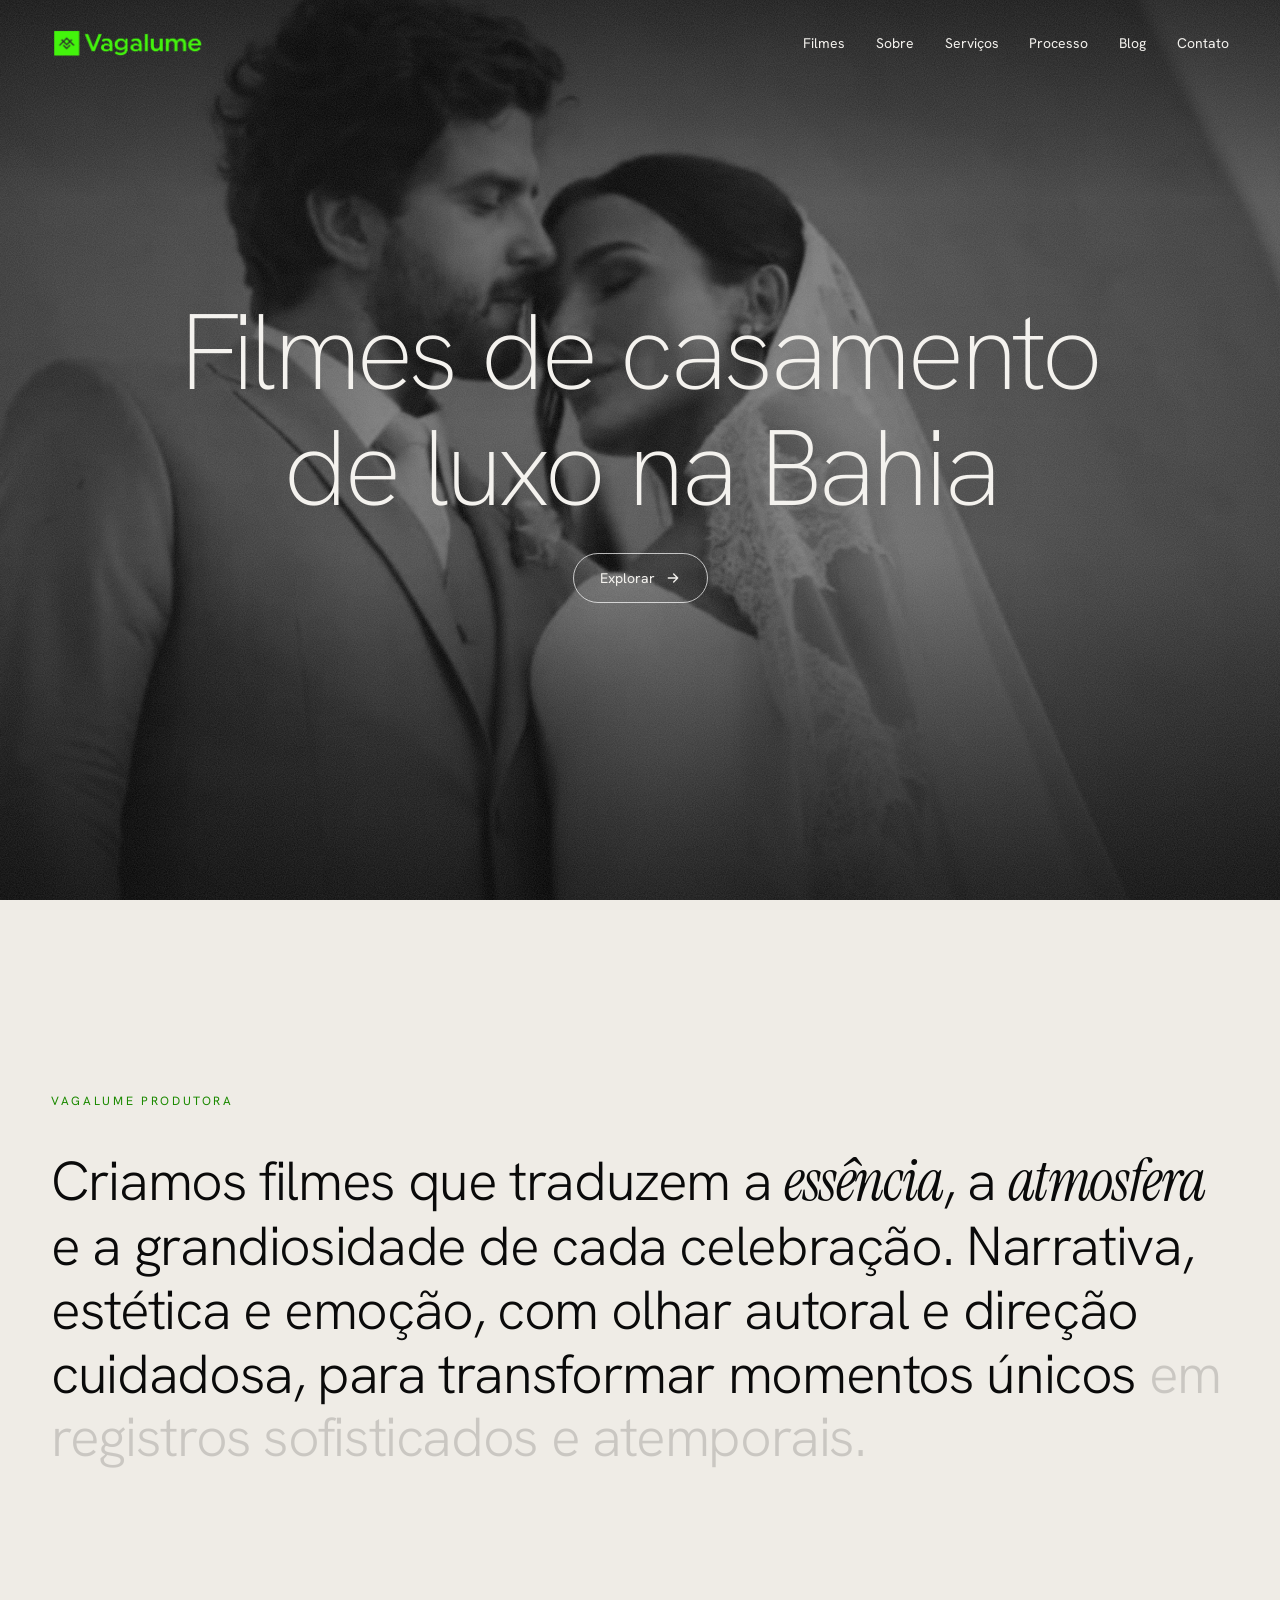
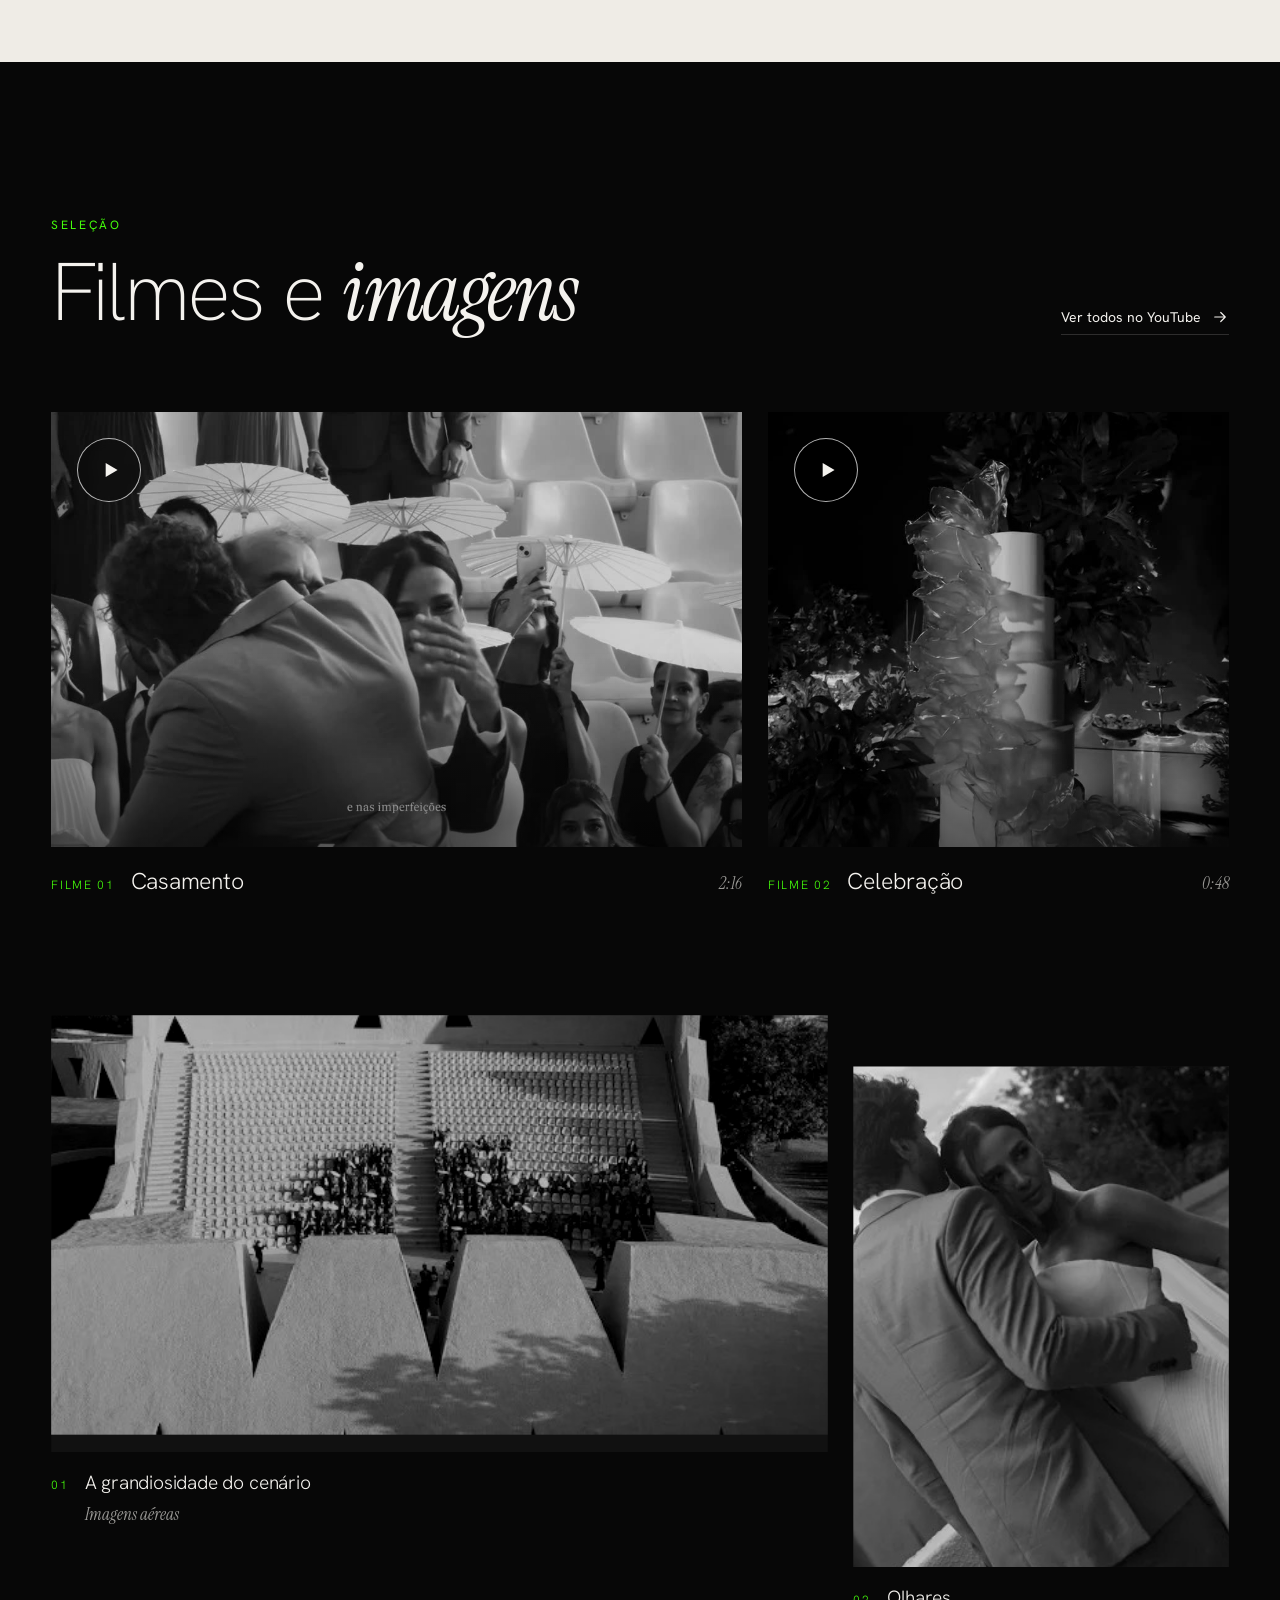
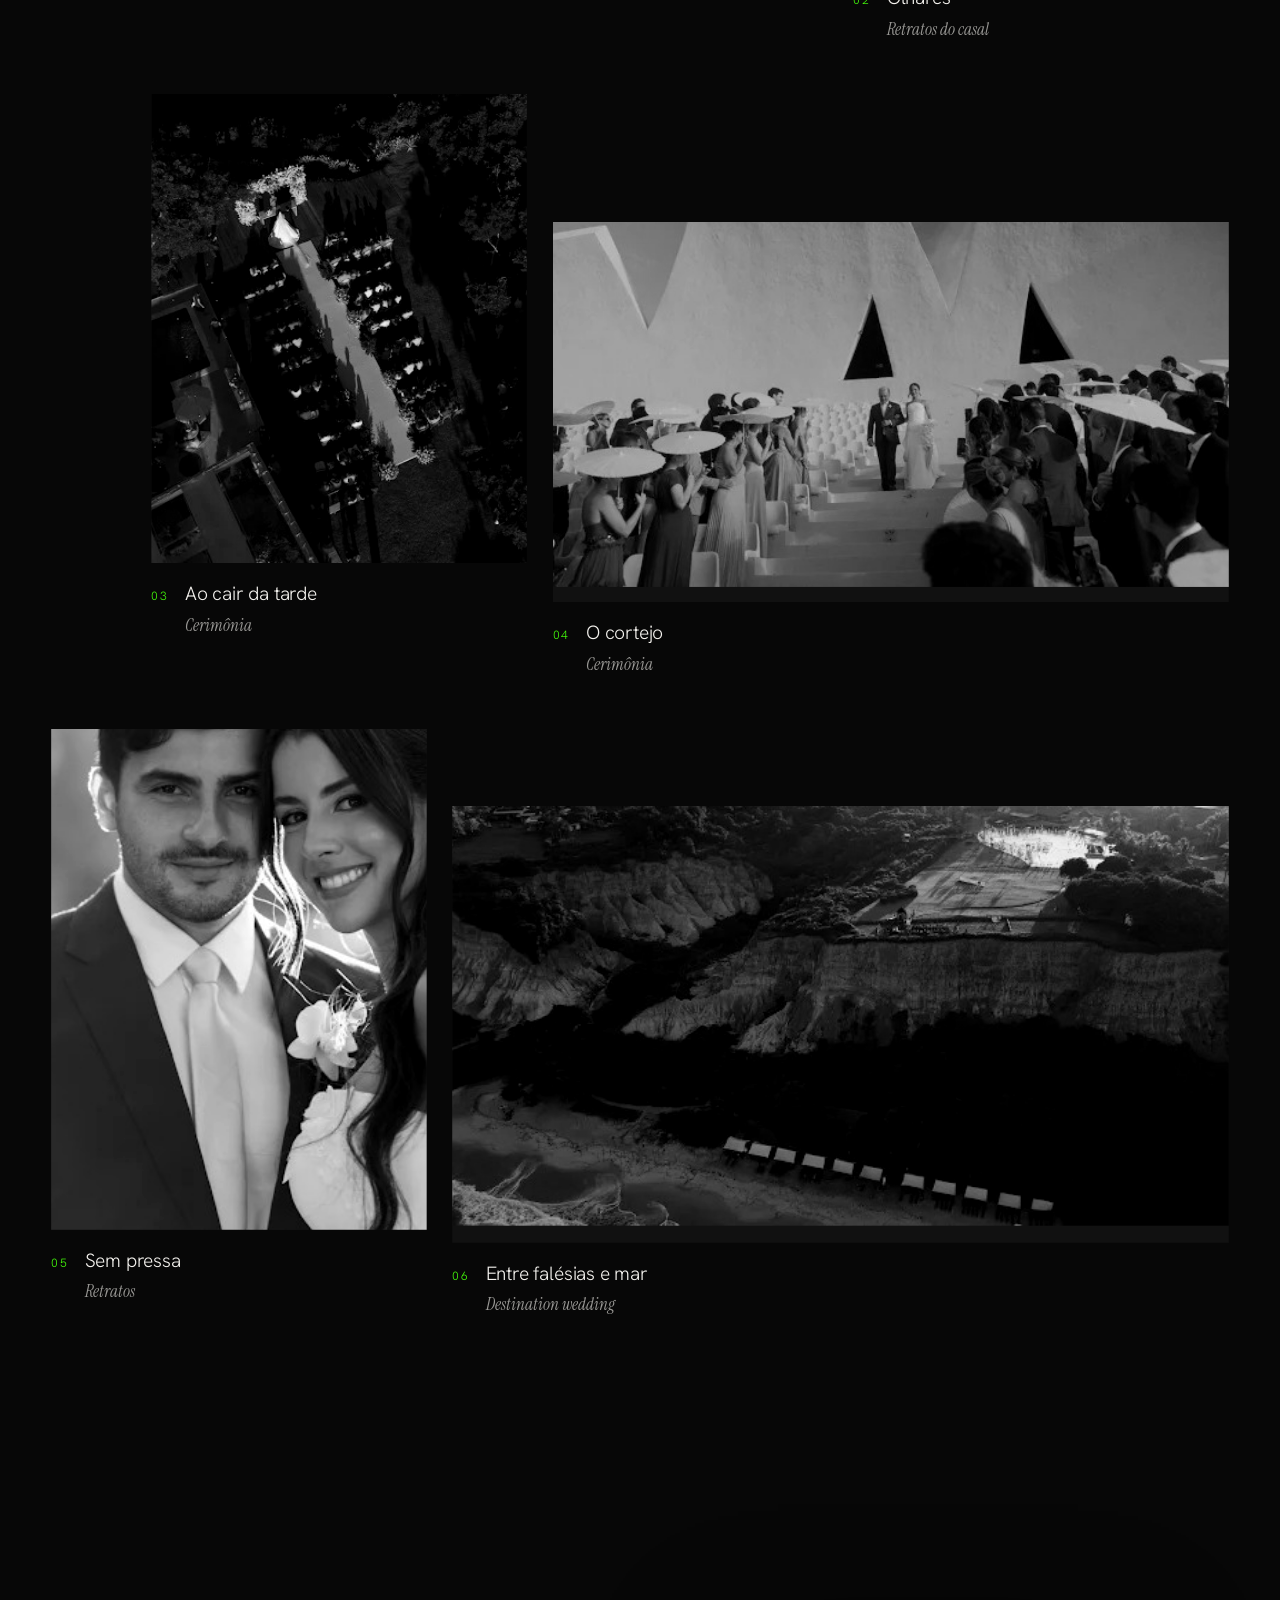
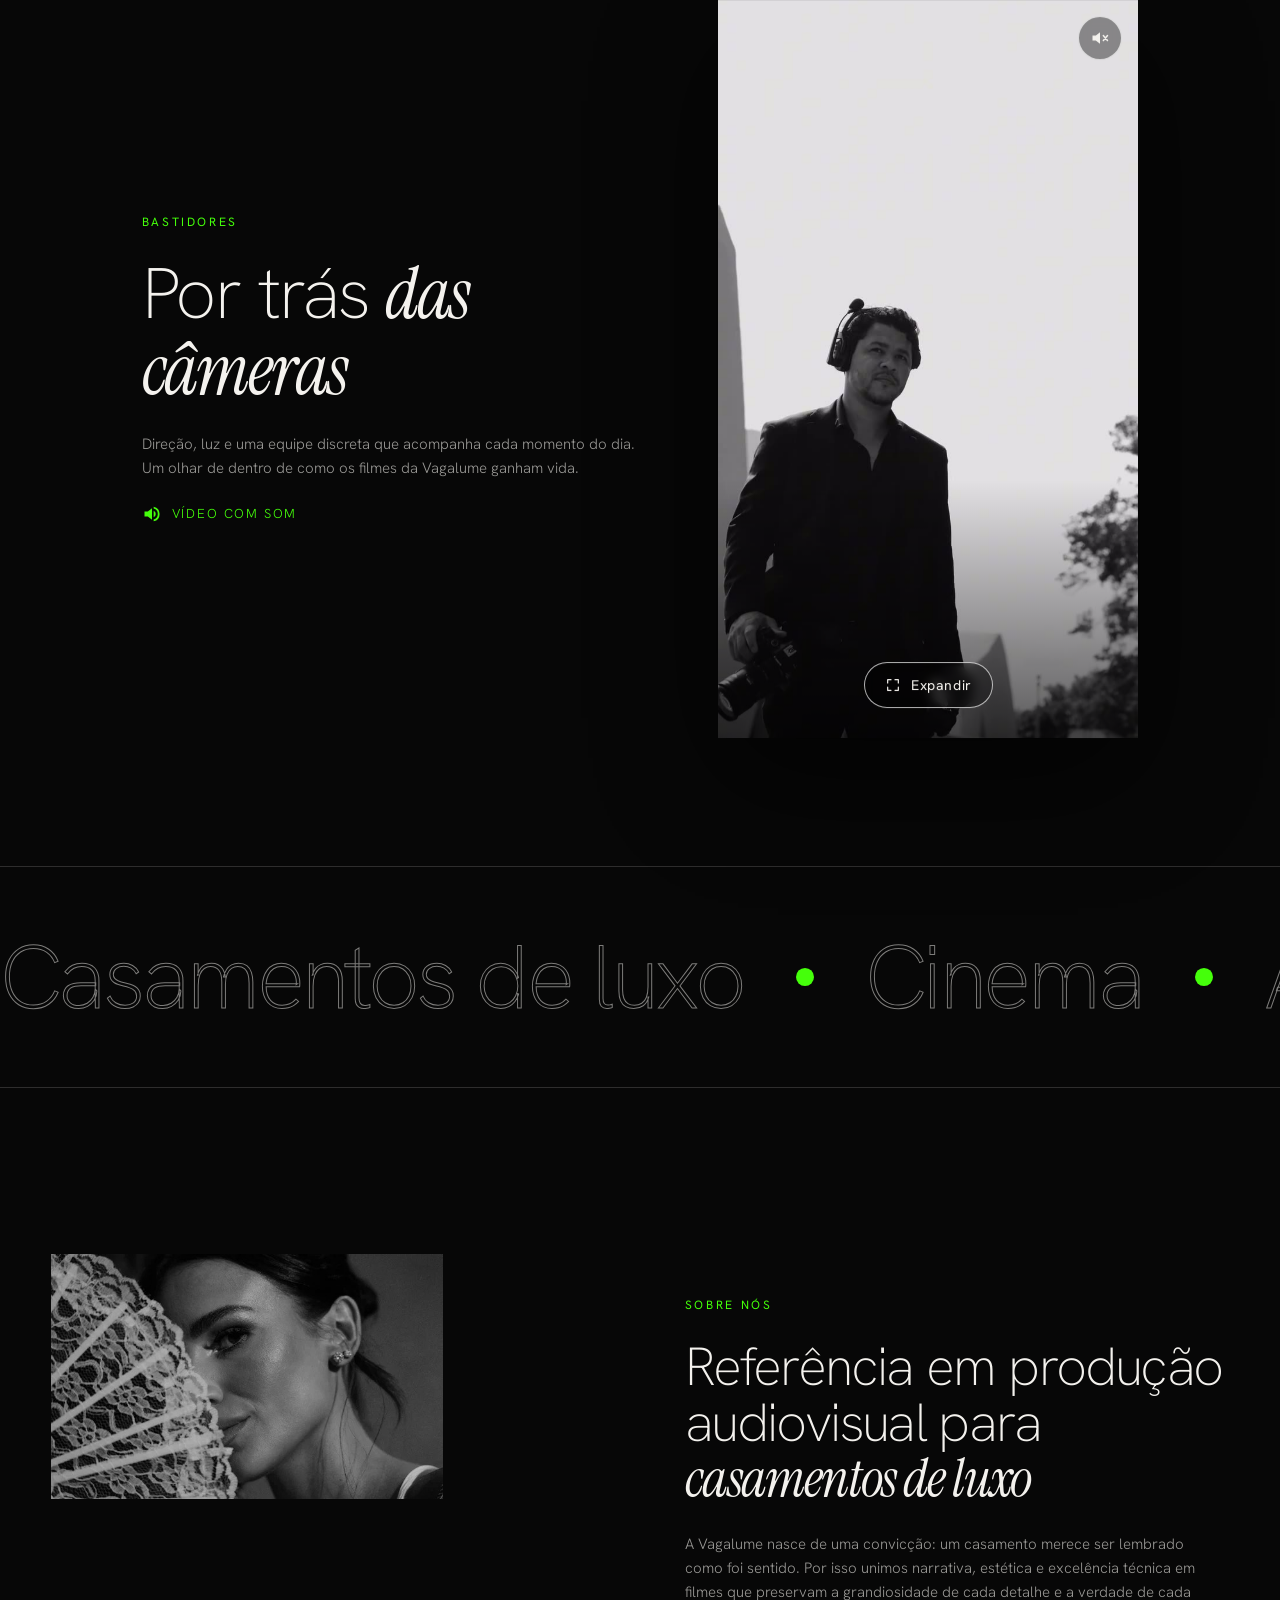
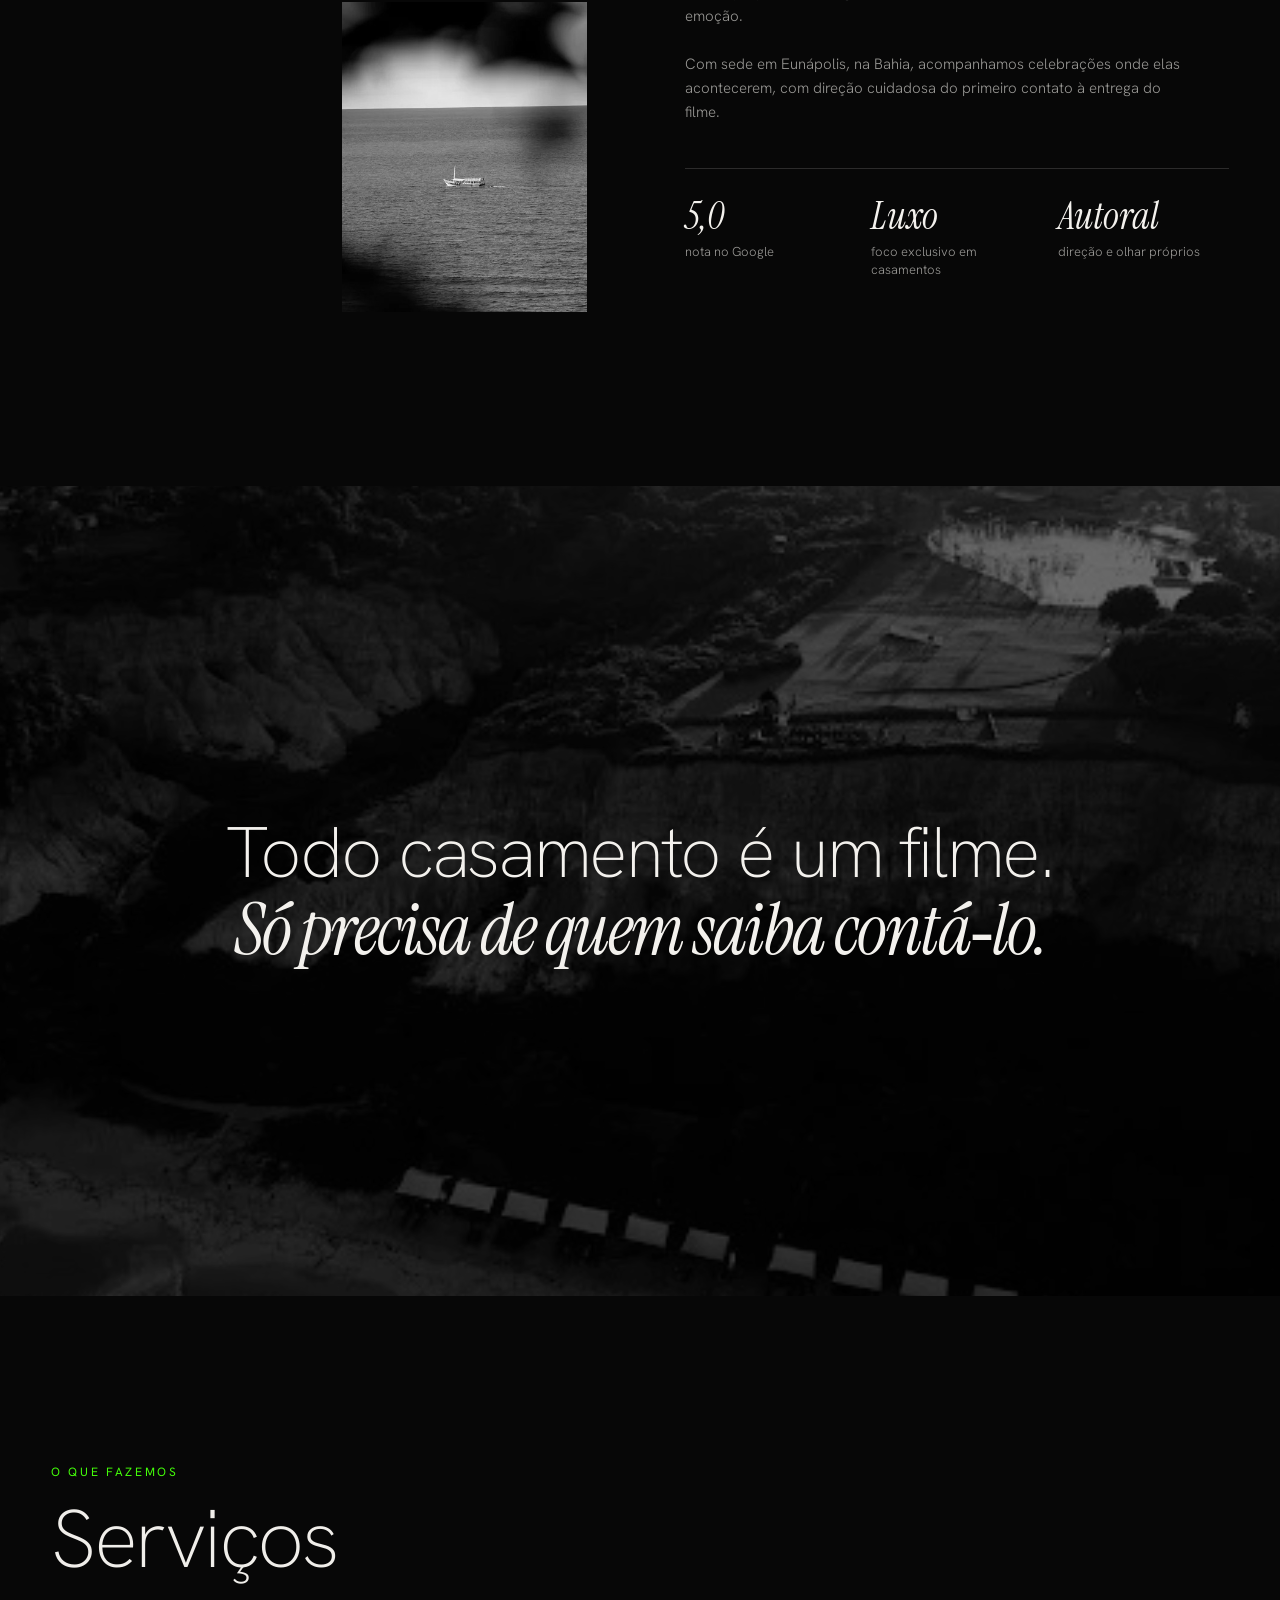
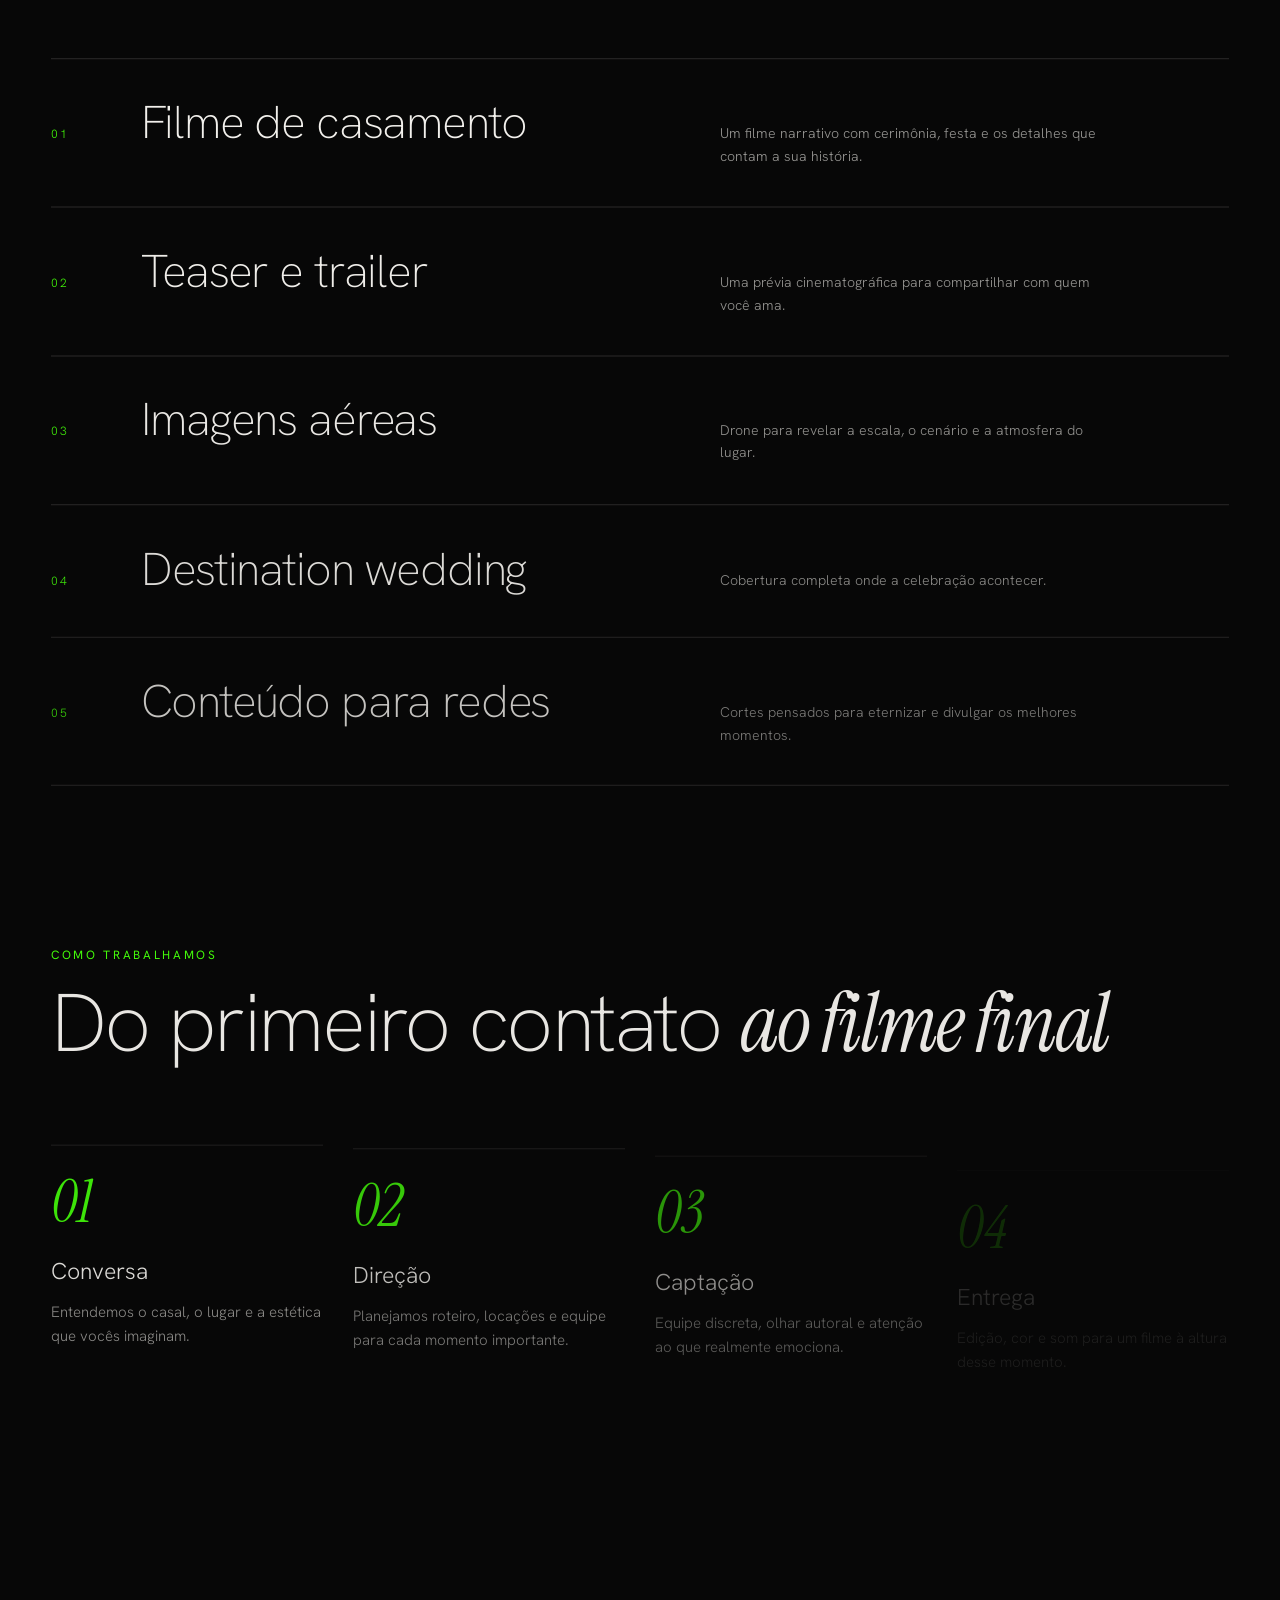
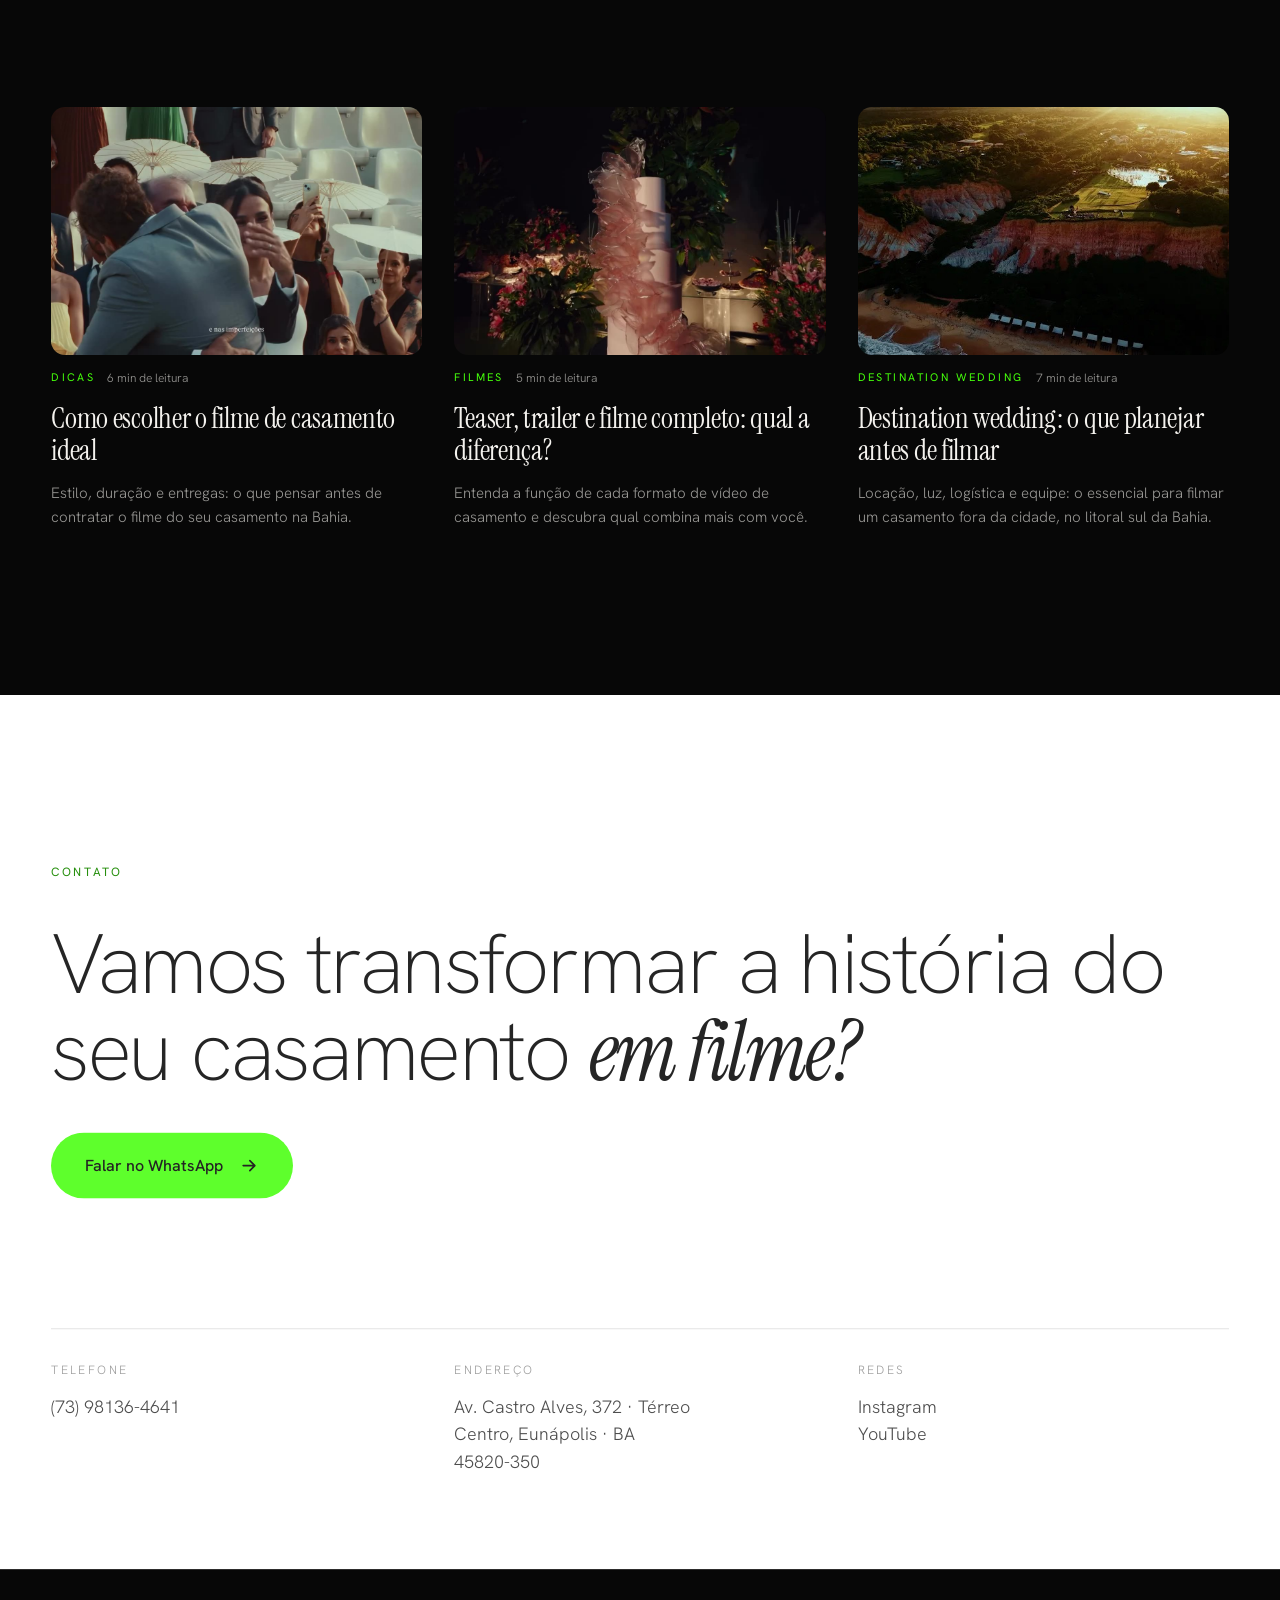
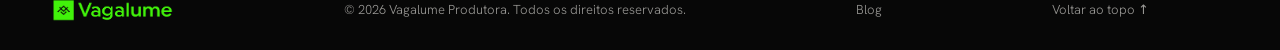
==== index.html @ ddcaa080 "Bastidores: autoplay com som, liga o som no primeiro toque se o navegador bloquear, botão de som Co-" ====
<!DOCTYPE html>
<html lang="pt-BR">
<head>
<meta charset="utf-8">
<meta name="viewport" content="width=device-width, initial-scale=1">
<title>Vagalume Produtora | Filmes de casamento de luxo na Bahia</title>
<meta name="description" content="Vagalume Produtora: produção audiovisual para casamentos de luxo. Filmes autorais que traduzem a essência, a atmosfera e a grandiosidade de cada celebração. Eunápolis, Bahia.">
<meta name="theme-color" content="#070707">
<meta property="og:title" content="Vagalume Produtora | Filmes de casamento de luxo">
<meta property="og:description" content="Filmes e conteúdos com olhar autoral, excelência técnica e direção cuidadosa.">
<meta property="og:type" content="website">
<meta property="og:image" content="assets/img/aerea-anfiteatro.jpg">
<link rel="icon" href="assets/img/logo.png">
<link rel="canonical" href="https://vagalumeprodutora.vercel.app/">
<script>document.documentElement.classList.add('js')</script>
<link rel="stylesheet" href="style.css">
<link rel="stylesheet" href="/blog/blog.css">
</head>
<body>


<div class="cursor" id="cursor" aria-hidden="true"><span>Ver</span></div>

<!-- Header -->
<header class="header" id="header">
  <a href="#topo" class="header__logo" aria-label="Vagalume Produtora, início">
    <img src="assets/img/logo.png" alt="Vagalume Produtora">
  </a>
  <nav class="header__nav" aria-label="Principal">
    <a href="#filmes">Filmes</a>
    <a href="#sobre">Sobre</a>
    <a href="#servicos">Serviços</a>
    <a href="#processo">Processo</a>
    <a href="#blog">Blog</a>
    <a href="#contato">Contato</a>
  </nav>
  <button class="burger" id="burger" aria-label="Abrir menu" aria-expanded="false"><span></span><span></span></button>
</header>

<div class="menu" id="menu">
  <nav aria-label="Menu móvel">
    <a href="#filmes">Filmes</a>
    <a href="#sobre">Sobre</a>
    <a href="#servicos">Serviços</a>
    <a href="#processo">Processo</a>
    <a href="#blog">Blog</a>
    <a href="#contato">Contato</a>
  </nav>
  <p>(73) 98136-4641<br>Eunápolis · Bahia</p>
</div>

<main id="topo">

<!-- HERO -->
<section class="hero" id="hero">
  <div class="hero__media" id="heroMedia">
    <video class="hero__video" autoplay muted loop playsinline preload="auto" poster="assets/img/poster-hero.jpg" aria-hidden="true">
      <source src="video/hero.mp4" type="video/mp4">
    </video>
  </div>
  <div class="hero__shade"></div>
  <div class="grain"></div>

  <div class="hero__content" id="heroContent">
    <h1 class="hero__title" aria-label="Filmes de casamento de luxo na Bahia">
      <span class="line"><span class="line__in">Filmes de casamento</span></span>
      <span class="line"><span class="line__in">de luxo na Bahia</span></span>
    </h1>
    <a href="#filmes" class="pill hero__cta" data-magnetic>Explorar <svg viewBox="0 0 24 24" aria-hidden="true"><path d="M5 12h14M13 6l6 6-6 6" fill="none" stroke="currentColor" stroke-width="2" stroke-linecap="round" stroke-linejoin="round"/></svg></a>
  </div>

  <div class="hero__foot" id="heroFoot">
    <div class="hero__tagline">
      <p>Não apenas para registrar o que aconteceu, mas para preservar a atmosfera, a emoção e a grandiosidade de cada celebração.</p>
      <small>Produção audiovisual para casamentos de luxo · Vagalume Produtora</small>
    </div>
    <a href="#manifesto" class="scrollcircle" aria-label="Role a página" data-magnetic>
      <svg viewBox="0 0 100 100" aria-hidden="true"><circle class="bg" cx="50" cy="50" r="48"/><circle class="ring" id="ring" cx="50" cy="50" r="48"/></svg>
      <span>Role a<br>página</span>
    </a>
  </div>

</section>

<!-- MANIFESTO -->
<section class="manifesto" id="manifesto">
  <p class="eyebrow" data-reveal>Vagalume Produtora</p>
  <p class="manifesto__text" id="manifestoText">
    Criamos filmes que traduzem a <em>essência</em>, a <em>atmosfera</em> e a grandiosidade de cada celebração. Narrativa, estética e emoção, com olhar autoral e direção cuidadosa, para transformar momentos únicos em registros sofisticados e atemporais.
  </p>
</section>

<!-- FILMES -->
<section class="works" id="filmes">
  <header class="section-head">
    <p class="eyebrow" data-reveal>Seleção</p>
    <h2 data-reveal>Filmes e <em>imagens</em></h2>
    <a class="link-arrow" href="http://www.youtube.com/@VagalumeProdutora" target="_blank" rel="noopener" data-reveal>Ver todos no YouTube <svg viewBox="0 0 24 24"><path d="M5 12h14M13 6l6 6-6 6" fill="none" stroke="currentColor" stroke-width="1.6" stroke-linecap="round" stroke-linejoin="round"/></svg></a>
  </header>

  <div class="films">
    <button class="film" type="button" data-film="video/filme-casamento.mp4" data-poster="assets/img/poster-casamento.jpg" data-title="Filme de casamento" data-cursor data-label="Assistir">
      <div class="film__media"><video muted loop playsinline preload="none" poster="assets/img/poster-casamento.jpg" data-preview><source data-src="video/preview-casamento.mp4" type="video/mp4"></video></div>
      <span class="film__play" aria-hidden="true"><svg viewBox="0 0 24 24"><path fill="currentColor" d="M8 5.5v13l11-6.5z"/></svg></span>
      <div class="film__meta"><span>Filme 01</span><h3>Casamento</h3><em>2:16</em></div>
    </button>
    <button class="film" type="button" data-film="video/filme-celebracao.mp4" data-poster="assets/img/poster-celebracao.jpg" data-title="Filme de celebração" data-cursor data-label="Assistir">
      <div class="film__media"><video muted loop playsinline preload="none" poster="assets/img/poster-celebracao.jpg" data-preview><source data-src="video/preview-celebracao.mp4" type="video/mp4"></video></div>
      <span class="film__play" aria-hidden="true"><svg viewBox="0 0 24 24"><path fill="currentColor" d="M8 5.5v13l11-6.5z"/></svg></span>
      <div class="film__meta"><span>Filme 02</span><h3>Celebração</h3><em>0:48</em></div>
    </button>
  </div>

  <div class="works__grid">
    <a class="card card--a" href="http://www.youtube.com/@VagalumeProdutora" target="_blank" rel="noopener" data-cursor>
      <div class="card__img"><img src="assets/img/aerea-anfiteatro.jpg" alt="Vista aérea de um anfiteatro branco durante uma cerimônia de casamento" loading="lazy"></div>
      <div class="card__meta"><span>01</span><h3>A grandiosidade do cenário</h3><em>Imagens aéreas</em></div>
    </a>
    <a class="card card--b" href="http://www.youtube.com/@VagalumeProdutora" target="_blank" rel="noopener" data-cursor>
      <div class="card__img"><img src="assets/img/casal-abraco.jpg" alt="Casal de noivos abraçado em preto e branco" loading="lazy"></div>
      <div class="card__meta"><span>02</span><h3>Olhares</h3><em>Retratos do casal</em></div>
    </a>
    <a class="card card--c" href="http://www.youtube.com/@VagalumeProdutora" target="_blank" rel="noopener" data-cursor>
      <div class="card__img"><img src="assets/img/aerial-cerimonia.jpg" alt="Cerimônia ao ar livre vista de cima ao entardecer" loading="lazy"></div>
      <div class="card__meta"><span>03</span><h3>Ao cair da tarde</h3><em>Cerimônia</em></div>
    </a>
    <a class="card card--d" href="http://www.youtube.com/@VagalumeProdutora" target="_blank" rel="noopener" data-cursor>
      <div class="card__img"><img src="assets/img/cortejo.jpg" alt="Noivos descendo as escadas do anfiteatro entre convidados com sombrinhas brancas" loading="lazy"></div>
      <div class="card__meta"><span>04</span><h3>O cortejo</h3><em>Cerimônia</em></div>
    </a>
    <a class="card card--e" href="http://www.youtube.com/@VagalumeProdutora" target="_blank" rel="noopener" data-cursor>
      <div class="card__img"><img src="assets/img/casal-retrato.jpg" alt="Retrato em preto e branco de noivo e noiva" loading="lazy"></div>
      <div class="card__meta"><span>05</span><h3>Sem pressa</h3><em>Retratos</em></div>
    </a>
    <a class="card card--f" href="http://www.youtube.com/@VagalumeProdutora" target="_blank" rel="noopener" data-cursor>
      <div class="card__img"><img src="assets/img/aerea-falesias.jpg" alt="Vista aérea de falésias e praia ao pôr do sol" loading="lazy"></div>
      <div class="card__meta"><span>06</span><h3>Entre falésias e mar</h3><em>Destination wedding</em></div>
    </a>
  </div>
</section>

<!-- BASTIDORES -->
<section class="bts" id="bastidores">
  <div class="bts__text">
    <p class="eyebrow" data-reveal>Bastidores</p>
    <h2 data-reveal>Por trás <em>das câmeras</em></h2>
    <p data-reveal>Direção, luz e uma equipe discreta que acompanha cada momento do dia. Um olhar de dentro de como os filmes da Vagalume ganham vida.</p>
    <p class="bts__hint" data-reveal><svg viewBox="0 0 24 24" aria-hidden="true"><path fill="currentColor" d="M3 9v6h4l5 4V5L7 9H3zm13.5 3a4.5 4.5 0 0 0-2.5-4v8a4.5 4.5 0 0 0 2.5-4zM14 3.2v2.1a7 7 0 0 1 0 13.4v2.1a9 9 0 0 0 0-17.6z"/></svg>Vídeo com som</p>
  </div>
  <div class="reel" id="reel" data-reveal>
    <video id="reelVideo" muted loop playsinline preload="metadata" poster="assets/img/poster-bastidores.jpg" aria-hidden="true"><source src="video/bastidores.mp4" type="video/mp4"></video>
    <button class="reel__play" id="reelPlay" type="button" aria-label="Expandir o vídeo de bastidores com som" data-film="video/bastidores.mp4" data-poster="assets/img/poster-bastidores.jpg" data-title="Bastidores da Vagalume Produtora" data-cursor data-label="Expandir">
      <b><svg viewBox="0 0 24 24" aria-hidden="true"><path fill="none" stroke="currentColor" stroke-width="1.8" stroke-linecap="round" stroke-linejoin="round" d="M4 9V4h5M20 9V4h-5M4 15v5h5M20 15v5h-5"/></svg>Expandir</b>
    </button>
    <button class="reel__sound" id="reelSound" type="button" aria-pressed="false" aria-label="Ativar som">
      <svg class="i-off" viewBox="0 0 24 24" aria-hidden="true"><path fill="currentColor" d="M3 9v6h4l5 4V5L7 9H3z"/><path fill="none" stroke="currentColor" stroke-width="1.8" stroke-linecap="round" d="M16 9l5 6M21 9l-5 6"/></svg>
      <svg class="i-on" viewBox="0 0 24 24" aria-hidden="true"><path fill="currentColor" d="M3 9v6h4l5 4V5L7 9H3zm13.5 3a4.5 4.5 0 0 0-2.5-4v8a4.5 4.5 0 0 0 2.5-4zM14 3.2v2.1a7 7 0 0 1 0 13.4v2.1a9 9 0 0 0 0-17.6z"/></svg>
    </button>
  </div>
</section>

<!-- MARQUEE -->
<div class="marquee" aria-hidden="true">
  <div class="marquee__track">
    <span>Casamentos de luxo</span><i></i><span>Cinema</span><i></i><span>Autoral</span><i></i><span>Atemporal</span><i></i>
    <span>Casamentos de luxo</span><i></i><span>Cinema</span><i></i><span>Autoral</span><i></i><span>Atemporal</span><i></i>
  </div>
</div>

<!-- SOBRE -->
<section class="about" id="sobre">
  <div class="about__media">
    <div class="about__img about__img--1" data-parallax="-8"><img src="assets/img/noiva-leque.jpg" alt="Noiva com leque de renda em close" loading="lazy"></div>
    <div class="about__img about__img--2" data-parallax="10"><img src="assets/img/barco.jpg" alt="Barco no mar azul visto de longe" loading="lazy"></div>
  </div>
  <div class="about__text">
    <p class="eyebrow" data-reveal>Sobre nós</p>
    <h2 data-reveal>Referência em produção audiovisual para <em>casamentos de luxo</em></h2>
    <p data-reveal>A Vagalume nasce de uma convicção: um casamento merece ser lembrado como foi sentido. Por isso unimos narrativa, estética e excelência técnica em filmes que preservam a grandiosidade de cada detalhe e a verdade de cada emoção.</p>
    <p data-reveal>Com sede em Eunápolis, na Bahia, acompanhamos celebrações onde elas acontecerem, com direção cuidadosa do primeiro contato à entrega do filme.</p>
    <ul class="facts" data-reveal>
      <li><strong>5,0</strong><span>nota no Google</span></li>
      <li><strong>Luxo</strong><span>foco exclusivo em casamentos</span></li>
      <li><strong>Autoral</strong><span>direção e olhar próprios</span></li>
    </ul>
  </div>
</section>

<!-- BAND PARALLAX -->
<section class="band" id="band">
  <div class="band__img" data-band></div>
  <div class="band__shade"></div>
  <p class="band__text" data-reveal>Todo casamento é um filme.<br><em>Só precisa de quem saiba contá&#8209;lo.</em></p>
</section>

<!-- SERVIÇOS -->
<section class="services" id="servicos">
  <header class="section-head">
    <p class="eyebrow" data-reveal>O que fazemos</p>
    <h2 data-reveal>Serviços</h2>
  </header>
  <ul class="services__list">
    <li data-reveal><span>01</span><h3>Filme de casamento</h3><p>Um filme narrativo com cerimônia, festa e os detalhes que contam a sua história.</p></li>
    <li data-reveal><span>02</span><h3>Teaser e trailer</h3><p>Uma prévia cinematográfica para compartilhar com quem você ama.</p></li>
    <li data-reveal><span>03</span><h3>Imagens aéreas</h3><p>Drone para revelar a escala, o cenário e a atmosfera do lugar.</p></li>
    <li data-reveal><span>04</span><h3>Destination wedding</h3><p>Cobertura completa onde a celebração acontecer.</p></li>
    <li data-reveal><span>05</span><h3>Conteúdo para redes</h3><p>Cortes pensados para eternizar e divulgar os melhores momentos.</p></li>
  </ul>
</section>

<!-- PROCESSO -->
<section class="process" id="processo">
  <header class="section-head">
    <p class="eyebrow" data-reveal>Como trabalhamos</p>
    <h2 data-reveal>Do primeiro contato <em>ao filme final</em></h2>
  </header>
  <ol class="steps">
    <li data-reveal><b>01</b><h3>Conversa</h3><p>Entendemos o casal, o lugar e a estética que vocês imaginam.</p></li>
    <li data-reveal><b>02</b><h3>Direção</h3><p>Planejamos roteiro, locações e equipe para cada momento importante.</p></li>
    <li data-reveal><b>03</b><h3>Captação</h3><p>Equipe discreta, olhar autoral e atenção ao que realmente emociona.</p></li>
    <li data-reveal><b>04</b><h3>Entrega</h3><p>Edição, cor e som para um filme à altura desse momento.</p></li>
  </ol>
</section>

<!-- BLOG -->
<section class="bloghome" id="blog">
  <header class="section-head">
    <p class="eyebrow" data-reveal>Blog</p>
    <h2 data-reveal>Histórias, bastidores <em>e dicas</em></h2>
    <a class="link-arrow" href="/blog/" data-reveal>Ver todos os artigos <svg viewBox="0 0 24 24"><path d="M5 12h14M13 6l6 6-6 6" fill="none" stroke="currentColor" stroke-width="1.6" stroke-linecap="round" stroke-linejoin="round"/></svg></a>
  </header>
  <div class="bgrid">
<a class="bcard" href="/blog/como-escolher-o-filme-de-casamento-ideal/" data-cat="Dicas">
  <div class="bcard__img"><img src="/assets/img/poster-casamento.jpg" alt="Como escolher o filme de casamento ideal" loading="lazy" width="1200" height="800"></div>
  <div class="bcard__meta"><span class="eyebrow">Dicas</span><span>6 min de leitura</span></div>
  <h3>Como escolher o filme de casamento ideal</h3>
  <p>Estilo, duração e entregas: o que pensar antes de contratar o filme do seu casamento na Bahia.</p>
</a>
<a class="bcard" href="/blog/teaser-trailer-e-filme-completo/" data-cat="Filmes">
  <div class="bcard__img"><img src="/assets/img/poster-celebracao.jpg" alt="Teaser, trailer e filme completo: qual a diferença?" loading="lazy" width="1200" height="800"></div>
  <div class="bcard__meta"><span class="eyebrow">Filmes</span><span>5 min de leitura</span></div>
  <h3>Teaser, trailer e filme completo: qual a diferença?</h3>
  <p>Entenda a função de cada formato de vídeo de casamento e descubra qual combina mais com você.</p>
</a>
<a class="bcard" href="/blog/destination-wedding-o-que-planejar-antes-de-filmar/" data-cat="Destination wedding">
  <div class="bcard__img"><img src="/assets/img/aerea-falesias.jpg" alt="Destination wedding: o que planejar antes de filmar" loading="lazy" width="1200" height="800"></div>
  <div class="bcard__meta"><span class="eyebrow">Destination wedding</span><span>7 min de leitura</span></div>
  <h3>Destination wedding: o que planejar antes de filmar</h3>
  <p>Locação, luz, logística e equipe: o essencial para filmar um casamento fora da cidade, no litoral sul da Bahia.</p>
</a>
  </div>
</section>

<!-- CONTATO -->
<section class="contact" id="contato">
  <p class="eyebrow" data-reveal>Contato</p>
  <h2 class="contact__title" data-reveal>Vamos transformar a história do seu casamento <em>em filme?</em></h2>
  <a class="btn" data-magnetic data-reveal href="https://wa.me/5573981364641?text=Ol%C3%A1!%20Vim%20pelo%20site%20da%20Vagalume%20Produtora%20e%20gostaria%20de%20saber%20mais%20sobre%20o%20filme%20de%20casamento." target="_blank" rel="noopener">
    <span>Falar no WhatsApp</span>
    <svg viewBox="0 0 24 24" aria-hidden="true"><path d="M5 12h14M13 6l6 6-6 6" fill="none" stroke="currentColor" stroke-width="2" stroke-linecap="round" stroke-linejoin="round"/></svg>
  </a>
  <div class="contact__grid" data-reveal>
    <div><small>Telefone</small><a href="tel:+5573981364641">(73) 98136-4641</a></div>
    <div><small>Endereço</small><address>Av. Castro Alves, 372 · Térreo<br>Centro, Eunápolis · BA<br>45820-350</address></div>
    <div><small>Redes</small><a href="https://www.instagram.com/vagalumeprodutora/" target="_blank" rel="noopener">Instagram</a><a href="http://www.youtube.com/@VagalumeProdutora" target="_blank" rel="noopener">YouTube</a></div>
  </div>
</section>

</main>

<div class="lightbox" id="lightbox" role="dialog" aria-modal="true" aria-label="Reprodutor de vídeo" hidden>
  <button class="lightbox__close" id="lbClose" type="button">Fechar <span aria-hidden="true">✕</span></button>
  <video id="lbVideo" controls playsinline controlslist="nodownload"></video>
</div>

<footer class="footer">
  <img src="assets/img/logo.png" alt="Vagalume Produtora">
  <p>© <span id="year">2026</span> Vagalume Produtora. Todos os direitos reservados.</p>
  <a href="/blog/">Blog</a>
  <a href="#topo">Voltar ao topo ↑</a>
</footer>

<a class="wa" href="https://wa.me/5573981364641?text=Ol%C3%A1!%20Vim%20pelo%20site%20da%20Vagalume%20Produtora." target="_blank" rel="noopener" aria-label="Falar no WhatsApp">
  <svg viewBox="0 0 32 32" aria-hidden="true"><path fill="currentColor" d="M16.04 3C9.4 3 4 8.4 4 15.04c0 2.12.55 4.18 1.6 6L4 28l7.1-1.86a12 12 0 0 0 4.94 1.05h.01c6.64 0 12.04-5.4 12.04-12.04C28.1 8.5 22.7 3 16.04 3zm0 21.9h-.01a9.9 9.9 0 0 1-5.04-1.38l-.36-.21-4.21 1.1 1.12-4.1-.24-.38a9.9 9.9 0 0 1-1.52-5.27c0-5.47 4.45-9.92 9.93-9.92 2.65 0 5.14 1.03 7.02 2.91a9.86 9.86 0 0 1 2.9 7.02c0 5.47-4.45 9.93-9.9 9.93zm5.44-7.43c-.3-.15-1.76-.87-2.03-.97-.27-.1-.47-.15-.67.15-.2.3-.77.97-.94 1.17-.17.2-.35.22-.65.07-.3-.15-1.26-.46-2.4-1.48-.89-.79-1.49-1.77-1.66-2.07-.17-.3-.02-.46.13-.61.14-.13.3-.35.45-.52.15-.17.2-.3.3-.5.1-.2.05-.37-.02-.52-.08-.15-.67-1.62-.92-2.22-.24-.58-.49-.5-.67-.51h-.57c-.2 0-.52.07-.8.37-.27.3-1.04 1.02-1.04 2.48 0 1.46 1.07 2.88 1.22 3.08.15.2 2.1 3.2 5.08 4.49.71.31 1.26.49 1.7.63.71.23 1.36.2 1.88.12.57-.08 1.76-.72 2.01-1.41.25-.7.25-1.29.17-1.41-.07-.12-.27-.2-.57-.35z"/></svg>
</a>

<script src="assets/vendor/gsap.min.js"></script>
<script src="assets/vendor/ScrollTrigger.min.js"></script>
<script src="assets/vendor/lenis.min.js"></script>
<script src="script.js"></script>
</body>
</html>
---- style.css ----
/* ============ Vagalume Produtora ============ */
@font-face{font-family:"Hanken";src:url(assets/fonts/hanken-grotesk-latin-200-normal.woff2) format("woff2");font-weight:200;font-display:swap}
@font-face{font-family:"Hanken";src:url(assets/fonts/hanken-grotesk-latin-300-normal.woff2) format("woff2");font-weight:300;font-display:swap}
@font-face{font-family:"Hanken";src:url(assets/fonts/hanken-grotesk-latin-400-normal.woff2) format("woff2");font-weight:400;font-display:swap}
@font-face{font-family:"Hanken";src:url(assets/fonts/hanken-grotesk-latin-500-normal.woff2) format("woff2");font-weight:500;font-display:swap}
@font-face{font-family:"Instrument";src:url(assets/fonts/instrument-serif-latin-400-normal.woff2) format("woff2");font-weight:400;font-style:normal;font-display:swap}
@font-face{font-family:"Instrument";src:url(assets/fonts/instrument-serif-latin-400-italic.woff2) format("woff2");font-weight:400;font-style:italic;font-display:swap}

:root{
  --bg:#070707;
  --bg-2:#0e0e0e;
  --paper:#efece6;
  --fg:#f4f2ee;
  --ink:#0a0a0a;
  --mute:rgba(244,242,238,.62);
  --line:rgba(244,242,238,.16);
  --accent:#45ff0b;
  --sans:"Hanken",system-ui,-apple-system,"Segoe UI",sans-serif;
  --serif:"Instrument",Georgia,serif;
  --gut:clamp(20px,4vw,64px);
  --ease:cubic-bezier(.16,1,.3,1);
}
*,*::before,*::after{box-sizing:border-box;margin:0;padding:0}
html{scroll-behavior:auto;-webkit-text-size-adjust:100%}
html.lenis,html.lenis body{height:auto}
.lenis.lenis-smooth{scroll-behavior:auto!important}
.lenis.lenis-stopped{overflow:hidden}
body{background:var(--bg);color:var(--fg);font-family:var(--sans);font-weight:300;line-height:1.6;overflow-x:hidden;-webkit-font-smoothing:antialiased}
img{display:block;max-width:100%}
a{color:inherit;text-decoration:none}
ul,ol{list-style:none}
em{font-family:var(--serif);font-style:italic;font-weight:400}
::selection{background:var(--accent);color:#000}
:focus-visible{outline:2px solid var(--accent);outline-offset:4px}

/* ---------- Preloader ---------- */
.preloader{position:fixed;inset:0;z-index:1000;background:#000;display:grid;place-items:center}
.preloader__inner{display:flex;flex-direction:column;align-items:center;gap:28px;width:min(280px,70vw)}
.preloader__logo{width:100%;opacity:0;transform:translateY(10px)}
.preloader__bar{width:100%;height:1px;background:rgba(255,255,255,.14);overflow:hidden}
.preloader__bar span{display:block;height:100%;background:var(--accent);transform:scaleX(0);transform-origin:left}
.preloader__count{font-size:12px;letter-spacing:.2em;color:var(--mute);font-variant-numeric:tabular-nums}

/* ---------- Cursor ---------- */
.cursor{position:fixed;left:0;top:0;z-index:900;width:14px;height:14px;margin:-7px 0 0 -7px;border-radius:50%;background:var(--accent);pointer-events:none;display:grid;place-items:center;mix-blend-mode:normal;opacity:0;transition:width .35s var(--ease),height .35s var(--ease),margin .35s var(--ease),opacity .3s}
.cursor span{font-size:12px;font-weight:500;color:#000;opacity:0;transition:opacity .2s}
.cursor.is-view{width:86px;height:86px;margin:-43px 0 0 -43px}
.cursor.is-view span{opacity:1}
@media (hover:none),(pointer:coarse){.cursor{display:none}}

/* ---------- Header ---------- */
.header{position:fixed;top:0;left:0;right:0;z-index:100;display:flex;justify-content:space-between;align-items:center;padding:28px var(--gut);transition:background .5s,padding .5s var(--ease),transform .6s var(--ease)}
.header.is-scrolled{background:rgba(7,7,7,.72);backdrop-filter:blur(14px);-webkit-backdrop-filter:blur(14px);padding-top:16px;padding-bottom:16px}
.header.is-hidden{transform:translateY(-100%)}
.header__logo img{height:30px;width:auto}
.header__nav{display:flex;gap:clamp(18px,2.4vw,36px)}
.header__nav a{font-size:14px;font-weight:400;position:relative;padding:4px 0}
.header__nav a::after{content:"";position:absolute;left:0;right:0;bottom:0;height:1px;background:var(--accent);transform:scaleX(0);transform-origin:right;transition:transform .5s var(--ease)}
.header__nav a:hover::after{transform:scaleX(1);transform-origin:left}
.burger{display:none;width:44px;height:44px;background:none;border:0;cursor:pointer;position:relative;z-index:120}
.burger span{position:absolute;left:10px;right:10px;height:1.5px;background:var(--fg);transition:transform .5s var(--ease),top .5s var(--ease)}
.burger span:nth-child(1){top:18px}.burger span:nth-child(2){top:26px}
.burger[aria-expanded="true"] span:nth-child(1){top:22px;transform:rotate(45deg)}
.burger[aria-expanded="true"] span:nth-child(2){top:22px;transform:rotate(-45deg)}
.menu{position:fixed;inset:0;z-index:110;background:#050505;display:flex;flex-direction:column;justify-content:center;padding:var(--gut);clip-path:inset(0 0 100% 0);transition:clip-path .8s var(--ease);visibility:hidden}
.menu.is-open{clip-path:inset(0);visibility:visible}
.menu nav{display:flex;flex-direction:column;gap:6px}
.menu nav a{font-size:clamp(2.4rem,11vw,4rem);font-weight:200;line-height:1.15}
.menu p{margin-top:40px;color:var(--mute);font-size:14px}

/* ---------- Hero ---------- */
.hero{position:relative;height:100vh;height:100svh;min-height:620px;overflow:hidden;background:#000;isolation:isolate}
.hero__media{position:absolute;inset:-8% 0 -8% 0;z-index:-3}
.hero__slide{position:absolute;inset:0;background-size:cover;background-position:center;opacity:0;filter:grayscale(1) contrast(1.08) brightness(.82);will-change:transform,opacity}
.hero__slide.is-active{opacity:1}
.hero__shade{position:absolute;inset:0;z-index:-2;background:
  radial-gradient(ellipse at 50% 45%,rgba(0,0,0,.05),rgba(0,0,0,.55) 100%),
  linear-gradient(180deg,rgba(0,0,0,.55) 0,rgba(0,0,0,0) 22%,rgba(0,0,0,0) 62%,rgba(0,0,0,.7) 100%)}
.grain{position:absolute;inset:-50%;z-index:-1;pointer-events:none;opacity:.14;background-image:url("data:image/svg+xml;utf8,<svg xmlns='http://www.w3.org/2000/svg' width='220' height='220'><filter id='n'><feTurbulence type='fractalNoise' baseFrequency='.9' numOctaves='2' stitchTiles='stitch'/><feColorMatrix values='0 0 0 0 1  0 0 0 0 1  0 0 0 0 1  0 0 0 .9 0'/></filter><rect width='100%' height='100%' filter='url(%23n)'/></svg>");animation:grain 1s steps(6) infinite}
@keyframes grain{0%{transform:translate(0,0)}20%{transform:translate(-3%,2%)}40%{transform:translate(2%,-3%)}60%{transform:translate(-2%,-2%)}80%{transform:translate(3%,3%)}100%{transform:translate(0,0)}}

.hero__content{position:absolute;inset:0;display:flex;flex-direction:column;align-items:center;justify-content:center;text-align:center;padding:0 var(--gut);gap:clamp(22px,3.4vh,40px)}
.hero__title{font-weight:200;font-size:clamp(2.9rem,8.4vw,9.4rem);line-height:1.02;letter-spacing:-.035em;text-shadow:0 2px 40px rgba(0,0,0,.25)}
.line{display:block;overflow:hidden;padding:.06em 0 .12em;margin:-.06em 0 -.12em}
.line__in{display:inline-block;will-change:transform}

.pill{display:inline-flex;align-items:center;gap:10px;padding:13px 26px;border:1px solid rgba(255,255,255,.7);border-radius:999px;font-size:14px;font-weight:400;position:relative;overflow:hidden;transition:color .5s var(--ease),border-color .5s;isolation:isolate}
.pill::before{content:"";position:absolute;inset:0;background:var(--fg);transform:translateY(101%);transition:transform .6s var(--ease);z-index:-1;border-radius:inherit}
.pill:hover{color:#000;border-color:var(--fg)}
.pill:hover::before{transform:none}
.pill svg{width:16px;height:16px;transition:transform .5s var(--ease)}
.pill:hover svg{transform:translateX(4px)}
.js .hero__cta,.js .hero__foot,.js .hero__dots{opacity:0}

.hero__foot{position:absolute;left:var(--gut);right:var(--gut);bottom:clamp(24px,4.5vh,44px);display:flex;justify-content:space-between;align-items:flex-end;gap:24px}
.hero__tagline{max-width:430px}
.hero__tagline p{font-size:clamp(13px,1.05vw,15px);font-weight:400;line-height:1.55}
.hero__tagline small{display:block;margin-top:16px;font-size:13px;color:var(--mute)}
.scrollcircle{position:relative;flex:none;width:clamp(96px,8vw,124px);aspect-ratio:1;display:grid;place-items:center;text-align:center;font-size:13px;font-weight:400;line-height:1.3;border-radius:50%;transition:background .5s,color .5s}
.scrollcircle svg{position:absolute;inset:0;width:100%;height:100%;transform:rotate(-90deg)}
.scrollcircle circle{fill:none;stroke-width:1}
.scrollcircle .bg{stroke:rgba(255,255,255,.55)}
.scrollcircle .ring{stroke:var(--accent);stroke-width:2;stroke-dasharray:302;stroke-dashoffset:302}
.scrollcircle span{position:relative;transition:transform .5s var(--ease)}
.scrollcircle:hover{background:var(--fg);color:#000}
.hero__dots{position:absolute;left:50%;bottom:clamp(24px,4.5vh,44px);transform:translateX(-50%);display:flex;gap:8px}
.hero__dots i{width:22px;height:2px;background:rgba(255,255,255,.3);position:relative;overflow:hidden}
.hero__dots i::after{content:"";position:absolute;inset:0;background:#fff;transform:scaleX(0);transform-origin:left}
.hero__dots i.on::after{animation:dot 6s linear forwards}
@keyframes dot{to{transform:scaleX(1)}}

/* ---------- Shared ---------- */
.eyebrow{font-size:12px;letter-spacing:.22em;text-transform:uppercase;font-weight:400;color:var(--accent)}
.section-head{display:flex;flex-wrap:wrap;align-items:flex-end;gap:14px 40px;margin-bottom:clamp(36px,6vw,80px)}
.section-head .eyebrow{flex-basis:100%}
.section-head h2,.about__text h2,.contact__title{font-weight:200;line-height:1.04;letter-spacing:-.03em}
.section-head h2{font-size:clamp(2.6rem,6.4vw,6.4rem)}
.section-head .link-arrow{margin-left:auto}
.link-arrow{display:inline-flex;align-items:center;gap:10px;font-size:14px;font-weight:400;border-bottom:1px solid var(--line);padding-bottom:6px;transition:border-color .4s,gap .4s var(--ease)}
.link-arrow svg{width:18px;height:18px}
.link-arrow:hover{border-color:var(--accent);gap:16px}
.js [data-reveal]{opacity:0;transform:translateY(34px)}

.btn{display:inline-flex;align-items:center;gap:16px;padding:20px 34px;background:var(--accent);color:#000;border-radius:999px;font-weight:500;font-size:16px;position:relative;transition:box-shadow .5s,gap .4s var(--ease)}
.btn svg{width:20px;height:20px}
.btn:hover{box-shadow:0 0 0 8px rgba(69,255,11,.18);gap:22px}

/* ---------- Manifesto ---------- */
.manifesto{background:var(--paper);color:var(--ink);padding:clamp(90px,15vw,220px) var(--gut)}
.manifesto .eyebrow{color:#1c8a00;margin-bottom:36px}
.manifesto__text{font-size:clamp(1.7rem,4.3vw,4.4rem);font-weight:300;line-height:1.16;letter-spacing:-.025em;max-width:22em}
.manifesto__text .w{display:inline-block;opacity:.16;will-change:opacity}
.manifesto__text em{font-size:1.06em}

/* ---------- Works ---------- */
.works{padding:clamp(80px,12vw,180px) var(--gut)}
.works__grid{display:grid;grid-template-columns:repeat(12,1fr);gap:clamp(28px,4vw,64px) clamp(14px,2vw,32px)}
.card{display:block;position:relative}
.card__img{overflow:hidden;position:relative;background:#111;clip-path:inset(0 0 0 0)}
.card__img img{width:100%;height:100%;object-fit:cover;filter:grayscale(1) contrast(1.05);transform:scale(1.04);transition:transform 1.4s var(--ease),filter .9s}
.card:hover .card__img img{transform:scale(1.1);filter:grayscale(0) contrast(1)}
.js .card__img{clip-path:inset(100% 0 0 0)}
.card__meta{display:grid;grid-template-columns:auto 1fr;gap:2px 16px;margin-top:16px;align-items:baseline}
.card__meta span{font-size:12px;color:var(--accent);letter-spacing:.14em;grid-row:span 2}
.card__meta h3{font-size:clamp(1.1rem,1.5vw,1.45rem);font-weight:300;letter-spacing:-.01em}
.card__meta em{font-size:1.05rem;color:var(--mute)}
.card--a{grid-column:1/9}.card--a .card__img{aspect-ratio:16/9}
.card--b{grid-column:9/13;margin-top:clamp(24px,4vw,64px)}.card--b .card__img{aspect-ratio:3/4}
.card--c{grid-column:2/6}.card--c .card__img{aspect-ratio:4/5}
.card--d{grid-column:6/13;margin-top:clamp(40px,10vw,160px)}.card--d .card__img{aspect-ratio:16/9}
.card--e{grid-column:1/5}.card--e .card__img{aspect-ratio:3/4}
.card--f{grid-column:5/13;margin-top:clamp(30px,6vw,100px)}.card--f .card__img{aspect-ratio:16/9}

/* ---------- Marquee ---------- */
.marquee{overflow:hidden;border-block:1px solid var(--line);padding:clamp(22px,3vw,40px) 0;white-space:nowrap}
.marquee__track{display:inline-flex;align-items:center;gap:clamp(28px,4vw,64px);animation:marq 38s linear infinite;padding-right:clamp(28px,4vw,64px)}
.marquee span{font-size:clamp(2.6rem,7vw,7rem);font-weight:200;letter-spacing:-.03em;color:transparent;-webkit-text-stroke:1px rgba(244,242,238,.5)}
.marquee i{width:clamp(12px,1.4vw,20px);aspect-ratio:1;background:var(--accent);border-radius:50%;flex:none}
@keyframes marq{to{transform:translateX(-50%)}}

/* ---------- About ---------- */
.about{display:grid;grid-template-columns:1fr 1fr;gap:clamp(40px,7vw,120px);padding:clamp(90px,13vw,200px) var(--gut);align-items:center}
.about__media{position:relative;min-height:clamp(480px,52vw,780px)}
.about__img{position:absolute;overflow:hidden;background:#111}
.about__img img{width:100%;height:100%;object-fit:cover;filter:grayscale(1)}
.about__img--1{left:0;top:0;width:72%;aspect-ratio:16/10;z-index:1}
.about__img--2{right:0;bottom:0;width:48%;aspect-ratio:4/5;z-index:2;border:8px solid var(--bg)}
.about__img--1 img{object-position:30% center}
.about__text{display:flex;flex-direction:column;gap:24px}
.about__text h2{font-size:clamp(2.1rem,4.2vw,4.2rem)}
.about__text p:not(.eyebrow){color:var(--mute);font-size:clamp(15px,1.15vw,17px);max-width:34em}
.facts{display:grid;grid-template-columns:repeat(3,1fr);gap:16px;margin-top:20px;padding-top:28px;border-top:1px solid var(--line)}
.facts strong{display:block;font-family:var(--serif);font-style:italic;font-weight:400;font-size:clamp(1.8rem,3vw,3rem);line-height:1;color:var(--fg)}
.facts span{display:block;margin-top:8px;font-size:13px;color:var(--mute);line-height:1.35}

/* ---------- Band ---------- */
.band{position:relative;height:min(90vh,820px);display:grid;place-items:center;overflow:hidden;text-align:center;padding:0 var(--gut)}
.band__img{position:absolute;inset:-18% 0;background:url(assets/img/aerea-falesias.jpg) center/cover;filter:grayscale(1) brightness(.6)}
.band__shade{position:absolute;inset:0;background:rgba(0,0,0,.25)}
.band__text{position:relative;font-size:clamp(2rem,5.6vw,6rem);font-weight:200;line-height:1.08;letter-spacing:-.03em}

/* ---------- Services ---------- */
.services{padding:clamp(90px,13vw,200px) var(--gut)}
.services__list li{display:grid;grid-template-columns:70px minmax(0,1.1fr) minmax(0,1fr);gap:20px;align-items:baseline;padding:clamp(24px,3vw,40px) 0;border-top:1px solid var(--line);transition:padding .6s var(--ease),background .5s}
.services__list li:last-child{border-bottom:1px solid var(--line)}
.services__list li span{font-size:12px;letter-spacing:.14em;color:var(--accent)}
.services__list h3{font-weight:200;font-size:clamp(1.7rem,3.6vw,3.6rem);letter-spacing:-.025em;line-height:1.1;transition:transform .6s var(--ease)}
.services__list p{color:var(--mute);font-size:clamp(14px,1.1vw,16px);max-width:28em}
.services__list li:hover h3{transform:translateX(18px)}

/* ---------- Process ---------- */
.process{padding:0 var(--gut) clamp(90px,13vw,200px)}
.steps{display:grid;grid-template-columns:repeat(4,1fr);gap:clamp(20px,2.4vw,40px)}
.steps li{position:relative;padding-top:28px;border-top:1px solid var(--line)}
.steps li::before{content:"";position:absolute;left:0;top:-1px;height:1px;width:0;background:var(--accent);transition:width 1.1s var(--ease)}
.steps li:hover::before{width:100%}
.steps b{font-family:var(--serif);font-style:italic;font-weight:400;font-size:clamp(2.6rem,4.5vw,4.6rem);color:var(--accent);line-height:1}
.steps h3{margin:22px 0 10px;font-weight:300;font-size:clamp(1.3rem,1.8vw,1.8rem)}
.steps p{color:var(--mute);font-size:15px}

/* ---------- Contact ---------- */
.contact{background:var(--bg-2);padding:clamp(90px,13vw,200px) var(--gut) clamp(60px,8vw,110px);display:flex;flex-direction:column;align-items:flex-start;gap:36px;border-top:1px solid var(--line)}
.contact__title{font-size:clamp(2.4rem,6.6vw,7rem);max-width:14em}
.contact__grid{display:grid;grid-template-columns:repeat(3,1fr);gap:32px;width:100%;margin-top:clamp(40px,7vw,100px);padding-top:32px;border-top:1px solid var(--line)}
.contact__grid small{display:block;font-size:12px;letter-spacing:.2em;text-transform:uppercase;color:var(--mute);margin-bottom:12px}
.contact__grid a,.contact__grid address{display:block;font-style:normal;font-size:clamp(1rem,1.4vw,1.3rem);font-weight:300;line-height:1.55}
.contact__grid a:hover{color:var(--accent)}

/* ---------- Footer ---------- */
.footer{padding-right:calc(var(--gut) + 80px)!important;display:flex;flex-wrap:wrap;justify-content:space-between;align-items:center;gap:16px;padding:28px var(--gut);border-top:1px solid var(--line);font-size:13px;color:var(--mute)}
.footer img{height:24px;width:auto}
.footer a:hover{color:var(--accent)}

/* ---------- WhatsApp ---------- */
.wa{position:fixed;right:clamp(16px,2vw,30px);bottom:clamp(16px,2vw,30px);z-index:90;width:58px;height:58px;border-radius:50%;background:#25d366;color:#fff;display:grid;place-items:center;box-shadow:0 10px 30px rgba(0,0,0,.4);transition:transform .5s var(--ease)}
.wa svg{width:30px;height:30px}
.wa::after{content:"";position:absolute;inset:0;border-radius:50%;border:2px solid #25d366;animation:ping 2.4s ease-out infinite}
.js .wa{opacity:0;pointer-events:none;transform:scale(.6)}
.js .wa.is-on{opacity:1;pointer-events:auto;transform:none}
.js .wa{transition:opacity .5s,transform .6s var(--ease)}
.wa:hover,.js .wa.is-on:hover{transform:scale(1.1)}
@keyframes ping{0%{transform:scale(1);opacity:.7}100%{transform:scale(1.7);opacity:0}}

/* ---------- Responsive ---------- */
@media (max-width:980px){
  .header__nav{display:none}
  .burger{display:block}
  .about{grid-template-columns:1fr}
  .steps{grid-template-columns:repeat(2,1fr);row-gap:48px}
  .services__list li{grid-template-columns:48px 1fr}
  .services__list p{grid-column:2}
  .contact__grid{grid-template-columns:1fr 1fr}
}
@media (max-width:700px){
  .hero__foot{flex-direction:row;align-items:flex-end}
  .hero__tagline p{font-size:12.5px}
  .hero__tagline small{font-size:11.5px;margin-top:10px}
  .hero__dots{display:none}
  .scrollcircle{width:84px;font-size:11px}
  .works__grid{display:flex;flex-direction:column;gap:44px}
  .card--b,.card--d,.card--f{margin-top:0}
  .card--b,.card--c,.card--e{width:78%}
  .card--b,.card--e{align-self:flex-end}
  .section-head .link-arrow{margin-left:0}
  .about__media{min-height:112vw}
  .steps{grid-template-columns:1fr}
  .contact__grid{grid-template-columns:1fr}
  .facts{grid-template-columns:1fr 1fr 1fr;gap:10px}
  .btn{padding:18px 26px}
}
@media (prefers-reduced-motion:reduce){
  .grain,.marquee__track,.wa::after{animation:none}
  .js .line__in,.js [data-reveal],.js .hero__cta,.js .hero__foot,.js .hero__dots{transform:none;opacity:1}
  .js .card__img{clip-path:none}
  .manifesto__text .w{opacity:1}
}

/* ---------- Hero vídeo ---------- */
.hero__video{position:absolute;inset:0;width:100%;height:100%;object-fit:cover;filter:grayscale(1) contrast(1.08) brightness(.8);will-change:transform}

/* ---------- Filmes em destaque ---------- */
.films{display:grid;grid-template-columns:1.5fr 1fr;gap:clamp(14px,2vw,32px);margin-bottom:clamp(60px,9vw,140px)}
.film{position:relative;display:block;width:100%;text-align:left;background:none;border:0;color:inherit;font:inherit;cursor:pointer}
.film__media{position:relative;height:clamp(280px,34vw,660px);overflow:hidden;background:#111}
.film__media video{position:absolute;inset:0;width:100%;height:100%;object-fit:cover;filter:grayscale(1) contrast(1.05);transform:scale(1.03);transition:transform 1.4s var(--ease),filter .9s}
.film:hover .film__media video{transform:scale(1.09);filter:grayscale(0)}
.film__media::after{content:"";position:absolute;inset:0;background:linear-gradient(180deg,rgba(0,0,0,0) 55%,rgba(0,0,0,.5))}
.film__play{position:absolute;left:clamp(16px,2vw,28px);top:clamp(16px,2vw,28px);width:64px;height:64px;border-radius:50%;border:1px solid rgba(255,255,255,.7);display:grid;place-items:center;backdrop-filter:blur(6px);-webkit-backdrop-filter:blur(6px);background:rgba(0,0,0,.25);transition:background .5s,color .5s,transform .6s var(--ease);z-index:2}
.film__play svg{width:26px;height:26px;margin-left:3px}
.film:hover .film__play{background:var(--accent);border-color:var(--accent);color:#000;transform:scale(1.08)}
.film__meta{display:flex;align-items:baseline;gap:16px;margin-top:16px}
.film__meta span{font-size:12px;letter-spacing:.14em;color:var(--accent);text-transform:uppercase}
.film__meta h3{font-weight:300;font-size:clamp(1.2rem,1.8vw,1.7rem);letter-spacing:-.01em}
.film__meta em{margin-left:auto;font-size:1.05rem;color:var(--mute)}
.js .film{opacity:0;transform:translateY(34px)}

.lightbox{position:fixed;inset:0;z-index:950;background:rgba(0,0,0,.94);display:grid;place-items:center;padding:clamp(16px,4vw,56px);opacity:0;transition:opacity .4s}
.lightbox[hidden]{display:none}
.lightbox.is-open{opacity:1}
.lightbox video{width:min(100%,1400px);max-height:84vh;background:#000;box-shadow:0 30px 120px rgba(0,0,0,.6)}
.lightbox__close{position:absolute;top:clamp(14px,2.4vw,32px);right:clamp(14px,2.4vw,32px);background:none;border:1px solid var(--line);color:var(--fg);font:inherit;font-size:14px;padding:10px 20px;border-radius:999px;cursor:pointer;transition:background .4s,color .4s}
.lightbox__close:hover{background:var(--fg);color:#000}
@media (max-width:700px){
  .films{grid-template-columns:1fr}
  .film__media{height:56vw}
  .film__play{width:52px;height:52px}
}

/* ---------- Bastidores ---------- */
.bts{display:grid;grid-template-columns:minmax(0,500px) auto;justify-content:center;gap:clamp(40px,6vw,110px);align-items:center;padding:clamp(70px,10vw,160px) var(--gut)}
.bts__text{display:flex;flex-direction:column;gap:24px;max-width:34em}
.bts__text h2{font-weight:200;line-height:1.04;letter-spacing:-.03em;font-size:clamp(2.4rem,5.6vw,5.6rem)}
.bts__text p:not(.eyebrow){color:var(--mute);font-size:clamp(15px,1.15vw,17px)}
.bts__hint{display:flex;align-items:center;gap:10px;font-size:13px!important;letter-spacing:.14em;text-transform:uppercase;color:var(--accent)!important}
.bts__hint svg{width:20px;height:20px}
.reel{position:relative;width:min(420px,34vw);aspect-ratio:9/16;max-height:82vh;background:#0c0c0c;overflow:hidden;box-shadow:0 40px 120px rgba(0,0,0,.6)}
.reel video{position:absolute;inset:0;width:100%;height:100%;object-fit:cover}
.reel__play{position:absolute;inset:0;display:flex;flex-direction:column;align-items:center;justify-content:flex-end;gap:14px;padding-bottom:7%;background:linear-gradient(180deg,rgba(0,0,0,0) 65%,rgba(0,0,0,.6));border:0;color:var(--fg);font:inherit;cursor:pointer;transition:opacity .5s}
.reel__play span{width:76px;height:76px;border-radius:50%;display:grid;place-items:center;border:1px solid rgba(255,255,255,.75);background:rgba(0,0,0,.25);backdrop-filter:blur(6px);-webkit-backdrop-filter:blur(6px);transition:background .5s,color .5s,transform .6s var(--ease)}
.reel__play svg{width:30px;height:30px;margin-left:4px}
.reel__play:hover span{background:var(--accent);border-color:var(--accent);color:#000;transform:scale(1.08)}
.reel__play b{font-weight:400;font-size:14px;letter-spacing:.04em}
@media (max-width:900px){
  .bts{grid-template-columns:minmax(0,1fr);justify-items:start}
  .reel{width:min(340px,82vw);justify-self:center}
}

/* ---------- Contato em fundo branco ---------- */
.contact{background:#fff;color:var(--ink);border-top:0}
.contact .eyebrow{color:#1c8a00}
.contact__grid{border-top-color:rgba(10,10,10,.16)}
.contact__grid small{color:rgba(10,10,10,.55)}
.contact__grid a:hover{color:#1c8a00}
.contact .btn:hover{box-shadow:0 0 0 8px rgba(69,255,11,.28)}

.reel__play b{display:inline-flex;align-items:center;gap:10px;padding:11px 20px;border:1px solid rgba(255,255,255,.7);border-radius:999px;background:rgba(0,0,0,.3);backdrop-filter:blur(6px);-webkit-backdrop-filter:blur(6px);transition:background .5s,color .5s,border-color .5s}
.reel__play b svg{width:16px;height:16px;margin:0}
.reel__play:hover b{background:var(--accent);border-color:var(--accent);color:#000}
.reel__sound{position:absolute;top:16px;right:16px;z-index:3;width:44px;height:44px;border-radius:50%;display:grid;place-items:center;border:1px solid rgba(255,255,255,.7);background:rgba(0,0,0,.4);backdrop-filter:blur(6px);-webkit-backdrop-filter:blur(6px);color:var(--fg);cursor:pointer;transition:background .4s,color .4s,border-color .4s}
.reel__sound svg{width:20px;height:20px}
.reel__sound .i-on{display:none}
.reel.is-sound .reel__sound .i-on{display:block}
.reel.is-sound .reel__sound .i-off{display:none}
.reel__sound:hover{background:var(--accent);border-color:var(--accent);color:#000}
---- blog/blog.css ----
/* Blog – Vagalume Produtora (usa os tokens de /style.css) */
.blogpage{background:var(--bg)}
.header__nav a.is-current{color:var(--accent)}
.menu nav a.is-current{color:var(--accent)}
.bhero{padding:clamp(130px,16vw,210px) var(--gut) clamp(36px,5vw,64px)}
.bhero .eyebrow{margin-bottom:22px}
.bhero h1{font-weight:200;line-height:1.02;letter-spacing:-.03em;font-size:clamp(2.6rem,7vw,6.6rem);max-width:15em}
.bfeat,.bgrid-wrap,.related{padding:0 var(--gut) clamp(56px,8vw,110px)}
.bcard{display:flex;flex-direction:column;gap:14px;color:inherit}
.bcard__img{overflow:hidden;border-radius:14px;aspect-ratio:3/2;background:var(--bg-2)}
.bcard__img img{width:100%;height:100%;object-fit:cover;transition:transform 1s var(--ease)}
.bcard:hover .bcard__img img{transform:scale(1.05)}
.bcard__meta{display:flex;gap:12px;align-items:center;font-size:12px;color:var(--mute)}
.bcard__meta .eyebrow{font-size:11px}
.bcard h3{font-family:var(--serif);font-weight:400;font-size:clamp(1.6rem,2.3vw,2.2rem);line-height:1.1;letter-spacing:-.01em}
.bcard p{color:var(--mute);font-size:15px;max-width:34em}
.bcard:hover h3{color:var(--accent)}
.bcard--big{display:grid;grid-template-columns:1.4fr 1fr;gap:clamp(24px,4vw,64px);align-items:center}
.bcard--big .bcard__img{grid-row:1/5;aspect-ratio:16/10}
.bcard--big h3{font-size:clamp(2rem,4vw,3.6rem)}
.bcard--big>*:not(.bcard__img){grid-column:2}
.bgrid-wrap .eyebrow{margin-bottom:20px}
.bfilters{display:flex;flex-wrap:wrap;gap:10px;margin-bottom:clamp(28px,4vw,48px)}
.bfilters button{font:inherit;font-size:13px;font-weight:400;color:var(--fg);background:none;border:1px solid var(--line);border-radius:999px;padding:9px 20px;cursor:pointer;transition:background .3s,color .3s,border-color .3s}
.bfilters button:hover{border-color:var(--fg)}
.bfilters button.is-on{background:var(--accent);border-color:var(--accent);color:#0a0a0a}
.bgrid{display:grid;grid-template-columns:repeat(3,1fr);gap:clamp(32px,4vw,56px) clamp(20px,2.5vw,32px)}
.bgrid .bcard[hidden]{display:none}
.blogcta{background:var(--accent);color:var(--ink);padding:clamp(56px,9vw,120px) var(--gut);display:flex;flex-direction:column;align-items:flex-start;gap:32px}
.blogcta h2{font-weight:200;line-height:1.05;letter-spacing:-.03em;font-size:clamp(2.2rem,5.4vw,5rem);max-width:16em}
.blogcta .btn{background:var(--ink);color:var(--fg)}
/* artigo */
.post__head{padding:clamp(120px,14vw,190px) var(--gut) clamp(28px,4vw,48px);max-width:calc(1100px + 2*var(--gut));margin:0 auto;display:flex;flex-direction:column;align-items:flex-start;gap:18px}
.pill--sm{padding:9px 18px;font-size:13px}
.post__head h1{font-weight:200;line-height:1.04;letter-spacing:-.03em;font-size:clamp(2.2rem,5.6vw,5rem)}
.post__meta{font-size:13px;color:var(--mute)}
.post__cover{padding:0 var(--gut);max-width:1500px;margin:0 auto clamp(40px,6vw,80px)}
.post__cover img{width:100%;height:auto;aspect-ratio:16/8;object-fit:cover;border-radius:14px}
.post__body{max-width:calc(760px + 2*var(--gut));margin:0 auto;padding:0 var(--gut) clamp(56px,8vw,110px)}
.post__body>*+*{margin-top:1.5em}
.post__body p,.post__body li{font-size:clamp(16px,1.3vw,19px);line-height:1.75;color:rgba(244,242,238,.82)}
.post__body .lead{font-size:clamp(18px,1.6vw,22px);color:var(--fg)}
.post__body h2{font-family:var(--serif);font-weight:400;font-size:clamp(1.9rem,3.2vw,2.8rem);line-height:1.1;letter-spacing:-.01em;margin-top:2em}
.post__body ul{padding-left:0}
.post__body li{position:relative;padding-left:26px;margin-top:.6em}
.post__body li::before{content:"";position:absolute;left:0;top:.8em;width:12px;height:1px;background:var(--accent)}
.post__body blockquote{border-left:2px solid var(--accent);padding:6px 0 6px clamp(18px,3vw,32px);font-family:var(--serif);font-style:italic;font-size:clamp(1.7rem,3vw,2.6rem);line-height:1.15;color:var(--fg);margin-top:2em}
.related{background:var(--bg-2);padding-top:clamp(56px,8vw,110px)}
.related .eyebrow{margin-bottom:14px}
.related h2{font-weight:200;letter-spacing:-.03em;line-height:1;font-size:clamp(2.4rem,5vw,4.6rem);margin-bottom:clamp(28px,4vw,56px)}
@media (max-width:900px){
  .bgrid{grid-template-columns:1fr 1fr}
  .bcard--big{grid-template-columns:1fr}
  .bcard--big .bcard__img{grid-row:auto}
  .bcard--big>*:not(.bcard__img){grid-column:1}
}
@media (max-width:620px){
  .bgrid{grid-template-columns:1fr}
  .bfilters{flex-wrap:nowrap;overflow-x:auto;margin-right:calc(var(--gut)*-1);padding-right:var(--gut);scrollbar-width:none}
  .bfilters button{white-space:nowrap}
  .post__cover img{aspect-ratio:4/3}
}
/* bloco do blog na home */
.bloghome{padding:0 var(--gut) clamp(90px,13vw,200px)}
.bloghome .bcard__img img{height:100%}
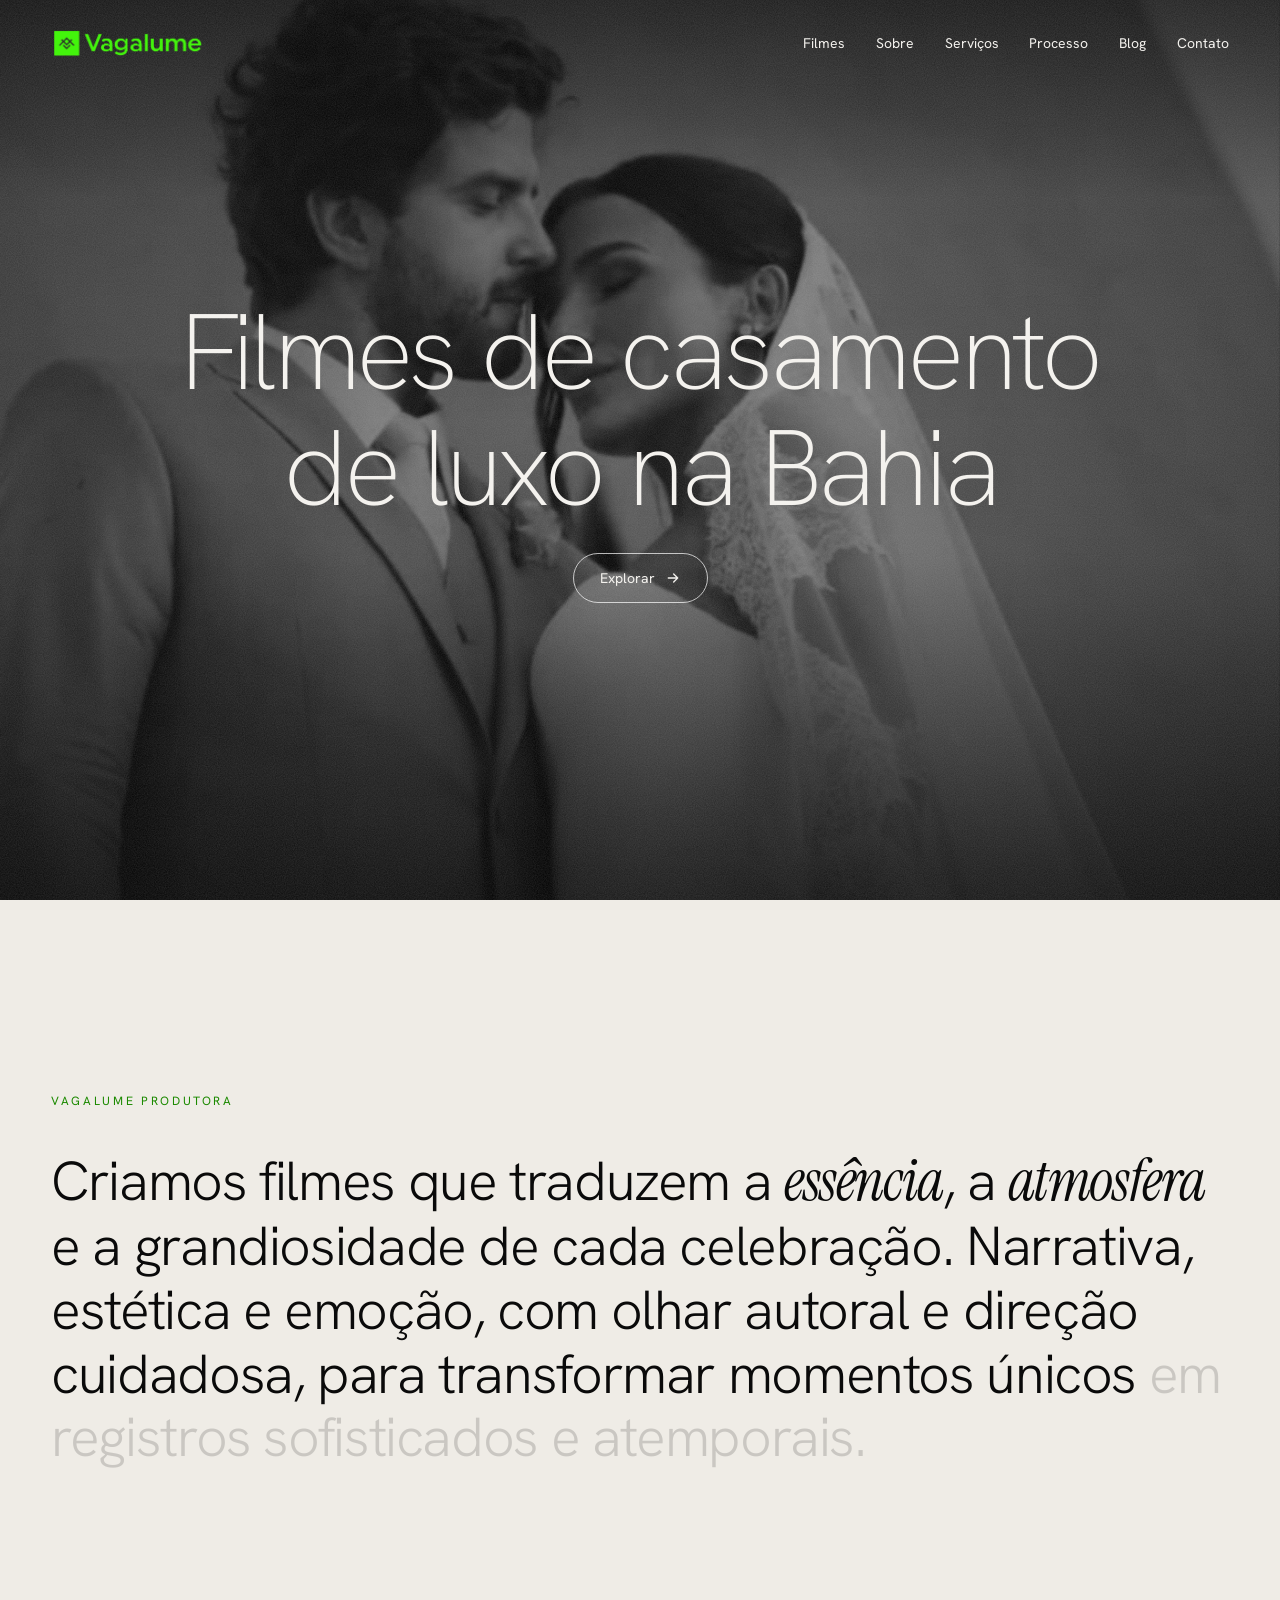
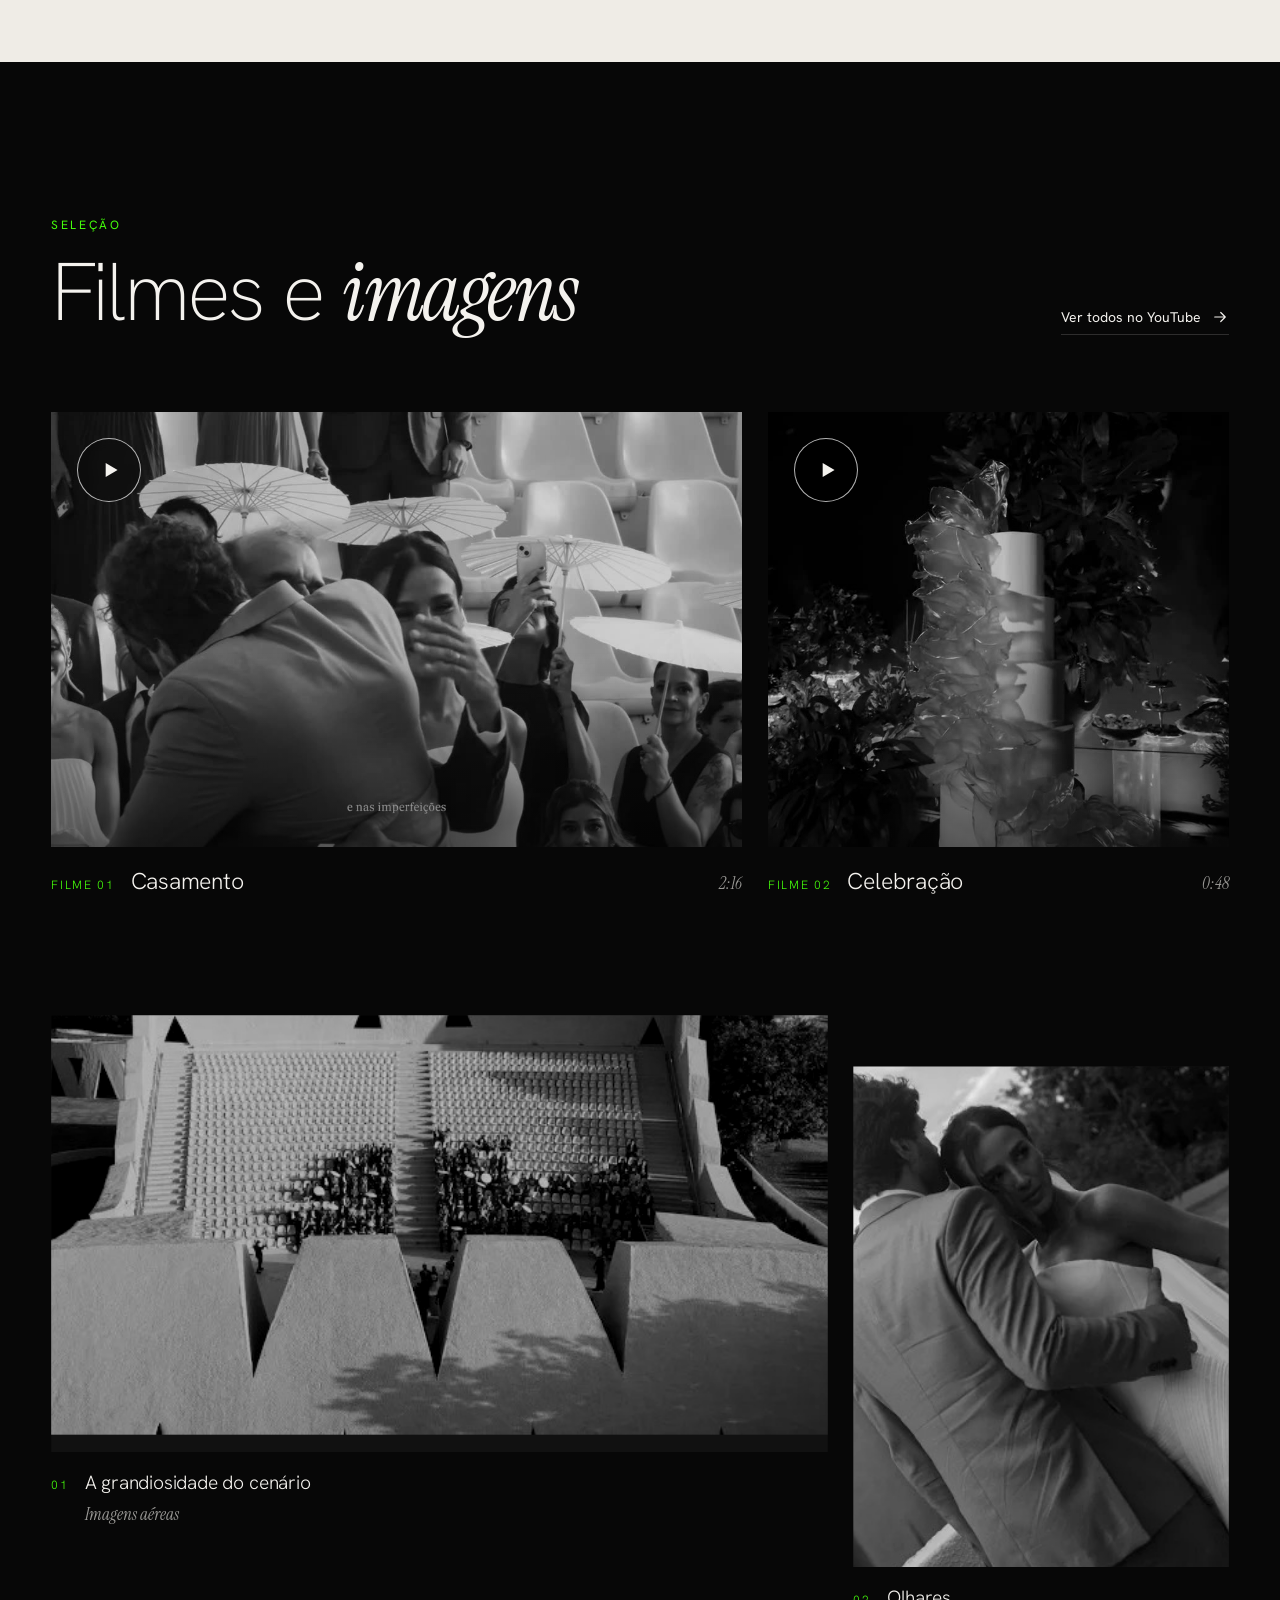
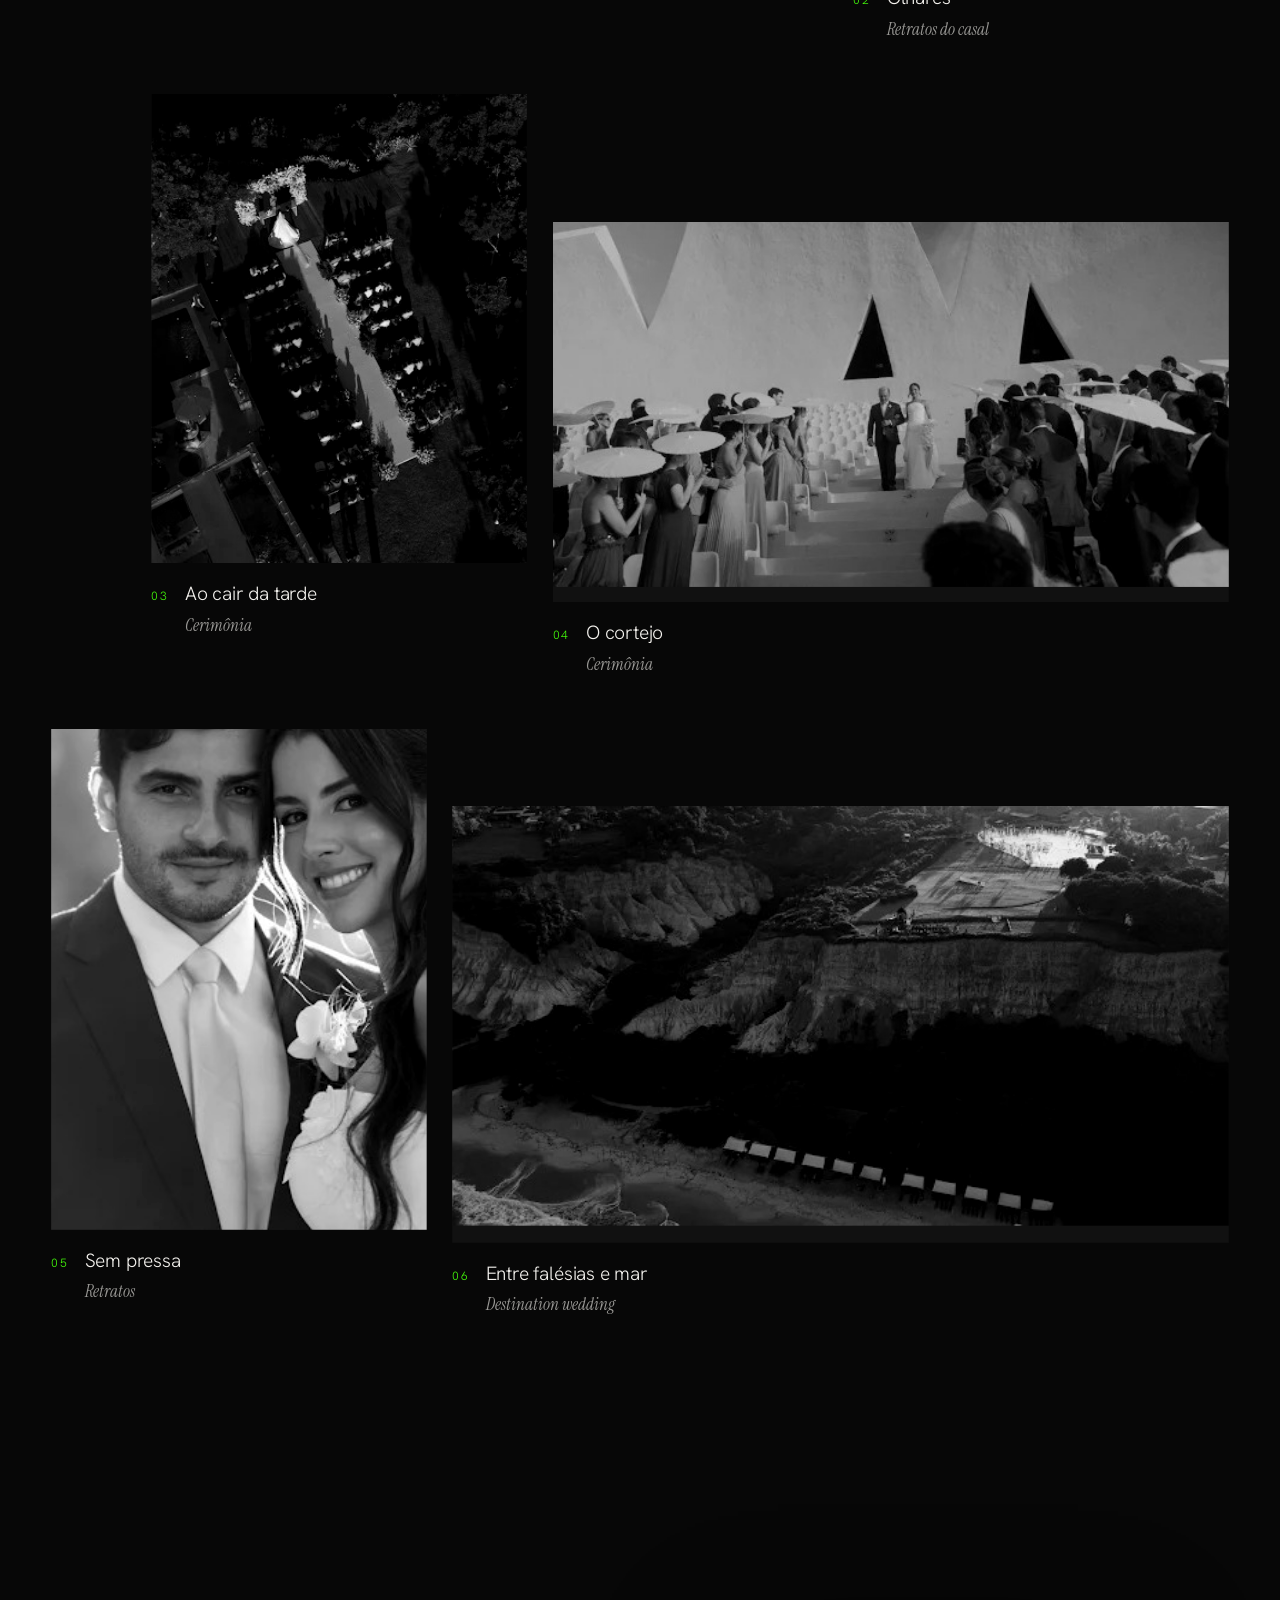
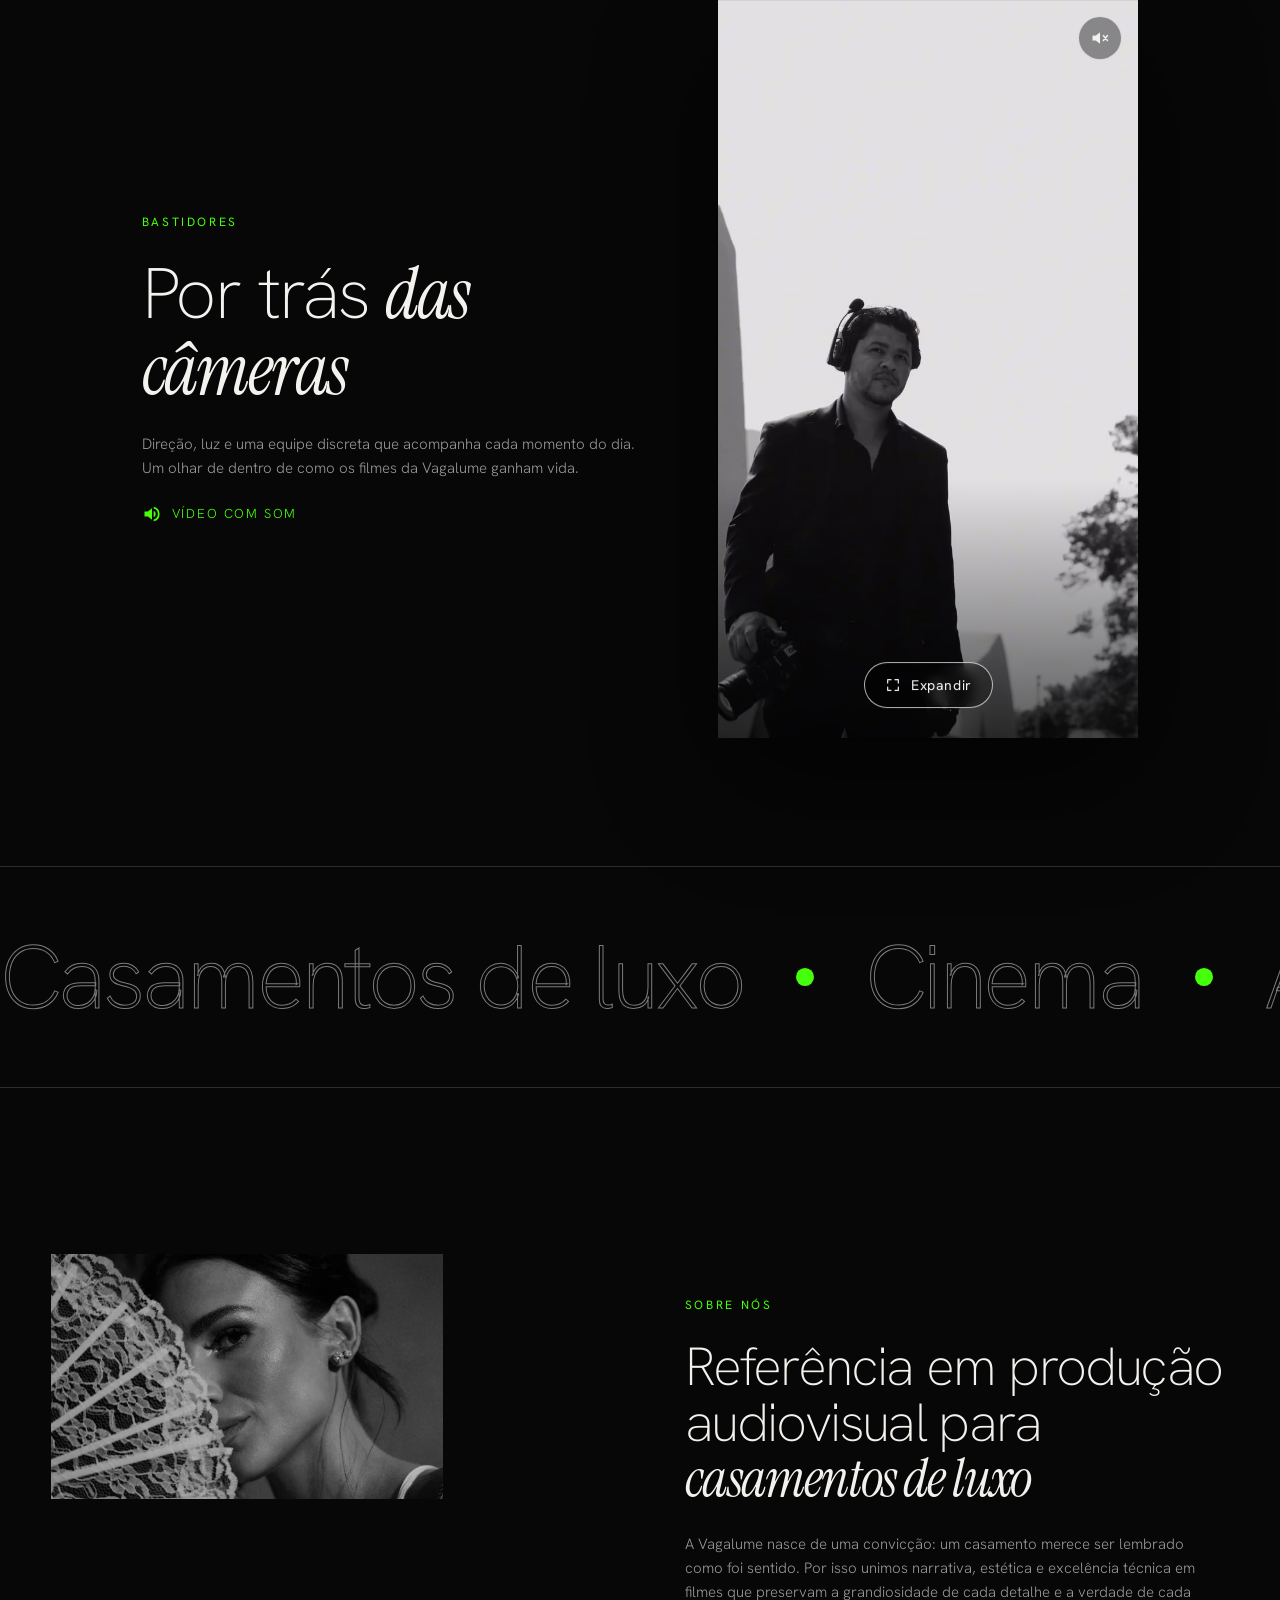
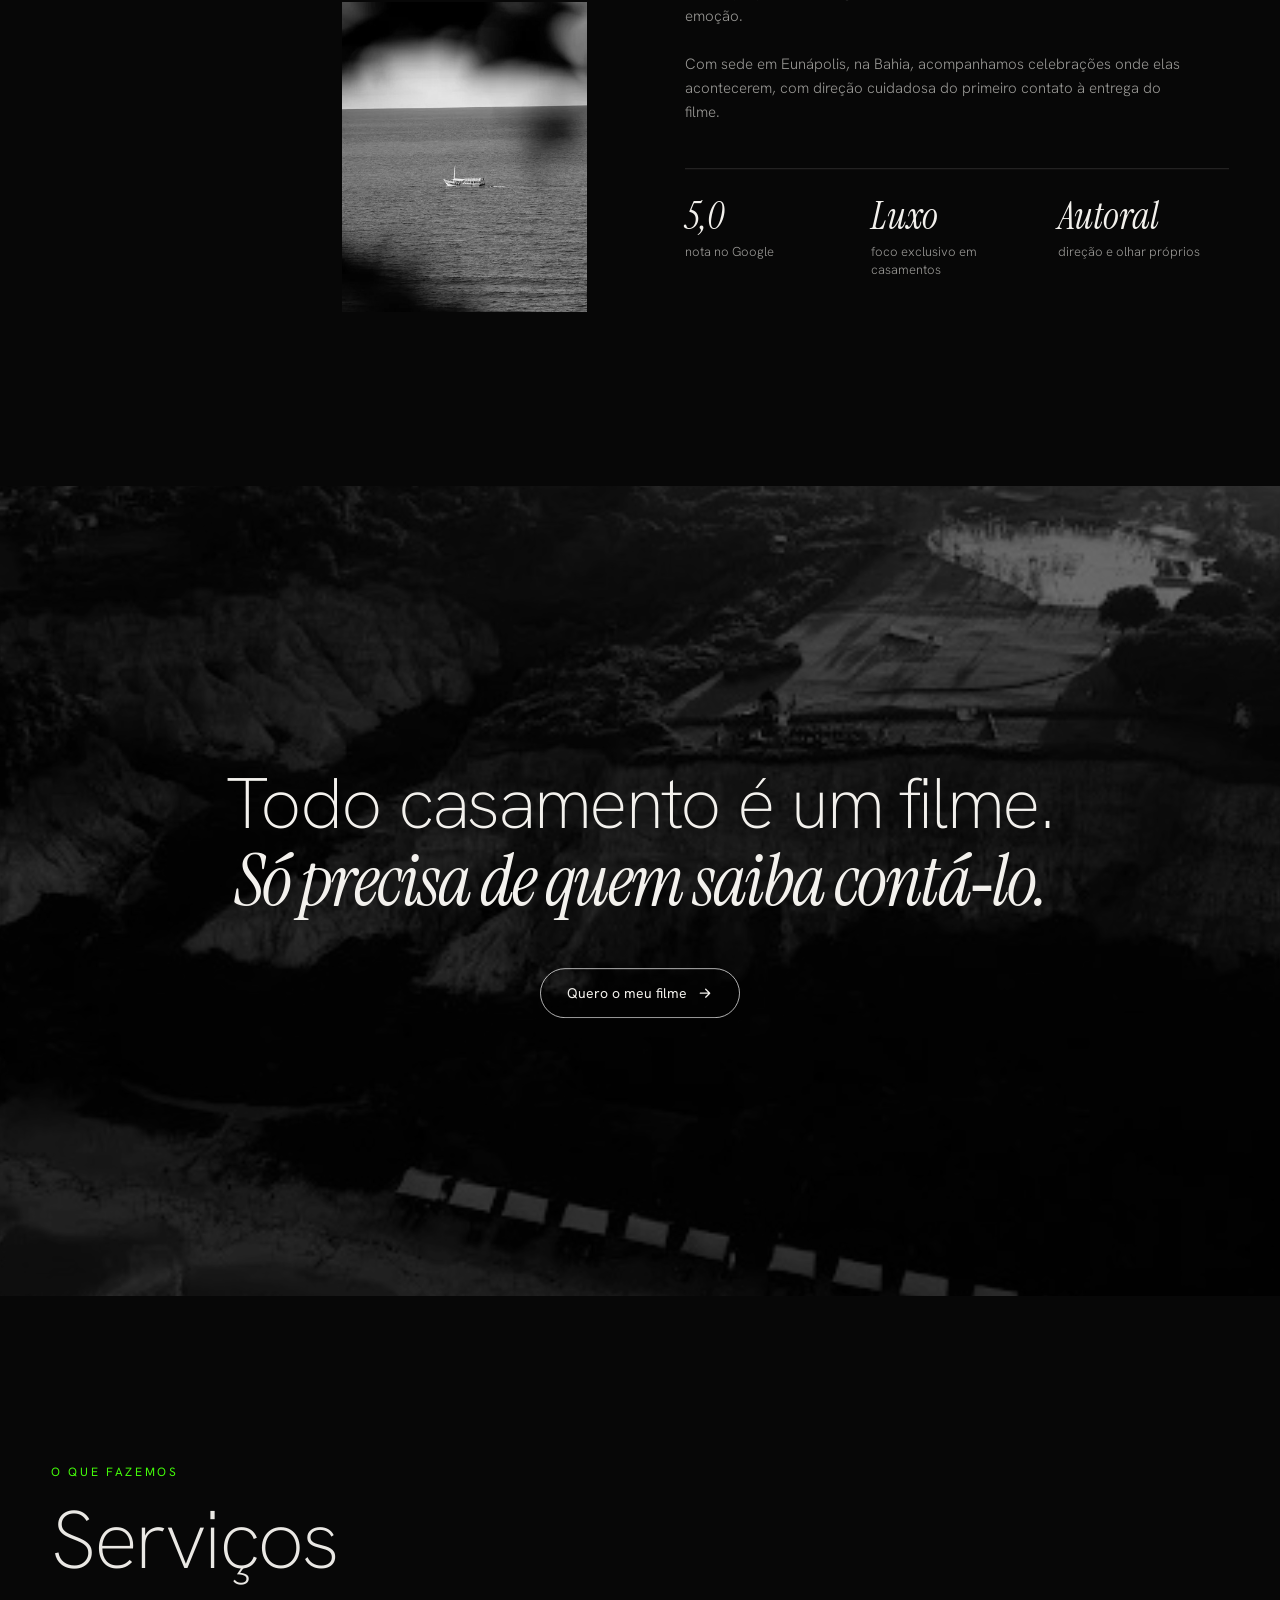
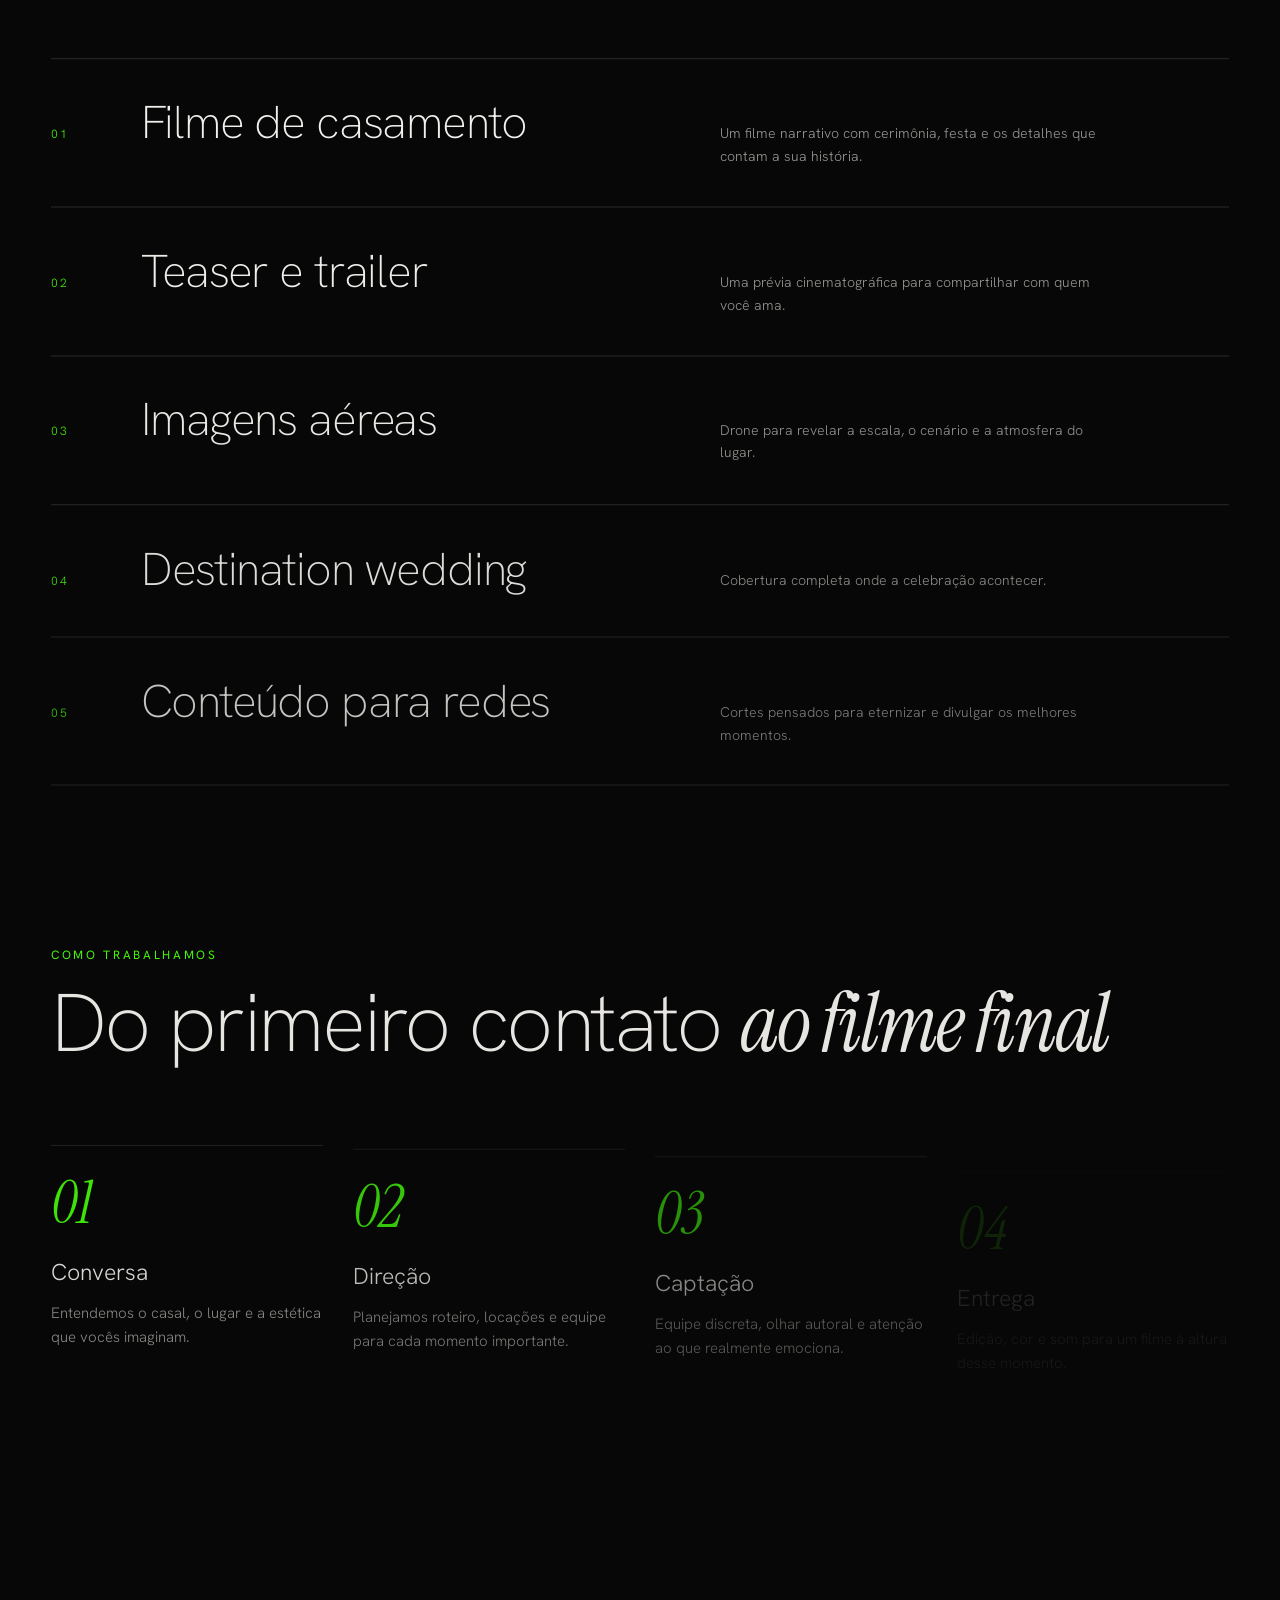
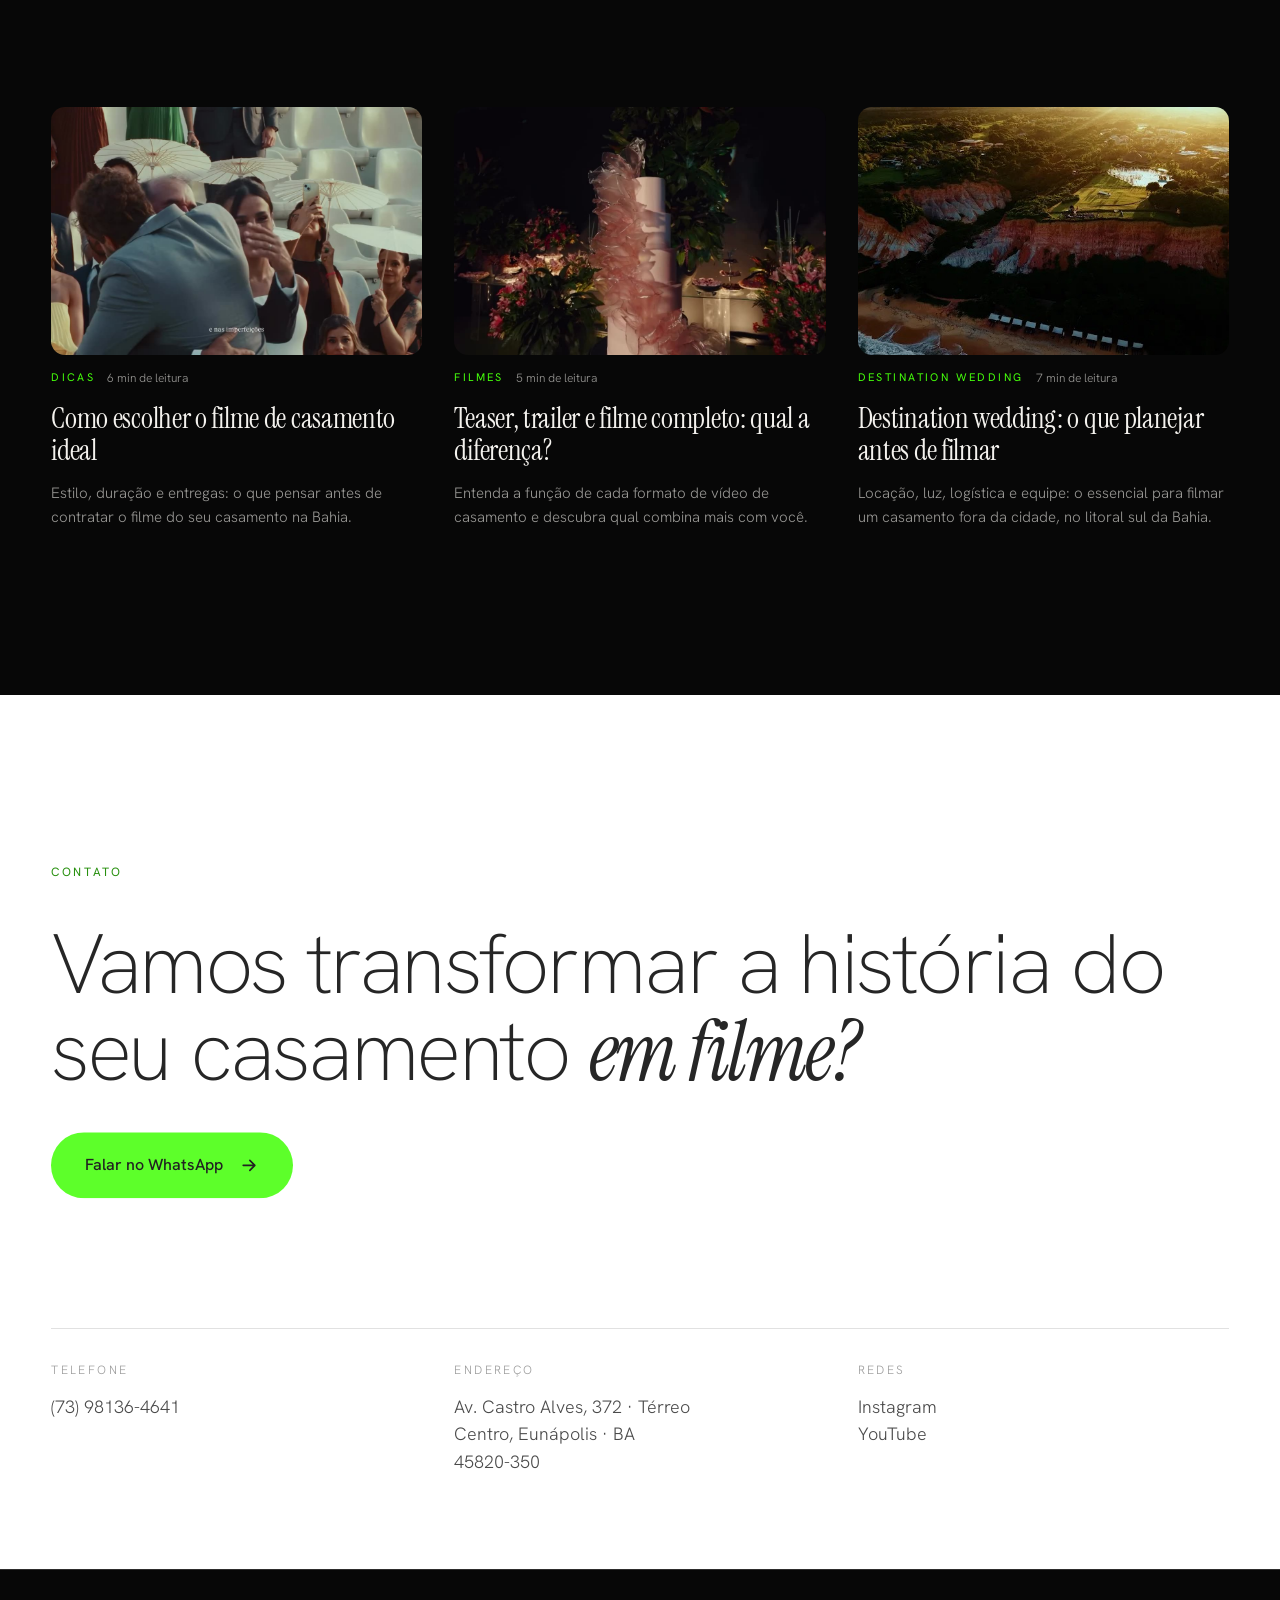
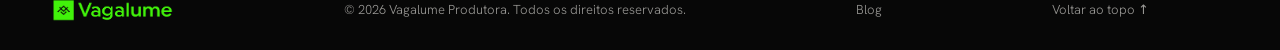
==== commit 7073295b: "Adiciona botão 'Quero o meu filme' na faixa da frase Co-Authored-By: Claude Sonnet 5.5 <noreply@anth" ====
--- a/index.html
+++ b/index.html
@@ -190,7 +190,10 @@
 <section class="band" id="band">
   <div class="band__img" data-band></div>
   <div class="band__shade"></div>
-  <p class="band__text" data-reveal>Todo casamento é um filme.<br><em>Só precisa de quem saiba contá&#8209;lo.</em></p>
+  <div class="band__content">
+    <p class="band__text" data-reveal>Todo casamento é um filme.<br><em>Só precisa de quem saiba contá&#8209;lo.</em></p>
+    <a class="pill band__cta" data-magnetic data-reveal href="https://wa.me/5573981364641?text=Ol%C3%A1!%20Vim%20pelo%20site%20da%20Vagalume%20Produtora%20e%20quero%20um%20filme%20para%20o%20meu%20casamento." target="_blank" rel="noopener">Quero o meu filme <svg viewBox="0 0 24 24" aria-hidden="true"><path d="M5 12h14M13 6l6 6-6 6" fill="none" stroke="currentColor" stroke-width="2" stroke-linecap="round" stroke-linejoin="round"/></svg></a>
+  </div>
 </section>
 
 <!-- SERVIÇOS -->
--- a/style.css
+++ b/style.css
@@ -322,3 +322,4 @@
 .reel.is-sound .reel__sound .i-on{display:block}
 .reel.is-sound .reel__sound .i-off{display:none}
 .reel__sound:hover{background:var(--accent);border-color:var(--accent);color:#000}
+.band__content{position:relative;display:flex;flex-direction:column;align-items:center;gap:clamp(28px,4vw,48px)}
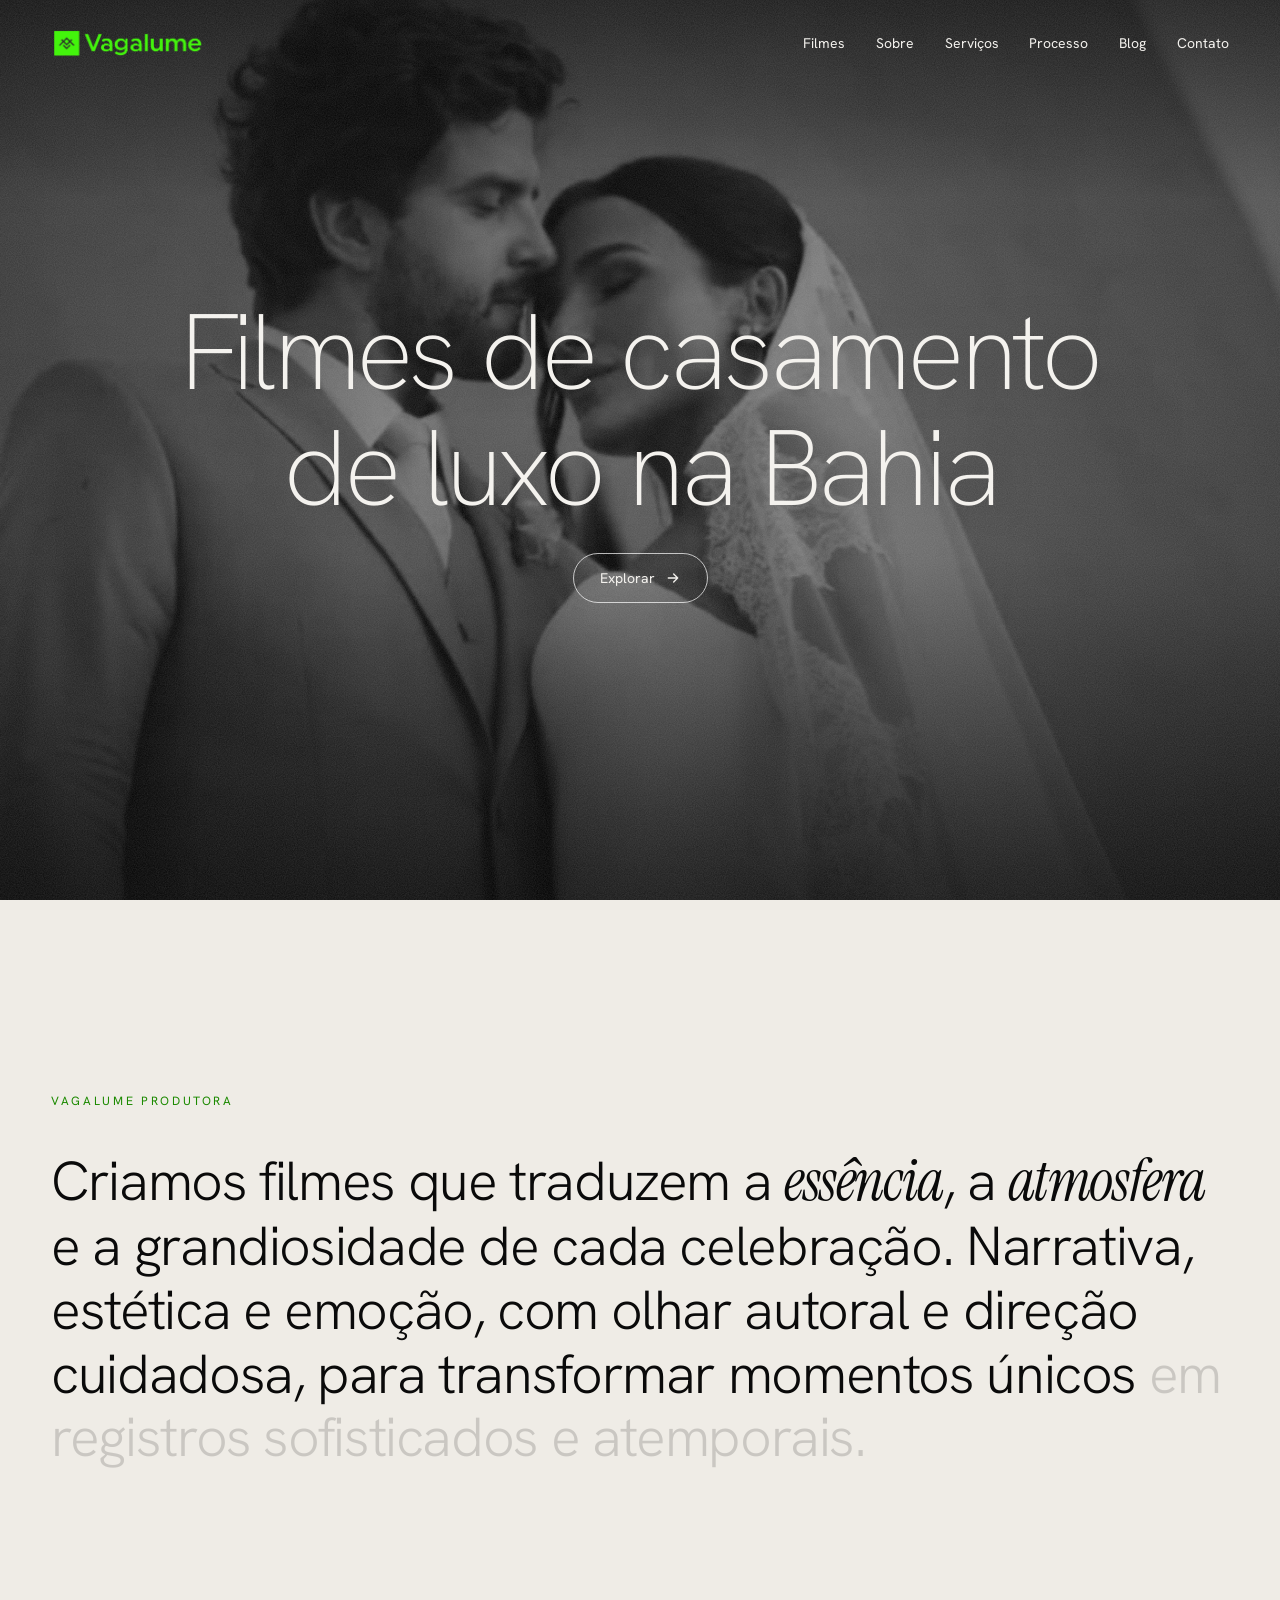
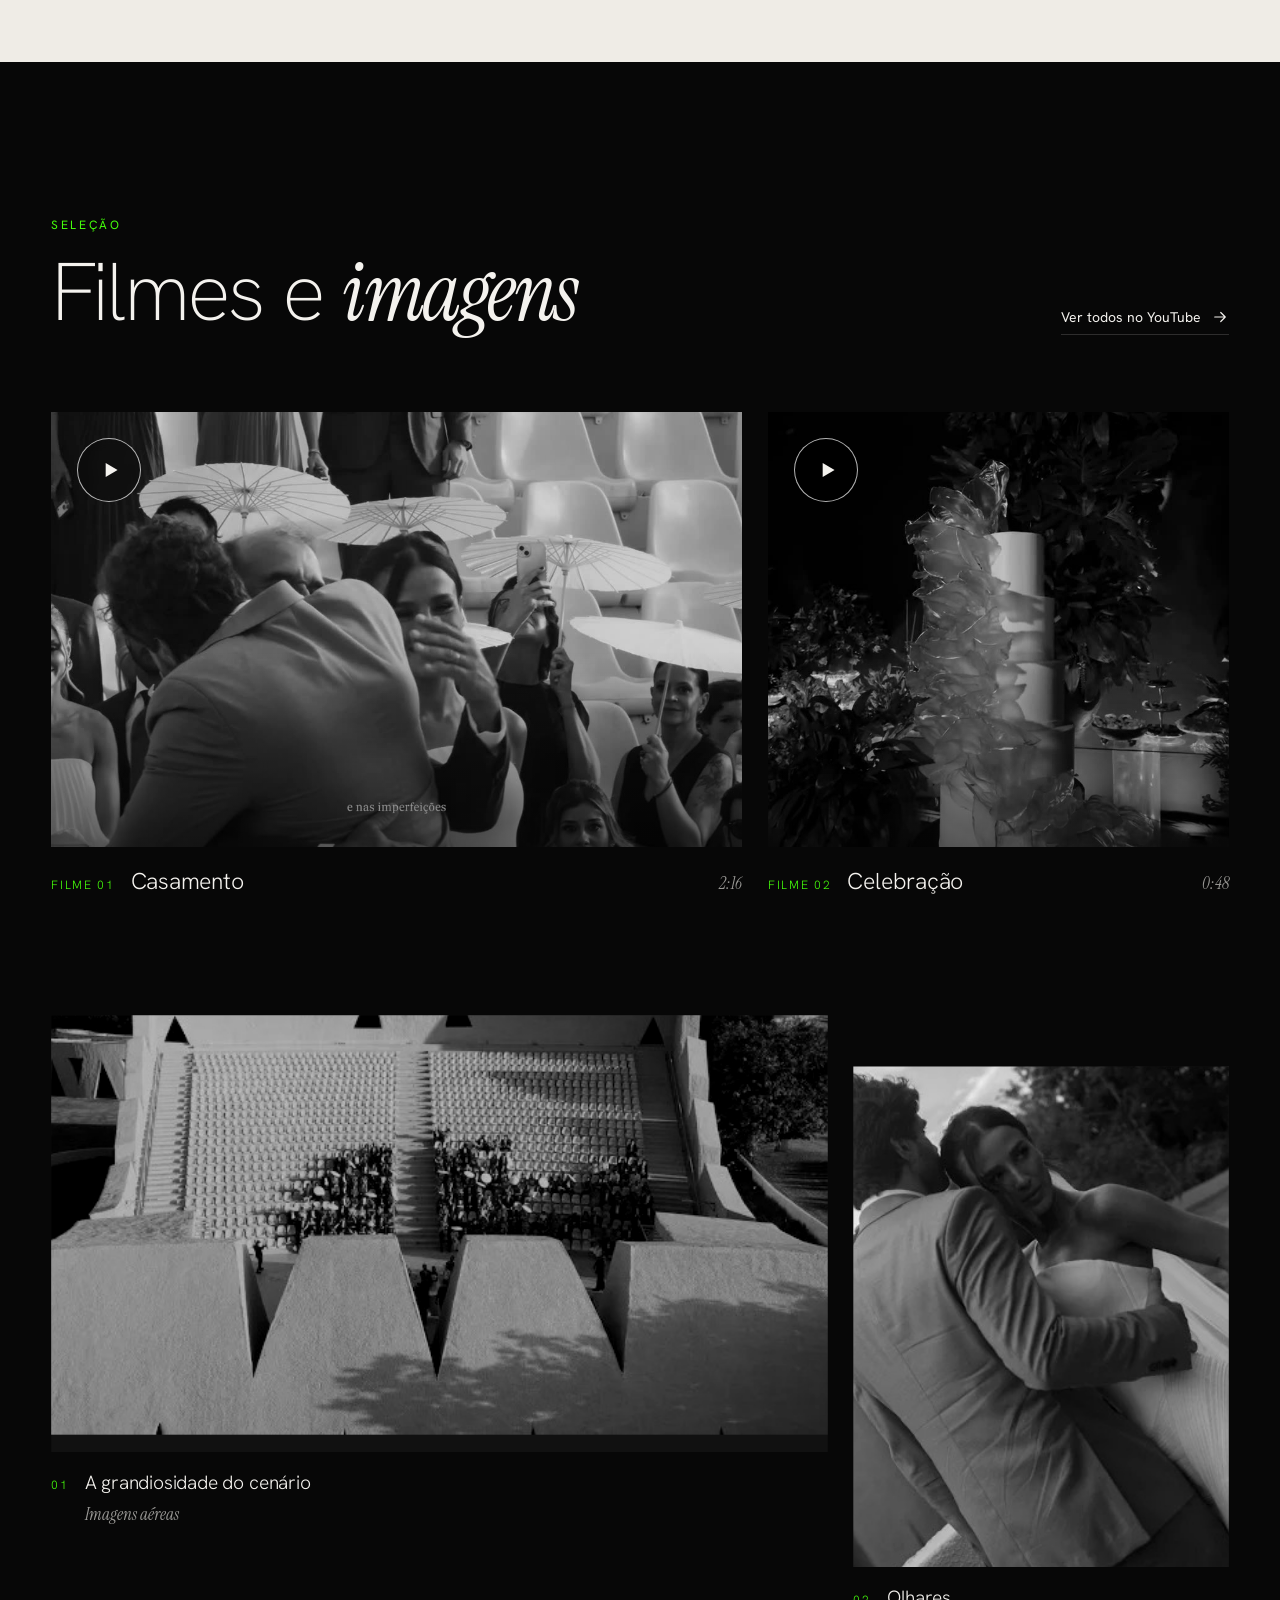
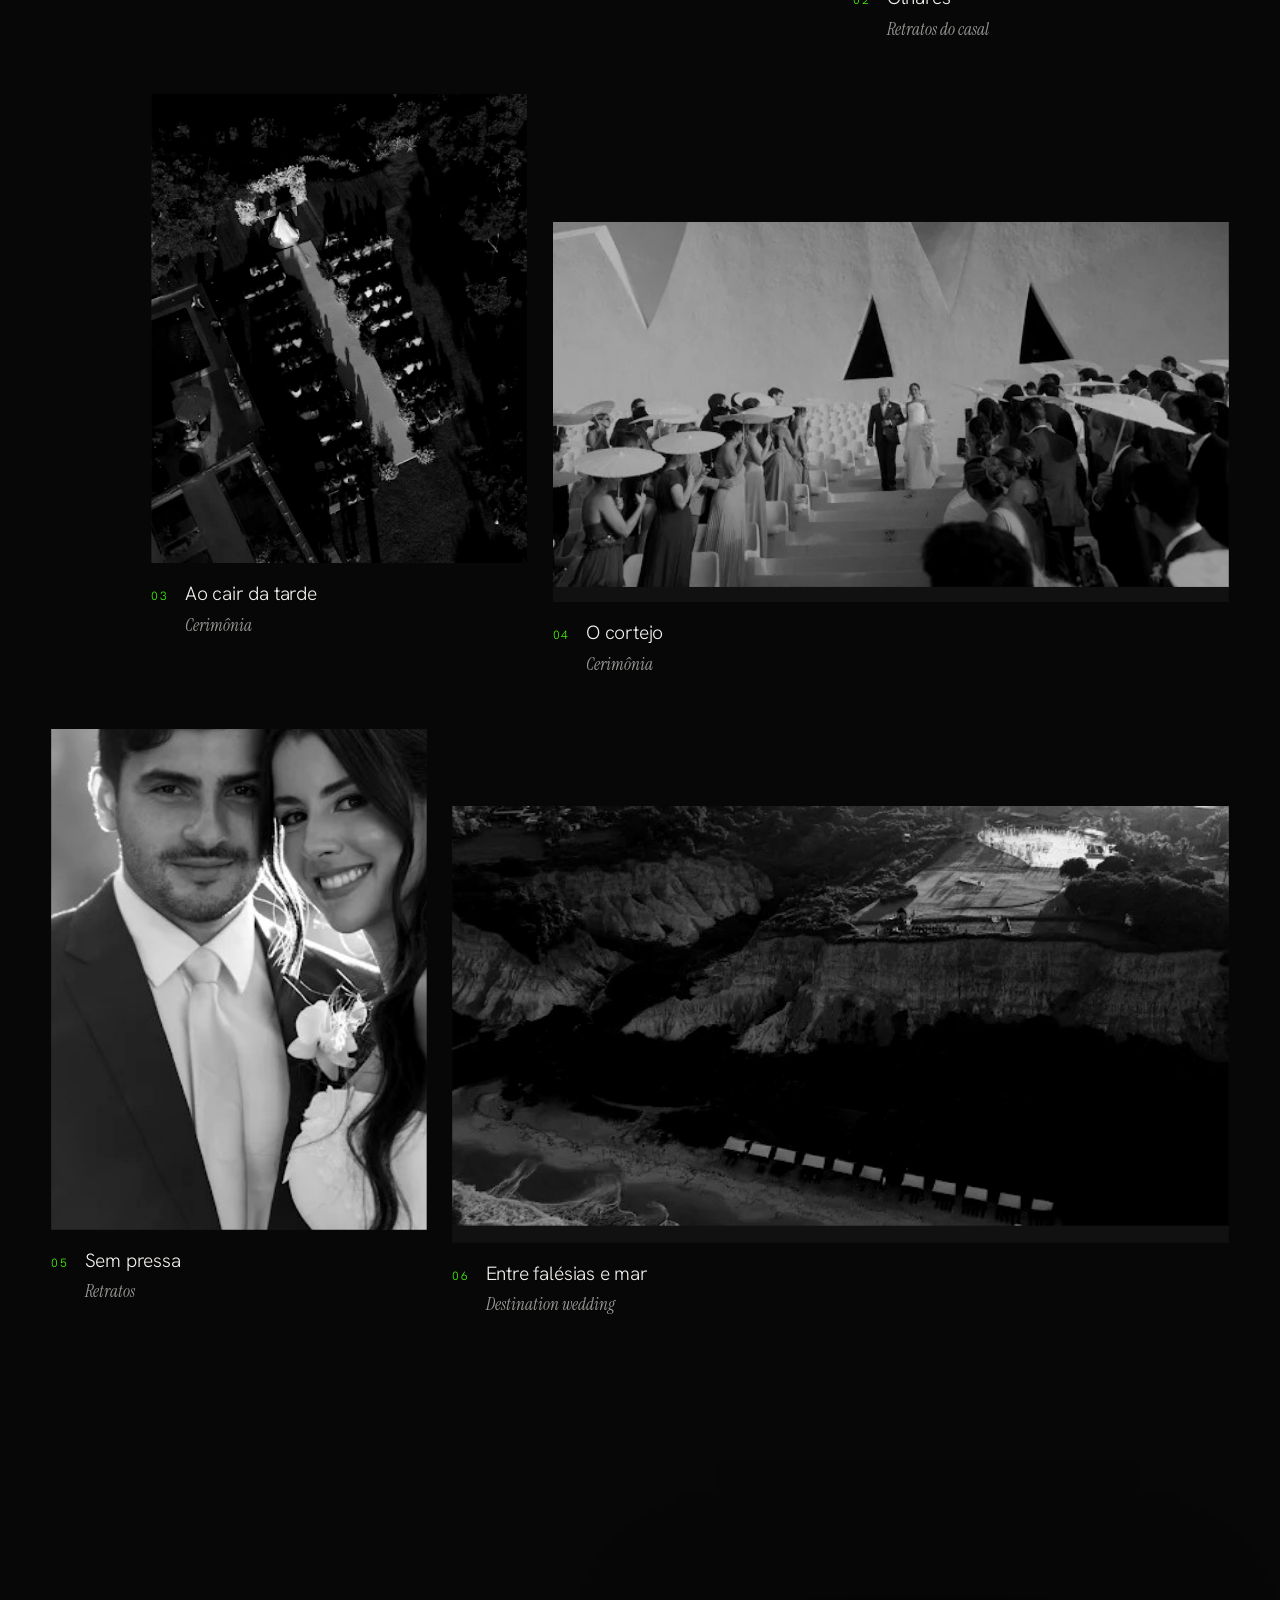
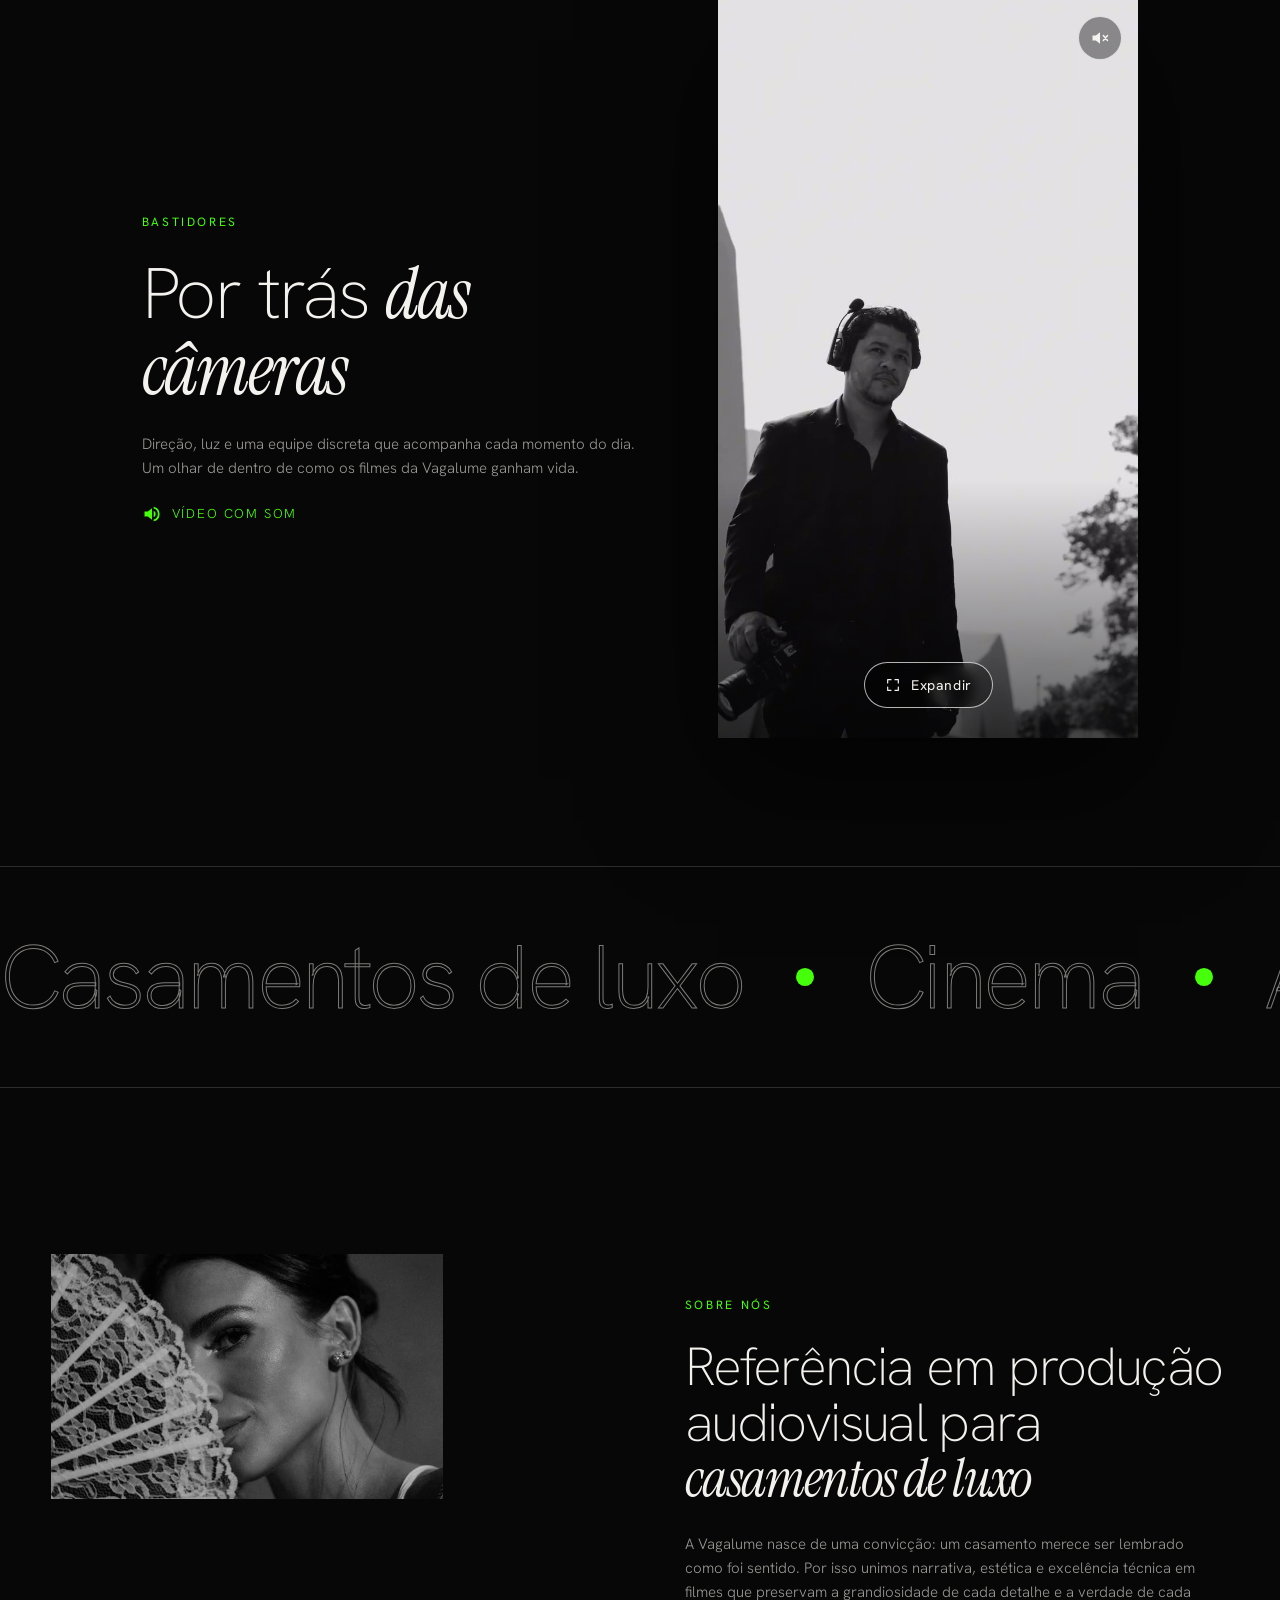
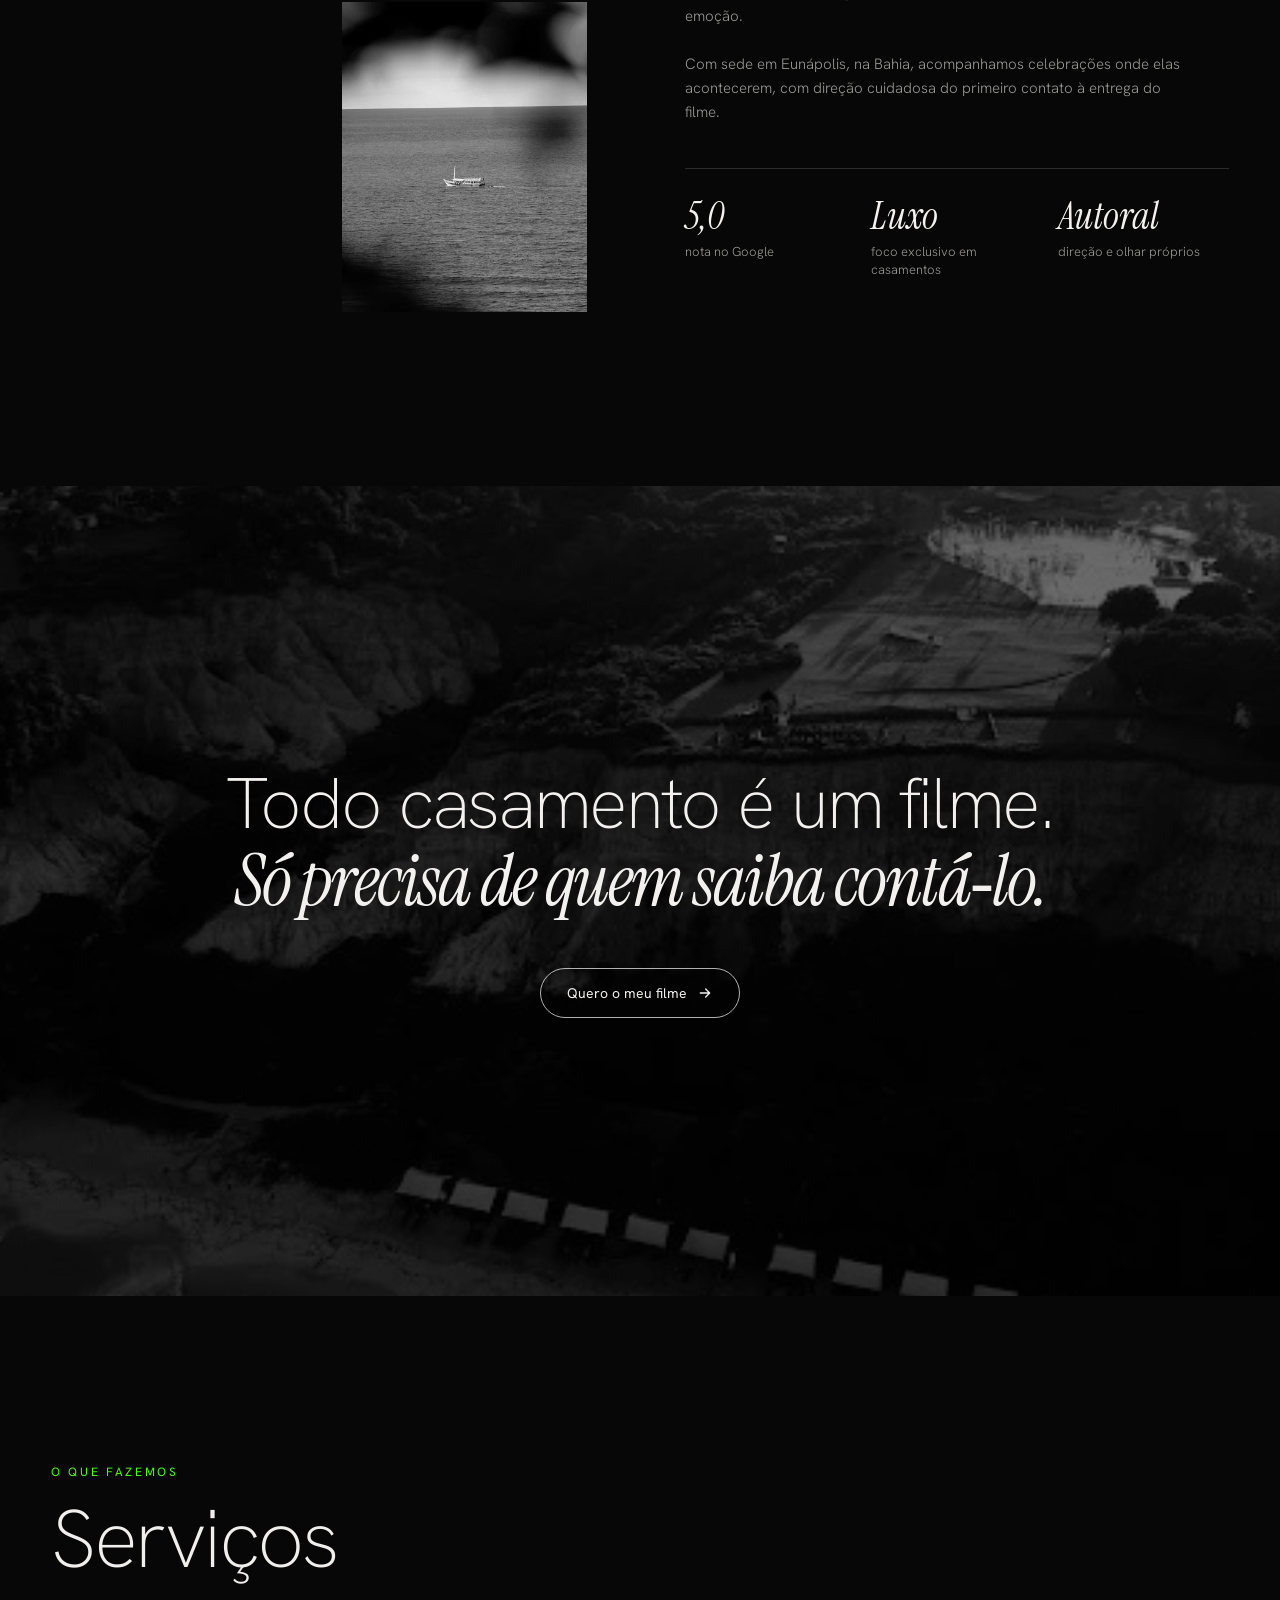
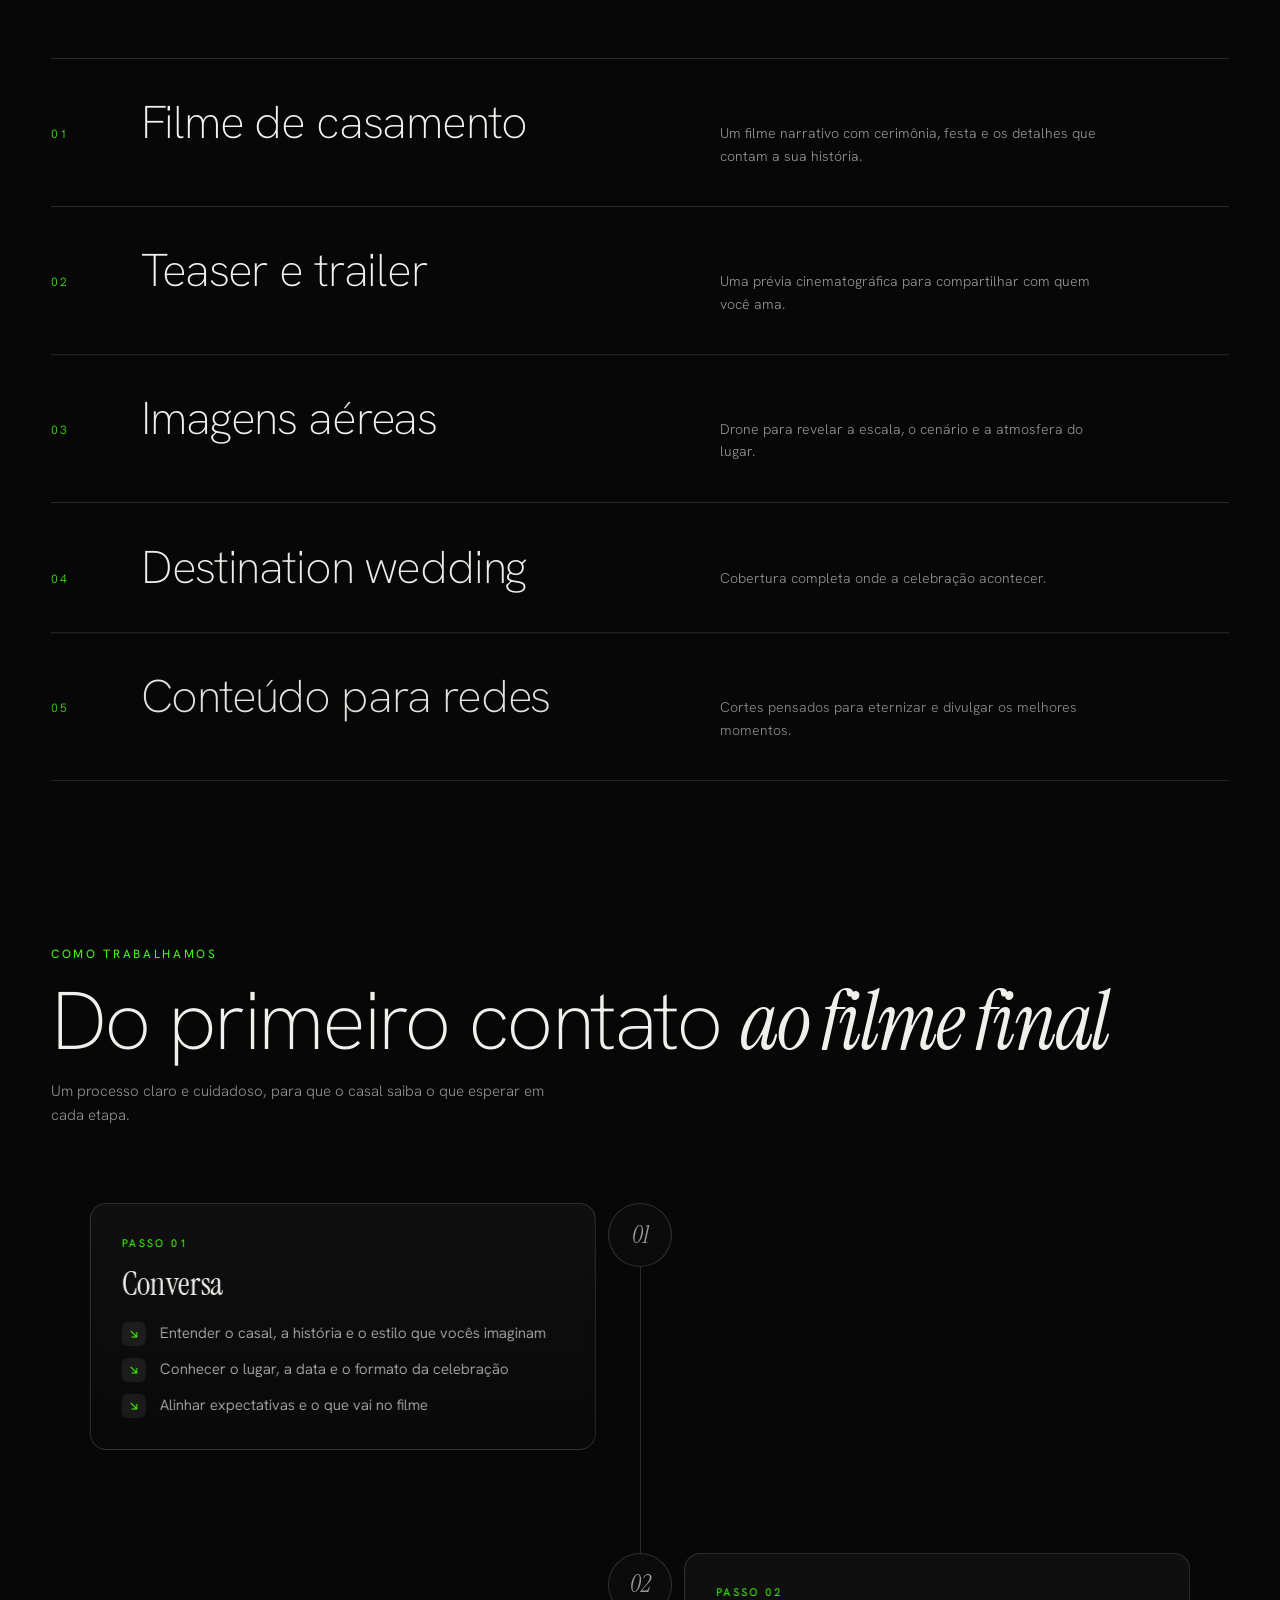
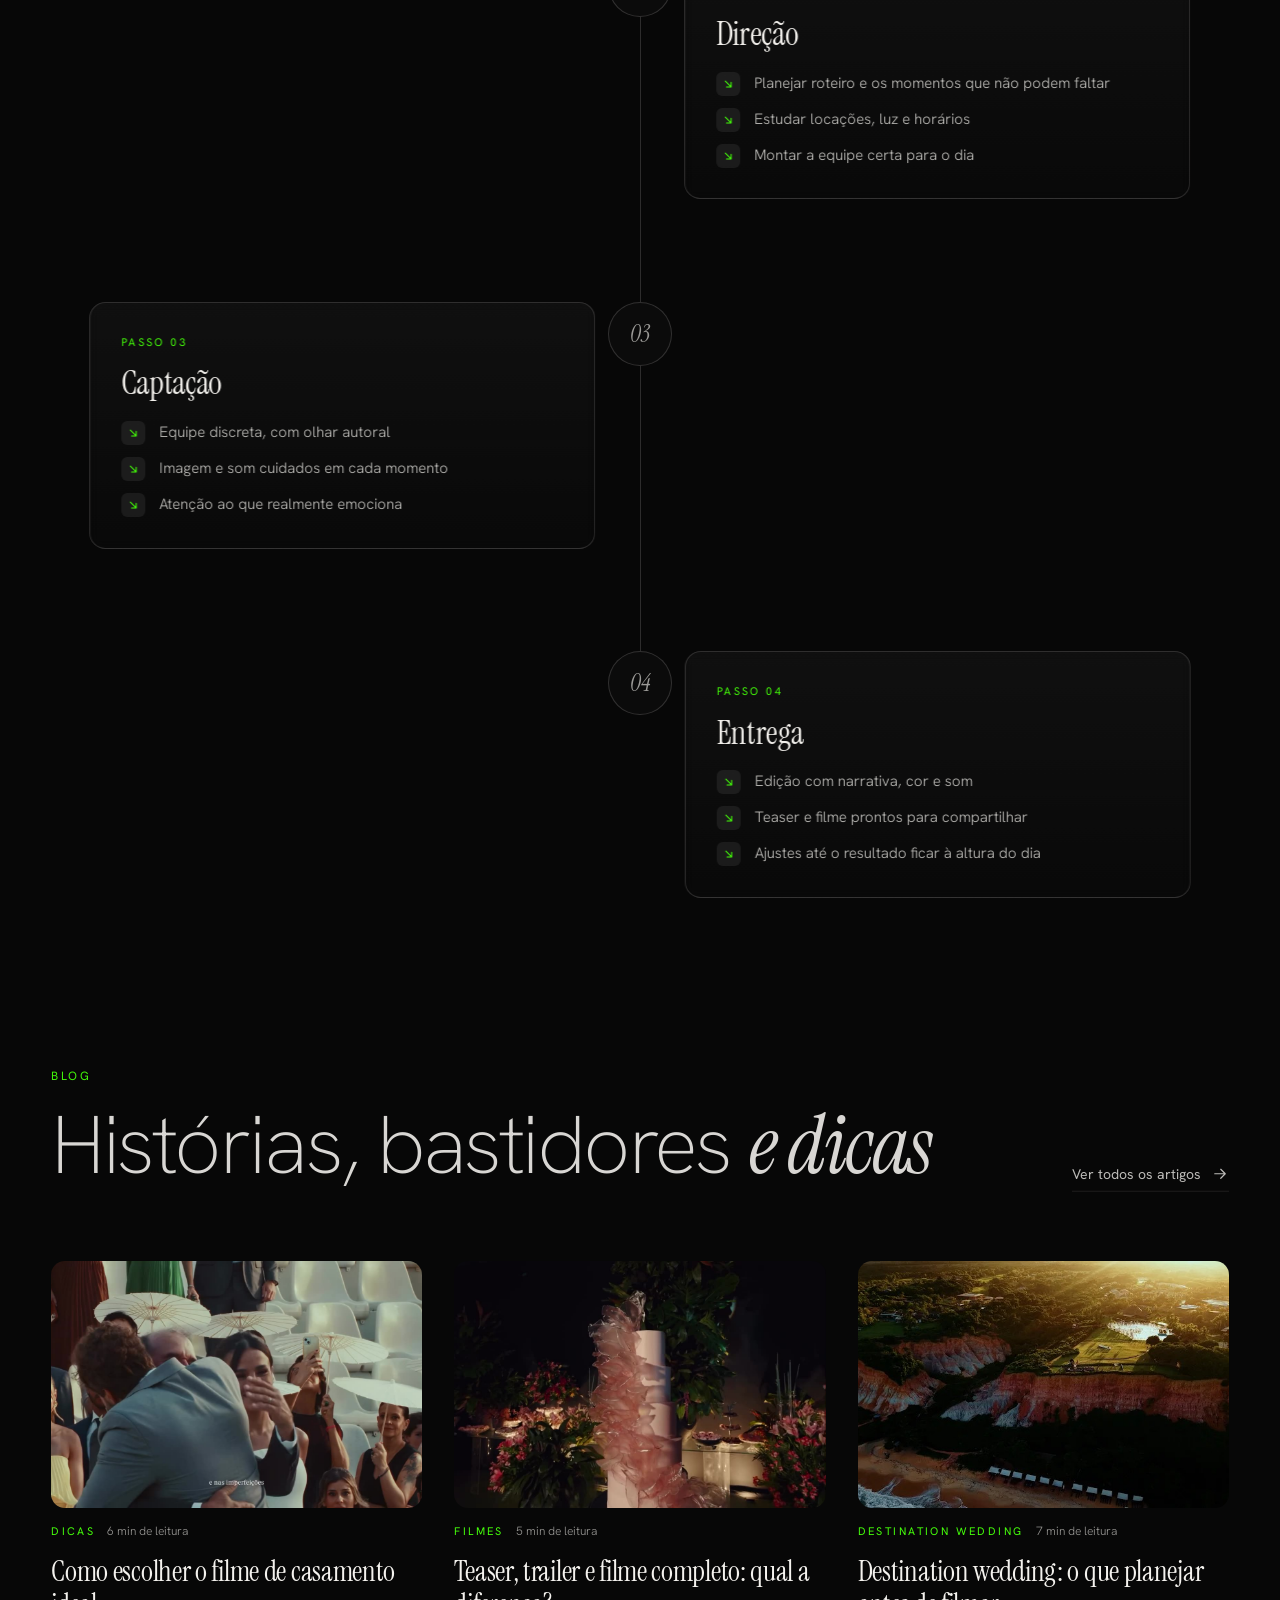
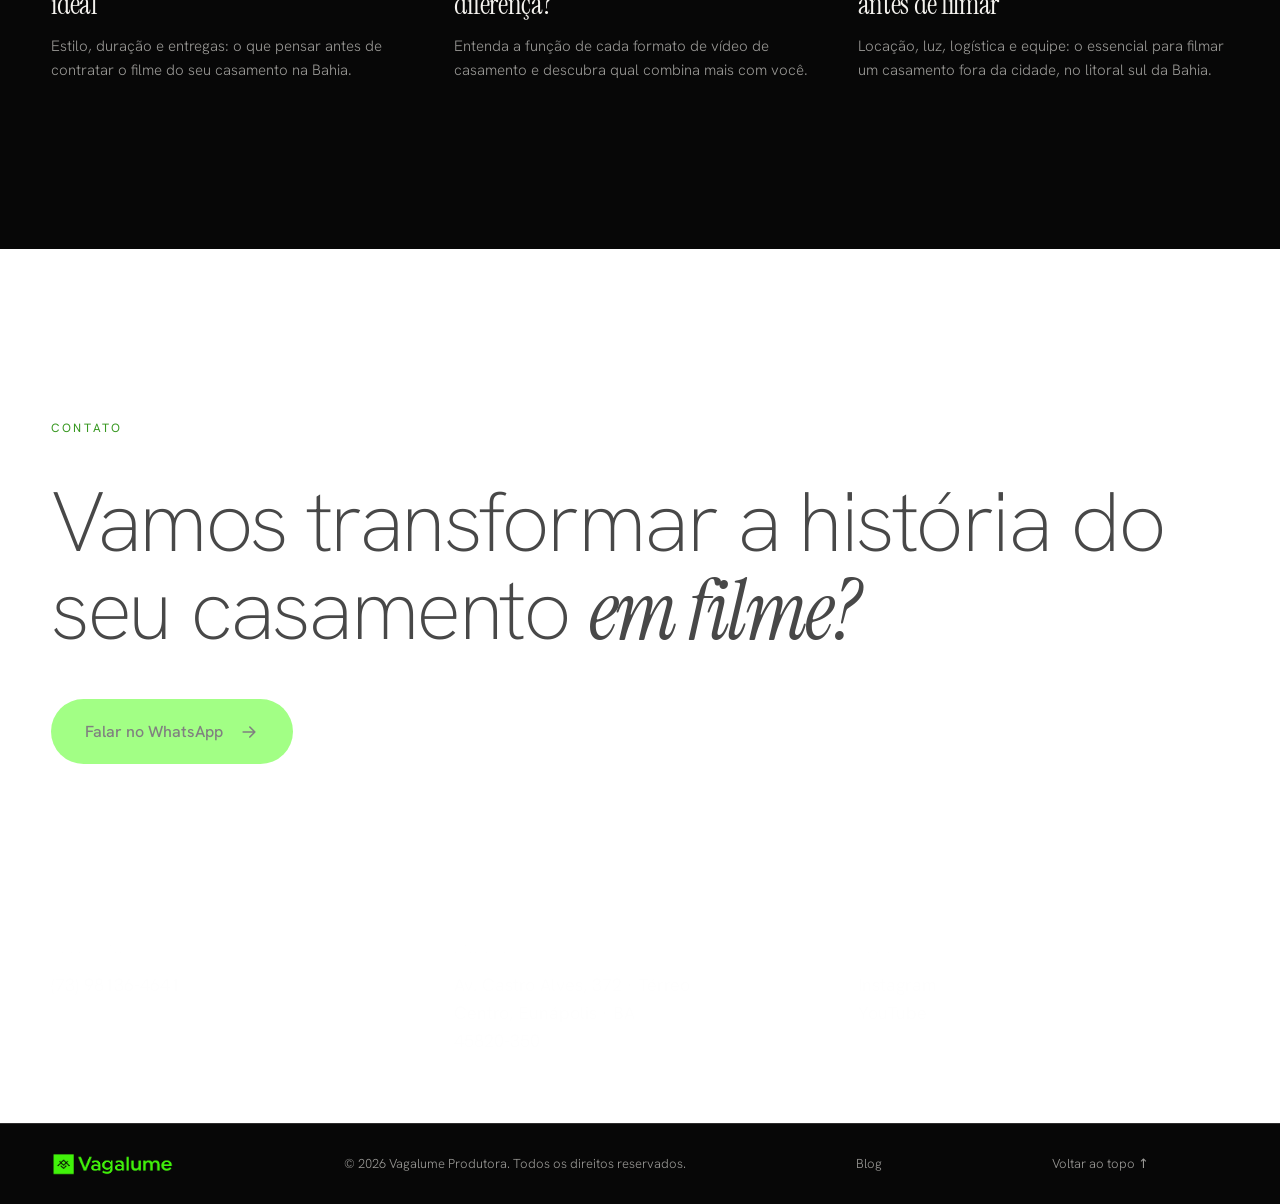
==== commit d7392b73: "Como trabalhamos: linha do tempo com revelação no scroll Co-Authored-By: Claude Sonnet 5.5 <noreply@" ====
--- a/index.html
+++ b/index.html
@@ -216,13 +216,61 @@
   <header class="section-head">
     <p class="eyebrow" data-reveal>Como trabalhamos</p>
     <h2 data-reveal>Do primeiro contato <em>ao filme final</em></h2>
+    <p class="section-head__sub" data-reveal>Um processo claro e cuidadoso, para que o casal saiba o que esperar em cada etapa.</p>
   </header>
-  <ol class="steps">
-    <li data-reveal><b>01</b><h3>Conversa</h3><p>Entendemos o casal, o lugar e a estética que vocês imaginam.</p></li>
-    <li data-reveal><b>02</b><h3>Direção</h3><p>Planejamos roteiro, locações e equipe para cada momento importante.</p></li>
-    <li data-reveal><b>03</b><h3>Captação</h3><p>Equipe discreta, olhar autoral e atenção ao que realmente emociona.</p></li>
-    <li data-reveal><b>04</b><h3>Entrega</h3><p>Edição, cor e som para um filme à altura desse momento.</p></li>
-  </ol>
+  <div class="timeline" id="timeline">
+    <div class="timeline__line" aria-hidden="true"><i id="timelineFill"></i></div>
+    <ol class="steps">
+    <li class="step">
+      <div class="step__card">
+        <p class="step__tag">Passo 01</p>
+        <h3>Conversa</h3>
+        <ul>
+          <li><span><svg viewBox="0 0 24 24" aria-hidden="true"><path d="M7 7l10 10M17 9v8H9" fill="none" stroke="currentColor" stroke-width="1.8" stroke-linecap="round" stroke-linejoin="round"/></svg></span>Entender o casal, a história e o estilo que vocês imaginam</li>
+          <li><span><svg viewBox="0 0 24 24" aria-hidden="true"><path d="M7 7l10 10M17 9v8H9" fill="none" stroke="currentColor" stroke-width="1.8" stroke-linecap="round" stroke-linejoin="round"/></svg></span>Conhecer o lugar, a data e o formato da celebração</li>
+          <li><span><svg viewBox="0 0 24 24" aria-hidden="true"><path d="M7 7l10 10M17 9v8H9" fill="none" stroke="currentColor" stroke-width="1.8" stroke-linecap="round" stroke-linejoin="round"/></svg></span>Alinhar expectativas e o que vai no filme</li>
+        </ul>
+      </div>
+      <span class="step__node" aria-hidden="true">01</span>
+    </li>
+    <li class="step">
+      <div class="step__card">
+        <p class="step__tag">Passo 02</p>
+        <h3>Direção</h3>
+        <ul>
+          <li><span><svg viewBox="0 0 24 24" aria-hidden="true"><path d="M7 7l10 10M17 9v8H9" fill="none" stroke="currentColor" stroke-width="1.8" stroke-linecap="round" stroke-linejoin="round"/></svg></span>Planejar roteiro e os momentos que não podem faltar</li>
+          <li><span><svg viewBox="0 0 24 24" aria-hidden="true"><path d="M7 7l10 10M17 9v8H9" fill="none" stroke="currentColor" stroke-width="1.8" stroke-linecap="round" stroke-linejoin="round"/></svg></span>Estudar locações, luz e horários</li>
+          <li><span><svg viewBox="0 0 24 24" aria-hidden="true"><path d="M7 7l10 10M17 9v8H9" fill="none" stroke="currentColor" stroke-width="1.8" stroke-linecap="round" stroke-linejoin="round"/></svg></span>Montar a equipe certa para o dia</li>
+        </ul>
+      </div>
+      <span class="step__node" aria-hidden="true">02</span>
+    </li>
+    <li class="step">
+      <div class="step__card">
+        <p class="step__tag">Passo 03</p>
+        <h3>Captação</h3>
+        <ul>
+          <li><span><svg viewBox="0 0 24 24" aria-hidden="true"><path d="M7 7l10 10M17 9v8H9" fill="none" stroke="currentColor" stroke-width="1.8" stroke-linecap="round" stroke-linejoin="round"/></svg></span>Equipe discreta, com olhar autoral</li>
+          <li><span><svg viewBox="0 0 24 24" aria-hidden="true"><path d="M7 7l10 10M17 9v8H9" fill="none" stroke="currentColor" stroke-width="1.8" stroke-linecap="round" stroke-linejoin="round"/></svg></span>Imagem e som cuidados em cada momento</li>
+          <li><span><svg viewBox="0 0 24 24" aria-hidden="true"><path d="M7 7l10 10M17 9v8H9" fill="none" stroke="currentColor" stroke-width="1.8" stroke-linecap="round" stroke-linejoin="round"/></svg></span>Atenção ao que realmente emociona</li>
+        </ul>
+      </div>
+      <span class="step__node" aria-hidden="true">03</span>
+    </li>
+    <li class="step">
+      <div class="step__card">
+        <p class="step__tag">Passo 04</p>
+        <h3>Entrega</h3>
+        <ul>
+          <li><span><svg viewBox="0 0 24 24" aria-hidden="true"><path d="M7 7l10 10M17 9v8H9" fill="none" stroke="currentColor" stroke-width="1.8" stroke-linecap="round" stroke-linejoin="round"/></svg></span>Edição com narrativa, cor e som</li>
+          <li><span><svg viewBox="0 0 24 24" aria-hidden="true"><path d="M7 7l10 10M17 9v8H9" fill="none" stroke="currentColor" stroke-width="1.8" stroke-linecap="round" stroke-linejoin="round"/></svg></span>Teaser e filme prontos para compartilhar</li>
+          <li><span><svg viewBox="0 0 24 24" aria-hidden="true"><path d="M7 7l10 10M17 9v8H9" fill="none" stroke="currentColor" stroke-width="1.8" stroke-linecap="round" stroke-linejoin="round"/></svg></span>Ajustes até o resultado ficar à altura do dia</li>
+        </ul>
+      </div>
+      <span class="step__node" aria-hidden="true">04</span>
+    </li>
+    </ol>
+  </div>
 </section>
 
 <!-- BLOG -->
--- a/style.css
+++ b/style.css
@@ -190,13 +190,6 @@
 
 /* ---------- Process ---------- */
 .process{padding:0 var(--gut) clamp(90px,13vw,200px)}
-.steps{display:grid;grid-template-columns:repeat(4,1fr);gap:clamp(20px,2.4vw,40px)}
-.steps li{position:relative;padding-top:28px;border-top:1px solid var(--line)}
-.steps li::before{content:"";position:absolute;left:0;top:-1px;height:1px;width:0;background:var(--accent);transition:width 1.1s var(--ease)}
-.steps li:hover::before{width:100%}
-.steps b{font-family:var(--serif);font-style:italic;font-weight:400;font-size:clamp(2.6rem,4.5vw,4.6rem);color:var(--accent);line-height:1}
-.steps h3{margin:22px 0 10px;font-weight:300;font-size:clamp(1.3rem,1.8vw,1.8rem)}
-.steps p{color:var(--mute);font-size:15px}
 
 /* ---------- Contact ---------- */
 .contact{background:var(--bg-2);padding:clamp(90px,13vw,200px) var(--gut) clamp(60px,8vw,110px);display:flex;flex-direction:column;align-items:flex-start;gap:36px;border-top:1px solid var(--line)}
@@ -226,7 +219,6 @@
   .header__nav{display:none}
   .burger{display:block}
   .about{grid-template-columns:1fr}
-  .steps{grid-template-columns:repeat(2,1fr);row-gap:48px}
   .services__list li{grid-template-columns:48px 1fr}
   .services__list p{grid-column:2}
   .contact__grid{grid-template-columns:1fr 1fr}
@@ -243,7 +235,6 @@
   .card--b,.card--e{align-self:flex-end}
   .section-head .link-arrow{margin-left:0}
   .about__media{min-height:112vw}
-  .steps{grid-template-columns:1fr}
   .contact__grid{grid-template-columns:1fr}
   .facts{grid-template-columns:1fr 1fr 1fr;gap:10px}
   .btn{padding:18px 26px}
@@ -323,3 +314,32 @@
 .reel.is-sound .reel__sound .i-off{display:none}
 .reel__sound:hover{background:var(--accent);border-color:var(--accent);color:#000}
 .band__content{position:relative;display:flex;flex-direction:column;align-items:center;gap:clamp(28px,4vw,48px)}
+
+/* ---------- Processo: linha do tempo com revelação no scroll ---------- */
+.section-head__sub{flex-basis:100%;color:var(--mute);font-size:clamp(15px,1.15vw,17px);max-width:34em}
+.timeline{position:relative;max-width:1100px;margin:0 auto}
+.timeline__line{position:absolute;left:50%;top:0;width:1px;height:0;margin-left:-.5px;background:var(--line)}
+.timeline__line i{position:absolute;left:0;top:0;width:100%;height:100%;background:var(--accent);box-shadow:0 0 14px rgba(69,255,11,.6);transform:scaleY(0);transform-origin:top}
+.steps{display:flex;flex-direction:column;gap:clamp(48px,8vw,120px)}
+.step{display:grid;grid-template-columns:1fr 88px 1fr;align-items:start}
+.step__node{grid-column:2;grid-row:1;justify-self:center;width:64px;height:64px;border-radius:50%;display:grid;place-items:center;background:#0b0b0b;border:1px solid var(--line);font-family:var(--serif);font-style:italic;font-size:1.5rem;color:var(--mute);position:relative;z-index:1;transition:border-color .6s,color .6s,box-shadow .8s,transform .8s var(--ease)}
+.step.is-on .step__node{border-color:var(--accent);color:var(--accent);transform:scale(1.08);box-shadow:0 0 0 7px rgba(69,255,11,.07),0 0 34px rgba(69,255,11,.3)}
+.step__card{grid-row:1;grid-column:1;padding:clamp(22px,2.4vw,34px);border:1px solid var(--line);border-radius:16px;background:linear-gradient(180deg,rgba(255,255,255,.045),rgba(255,255,255,.015));backdrop-filter:blur(6px);-webkit-backdrop-filter:blur(6px)}
+.step:nth-child(even) .step__card{grid-column:3}
+.step__tag{font-size:11px;letter-spacing:.22em;text-transform:uppercase;font-weight:400;color:var(--accent)}
+.step__card h3{margin:14px 0 20px;font-family:var(--serif);font-weight:400;font-size:clamp(1.8rem,2.6vw,2.5rem);line-height:1.08;letter-spacing:-.01em}
+.step__card ul{display:flex;flex-direction:column;gap:12px}
+.step__card li{display:flex;gap:14px;align-items:flex-start;color:rgba(244,242,238,.8);font-size:15px;line-height:1.5}
+.step__card li span{flex:none;width:24px;height:24px;border-radius:6px;display:grid;place-items:center;background:rgba(255,255,255,.07);color:var(--accent)}
+.step__card li span svg{width:14px;height:14px}
+.js .step__card{opacity:0}
+.js .step:nth-child(odd) .step__card{transform:translateX(-64px)}
+.js .step:nth-child(even) .step__card{transform:translateX(64px)}
+@media (max-width:760px){
+  .timeline__line{left:22px}
+  .step{grid-template-columns:44px 1fr;column-gap:18px}
+  .step__node{grid-column:1;width:44px;height:44px;font-size:1.05rem}
+  .step__card,.step:nth-child(even) .step__card{grid-column:2}
+  .js .step:nth-child(odd) .step__card,.js .step:nth-child(even) .step__card{transform:translateX(40px)}
+}
+@media (prefers-reduced-motion:reduce){.js .step__card{opacity:1;transform:none}.timeline__line i{transform:scaleY(1)}}
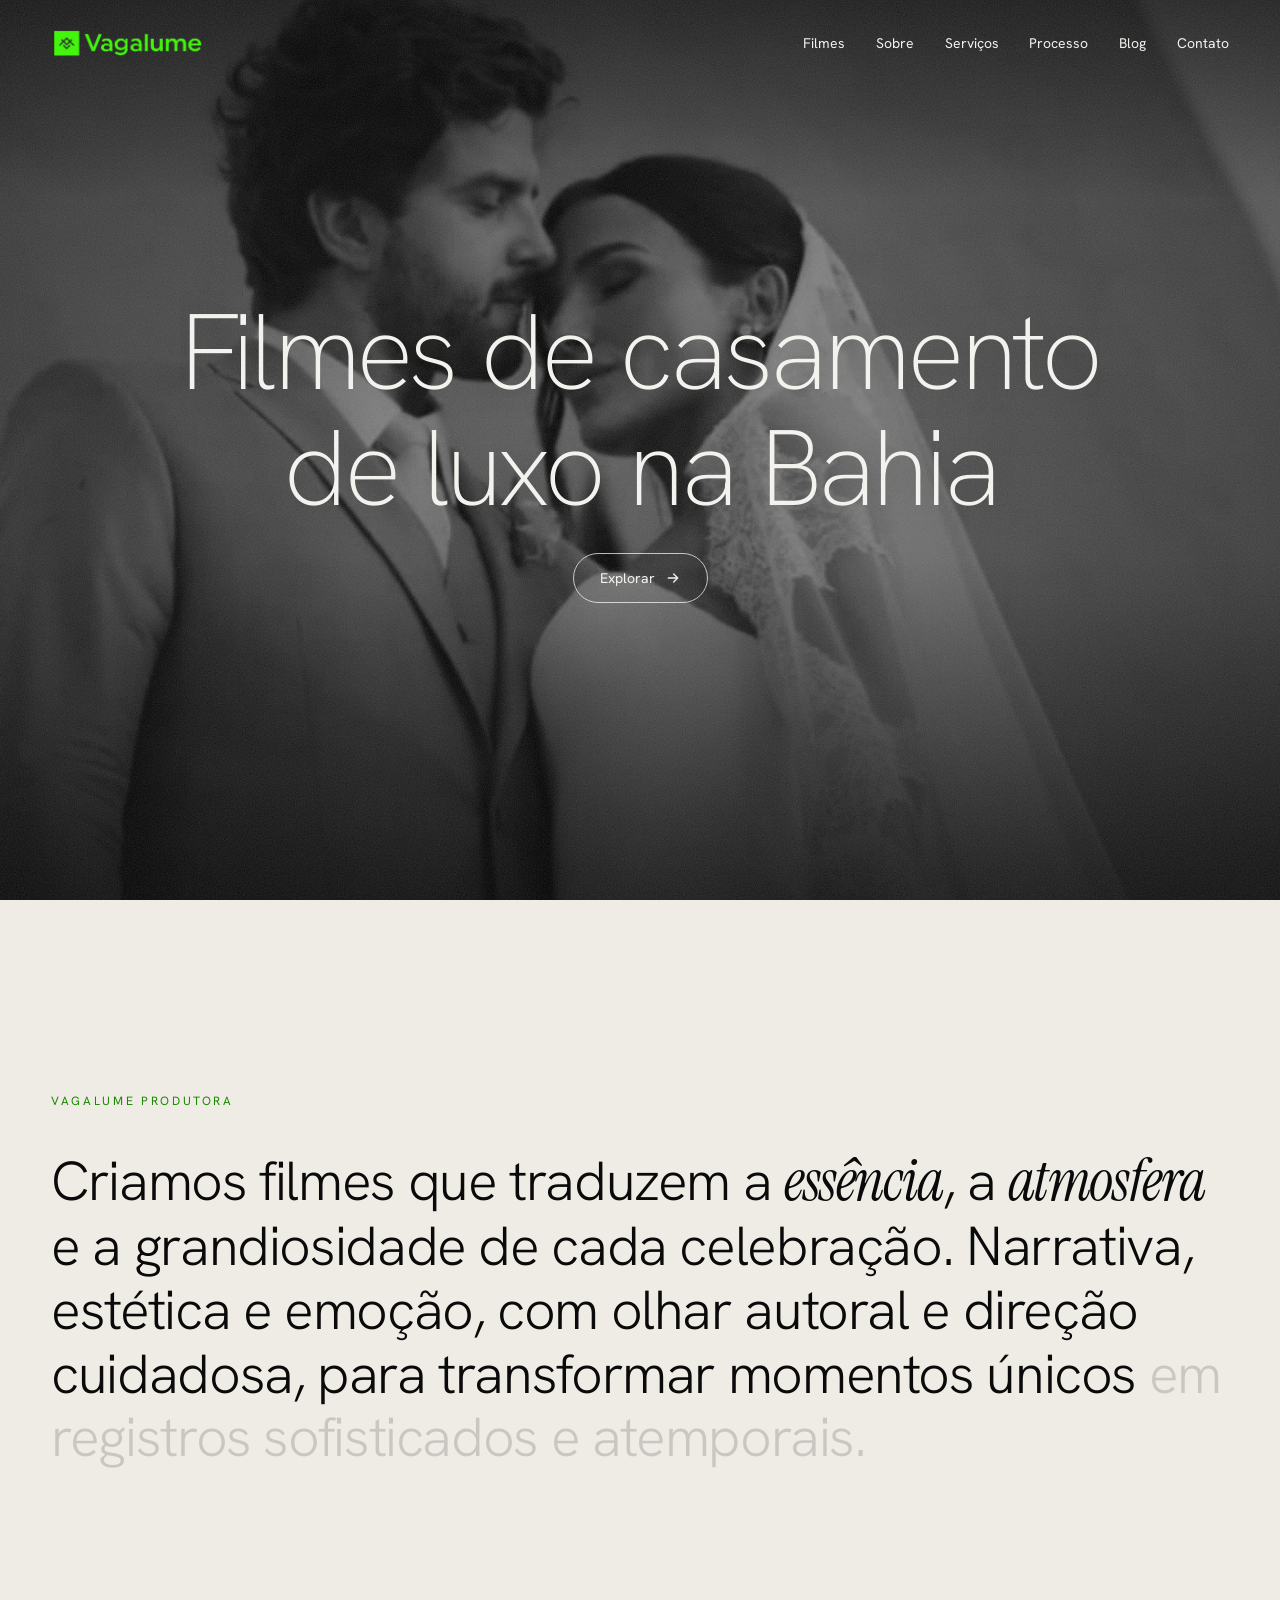
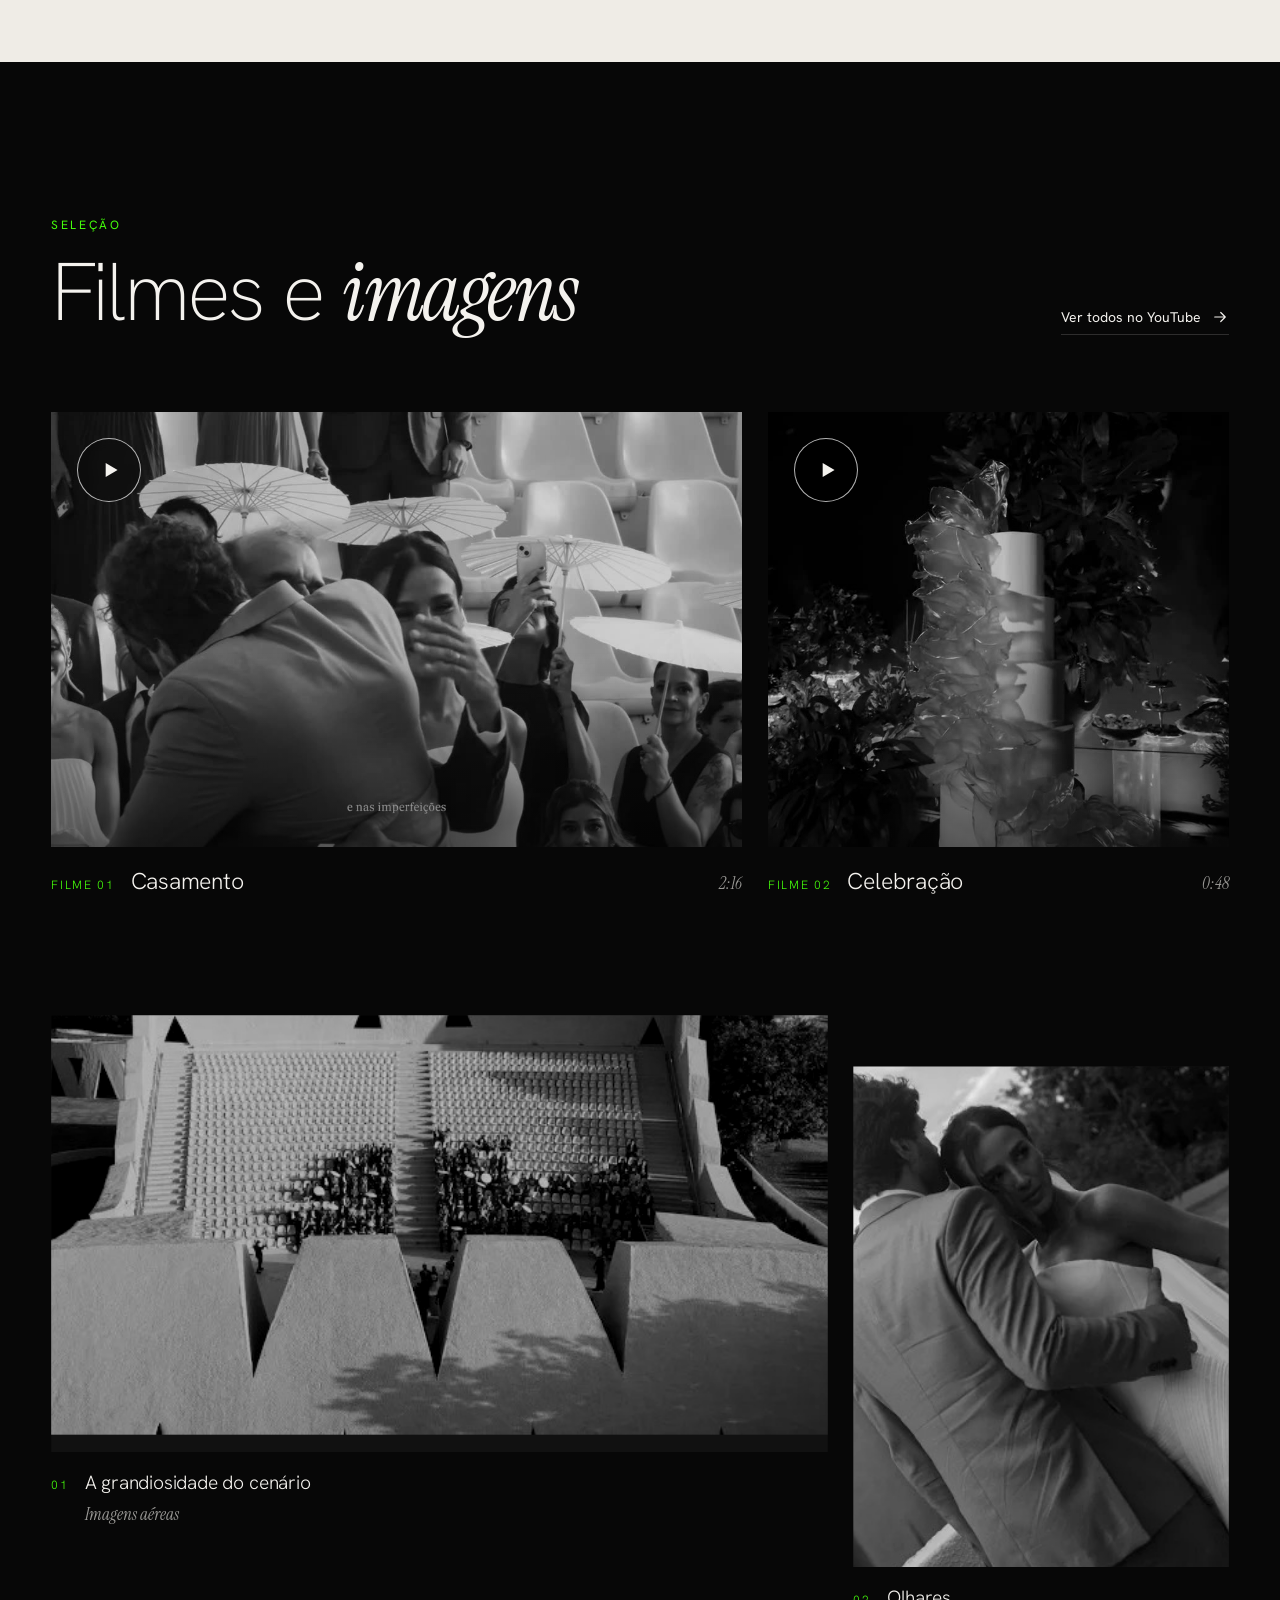
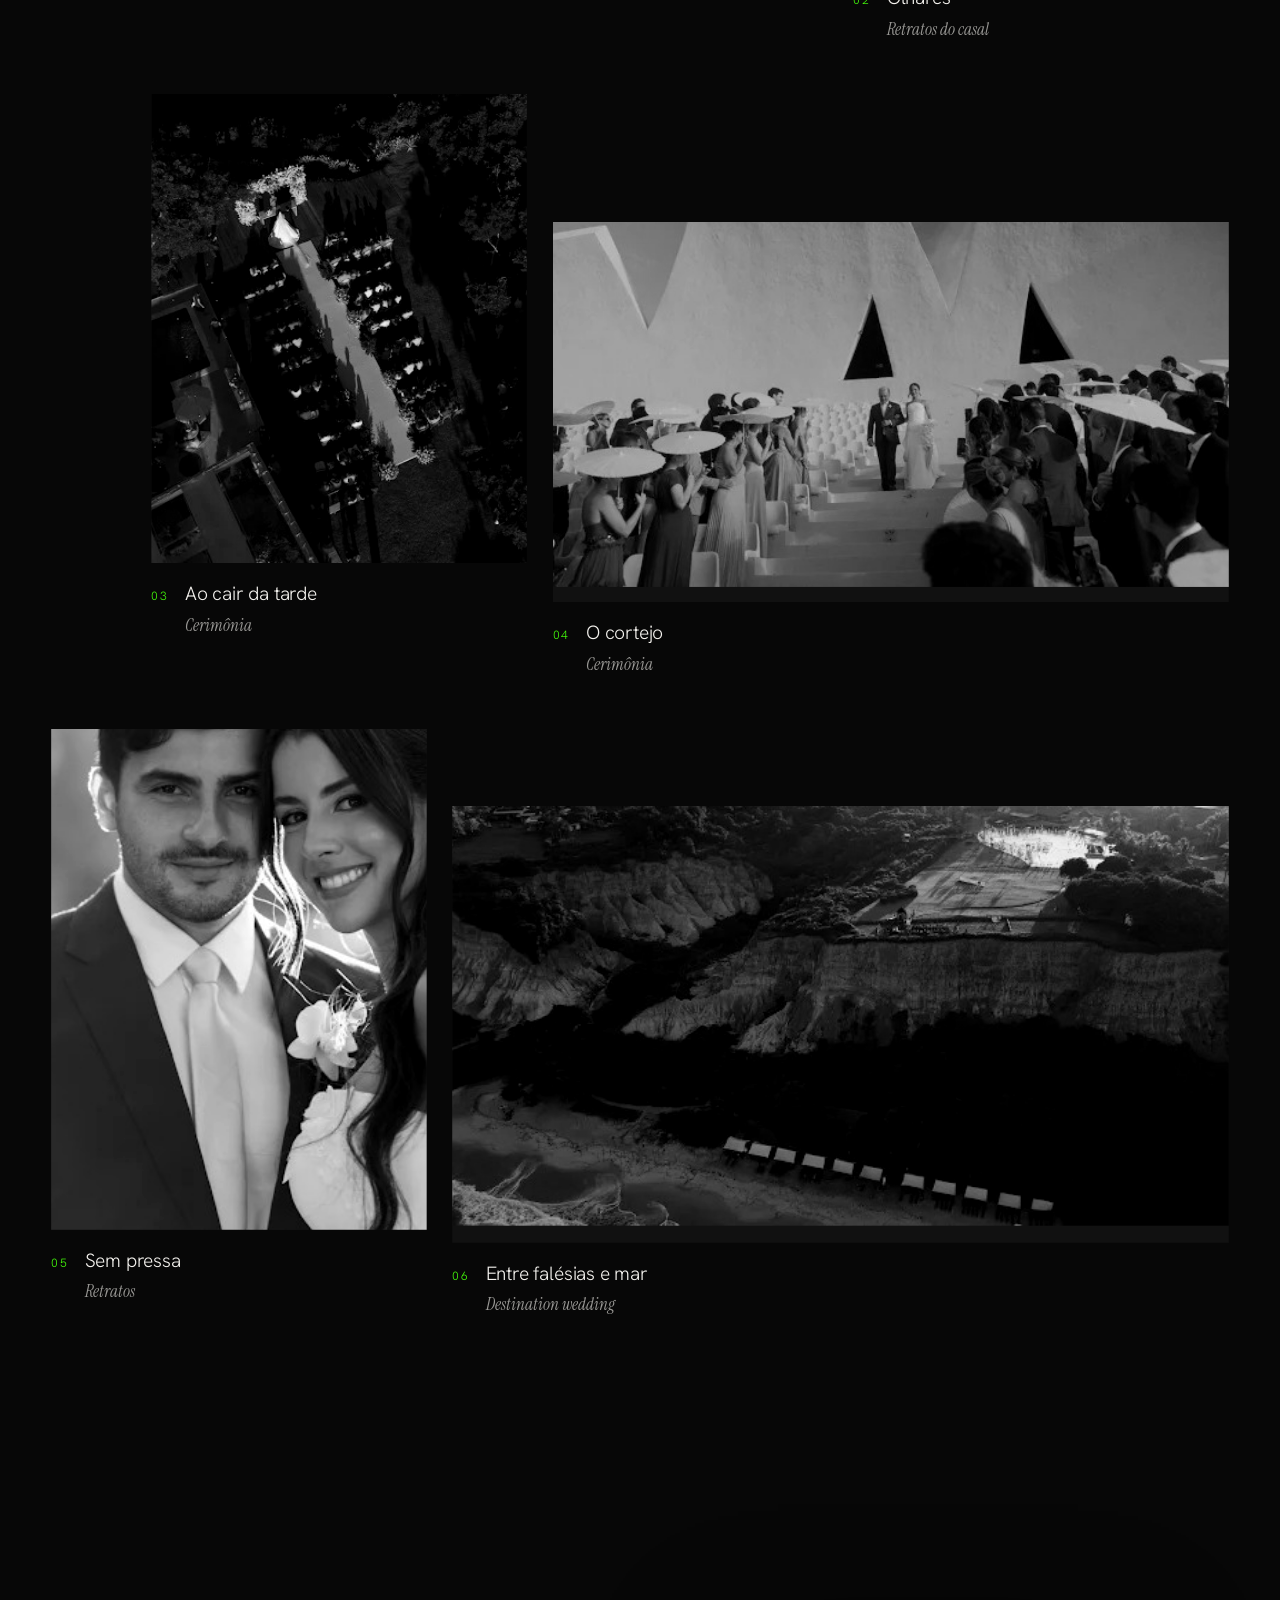
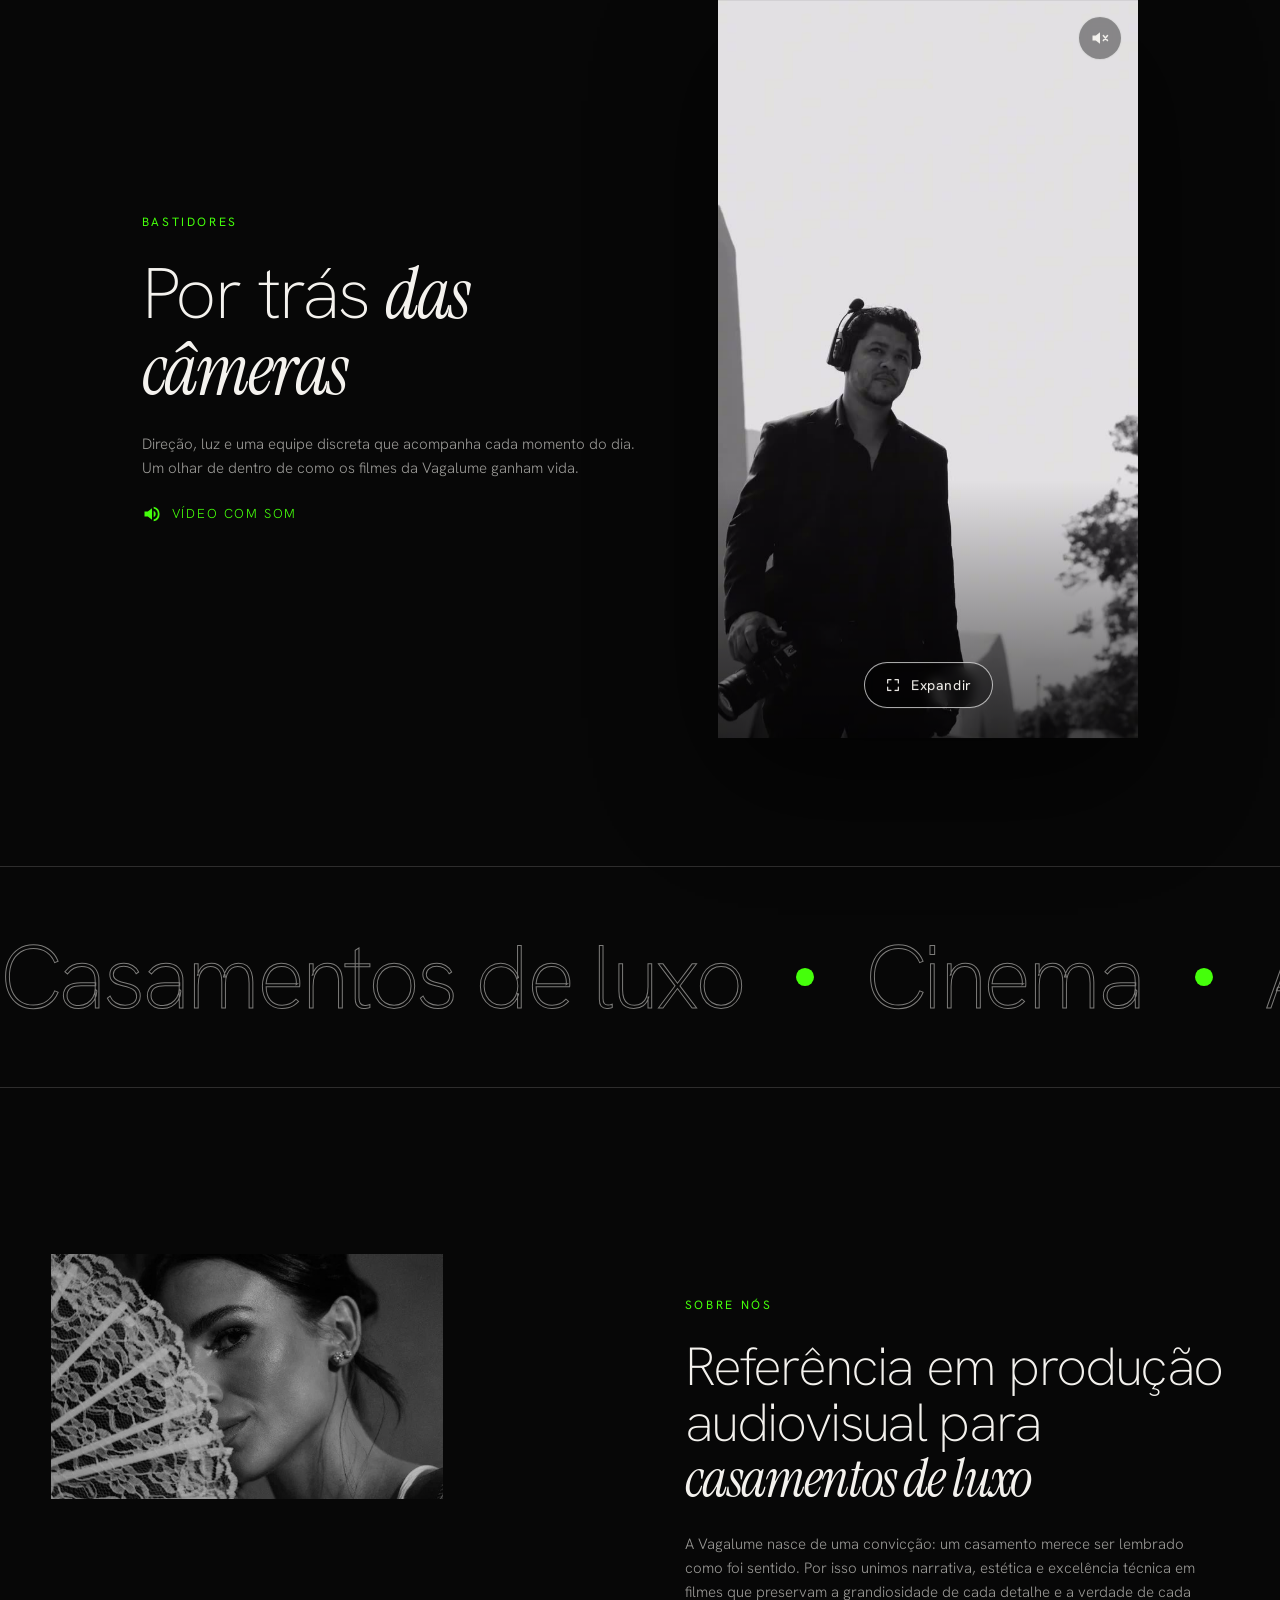
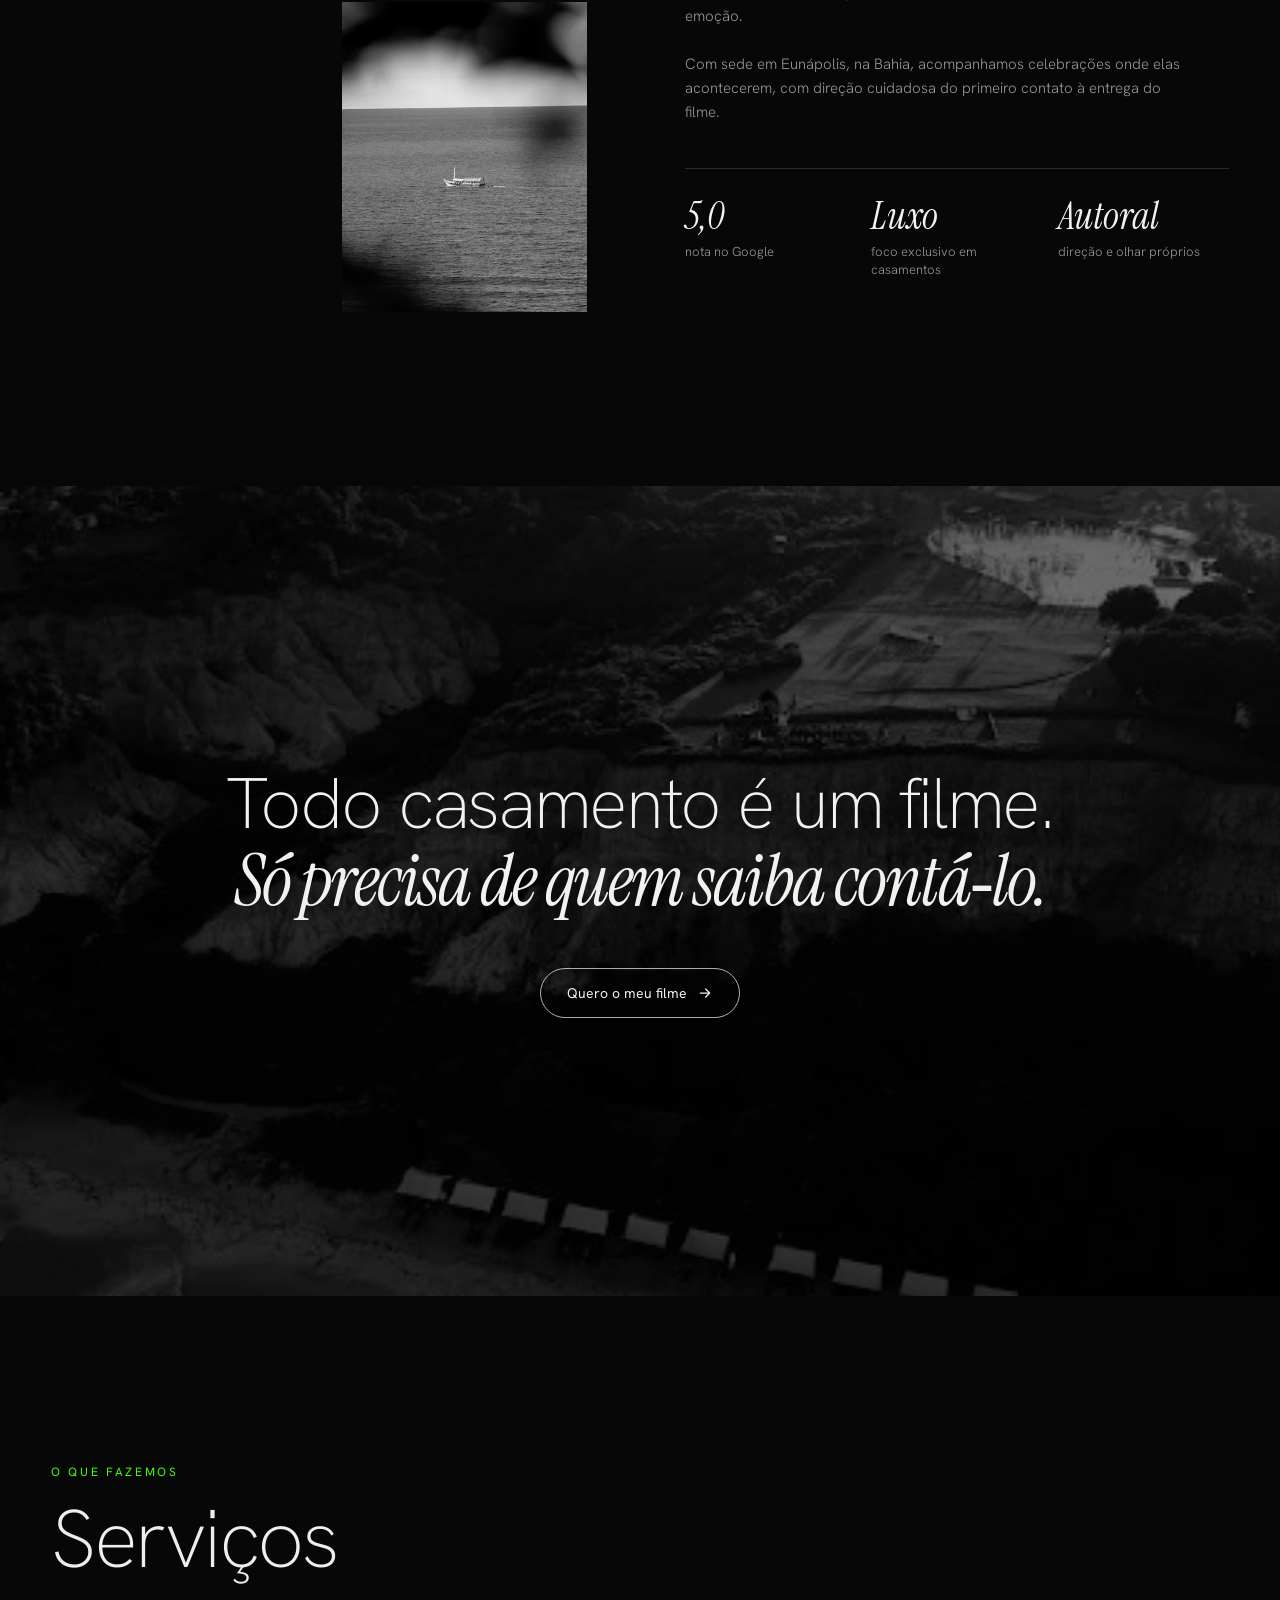
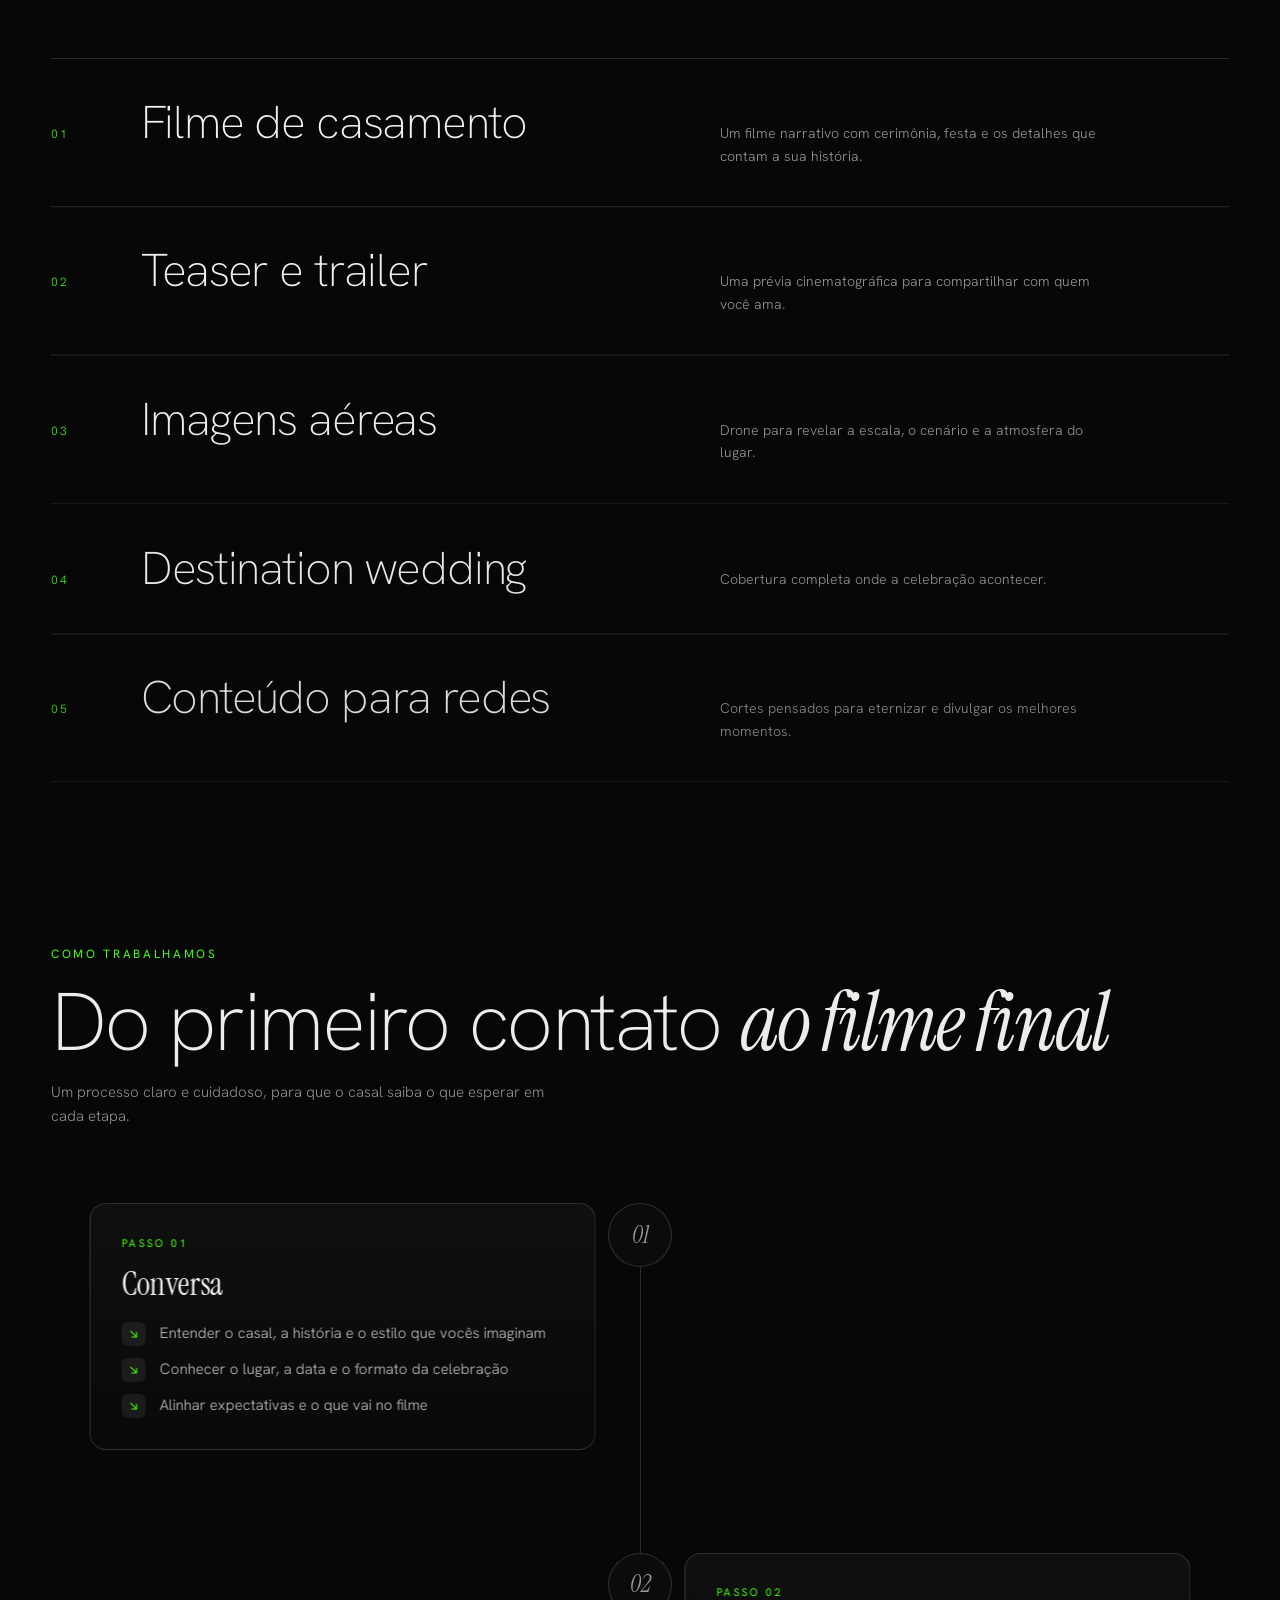
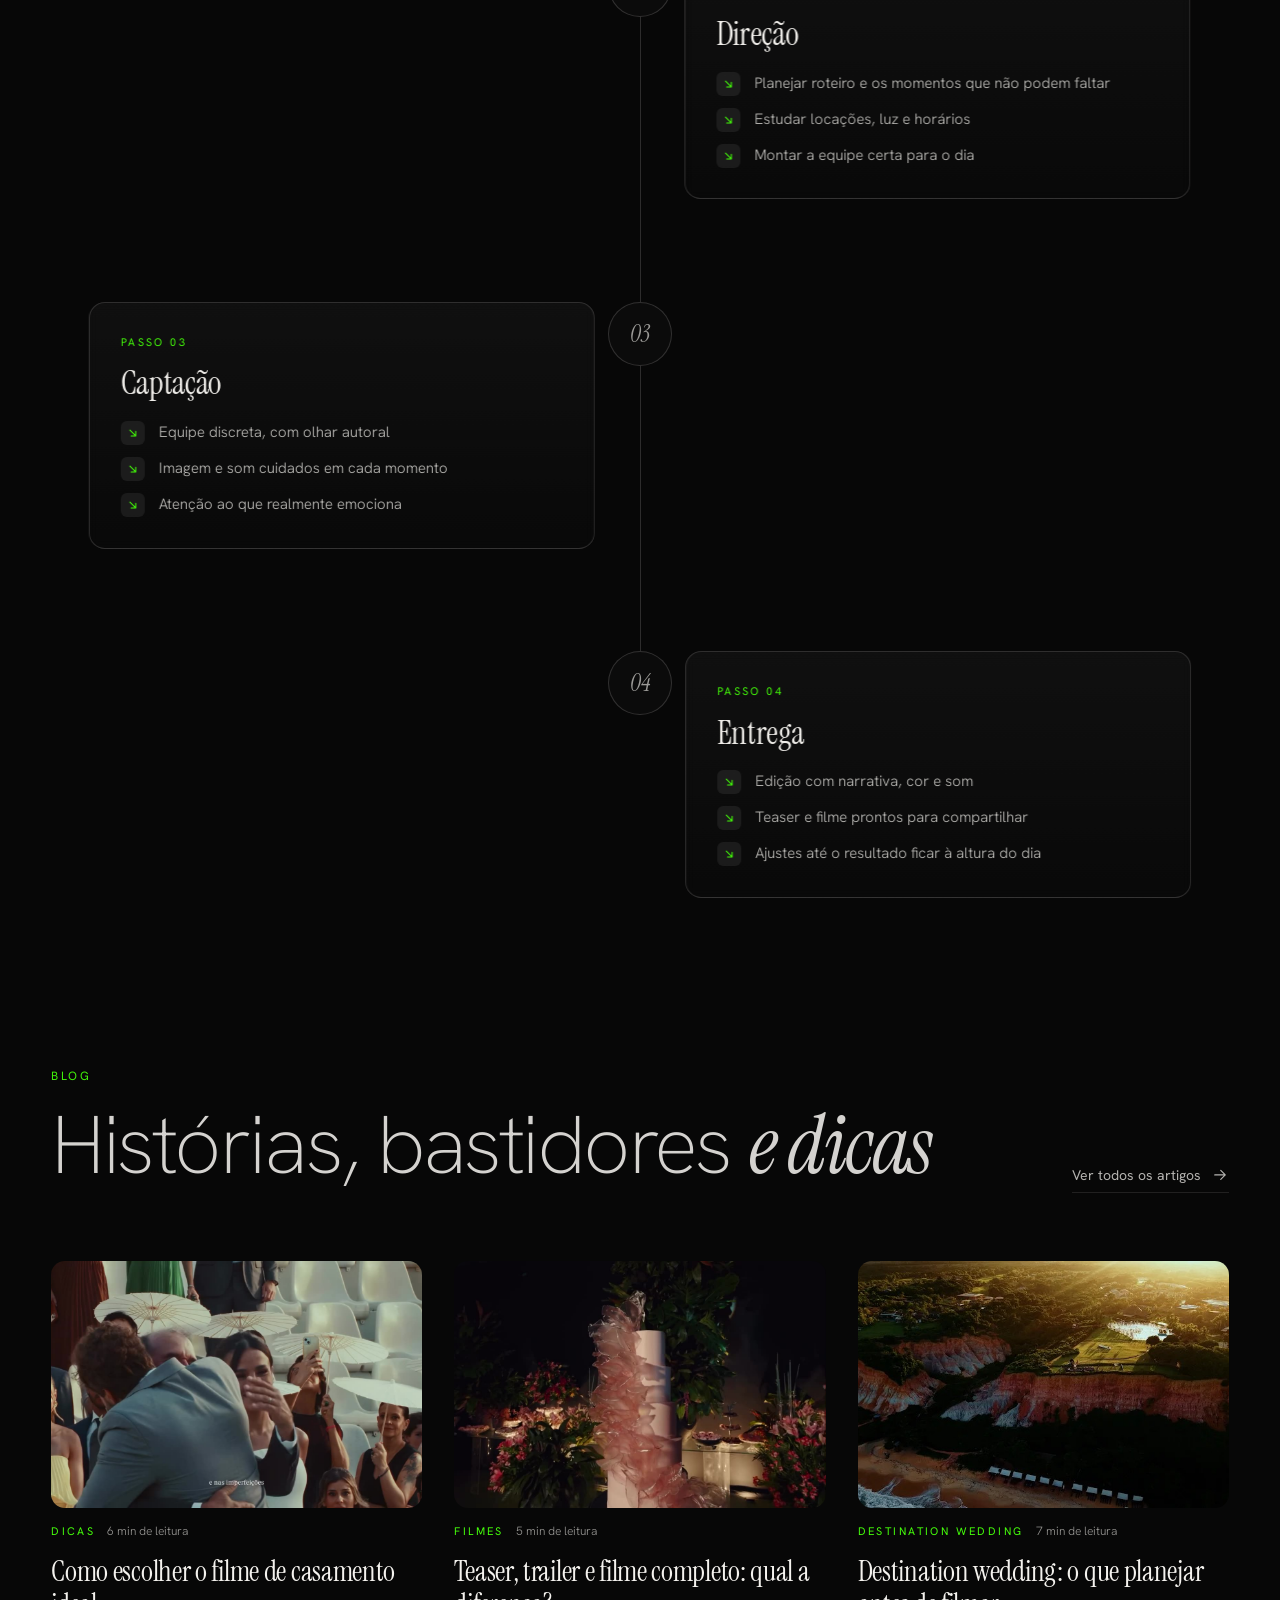
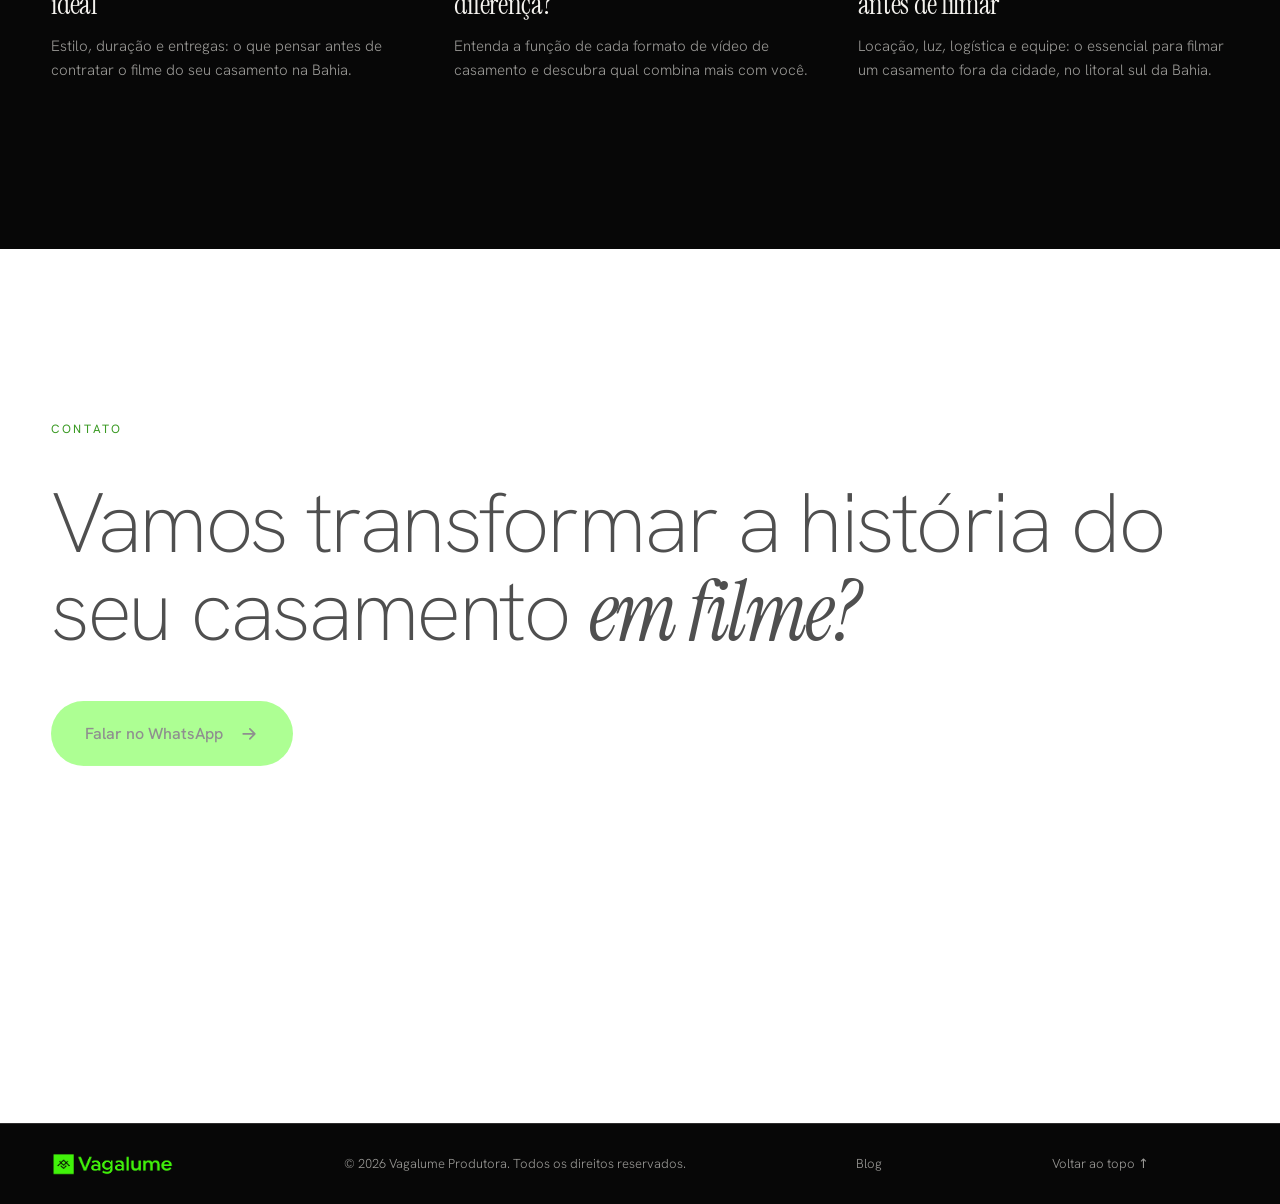
==== commit db5eeca2: "Menu mobile: botão para fechar (site e blog) Co-Authored-By: Claude Sonnet 5.5 <noreply@anthropic.co" ====
--- a/index.html
+++ b/index.html
@@ -38,6 +38,7 @@
 </header>
 
 <div class="menu" id="menu">
+  <button class="menu__close" id="menuClose" type="button" aria-label="Fechar menu"><span></span><span></span></button>
   <nav aria-label="Menu móvel">
     <a href="#filmes">Filmes</a>
     <a href="#sobre">Sobre</a>
--- a/style.css
+++ b/style.css
@@ -343,3 +343,8 @@
   .js .step:nth-child(odd) .step__card,.js .step:nth-child(even) .step__card{transform:translateX(40px)}
 }
 @media (prefers-reduced-motion:reduce){.js .step__card{opacity:1;transform:none}.timeline__line i{transform:scaleY(1)}}
+.menu__close{position:absolute;top:16px;right:var(--gut);width:44px;height:44px;background:none;border:1px solid var(--line);border-radius:50%;cursor:pointer;color:var(--fg);transition:background .4s,border-color .4s}
+.menu__close span{position:absolute;left:12px;right:12px;top:21px;height:1.5px;background:currentColor}
+.menu__close span:nth-child(1){transform:rotate(45deg)}
+.menu__close span:nth-child(2){transform:rotate(-45deg)}
+.menu__close:hover{border-color:var(--accent);color:var(--accent)}
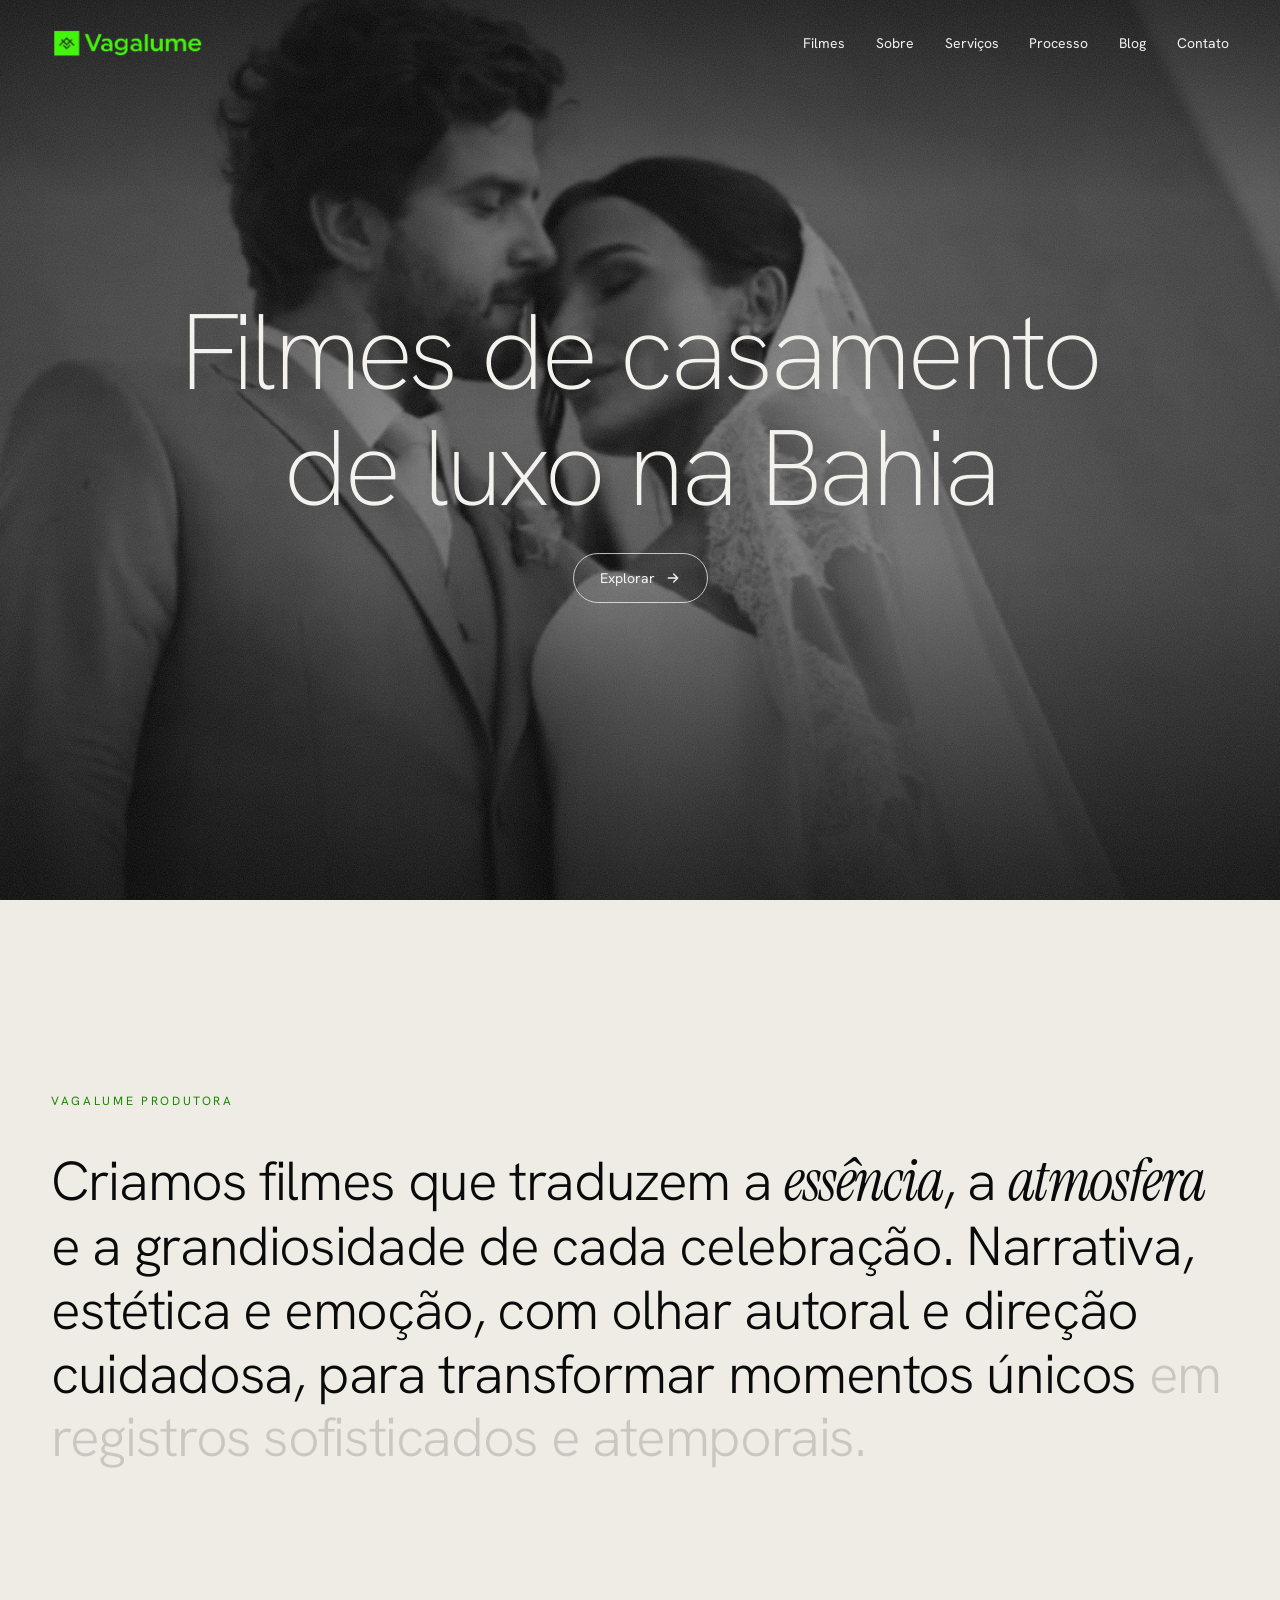
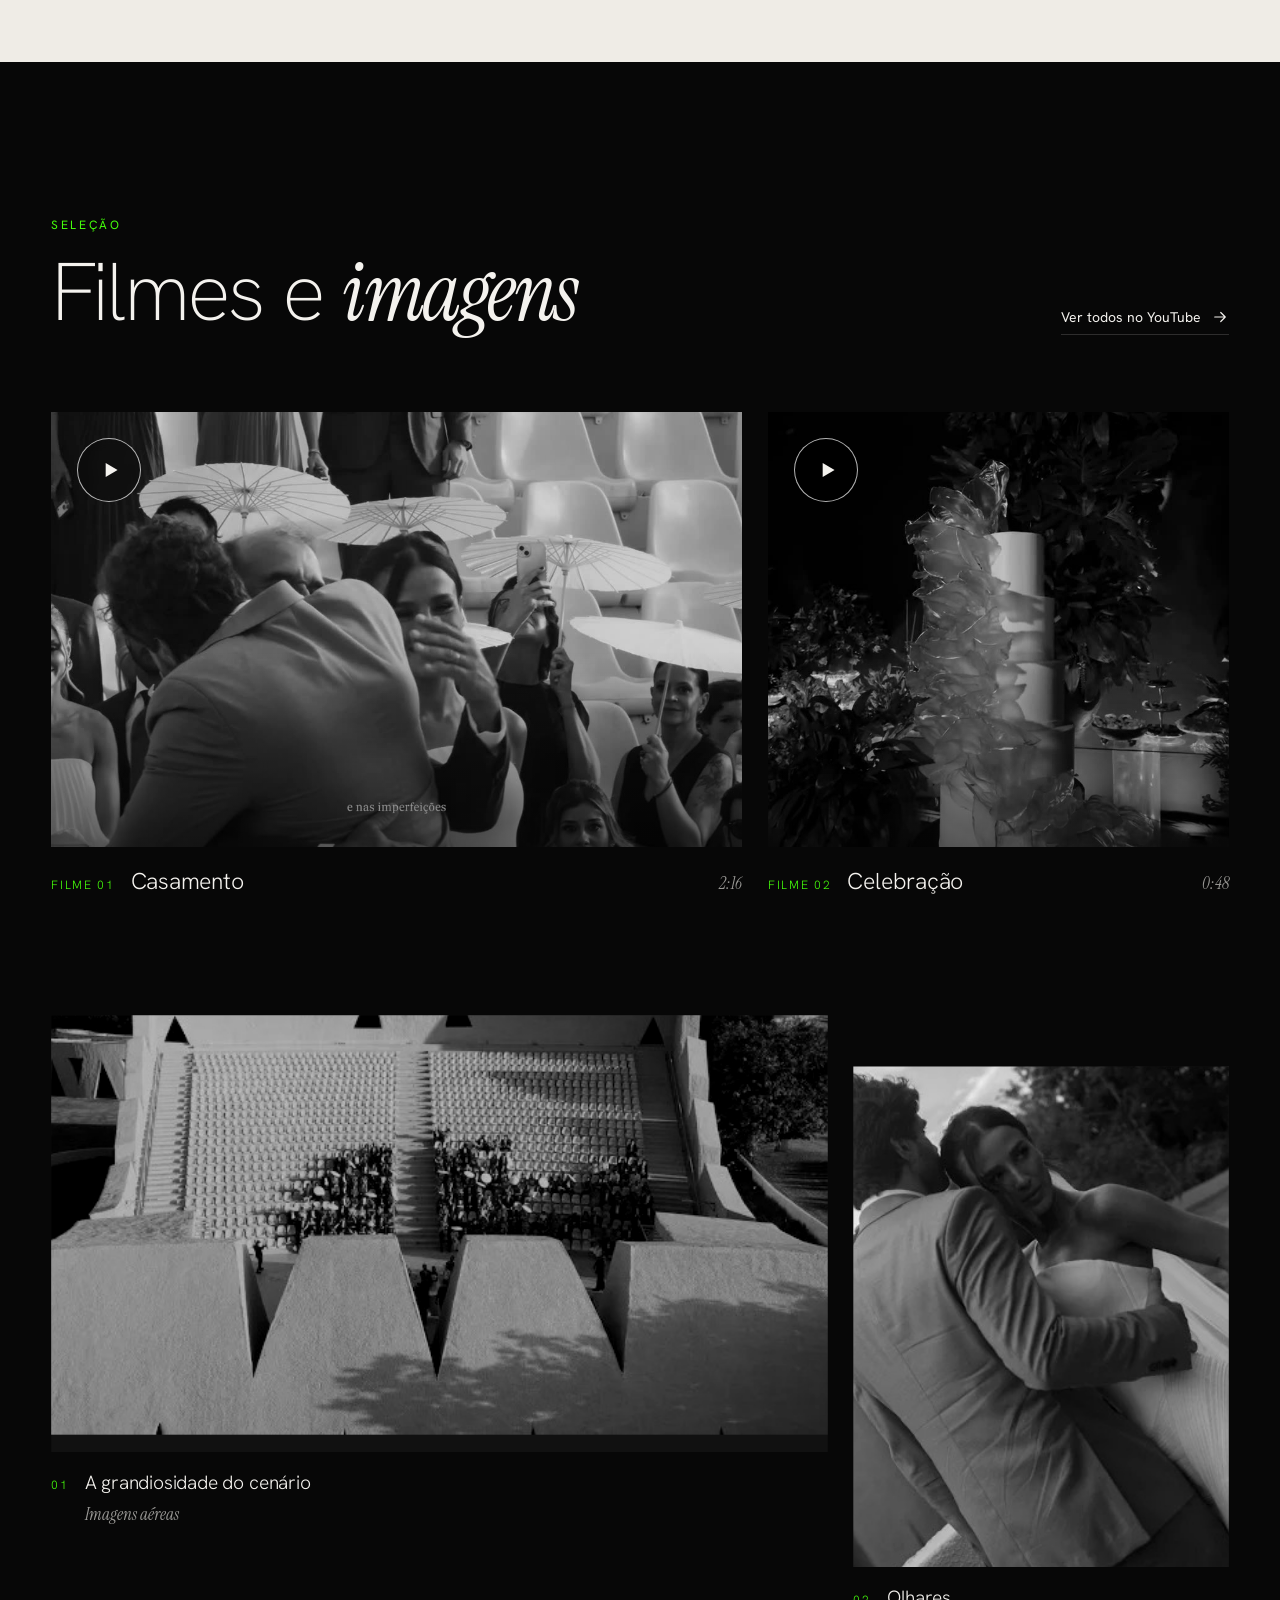
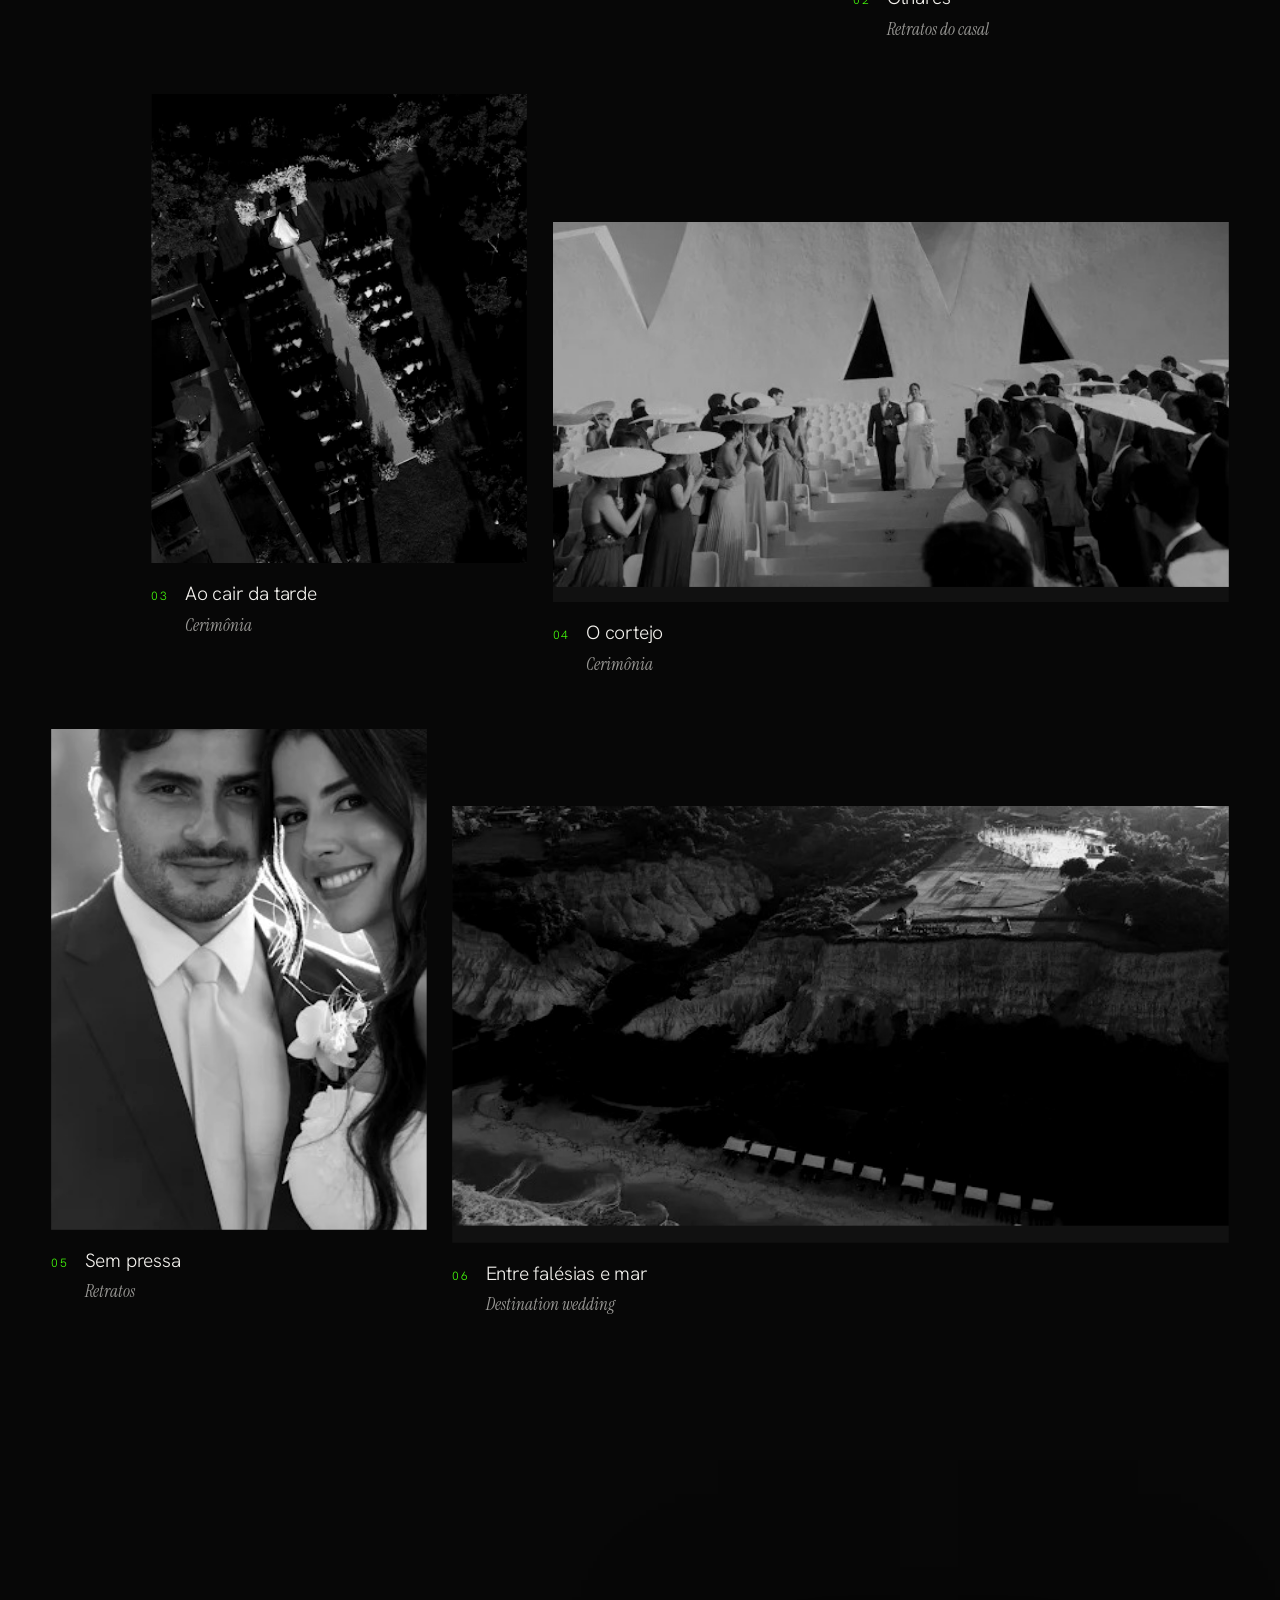
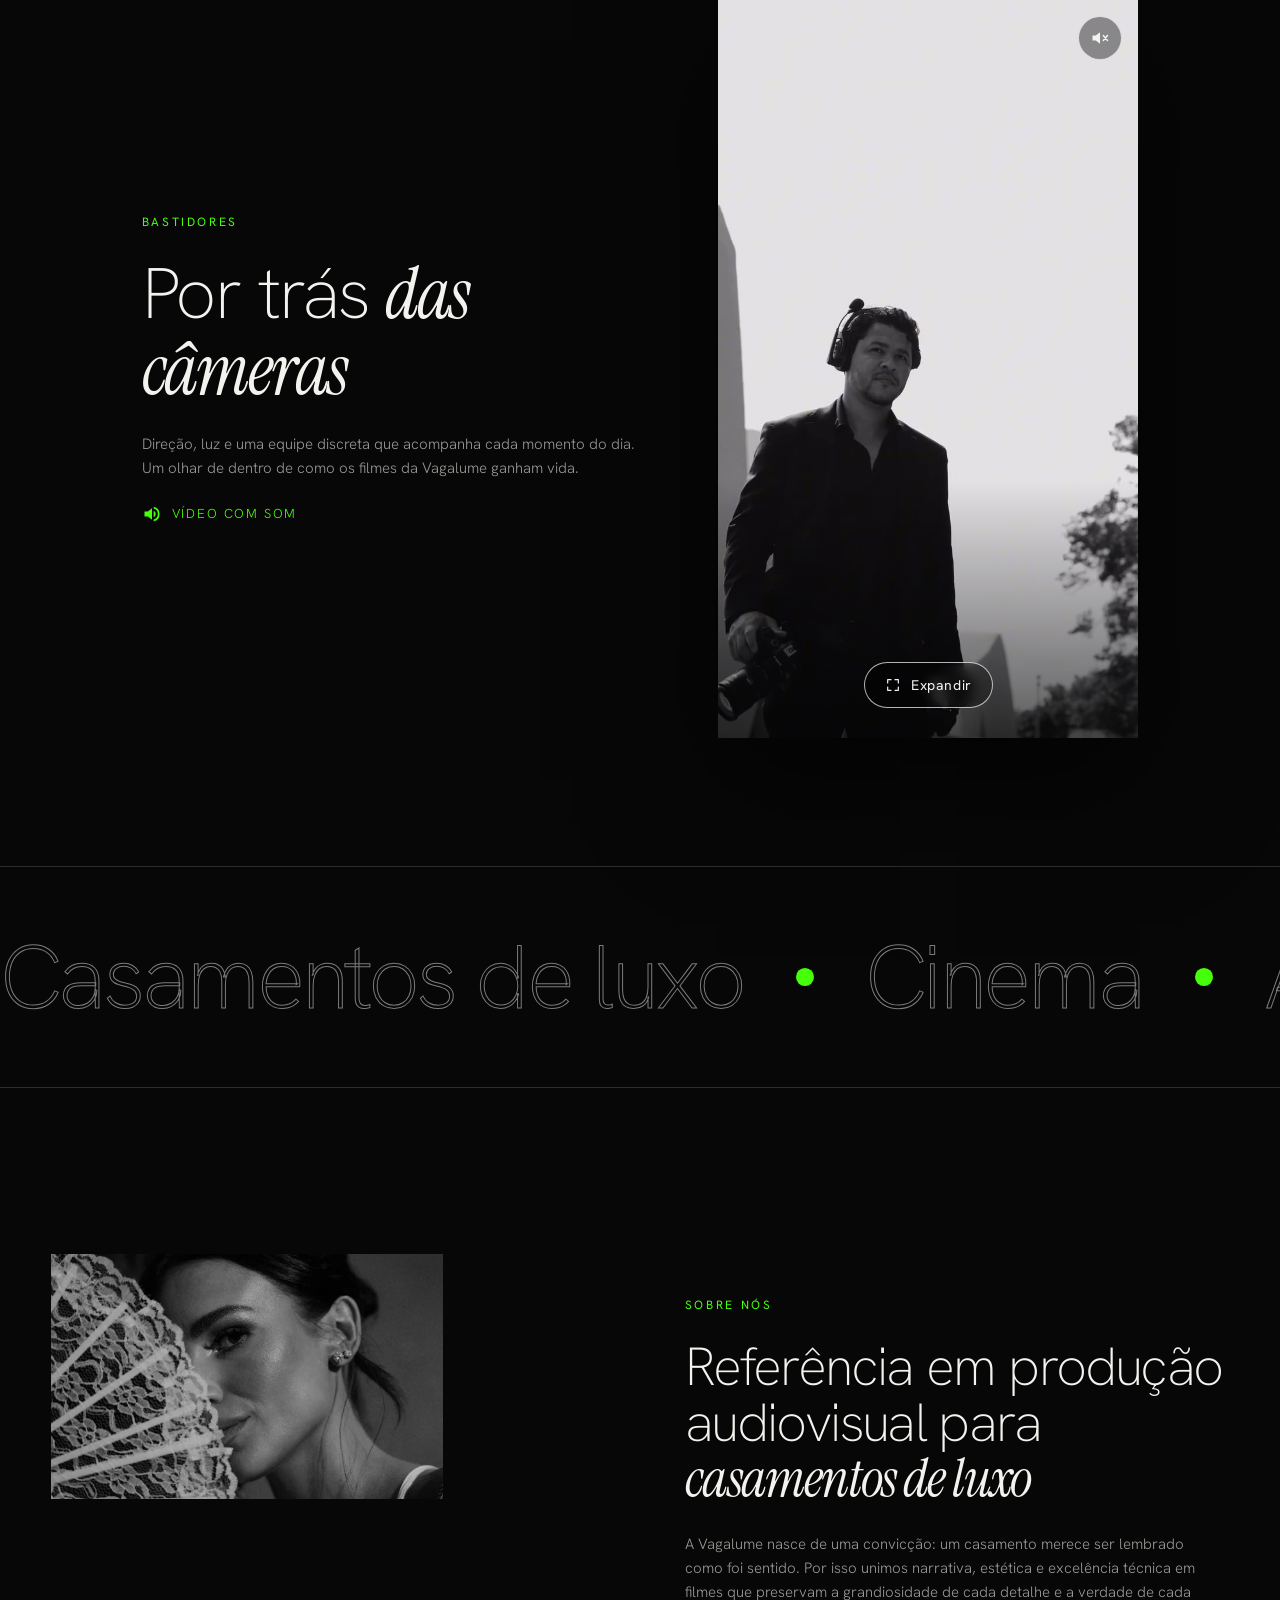
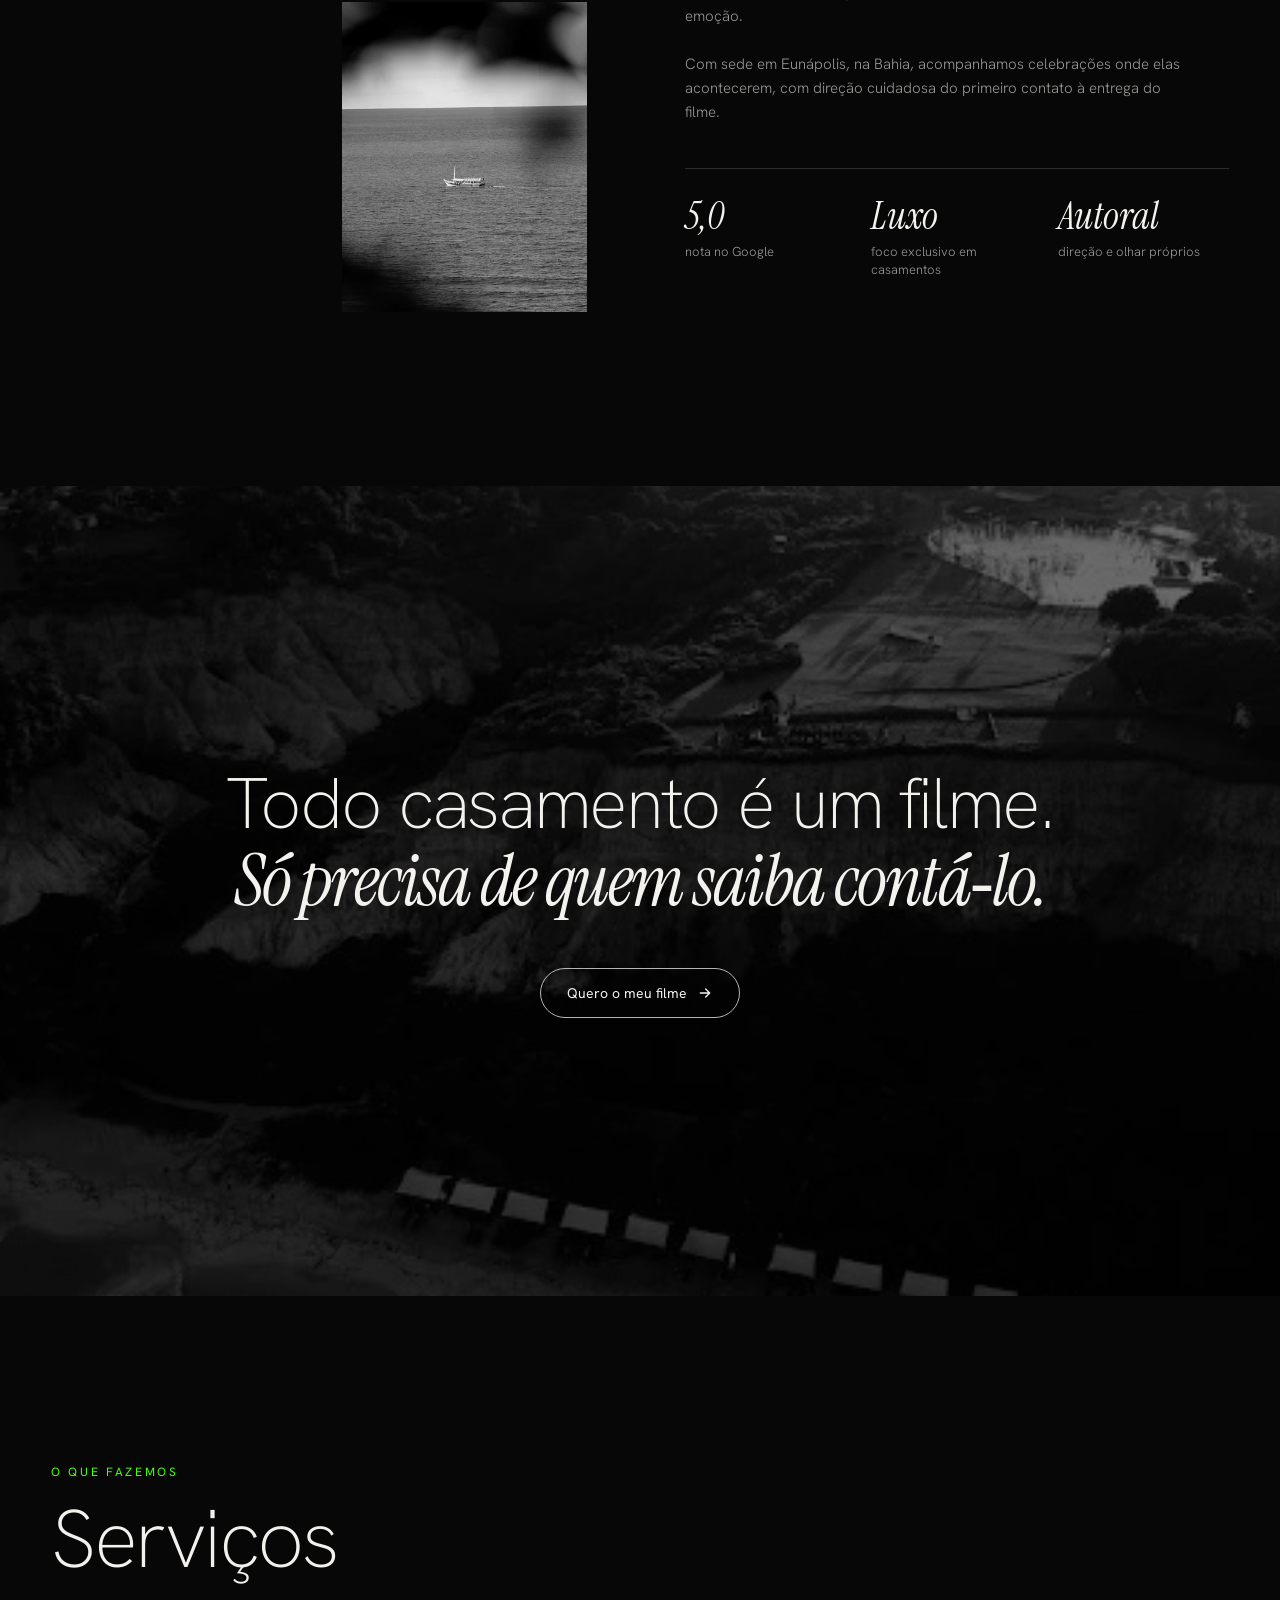
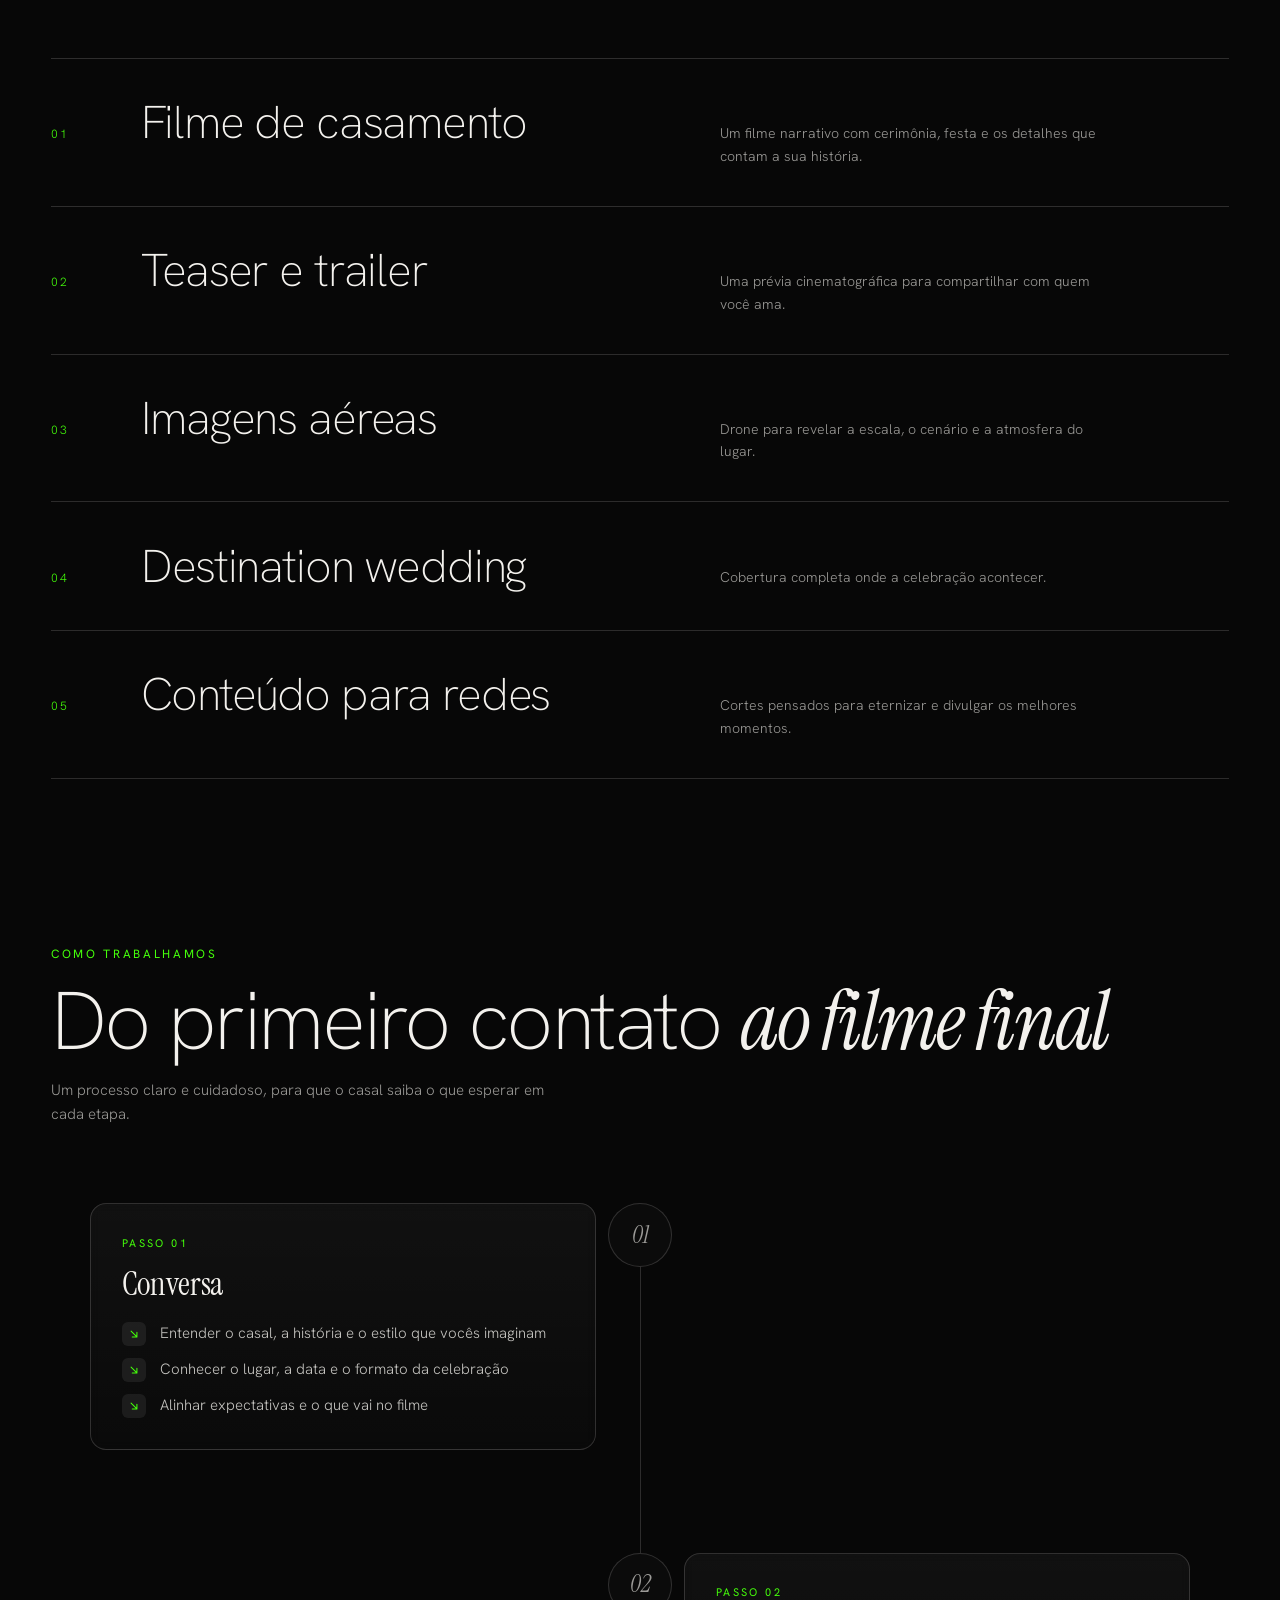
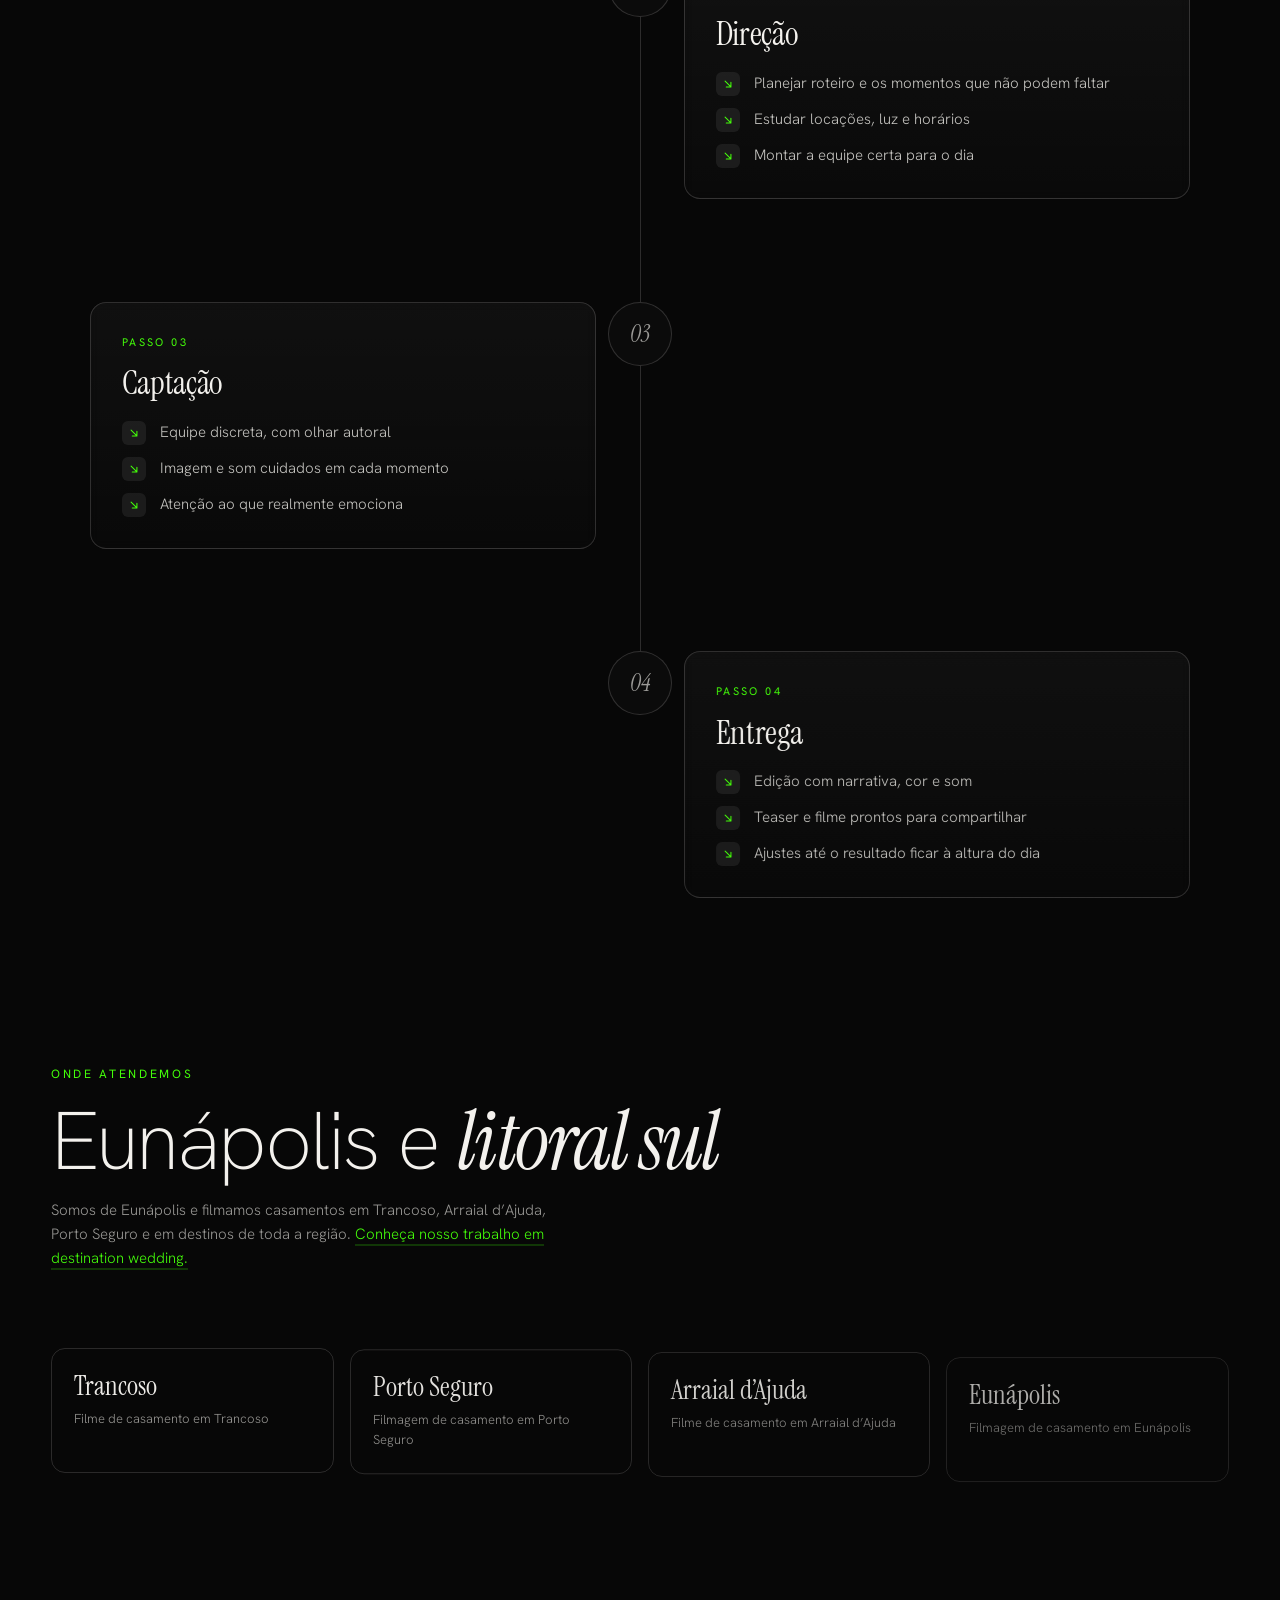
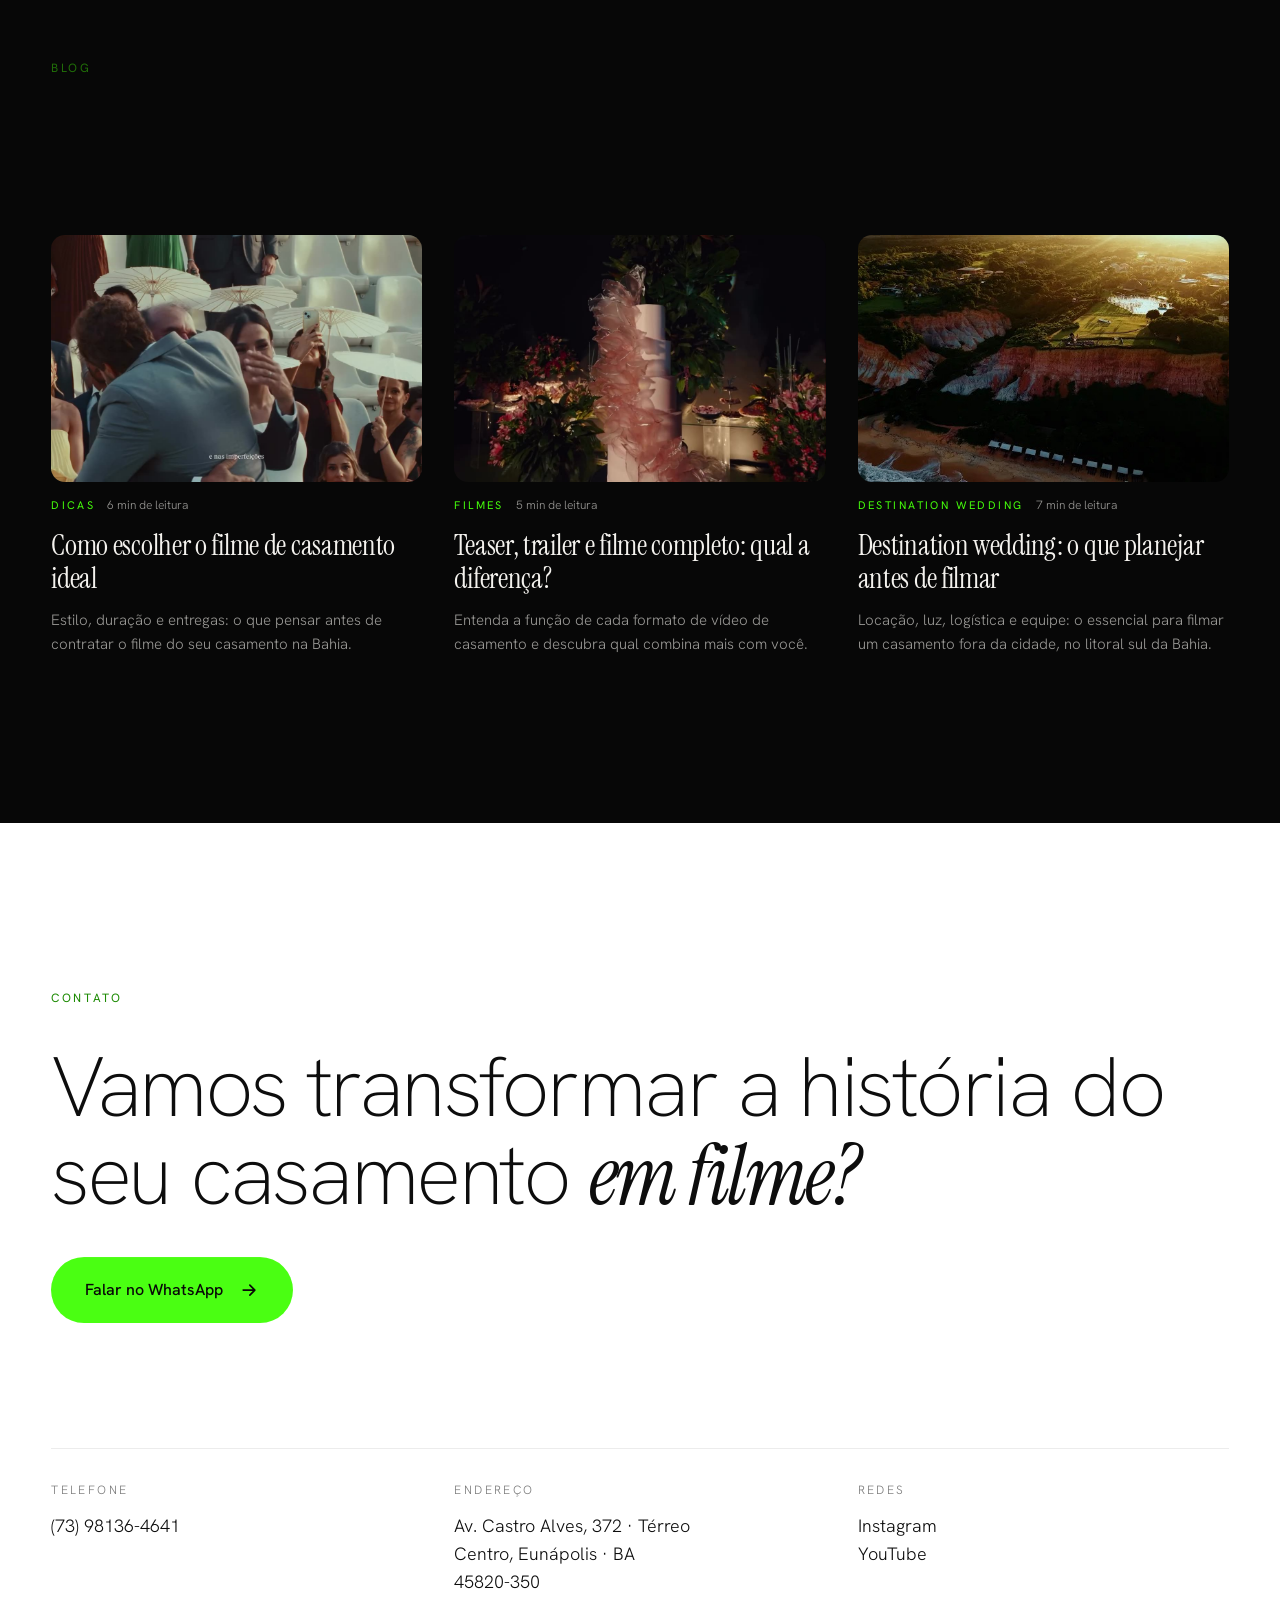
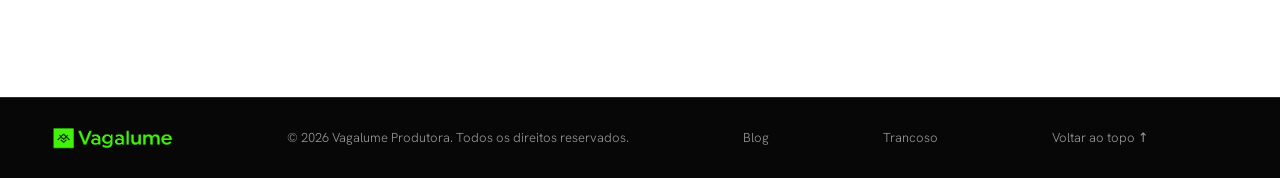
==== commit b9490efb: "SEO local: páginas de Trancoso, Porto Seguro, Arraial d'Ajuda, Eunápolis e Destination wedding, sche" ====
--- a/index.html
+++ b/index.html
@@ -3,8 +3,8 @@
 <head>
 <meta charset="utf-8">
 <meta name="viewport" content="width=device-width, initial-scale=1">
-<title>Vagalume Produtora | Filmes de casamento de luxo na Bahia</title>
-<meta name="description" content="Vagalume Produtora: produção audiovisual para casamentos de luxo. Filmes autorais que traduzem a essência, a atmosfera e a grandiosidade de cada celebração. Eunápolis, Bahia.">
+<title>Filmes de Casamento de Luxo na Bahia | Vagalume Produtora</title>
+<meta name="description" content="Produtora de filmes de casamento de luxo na Bahia. Filmes autorais e cinematográficos em Eunápolis, Porto Seguro, Arraial d’Ajuda e Trancoso.">
 <meta name="theme-color" content="#070707">
 <meta property="og:title" content="Vagalume Produtora | Filmes de casamento de luxo">
 <meta property="og:description" content="Filmes e conteúdos com olhar autoral, excelência técnica e direção cuidadosa.">
@@ -15,6 +15,7 @@
 <script>document.documentElement.classList.add('js')</script>
 <link rel="stylesheet" href="style.css">
 <link rel="stylesheet" href="/blog/blog.css">
+<script type="application/ld+json">{"@context": "https://schema.org", "@type": "ProfessionalService", "name": "Vagalume Produtora", "description": "Filmes de casamento de luxo na Bahia", "url": "https://vagalumeprodutora.vercel.app/", "image": "https://vagalumeprodutora.vercel.app/assets/img/logo.png", "telephone": "+55 73 98136-4641", "address": {"@type": "PostalAddress", "streetAddress": "Av. Castro Alves, 372 - Térreo", "addressLocality": "Eunápolis", "addressRegion": "BA", "postalCode": "45820-350", "addressCountry": "BR"}, "areaServed": ["Eunápolis", "Porto Seguro", "Arraial d’Ajuda", "Trancoso"], "sameAs": ["https://www.instagram.com/vagalumeprodutora/", "http://www.youtube.com/@VagalumeProdutora"]}</script>
 </head>
 <body>
 
@@ -274,6 +275,21 @@
   </div>
 </section>
 
+<!-- ONDE ATENDEMOS -->
+<section class="areas" id="atendimento">
+  <header class="section-head">
+    <p class="eyebrow" data-reveal>Onde atendemos</p>
+    <h2 data-reveal>Eunápolis e <em>litoral sul</em></h2>
+    <p class="section-head__sub" data-reveal>Somos de Eunápolis e filmamos casamentos em Trancoso, Arraial d’Ajuda, Porto Seguro e em destinos de toda a região. <a class="areas__link" href="/destination-wedding-bahia/">Conheça nosso trabalho em destination wedding.</a></p>
+  </header>
+  <ul class="arealist">
+    <li data-reveal><a href="/filme-de-casamento-trancoso/"><span>Trancoso</span><small>Filme de casamento em Trancoso</small></a></li>
+    <li data-reveal><a href="/filmagem-de-casamento-porto-seguro/"><span>Porto Seguro</span><small>Filmagem de casamento em Porto Seguro</small></a></li>
+    <li data-reveal><a href="/filme-de-casamento-arraial-dajuda/"><span>Arraial d’Ajuda</span><small>Filme de casamento em Arraial d’Ajuda</small></a></li>
+    <li data-reveal><a href="/filmagem-de-casamento-eunapolis/"><span>Eunápolis</span><small>Filmagem de casamento em Eunápolis</small></a></li>
+  </ul>
+</section>
+
 <!-- BLOG -->
 <section class="bloghome" id="blog">
   <header class="section-head">
@@ -329,6 +345,7 @@
   <img src="assets/img/logo.png" alt="Vagalume Produtora">
   <p>© <span id="year">2026</span> Vagalume Produtora. Todos os direitos reservados.</p>
   <a href="/blog/">Blog</a>
+  <a href="/filme-de-casamento-trancoso/">Trancoso</a>
   <a href="#topo">Voltar ao topo ↑</a>
 </footer>
 
--- a/blog/blog.css
+++ b/blog/blog.css
@@ -63,3 +63,30 @@
 /* bloco do blog na home */
 .bloghome{padding:0 var(--gut) clamp(90px,13vw,200px)}
 .bloghome .bcard__img img{height:100%}
+/* páginas de cidade */
+.cityhero{display:flex;flex-direction:column;align-items:flex-start;gap:24px;padding-bottom:clamp(36px,5vw,64px)}
+.cityhero h1{font-size:clamp(2.6rem,6.6vw,6.2rem);margin:0}
+.cityhero__lead{max-width:40em;color:var(--mute);font-size:clamp(16px,1.3vw,19px);line-height:1.7}
+.faq{padding:0 var(--gut) clamp(56px,8vw,110px)}
+.faq__in{max-width:calc(760px);margin:0 auto}
+.faq .eyebrow{margin-bottom:14px}
+.faq h2{font-weight:200;letter-spacing:-.03em;line-height:1.05;font-size:clamp(2rem,4vw,3.4rem);margin-bottom:28px}
+.faq details{border-top:1px solid var(--line);padding:18px 0}
+.faq details:last-child{border-bottom:1px solid var(--line)}
+.faq summary{cursor:pointer;list-style:none;display:flex;justify-content:space-between;gap:20px;font-size:clamp(16px,1.3vw,19px);font-weight:400}
+.faq summary::-webkit-details-marker{display:none}
+.faq summary::after{content:"+";color:var(--accent);font-size:1.4em;line-height:1;transition:transform .4s var(--ease)}
+.faq details[open] summary::after{transform:rotate(45deg)}
+.faq details p{margin-top:12px;color:var(--mute);font-size:15px;line-height:1.7;max-width:40em}
+.arealist{display:grid;grid-template-columns:repeat(4,1fr);gap:16px}
+.arealist a{display:flex;flex-direction:column;gap:8px;padding:22px;border:1px solid var(--line);border-radius:14px;height:100%;transition:border-color .4s,background .4s}
+.arealist a:hover{border-color:var(--accent);background:rgba(69,255,11,.04)}
+.arealist span{font-family:var(--serif);font-size:1.7rem;line-height:1.1}
+.arealist small{color:var(--mute);font-size:13px}
+.related--blog{background:var(--bg)}
+@media (max-width:900px){.arealist{grid-template-columns:1fr 1fr}}
+@media (max-width:520px){.arealist{grid-template-columns:1fr}}
+/* home: onde atendemos */
+.areas{padding:0 var(--gut) clamp(90px,13vw,200px)}
+.areas .arealist{margin-top:8px}
+.areas__link{color:var(--accent);border-bottom:1px solid rgba(69,255,11,.4)}
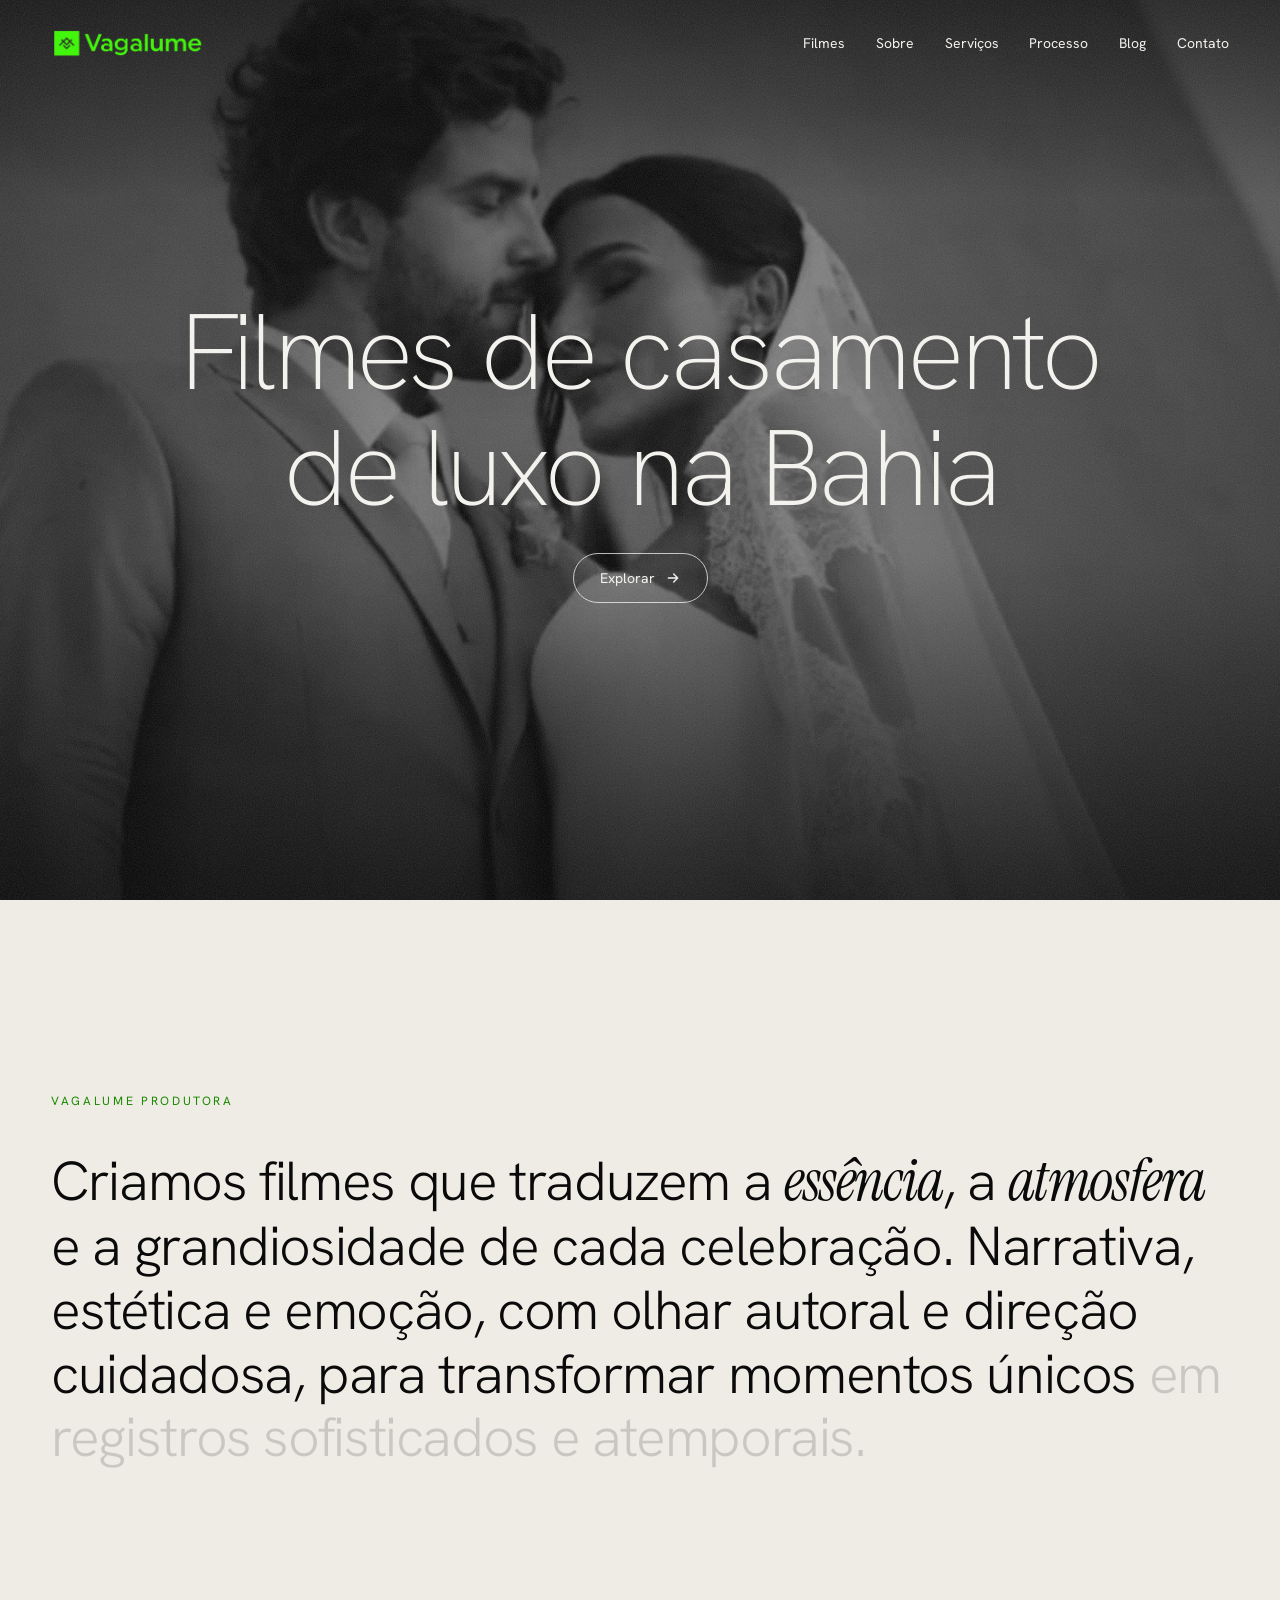
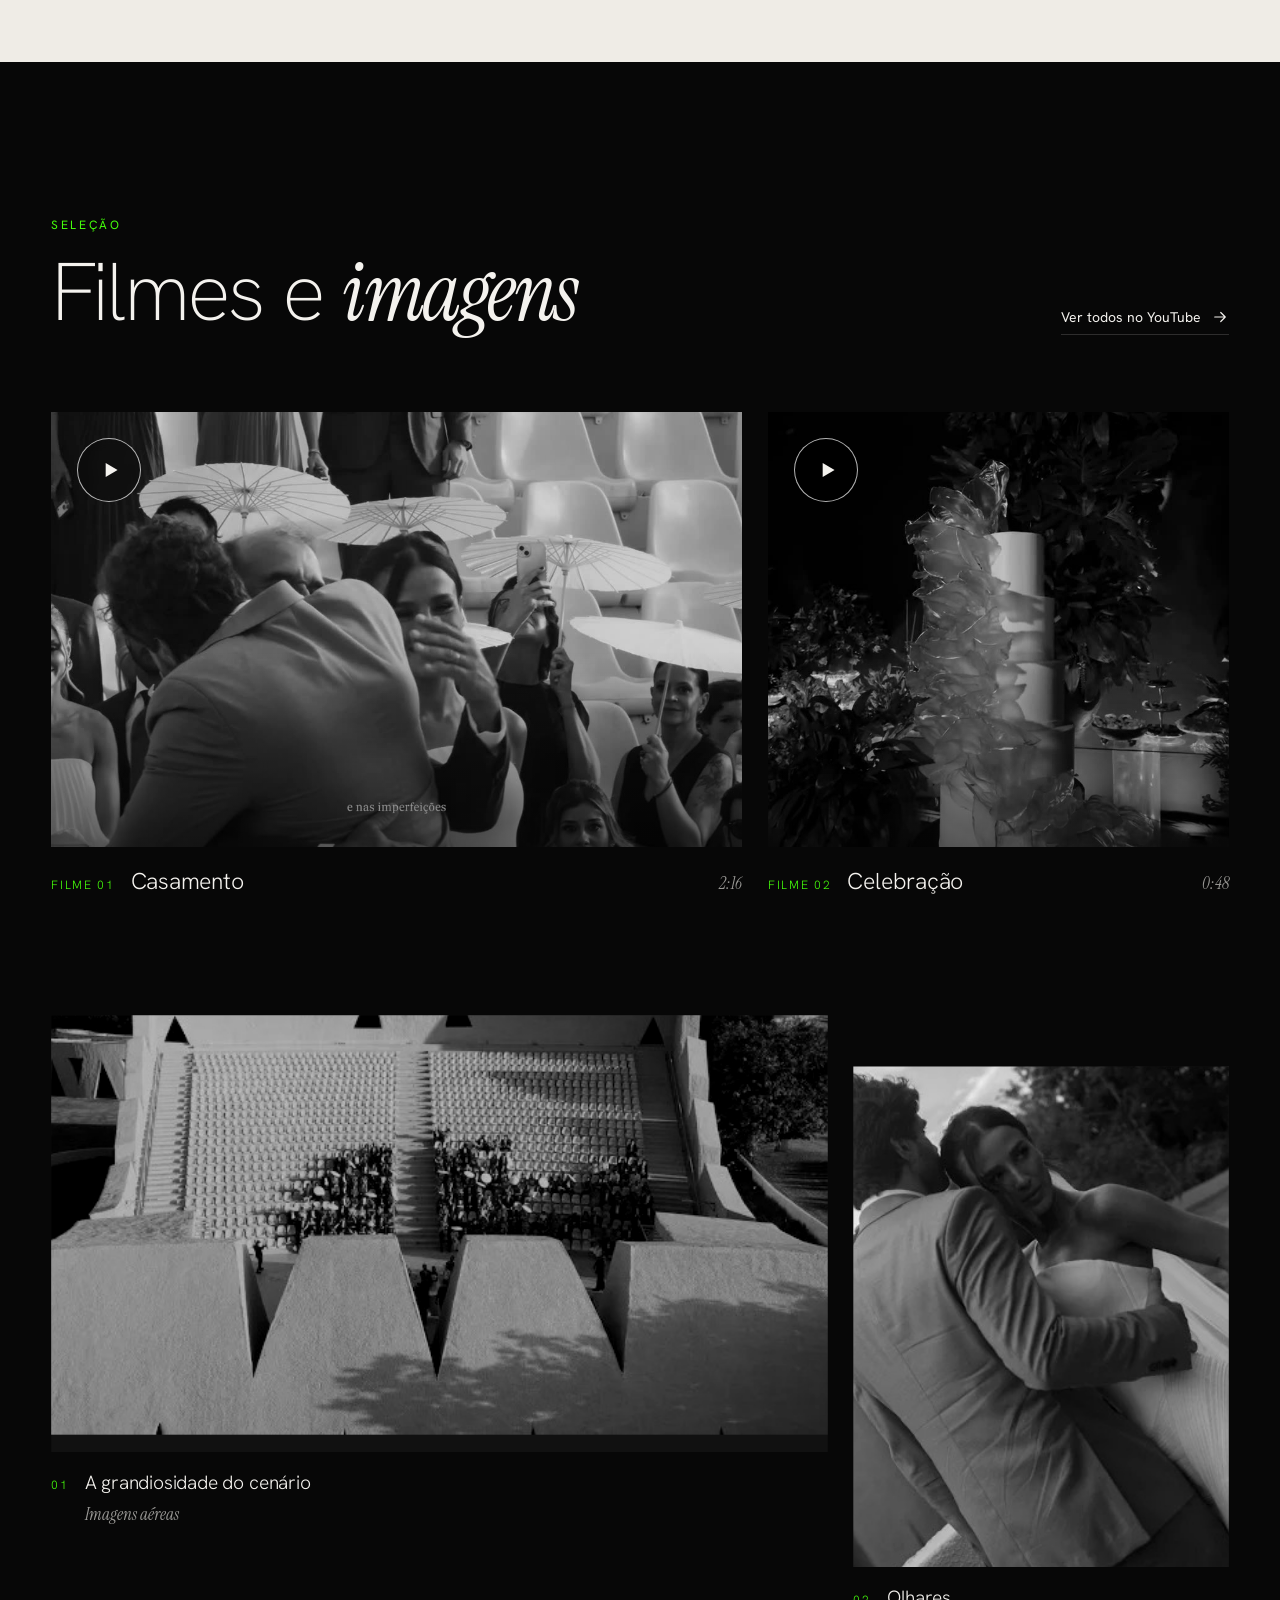
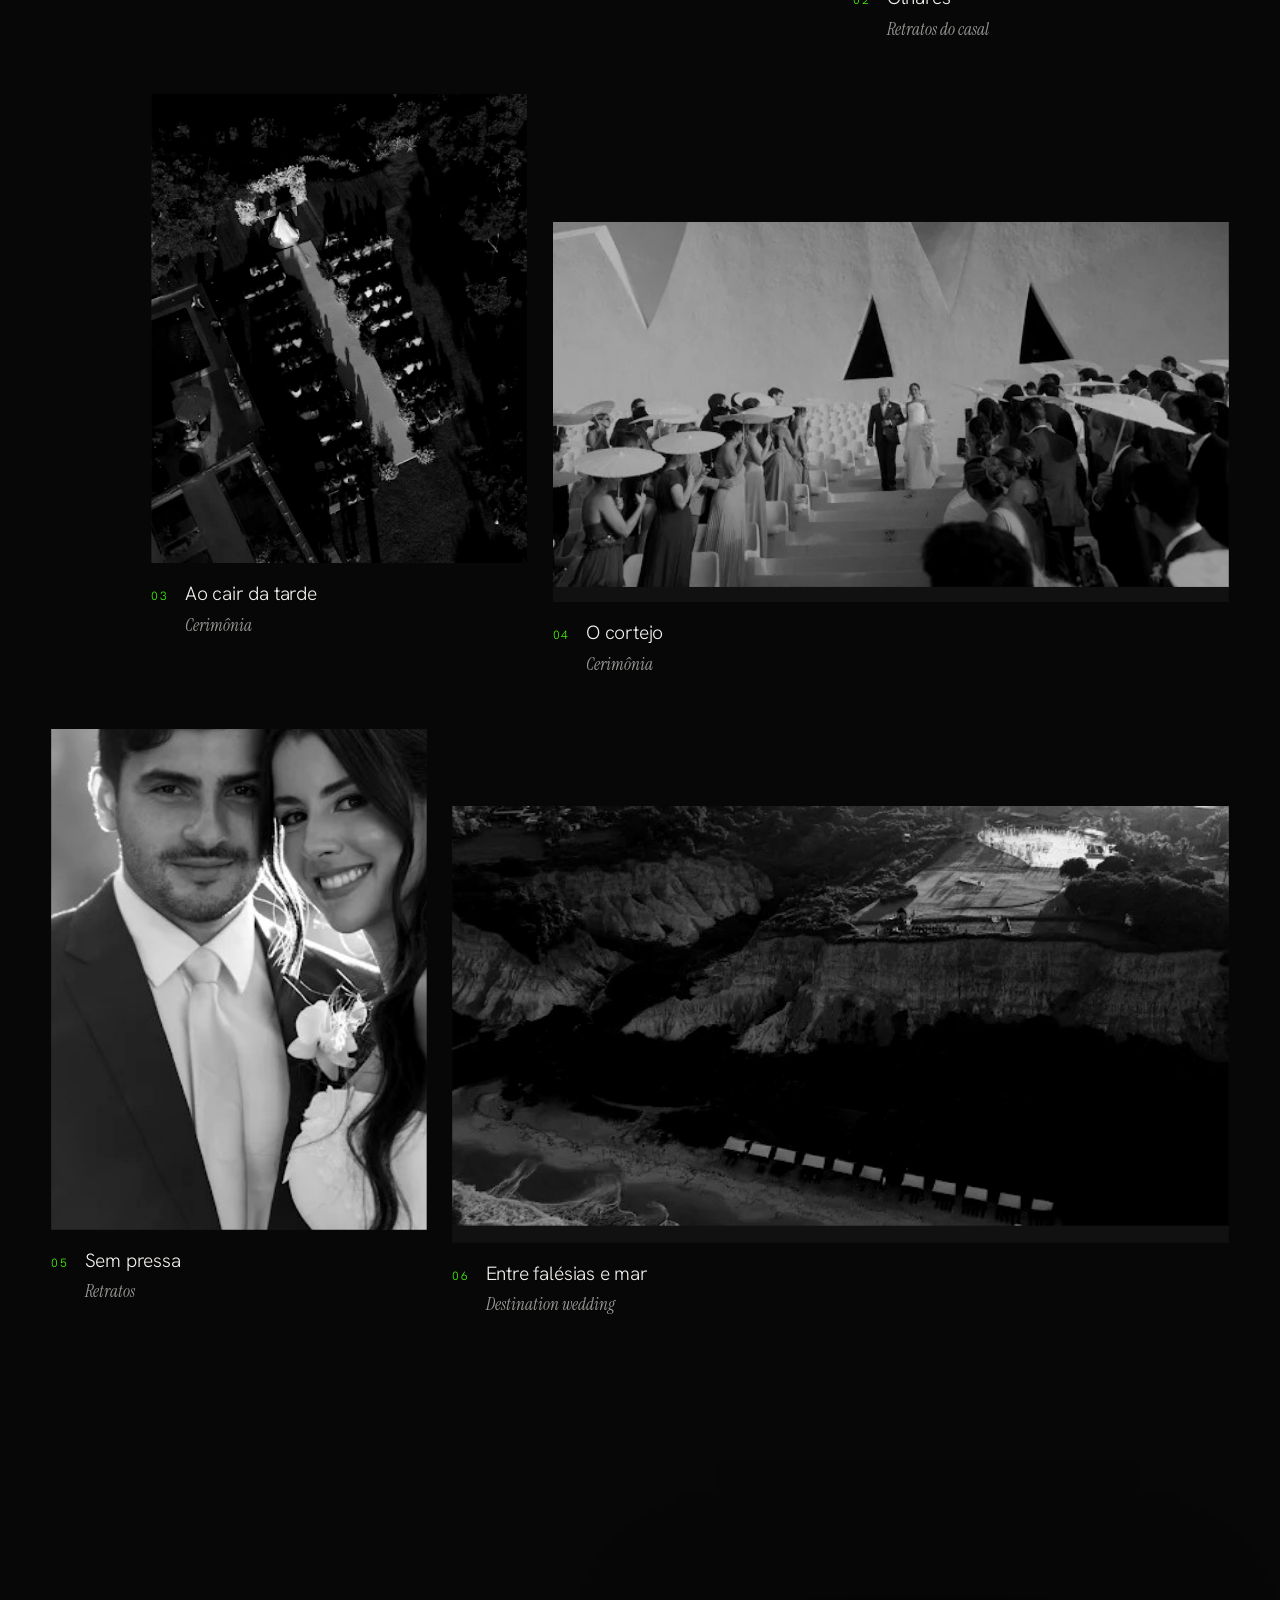
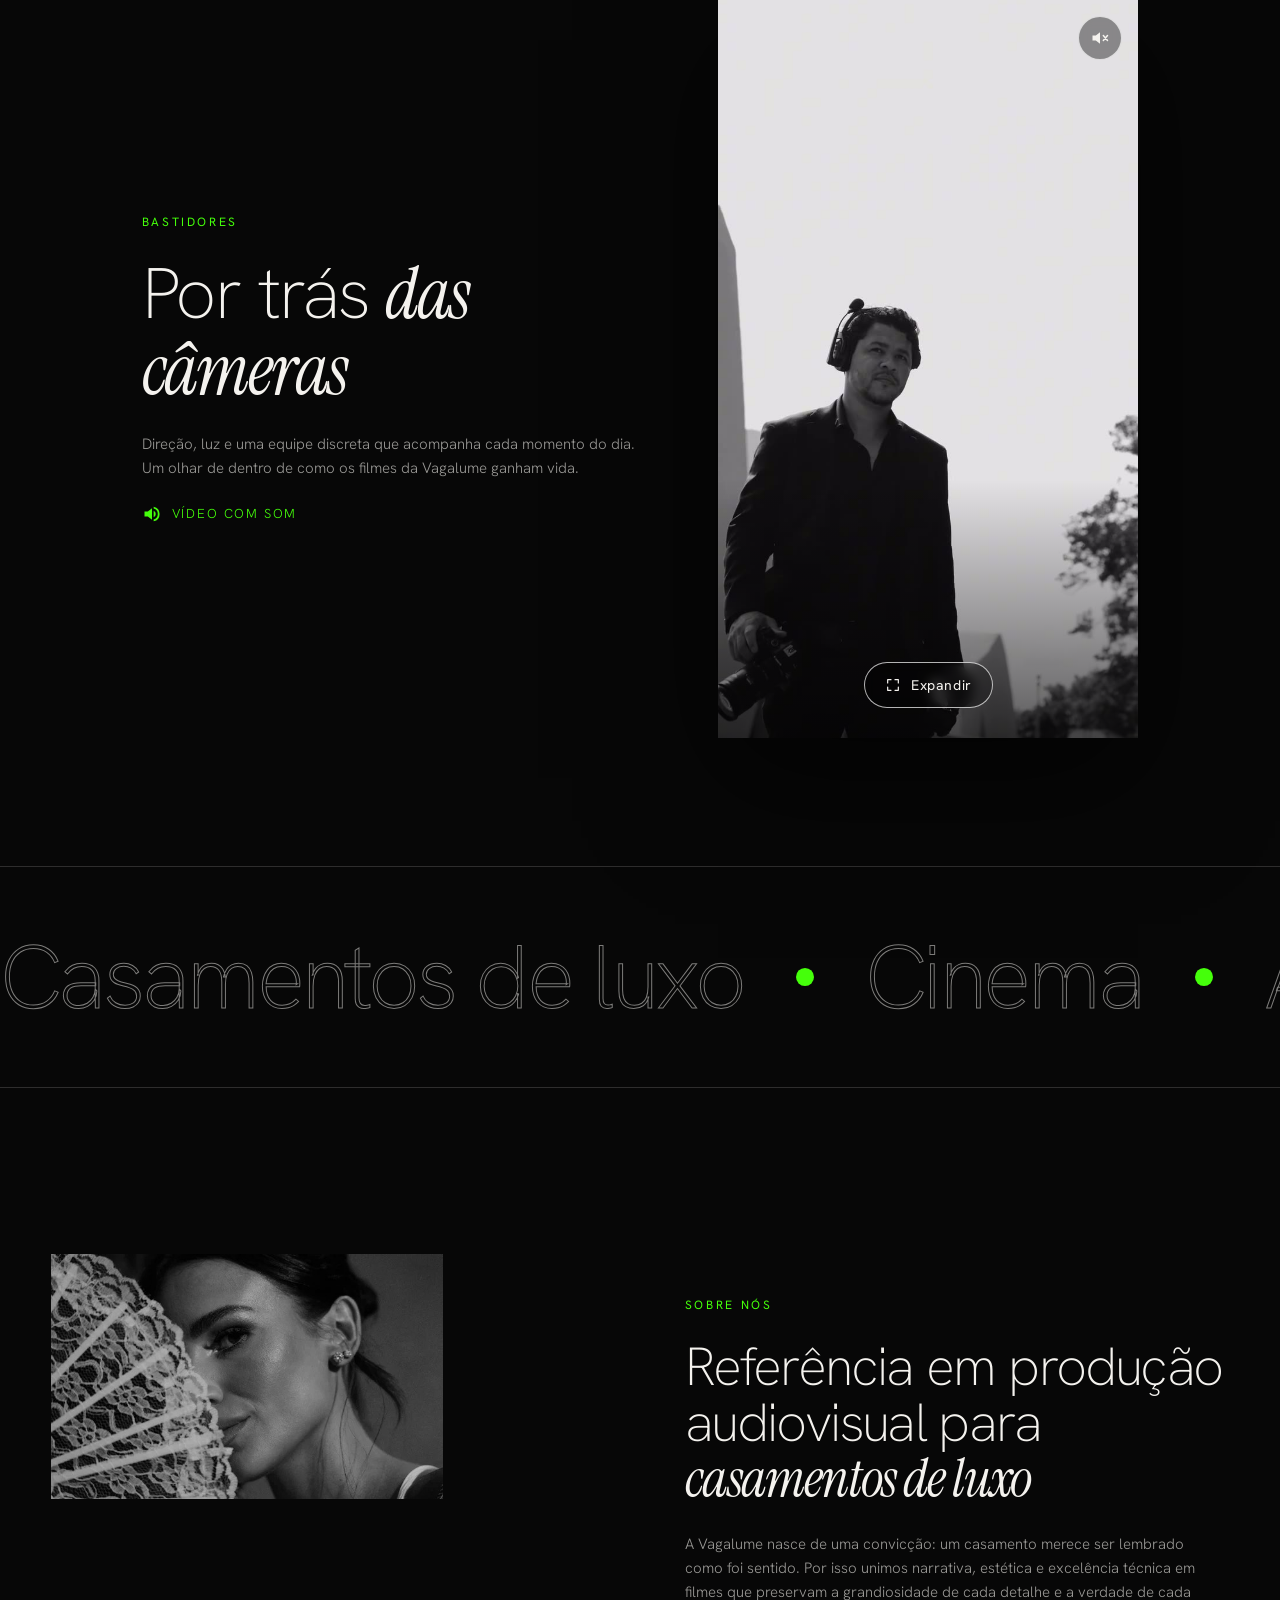
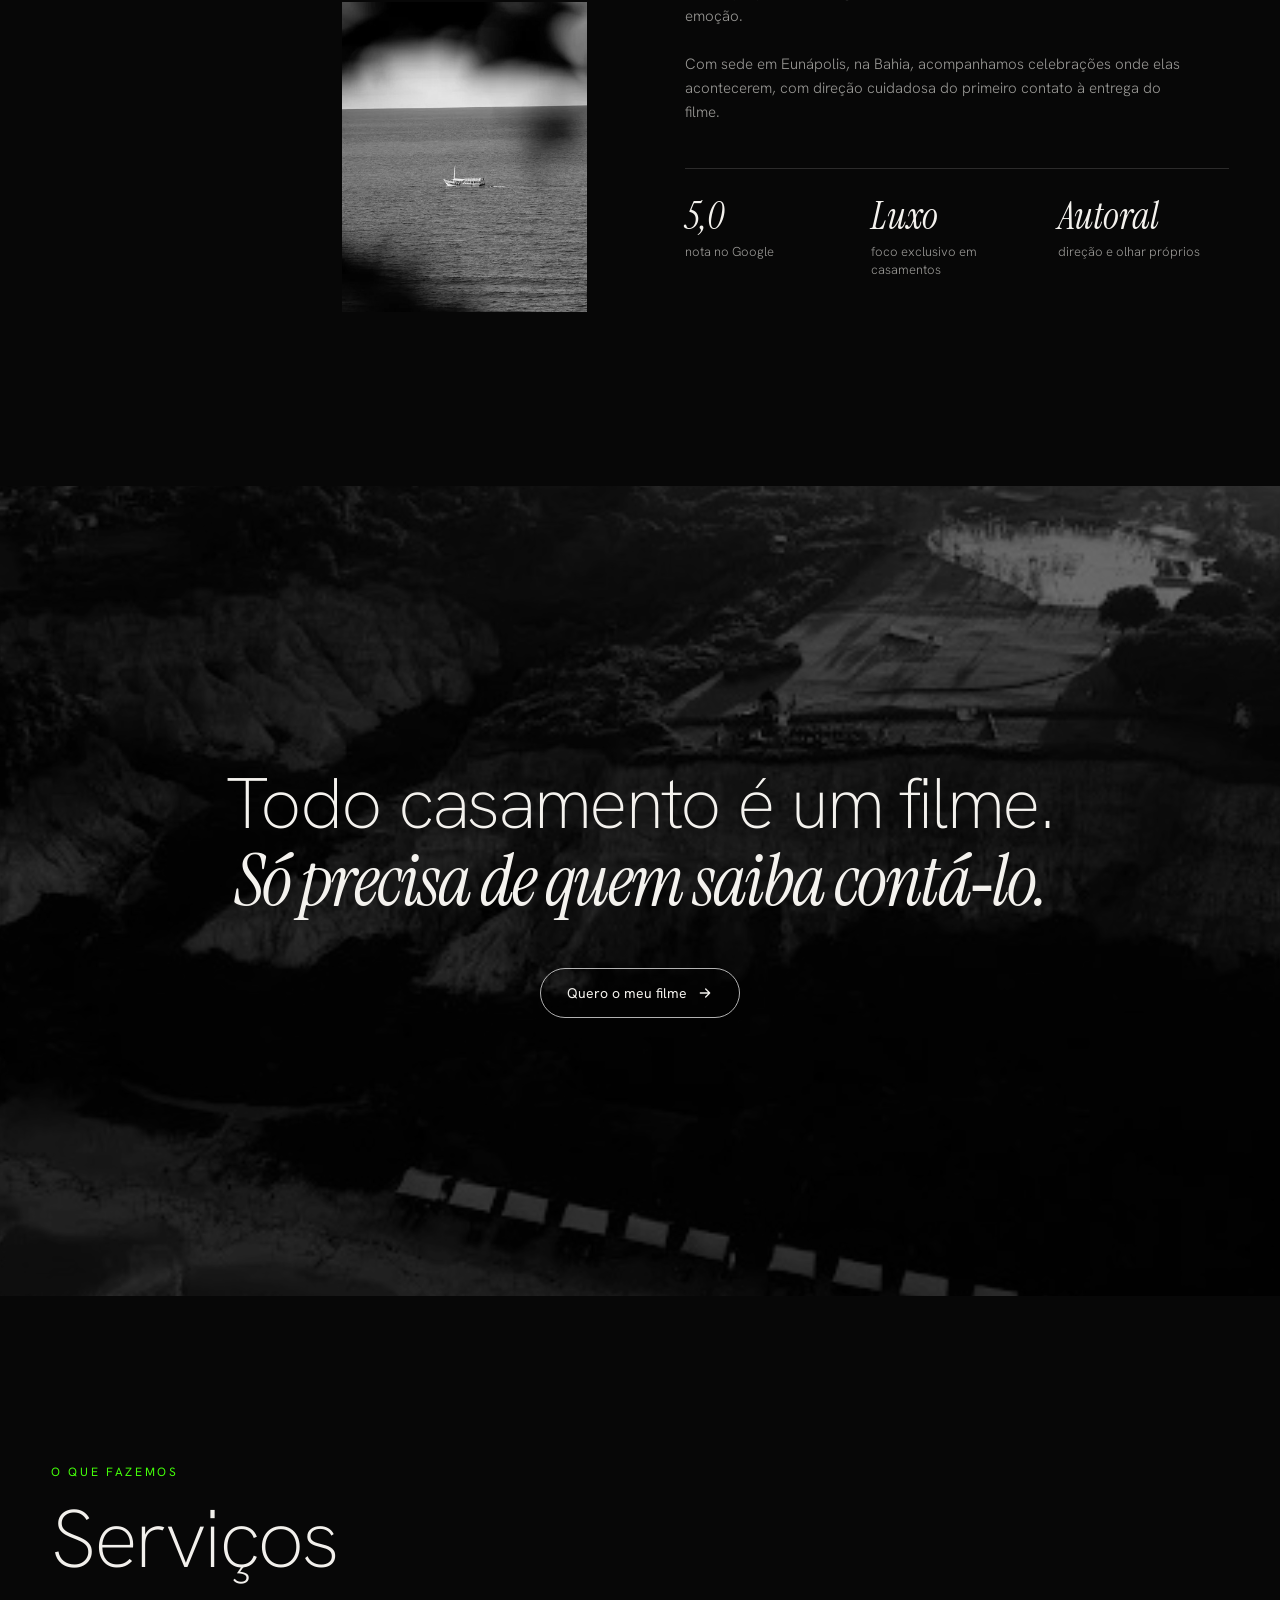
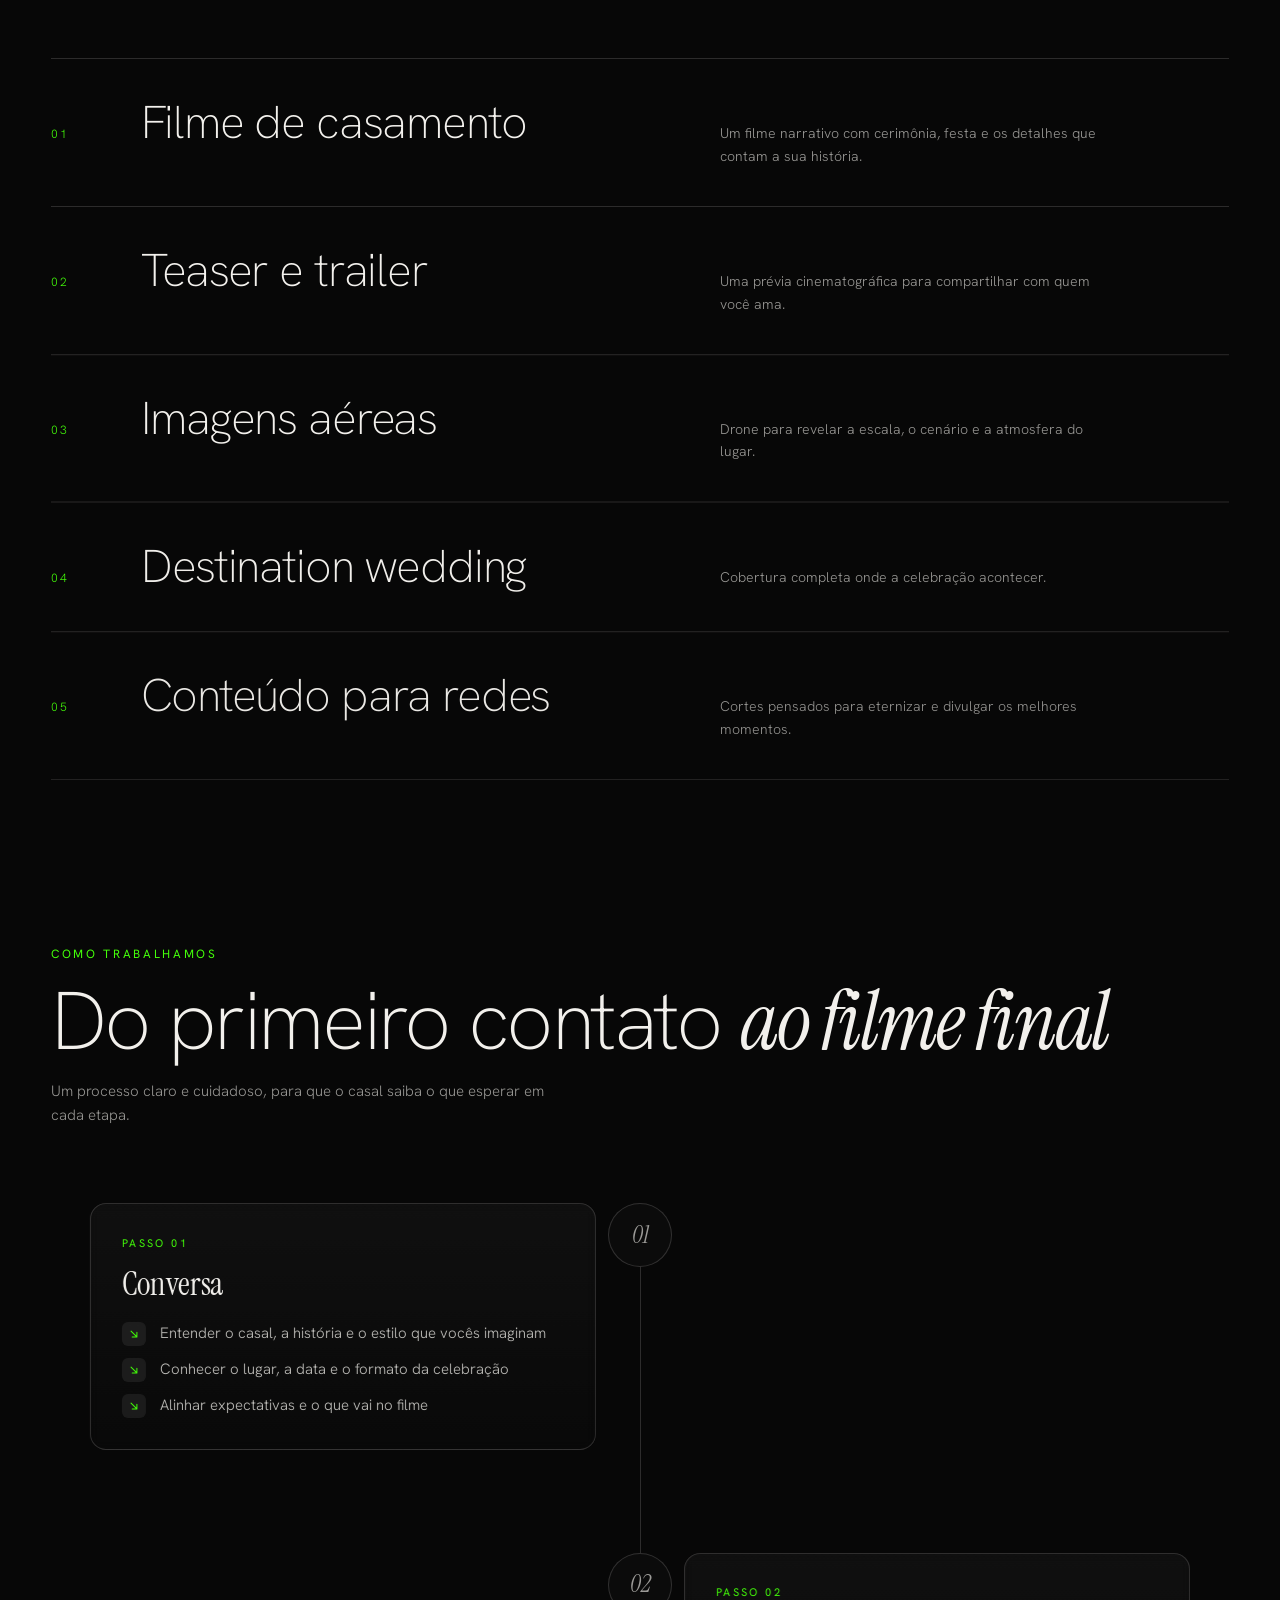
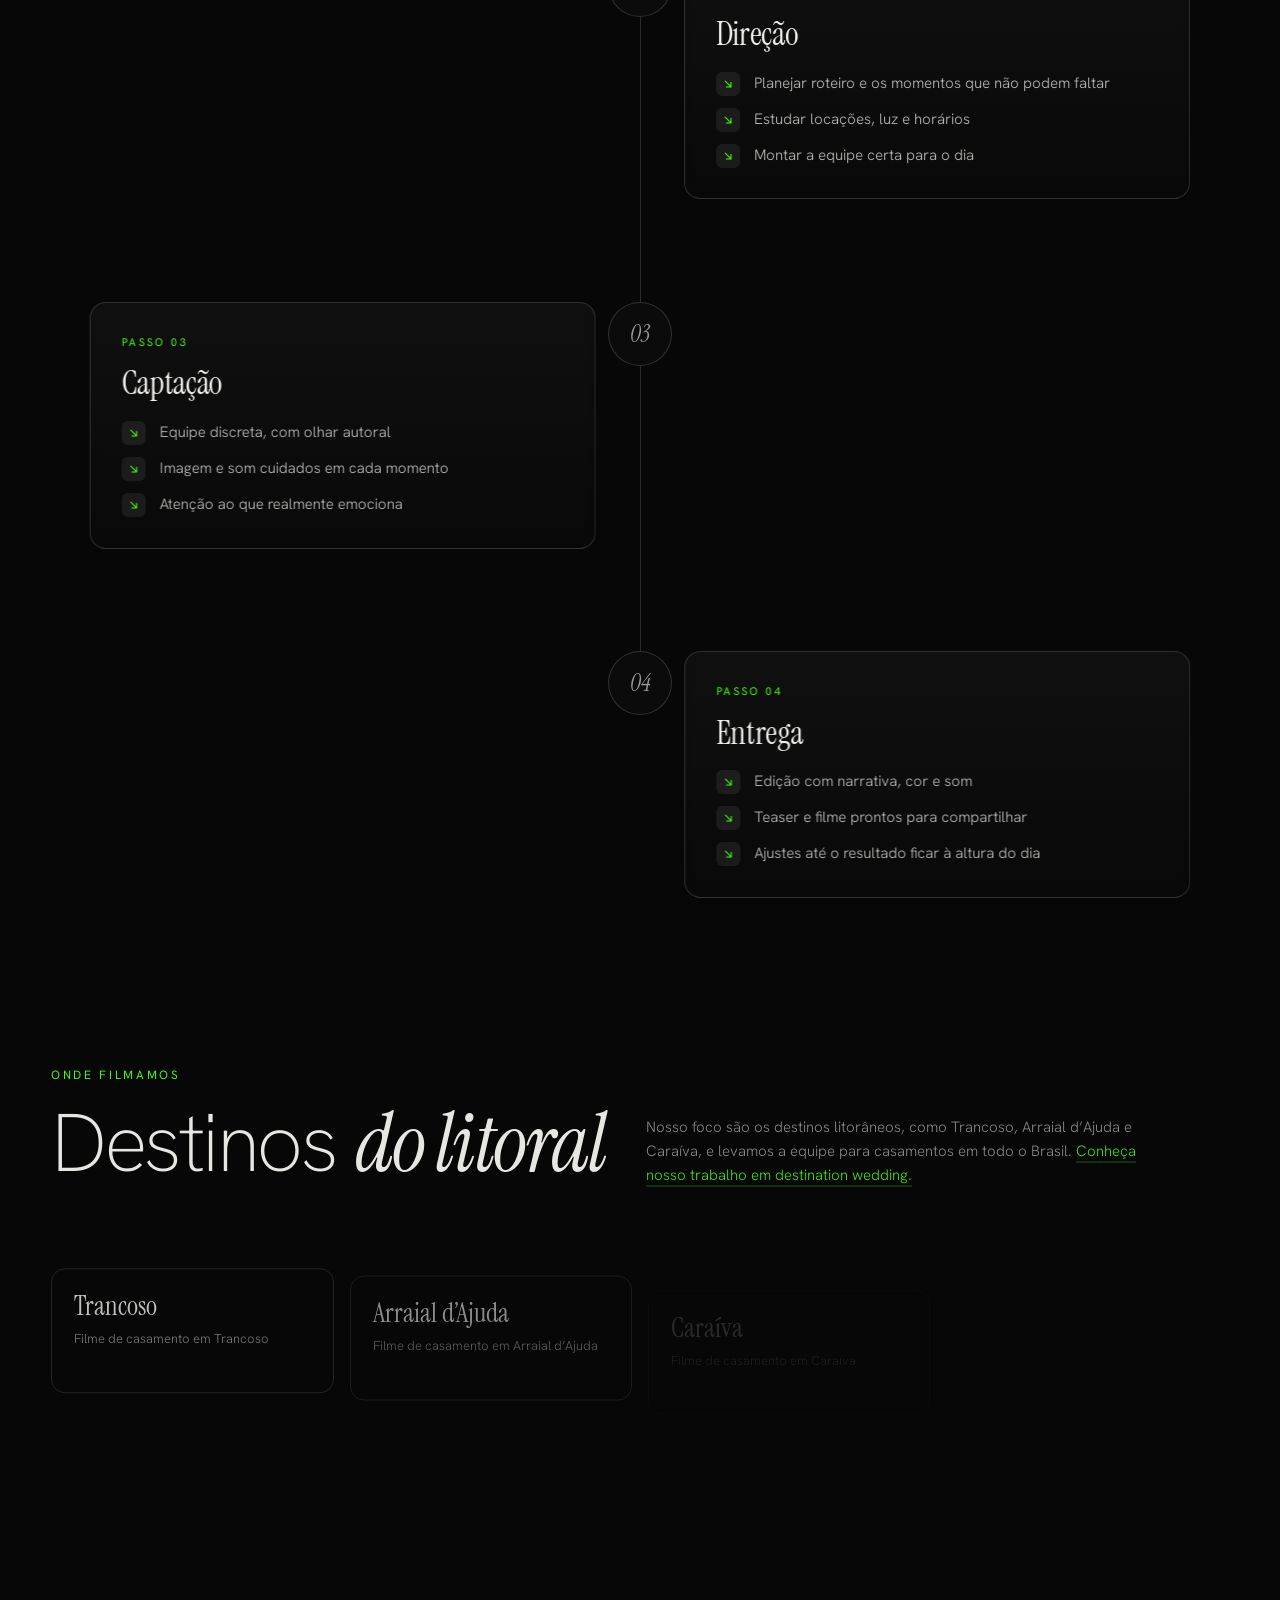
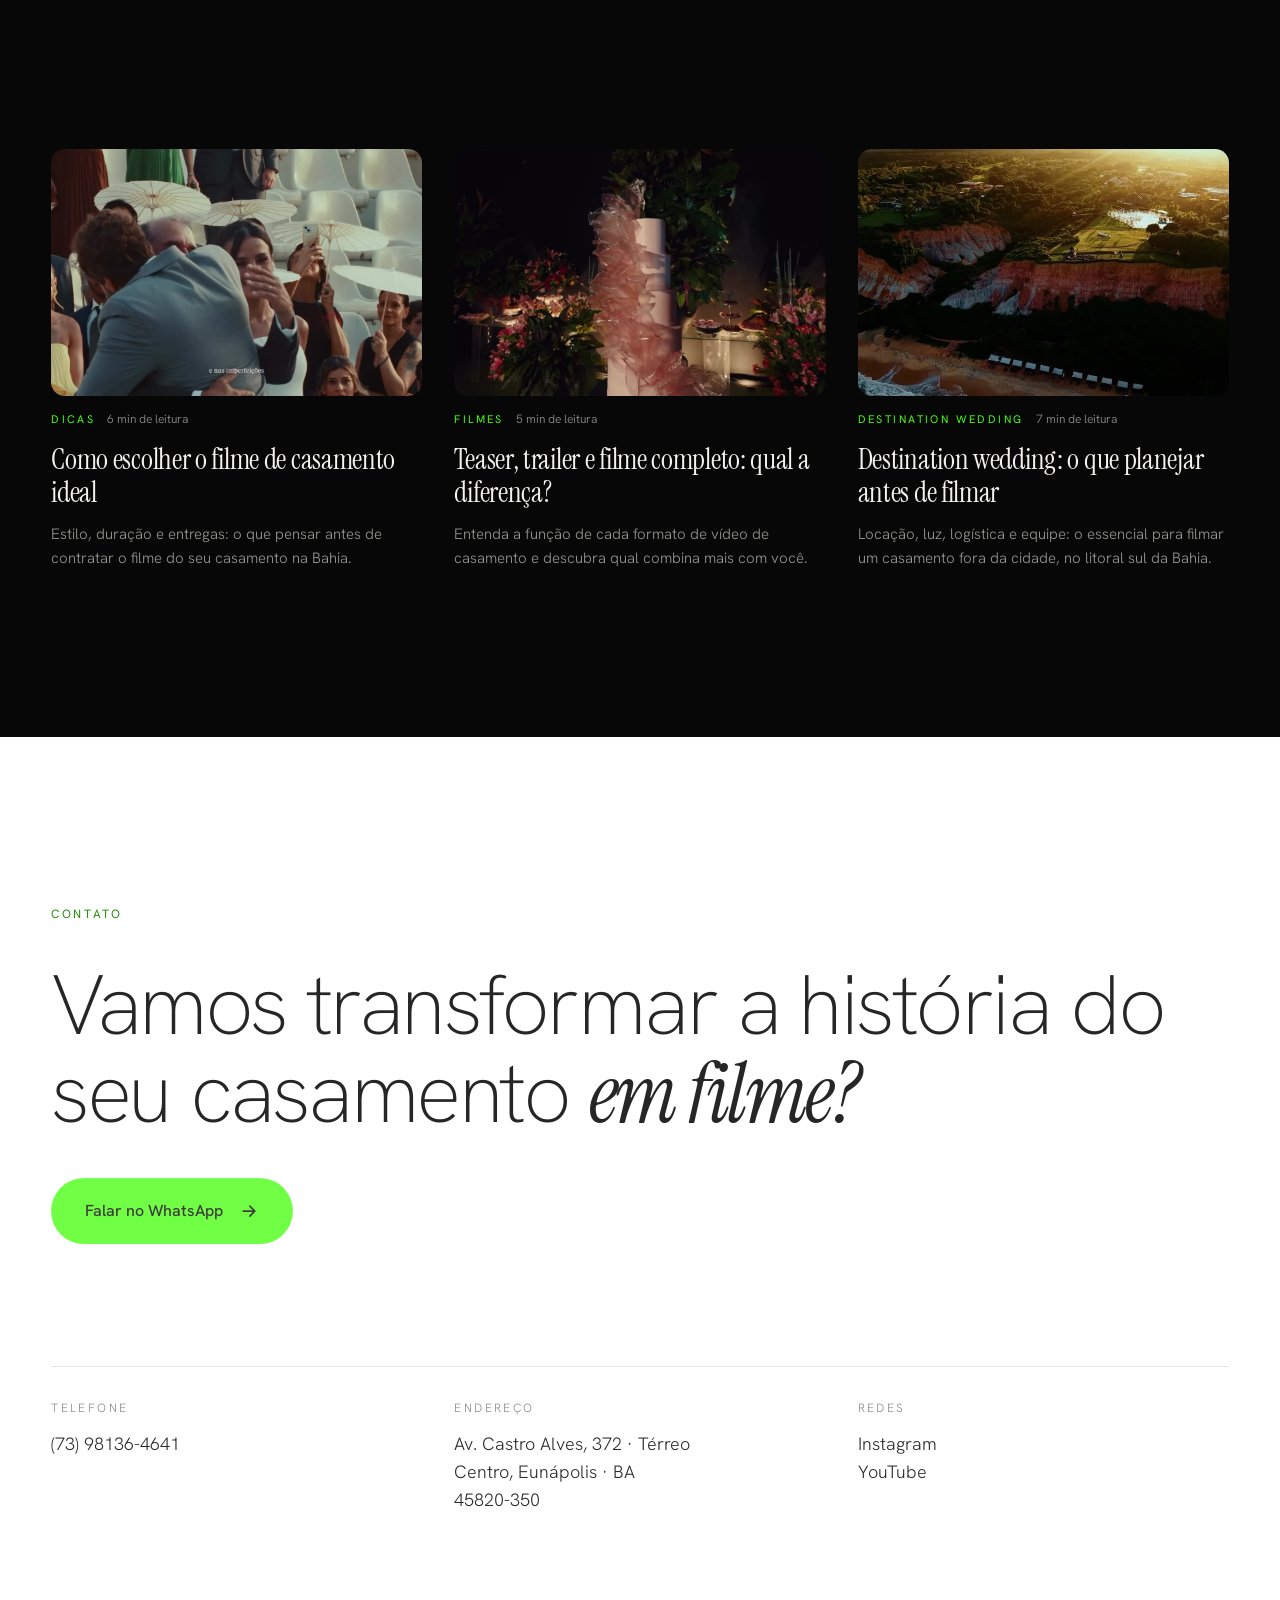
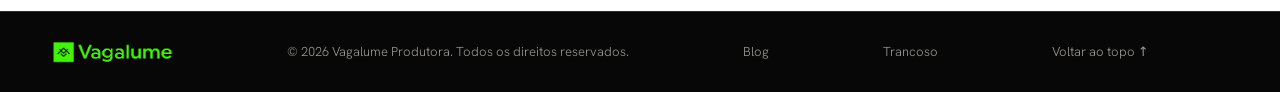
==== commit 857e55ff: "SEO: foco em destinos litorâneos (Trancoso, Arraial, Caraíva) e Brasil; remove página de Eunápolis; " ====
--- a/index.html
+++ b/index.html
@@ -4,7 +4,7 @@
 <meta charset="utf-8">
 <meta name="viewport" content="width=device-width, initial-scale=1">
 <title>Filmes de Casamento de Luxo na Bahia | Vagalume Produtora</title>
-<meta name="description" content="Produtora de filmes de casamento de luxo na Bahia. Filmes autorais e cinematográficos em Eunápolis, Porto Seguro, Arraial d’Ajuda e Trancoso.">
+<meta name="description" content="Produtora de filmes de casamento de luxo na Bahia. Filmes autorais e cinematográficos em Trancoso, Arraial d’Ajuda, Caraíva e em todo o Brasil.">
 <meta name="theme-color" content="#070707">
 <meta property="og:title" content="Vagalume Produtora | Filmes de casamento de luxo">
 <meta property="og:description" content="Filmes e conteúdos com olhar autoral, excelência técnica e direção cuidadosa.">
@@ -15,7 +15,7 @@
 <script>document.documentElement.classList.add('js')</script>
 <link rel="stylesheet" href="style.css">
 <link rel="stylesheet" href="/blog/blog.css">
-<script type="application/ld+json">{"@context": "https://schema.org", "@type": "ProfessionalService", "name": "Vagalume Produtora", "description": "Filmes de casamento de luxo na Bahia", "url": "https://vagalumeprodutora.vercel.app/", "image": "https://vagalumeprodutora.vercel.app/assets/img/logo.png", "telephone": "+55 73 98136-4641", "address": {"@type": "PostalAddress", "streetAddress": "Av. Castro Alves, 372 - Térreo", "addressLocality": "Eunápolis", "addressRegion": "BA", "postalCode": "45820-350", "addressCountry": "BR"}, "areaServed": ["Eunápolis", "Porto Seguro", "Arraial d’Ajuda", "Trancoso"], "sameAs": ["https://www.instagram.com/vagalumeprodutora/", "http://www.youtube.com/@VagalumeProdutora"]}</script>
+<script type="application/ld+json">{"@context": "https://schema.org", "@type": "ProfessionalService", "name": "Vagalume Produtora", "description": "Filmes de casamento de luxo na Bahia", "url": "https://vagalumeprodutora.vercel.app/", "image": "https://vagalumeprodutora.vercel.app/assets/img/logo.png", "telephone": "+55 73 98136-4641", "address": {"@type": "PostalAddress", "streetAddress": "Av. Castro Alves, 372 - Térreo", "addressLocality": "Eunápolis", "addressRegion": "BA", "postalCode": "45820-350", "addressCountry": "BR"}, "areaServed": ["Trancoso", "Arraial d’Ajuda", "Caraíva", "Porto Seguro", "Brasil"], "sameAs": ["https://www.instagram.com/vagalumeprodutora/", "http://www.youtube.com/@VagalumeProdutora"]}</script>
 </head>
 <body>
 
@@ -278,15 +278,15 @@
 <!-- ONDE ATENDEMOS -->
 <section class="areas" id="atendimento">
   <header class="section-head">
-    <p class="eyebrow" data-reveal>Onde atendemos</p>
-    <h2 data-reveal>Eunápolis e <em>litoral sul</em></h2>
-    <p class="section-head__sub" data-reveal>Somos de Eunápolis e filmamos casamentos em Trancoso, Arraial d’Ajuda, Porto Seguro e em destinos de toda a região. <a class="areas__link" href="/destination-wedding-bahia/">Conheça nosso trabalho em destination wedding.</a></p>
+    <p class="eyebrow" data-reveal>Onde filmamos</p>
+    <h2 data-reveal>Destinos <em>do litoral</em></h2>
+    <p class="section-head__sub" data-reveal>Nosso foco são os destinos litorâneos, como Trancoso, Arraial d’Ajuda e Caraíva, e levamos a equipe para casamentos em todo o Brasil. <a class="areas__link" href="/destination-wedding-brasil/">Conheça nosso trabalho em destination wedding.</a></p>
   </header>
   <ul class="arealist">
     <li data-reveal><a href="/filme-de-casamento-trancoso/"><span>Trancoso</span><small>Filme de casamento em Trancoso</small></a></li>
+    <li data-reveal><a href="/filme-de-casamento-arraial-dajuda/"><span>Arraial d’Ajuda</span><small>Filme de casamento em Arraial d’Ajuda</small></a></li>
+    <li data-reveal><a href="/filme-de-casamento-caraiva/"><span>Caraíva</span><small>Filme de casamento em Caraíva</small></a></li>
     <li data-reveal><a href="/filmagem-de-casamento-porto-seguro/"><span>Porto Seguro</span><small>Filmagem de casamento em Porto Seguro</small></a></li>
-    <li data-reveal><a href="/filme-de-casamento-arraial-dajuda/"><span>Arraial d’Ajuda</span><small>Filme de casamento em Arraial d’Ajuda</small></a></li>
-    <li data-reveal><a href="/filmagem-de-casamento-eunapolis/"><span>Eunápolis</span><small>Filmagem de casamento em Eunápolis</small></a></li>
   </ul>
 </section>
 
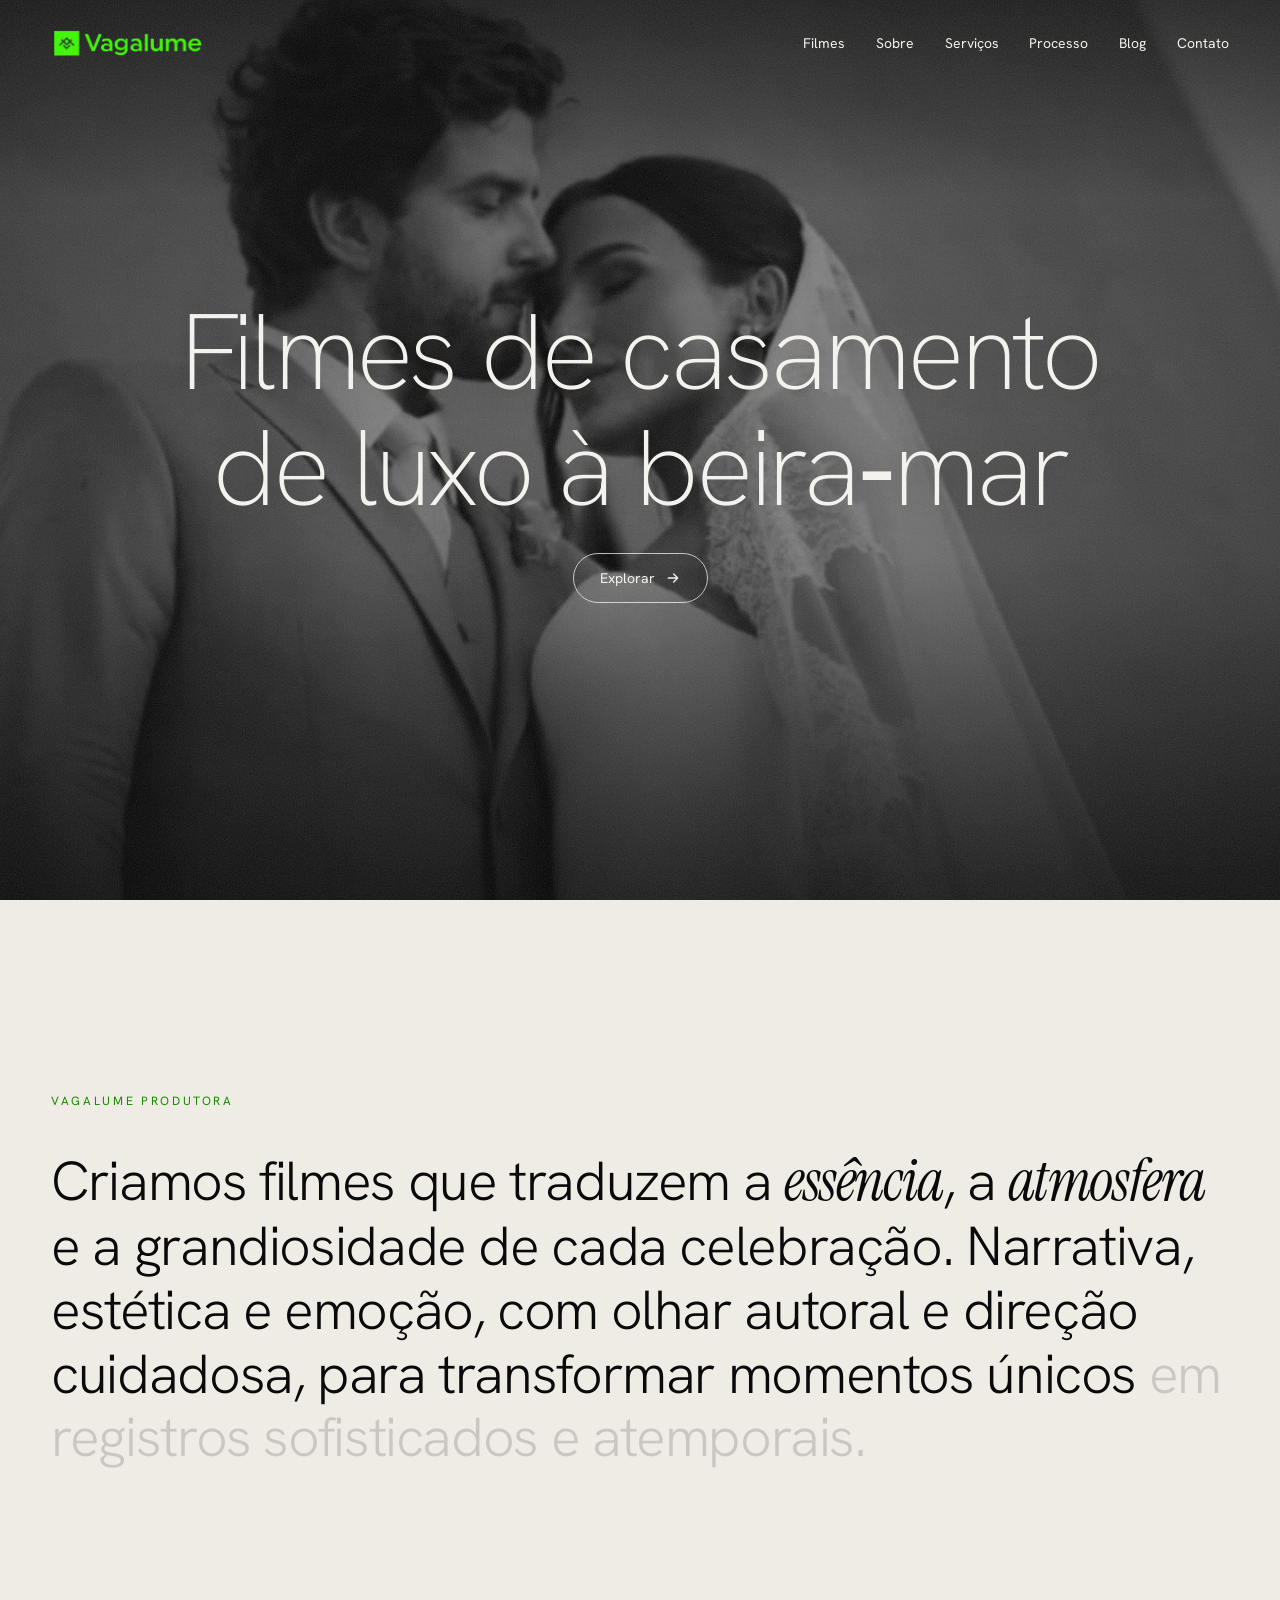
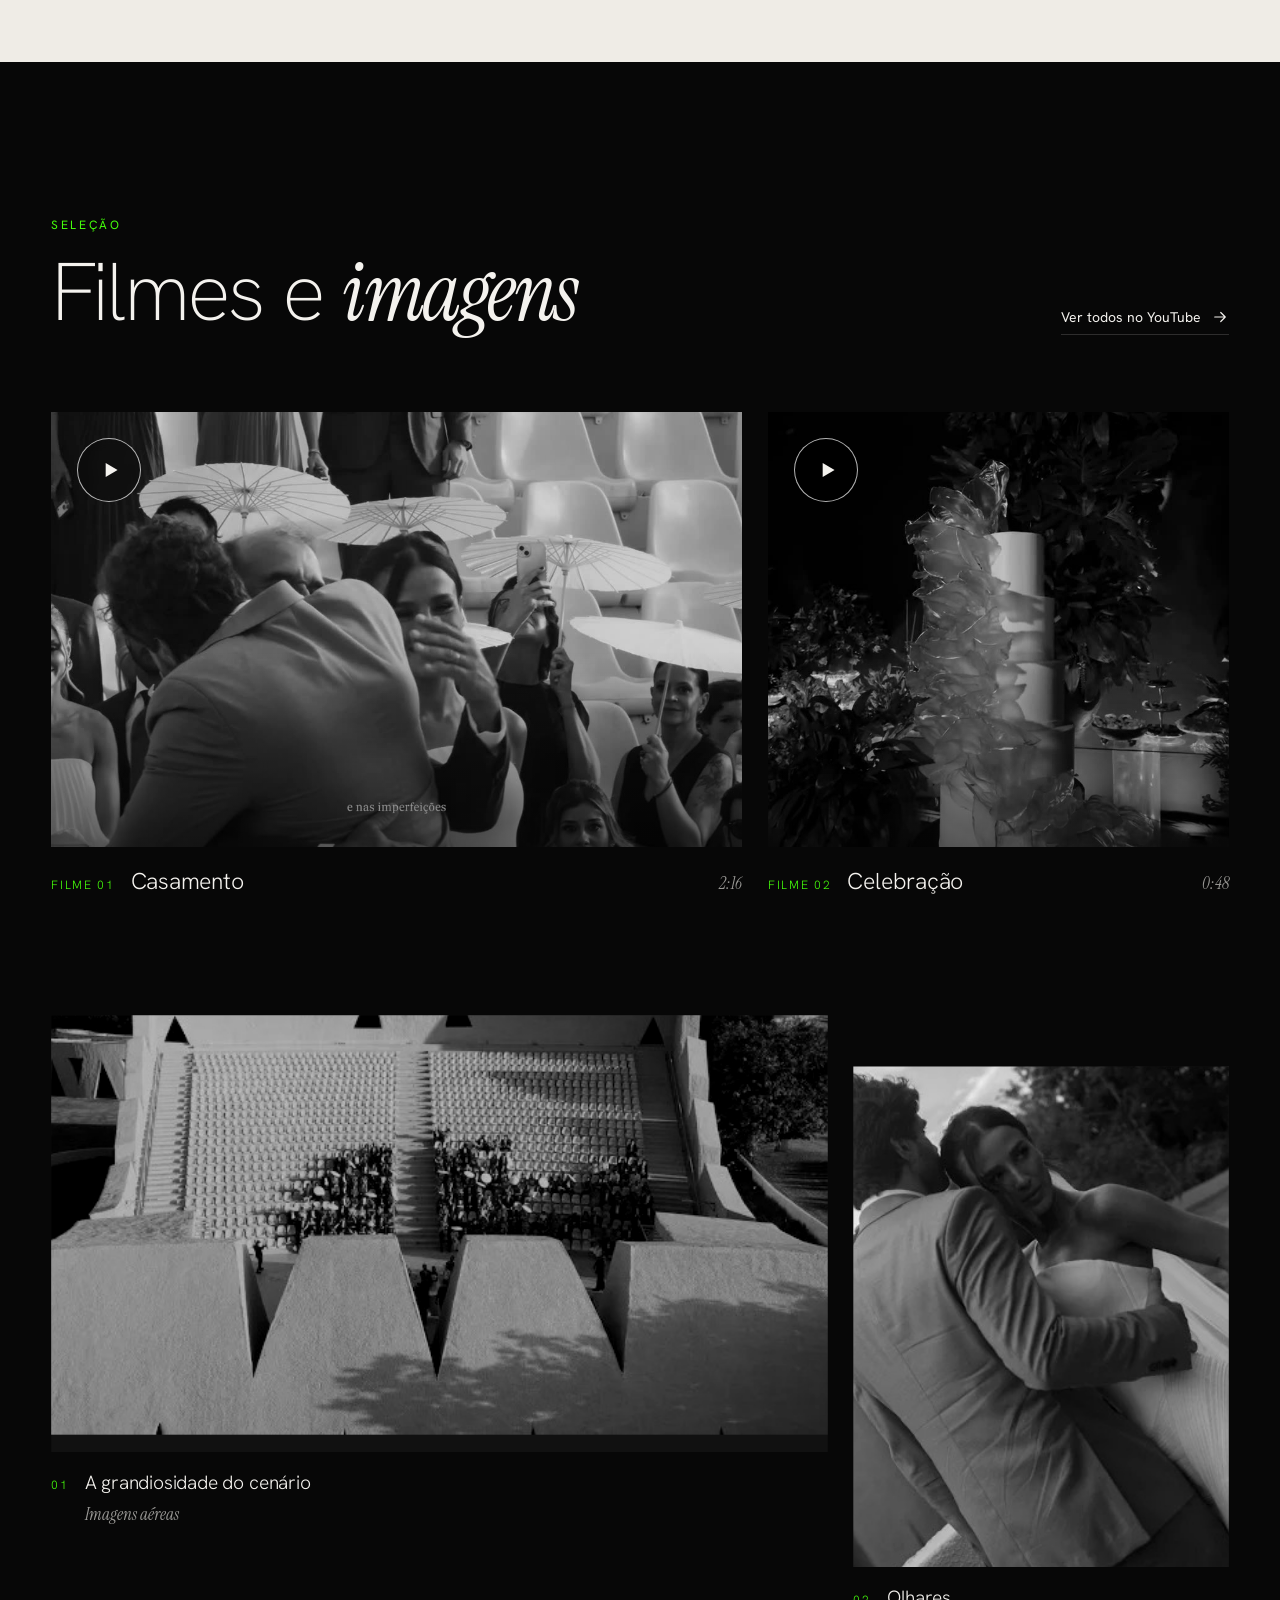
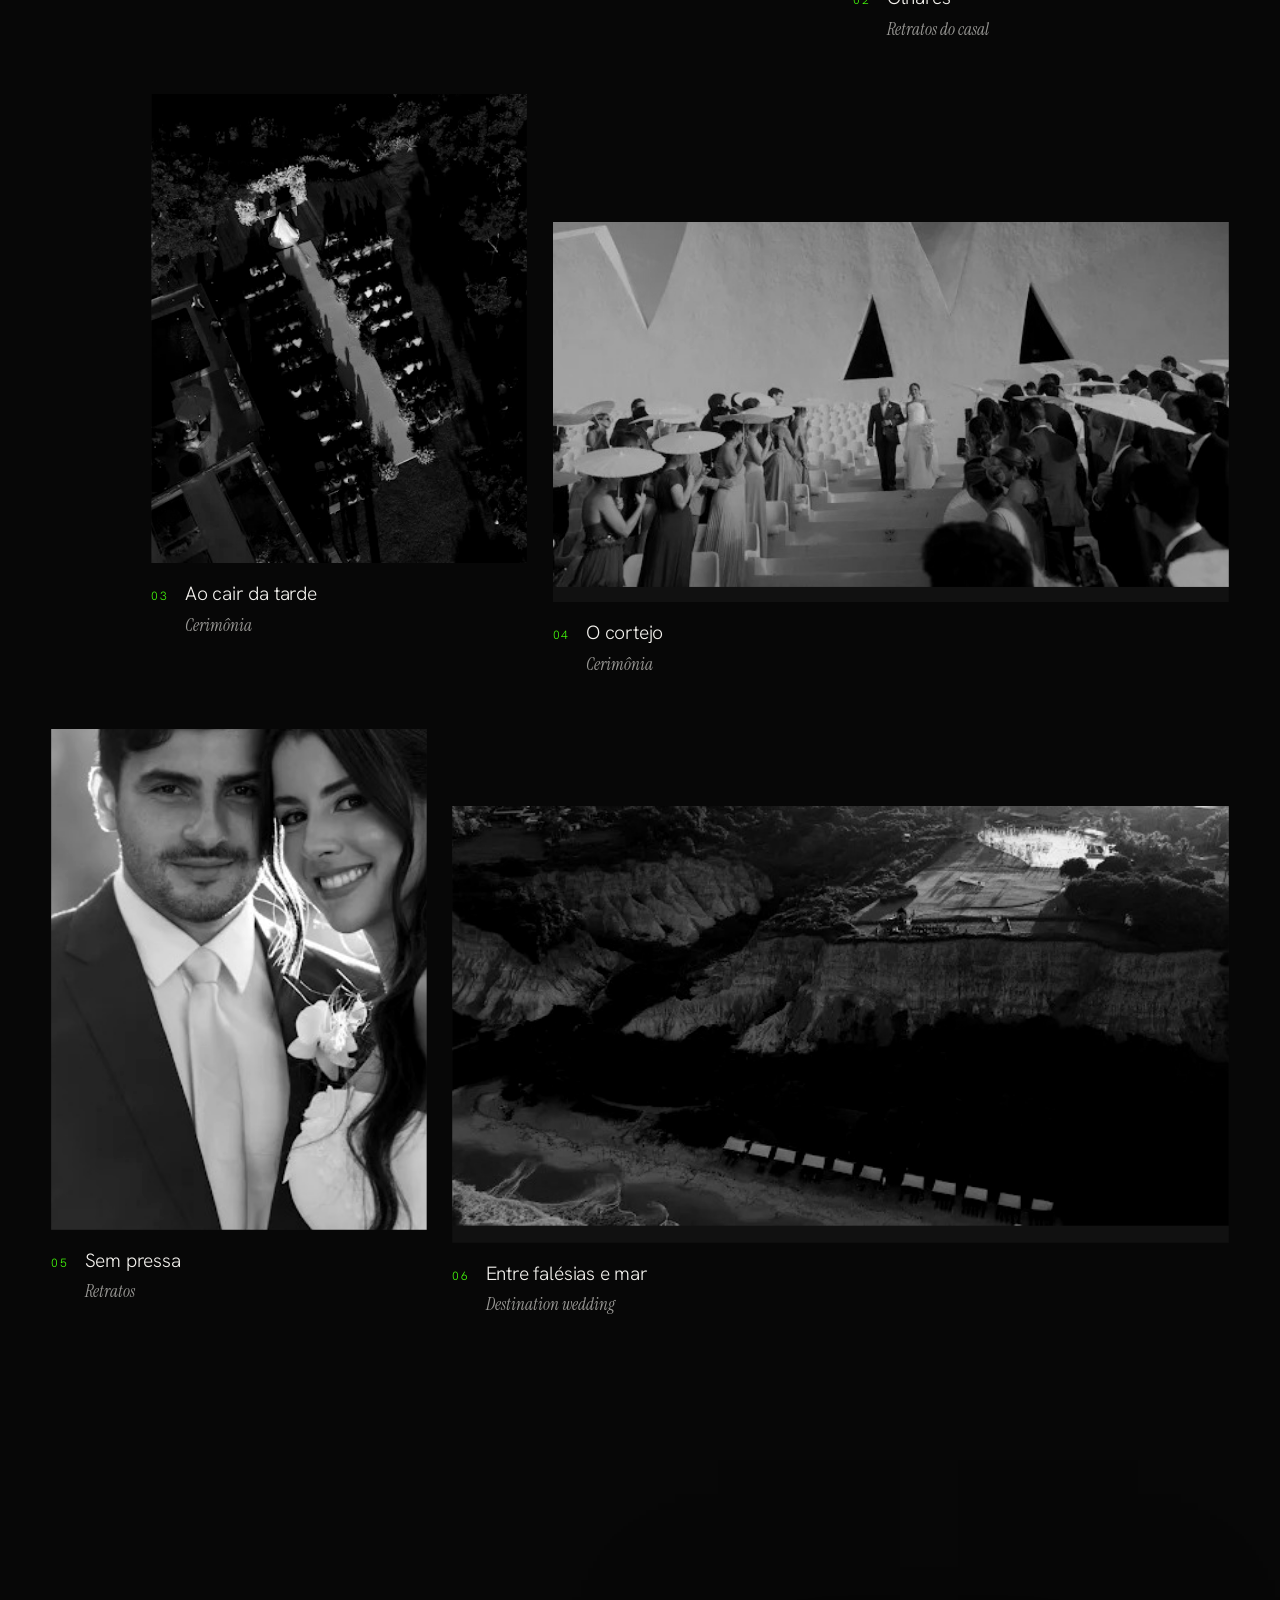
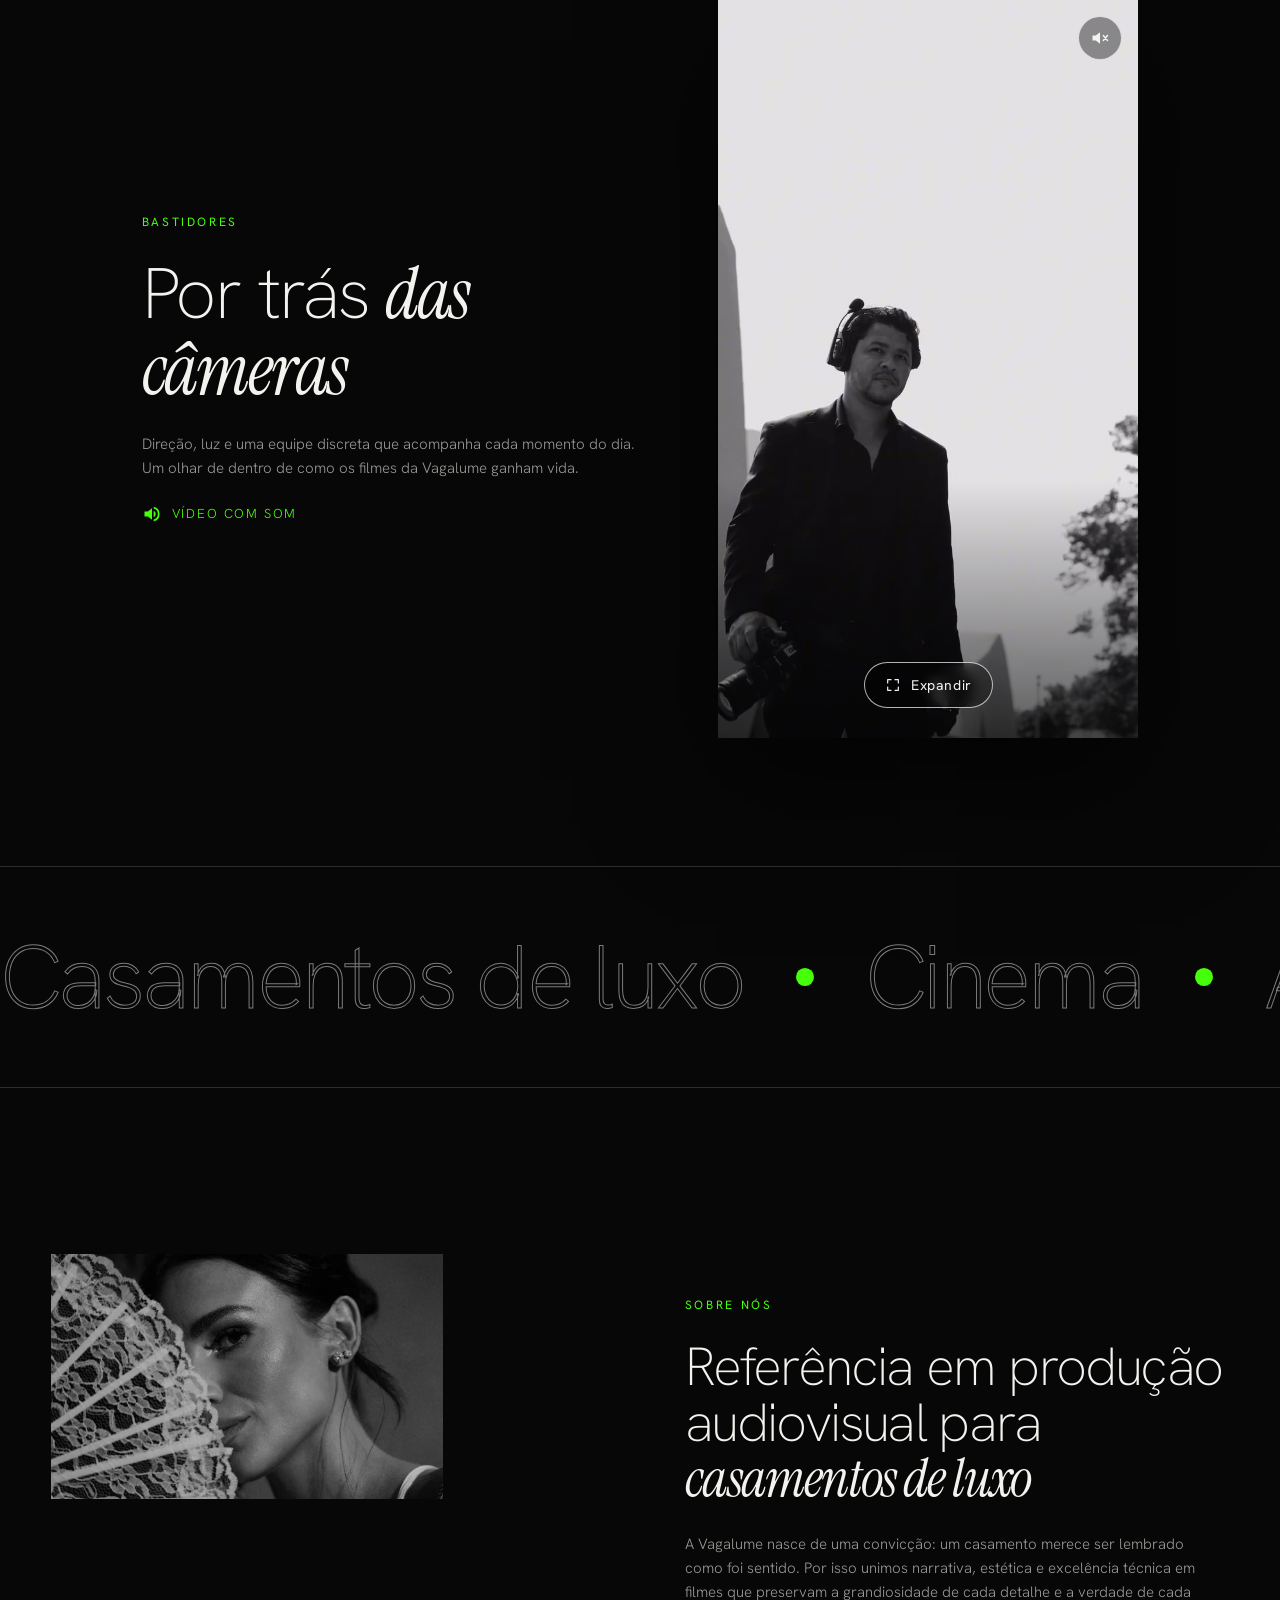
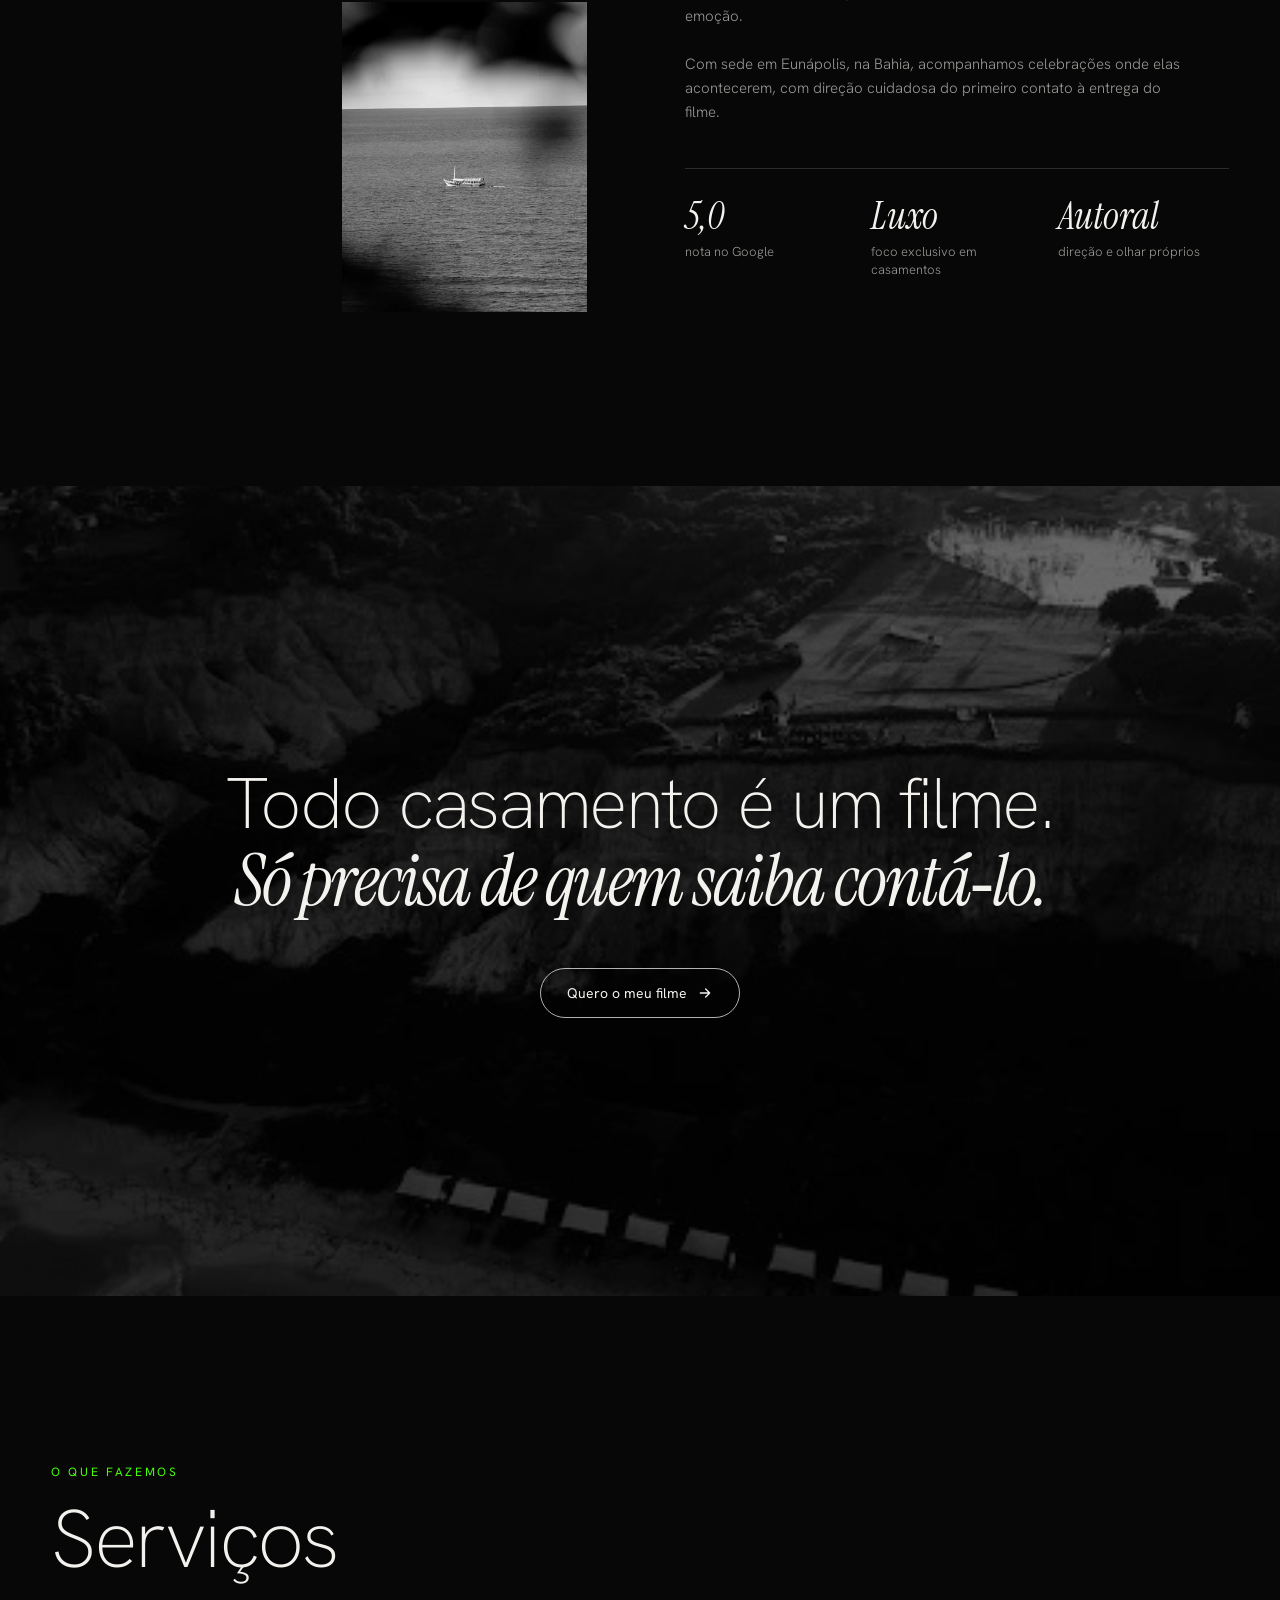
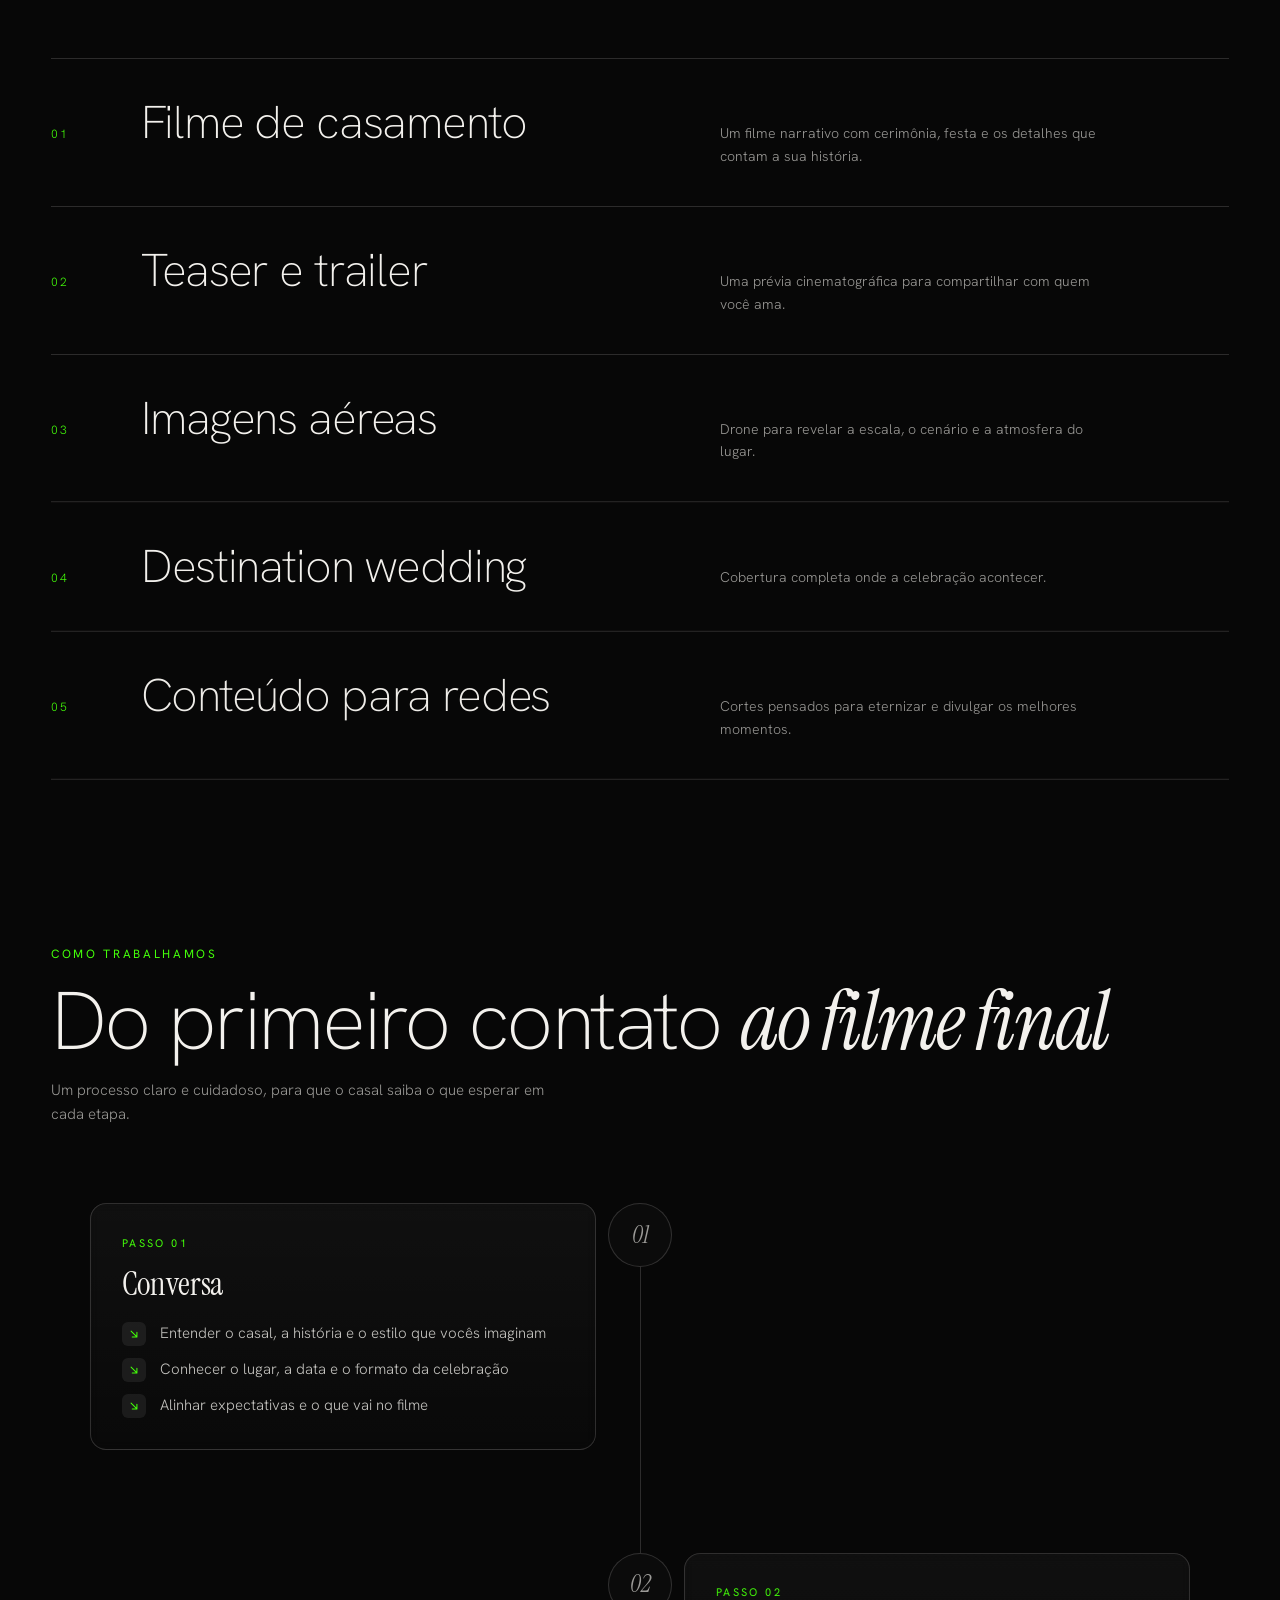
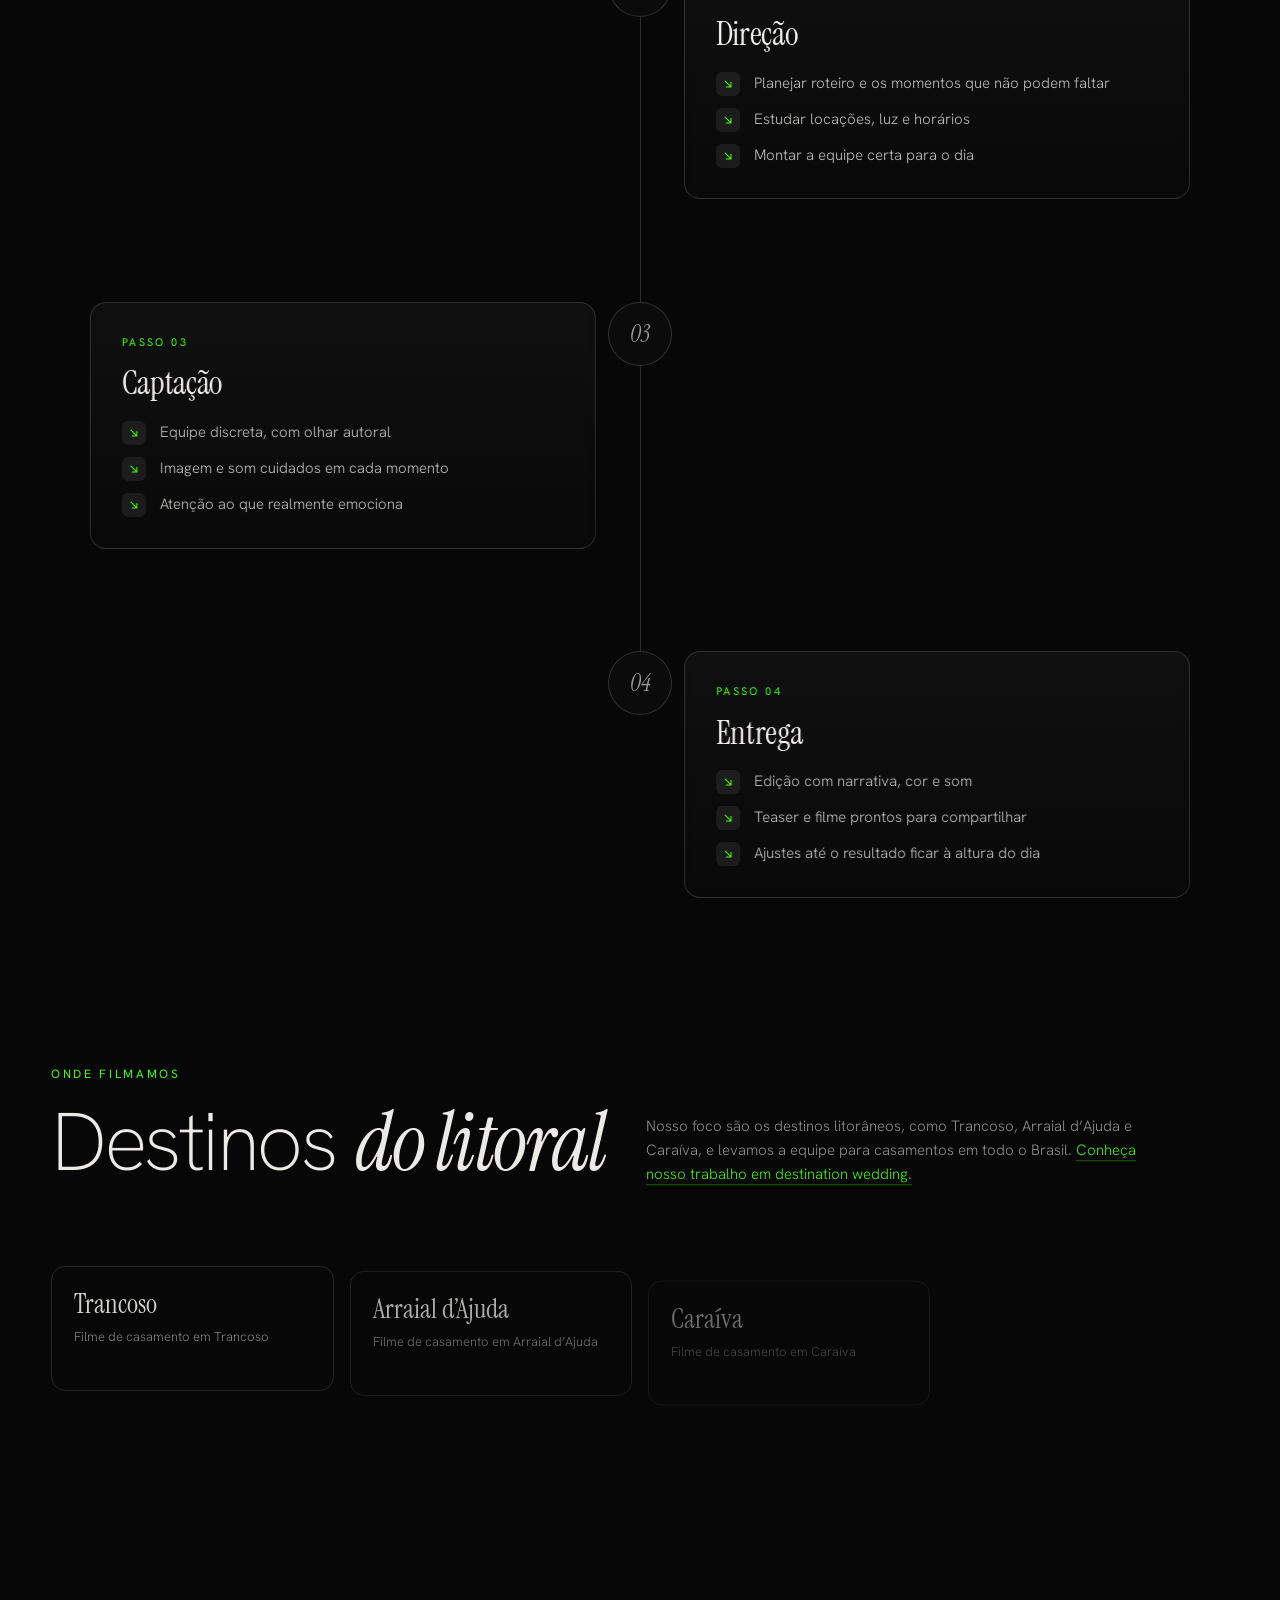
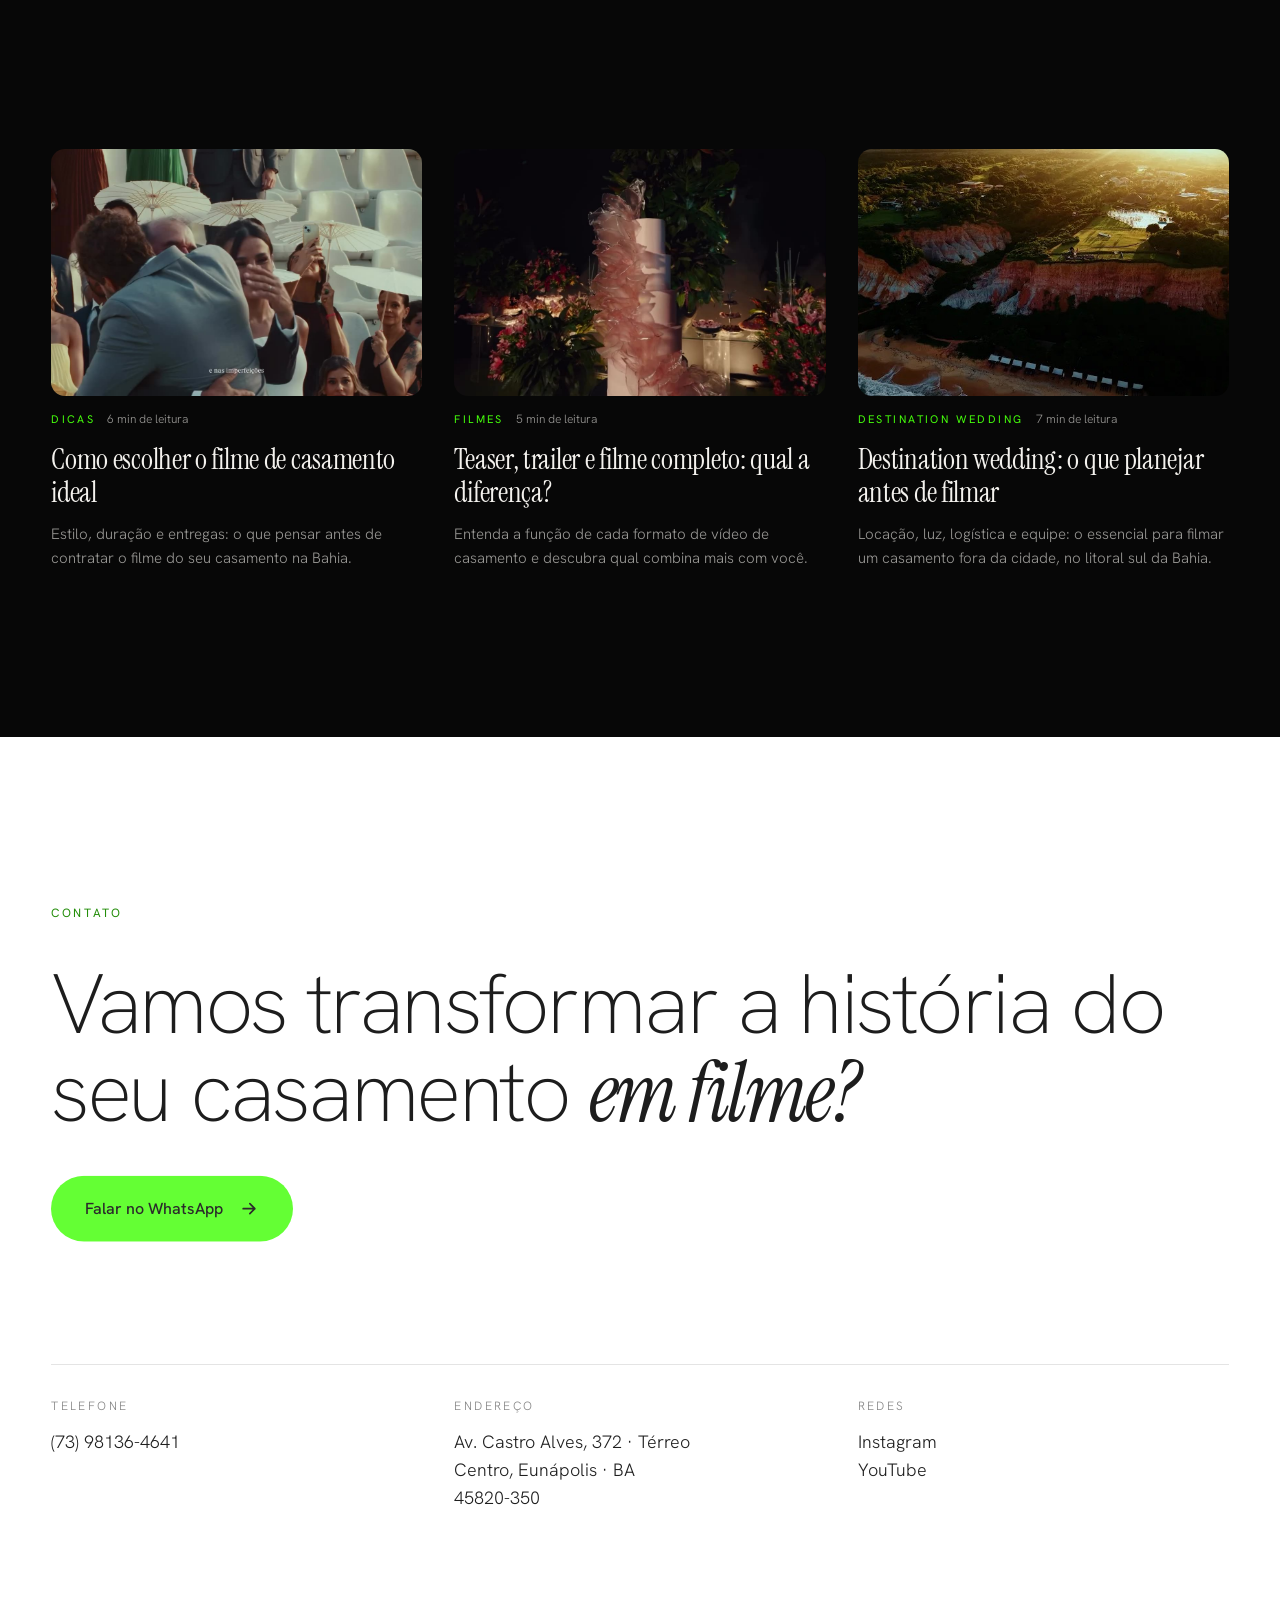
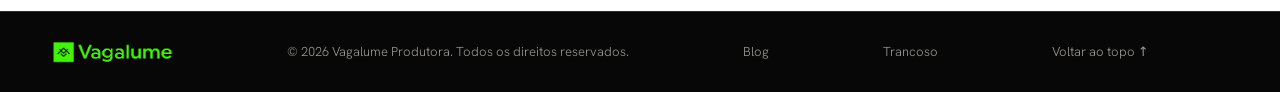
==== commit cdf9fc9a: "Hero: nova copy focada em casamentos de luxo à beira-mar, em todo o Brasil; título e descrição atual" ====
--- a/index.html
+++ b/index.html
@@ -3,8 +3,8 @@
 <head>
 <meta charset="utf-8">
 <meta name="viewport" content="width=device-width, initial-scale=1">
-<title>Filmes de Casamento de Luxo na Bahia | Vagalume Produtora</title>
-<meta name="description" content="Produtora de filmes de casamento de luxo na Bahia. Filmes autorais e cinematográficos em Trancoso, Arraial d’Ajuda, Caraíva e em todo o Brasil.">
+<title>Filme de Casamento de Luxo no Litoral | Vagalume</title>
+<meta name="description" content="Produtora de filmes de casamento de luxo para cerimônias no litoral do Brasil: Trancoso, Arraial d’Ajuda, Caraíva e outros destinos. Peça seu orçamento.">
 <meta name="theme-color" content="#070707">
 <meta property="og:title" content="Vagalume Produtora | Filmes de casamento de luxo">
 <meta property="og:description" content="Filmes e conteúdos com olhar autoral, excelência técnica e direção cuidadosa.">
@@ -15,7 +15,7 @@
 <script>document.documentElement.classList.add('js')</script>
 <link rel="stylesheet" href="style.css">
 <link rel="stylesheet" href="/blog/blog.css">
-<script type="application/ld+json">{"@context": "https://schema.org", "@type": "ProfessionalService", "name": "Vagalume Produtora", "description": "Filmes de casamento de luxo na Bahia", "url": "https://vagalumeprodutora.vercel.app/", "image": "https://vagalumeprodutora.vercel.app/assets/img/logo.png", "telephone": "+55 73 98136-4641", "address": {"@type": "PostalAddress", "streetAddress": "Av. Castro Alves, 372 - Térreo", "addressLocality": "Eunápolis", "addressRegion": "BA", "postalCode": "45820-350", "addressCountry": "BR"}, "areaServed": ["Trancoso", "Arraial d’Ajuda", "Caraíva", "Porto Seguro", "Brasil"], "sameAs": ["https://www.instagram.com/vagalumeprodutora/", "http://www.youtube.com/@VagalumeProdutora"]}</script>
+<script type="application/ld+json">{"@context": "https://schema.org", "@type": "ProfessionalService", "name": "Vagalume Produtora", "description": "Filmes de casamento de luxo para cerimônias no litoral do Brasil", "url": "https://vagalumeprodutora.vercel.app/", "image": "https://vagalumeprodutora.vercel.app/assets/img/logo.png", "telephone": "+55 73 98136-4641", "address": {"@type": "PostalAddress", "streetAddress": "Av. Castro Alves, 372 - Térreo", "addressLocality": "Eunápolis", "addressRegion": "BA", "postalCode": "45820-350", "addressCountry": "BR"}, "areaServed": ["Trancoso", "Arraial d’Ajuda", "Caraíva", "Porto Seguro", "Brasil"], "sameAs": ["https://www.instagram.com/vagalumeprodutora/", "http://www.youtube.com/@VagalumeProdutora"]}</script>
 </head>
 <body>
 
@@ -64,17 +64,17 @@
   <div class="grain"></div>
 
   <div class="hero__content" id="heroContent">
-    <h1 class="hero__title" aria-label="Filmes de casamento de luxo na Bahia">
+    <h1 class="hero__title" aria-label="Filmes de casamento de luxo à beira-mar, em todo o Brasil">
       <span class="line"><span class="line__in">Filmes de casamento</span></span>
-      <span class="line"><span class="line__in">de luxo na Bahia</span></span>
+      <span class="line"><span class="line__in">de luxo à beira&#8209;mar</span></span>
     </h1>
     <a href="#filmes" class="pill hero__cta" data-magnetic>Explorar <svg viewBox="0 0 24 24" aria-hidden="true"><path d="M5 12h14M13 6l6 6-6 6" fill="none" stroke="currentColor" stroke-width="2" stroke-linecap="round" stroke-linejoin="round"/></svg></a>
   </div>
 
   <div class="hero__foot" id="heroFoot">
     <div class="hero__tagline">
-      <p>Não apenas para registrar o que aconteceu, mas para preservar a atmosfera, a emoção e a grandiosidade de cada celebração.</p>
-      <small>Produção audiovisual para casamentos de luxo · Vagalume Produtora</small>
+      <p>Cerimônias à beira-mar em Trancoso, Arraial d’Ajuda, Caraíva e nos destinos mais desejados do litoral brasileiro. Não apenas para registrar o que aconteceu, mas para preservar a atmosfera, a emoção e a grandiosidade de cada celebração.</p>
+      <small>Casamentos de luxo · Todo o Brasil · Vagalume Produtora</small>
     </div>
     <a href="#manifesto" class="scrollcircle" aria-label="Role a página" data-magnetic>
       <svg viewBox="0 0 100 100" aria-hidden="true"><circle class="bg" cx="50" cy="50" r="48"/><circle class="ring" id="ring" cx="50" cy="50" r="48"/></svg>
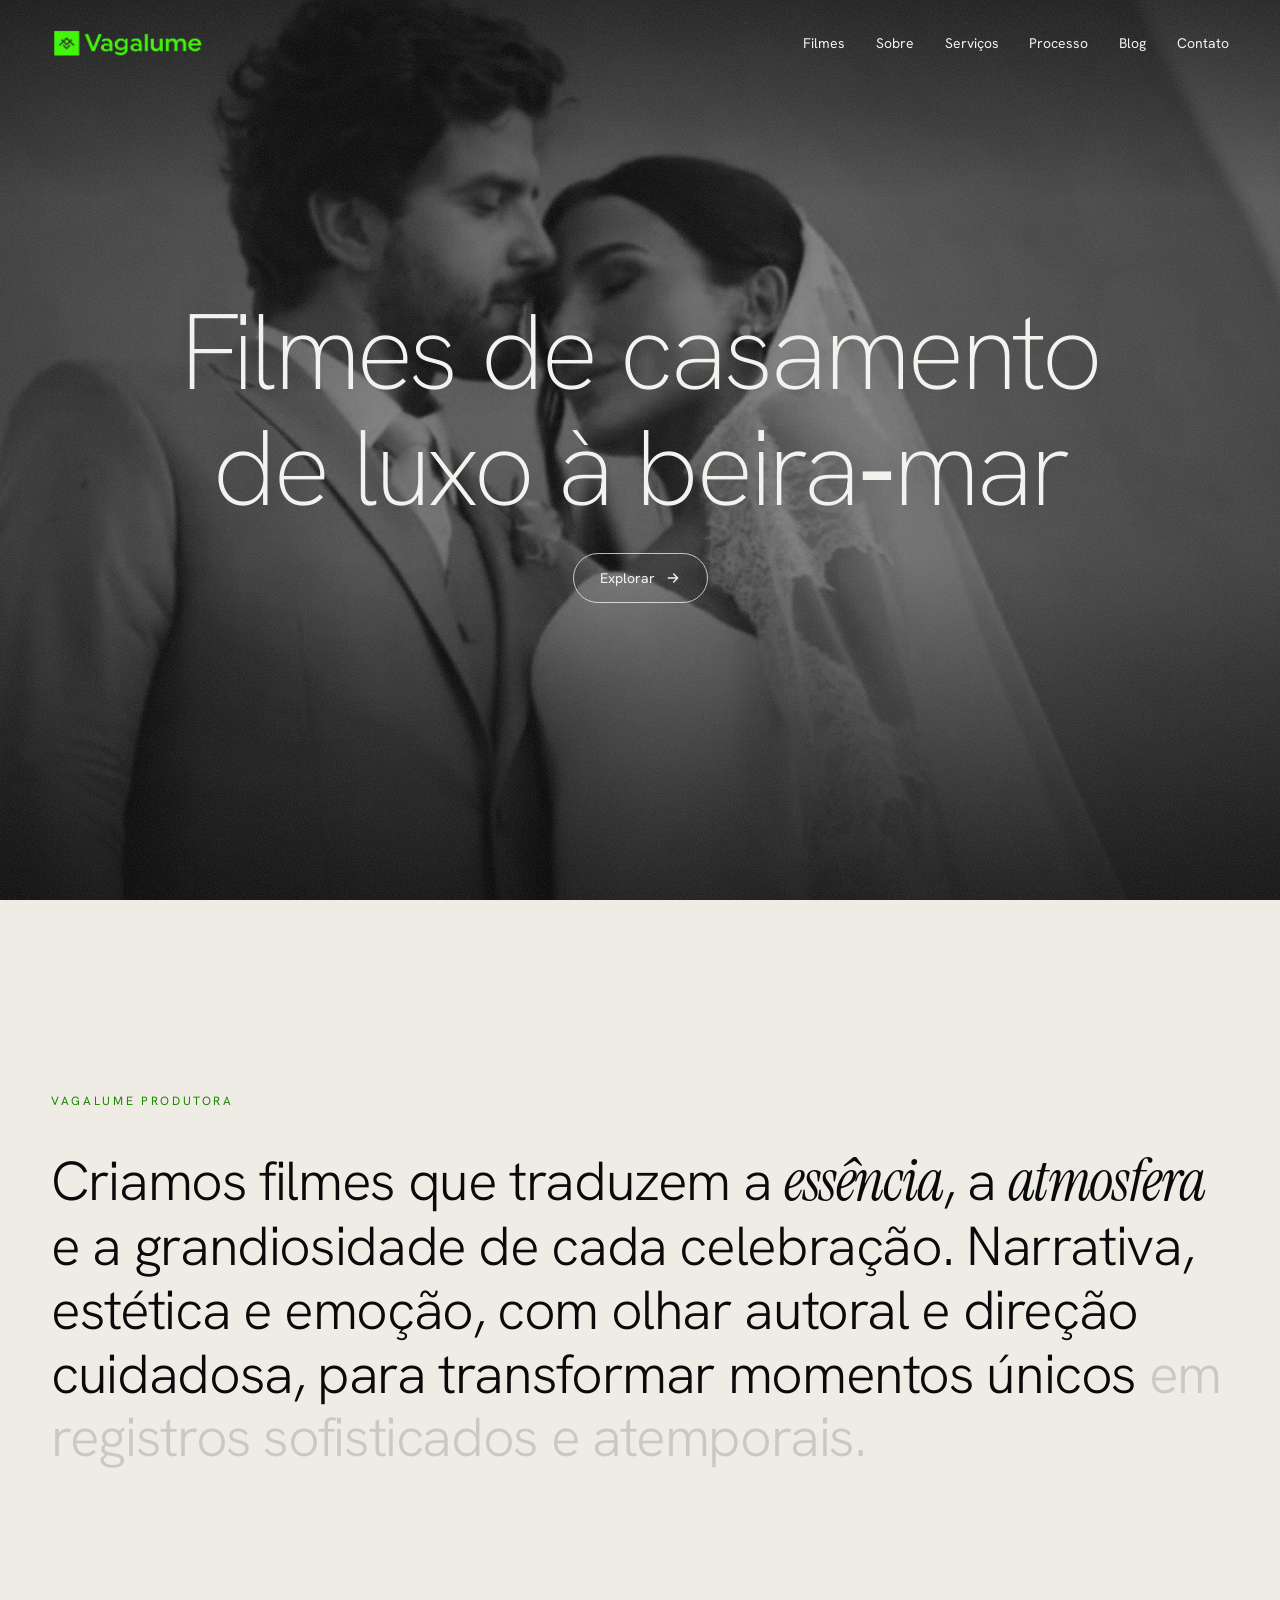
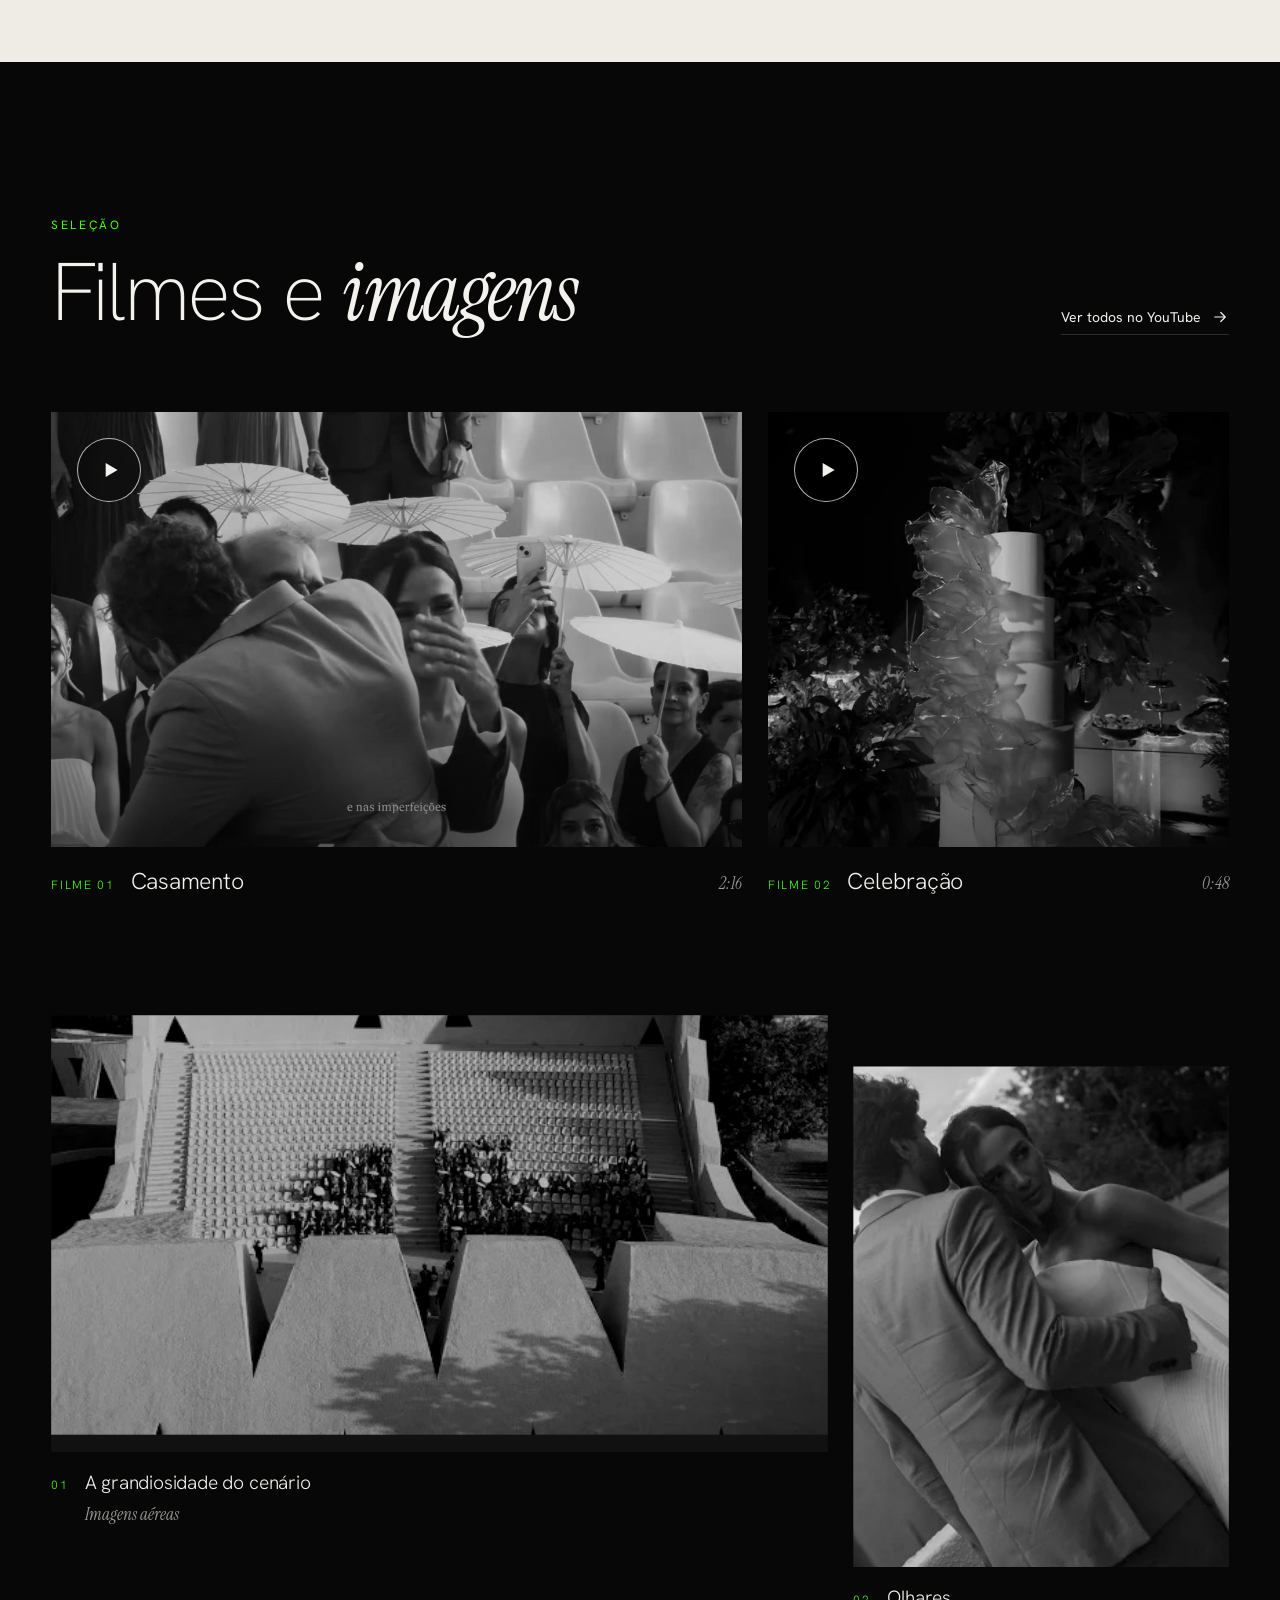
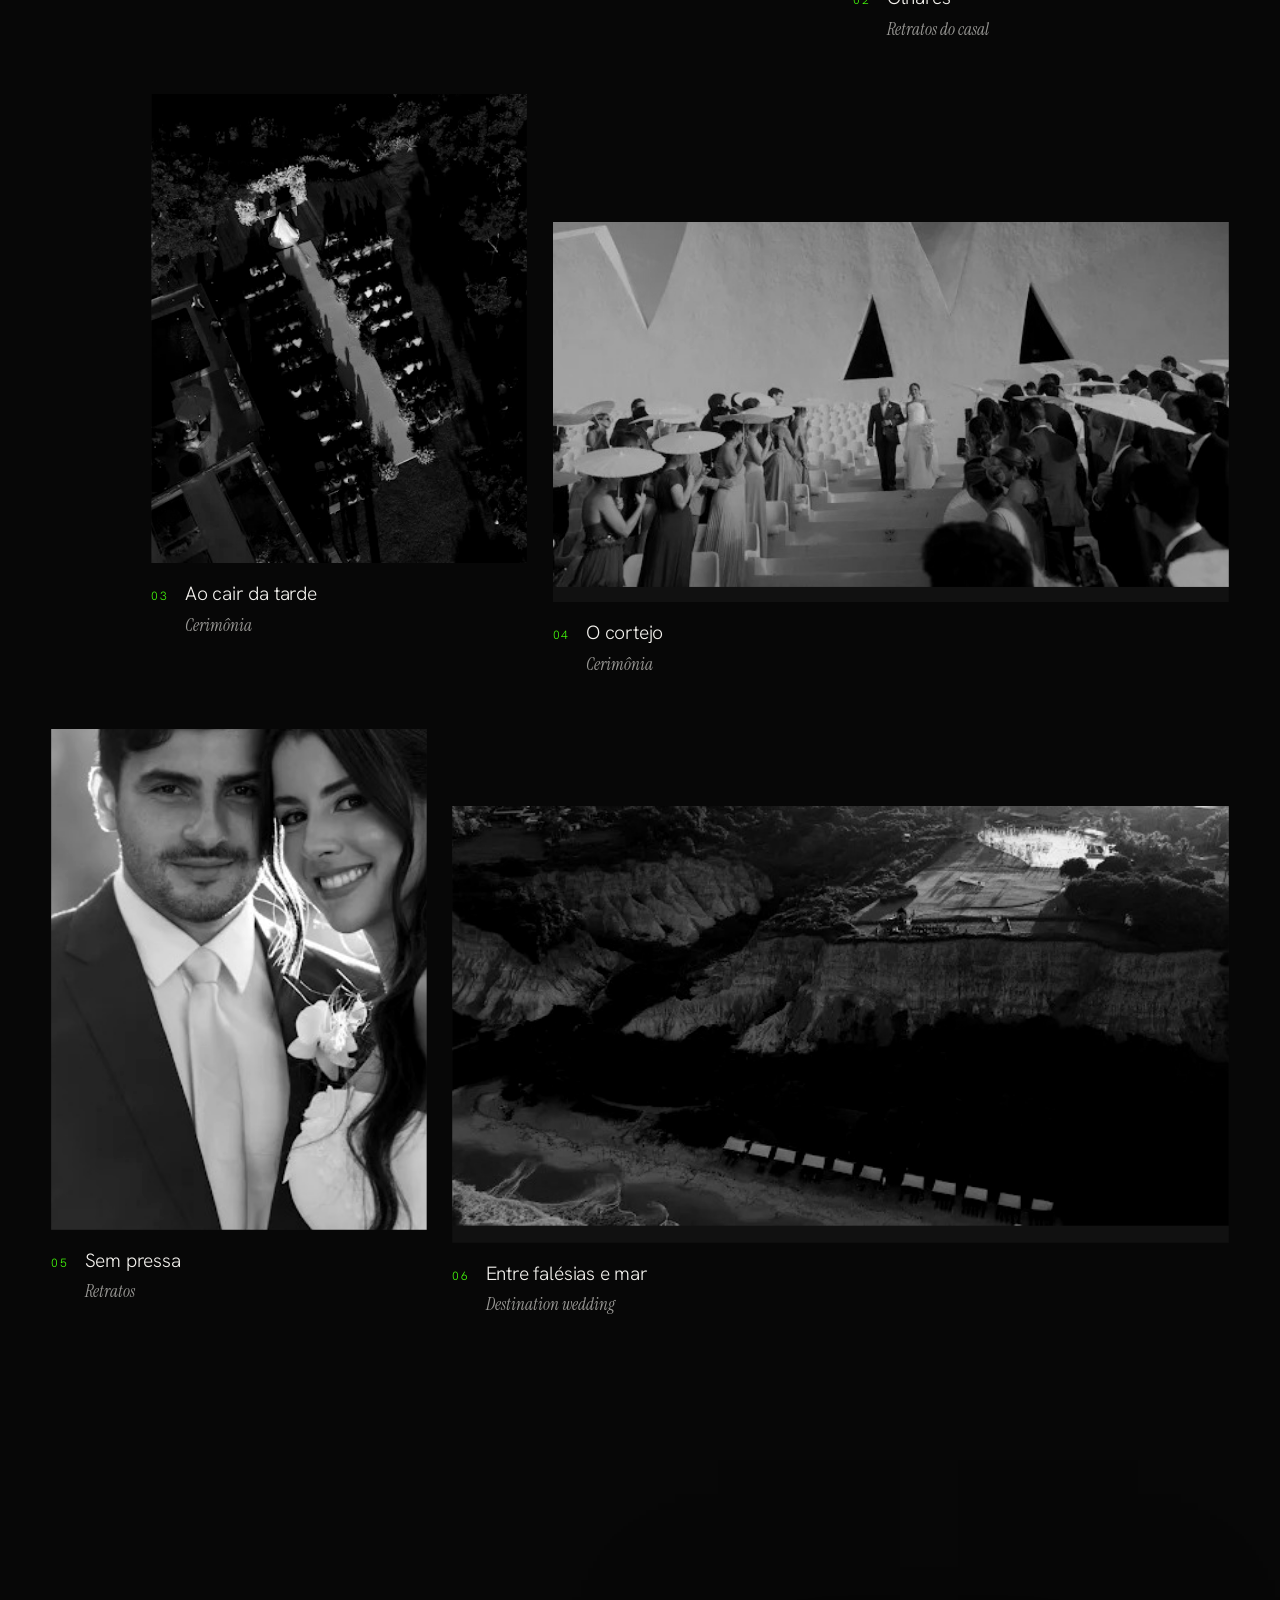
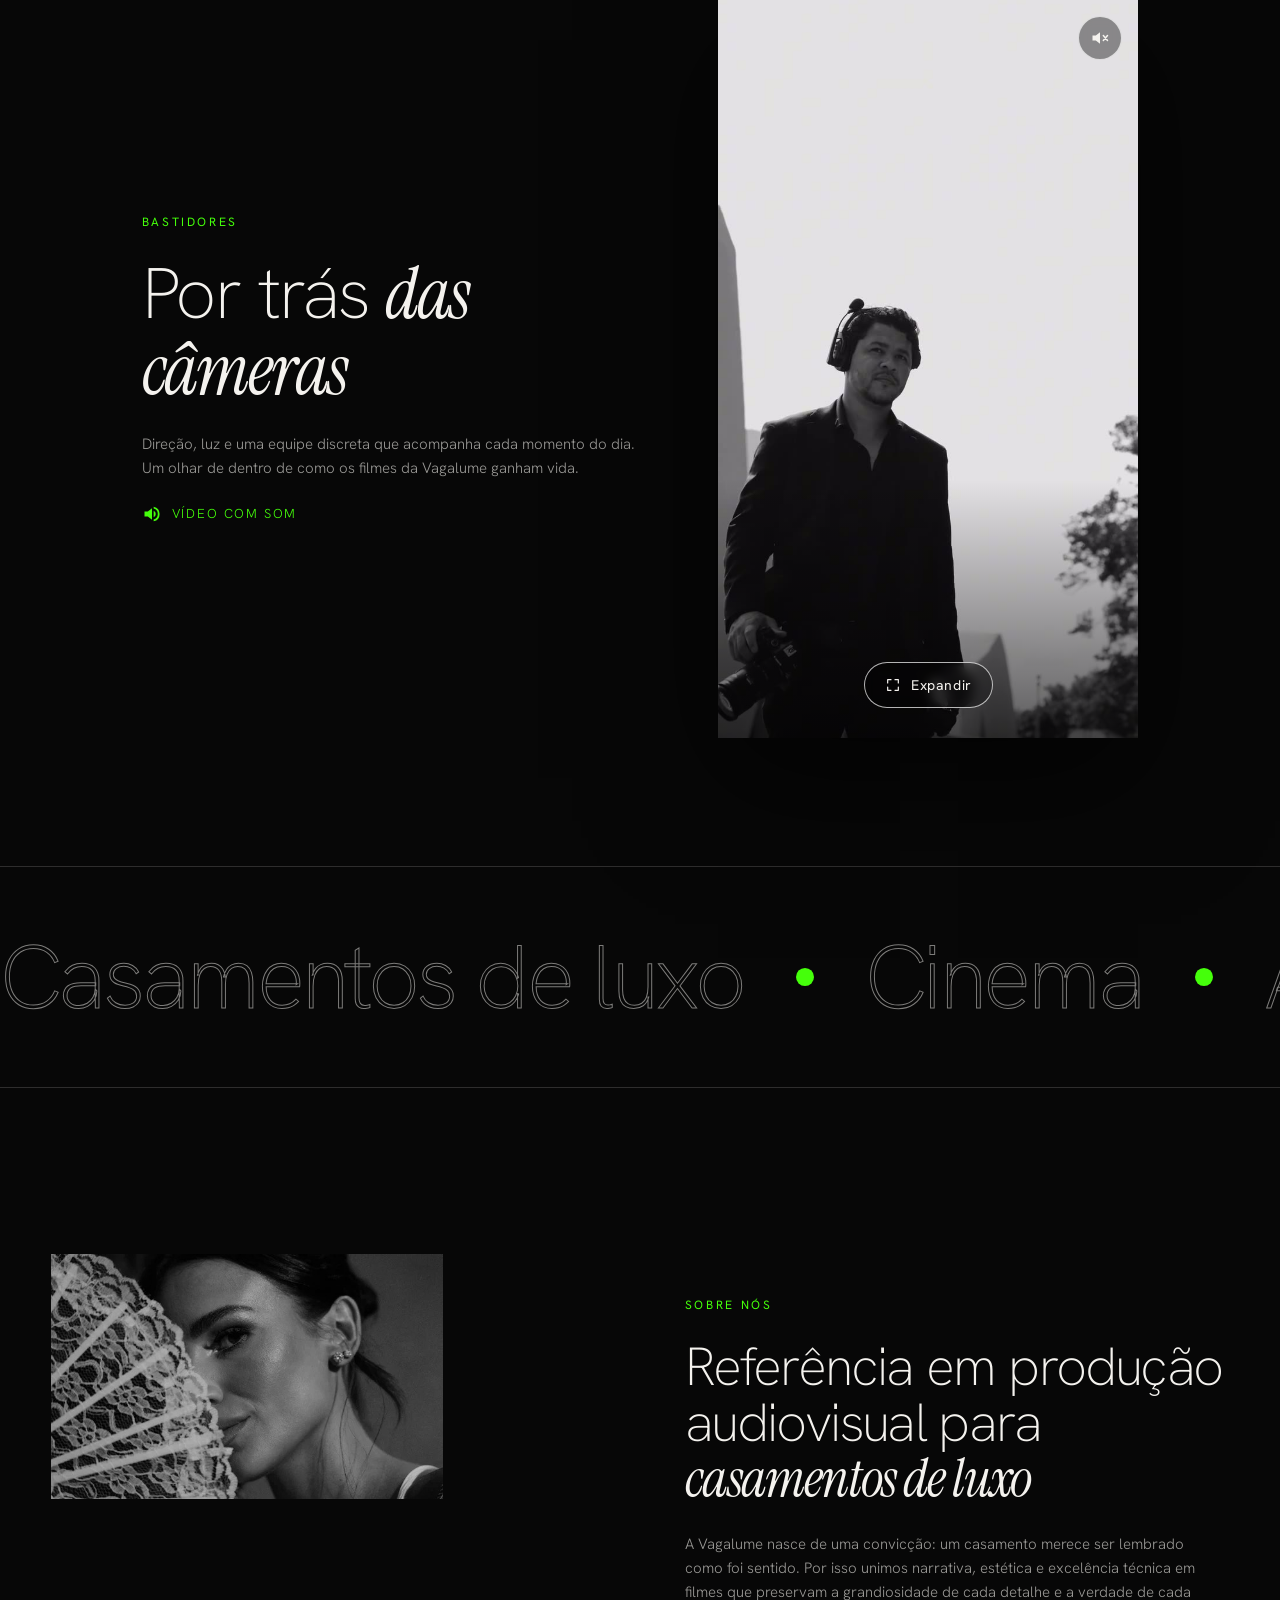
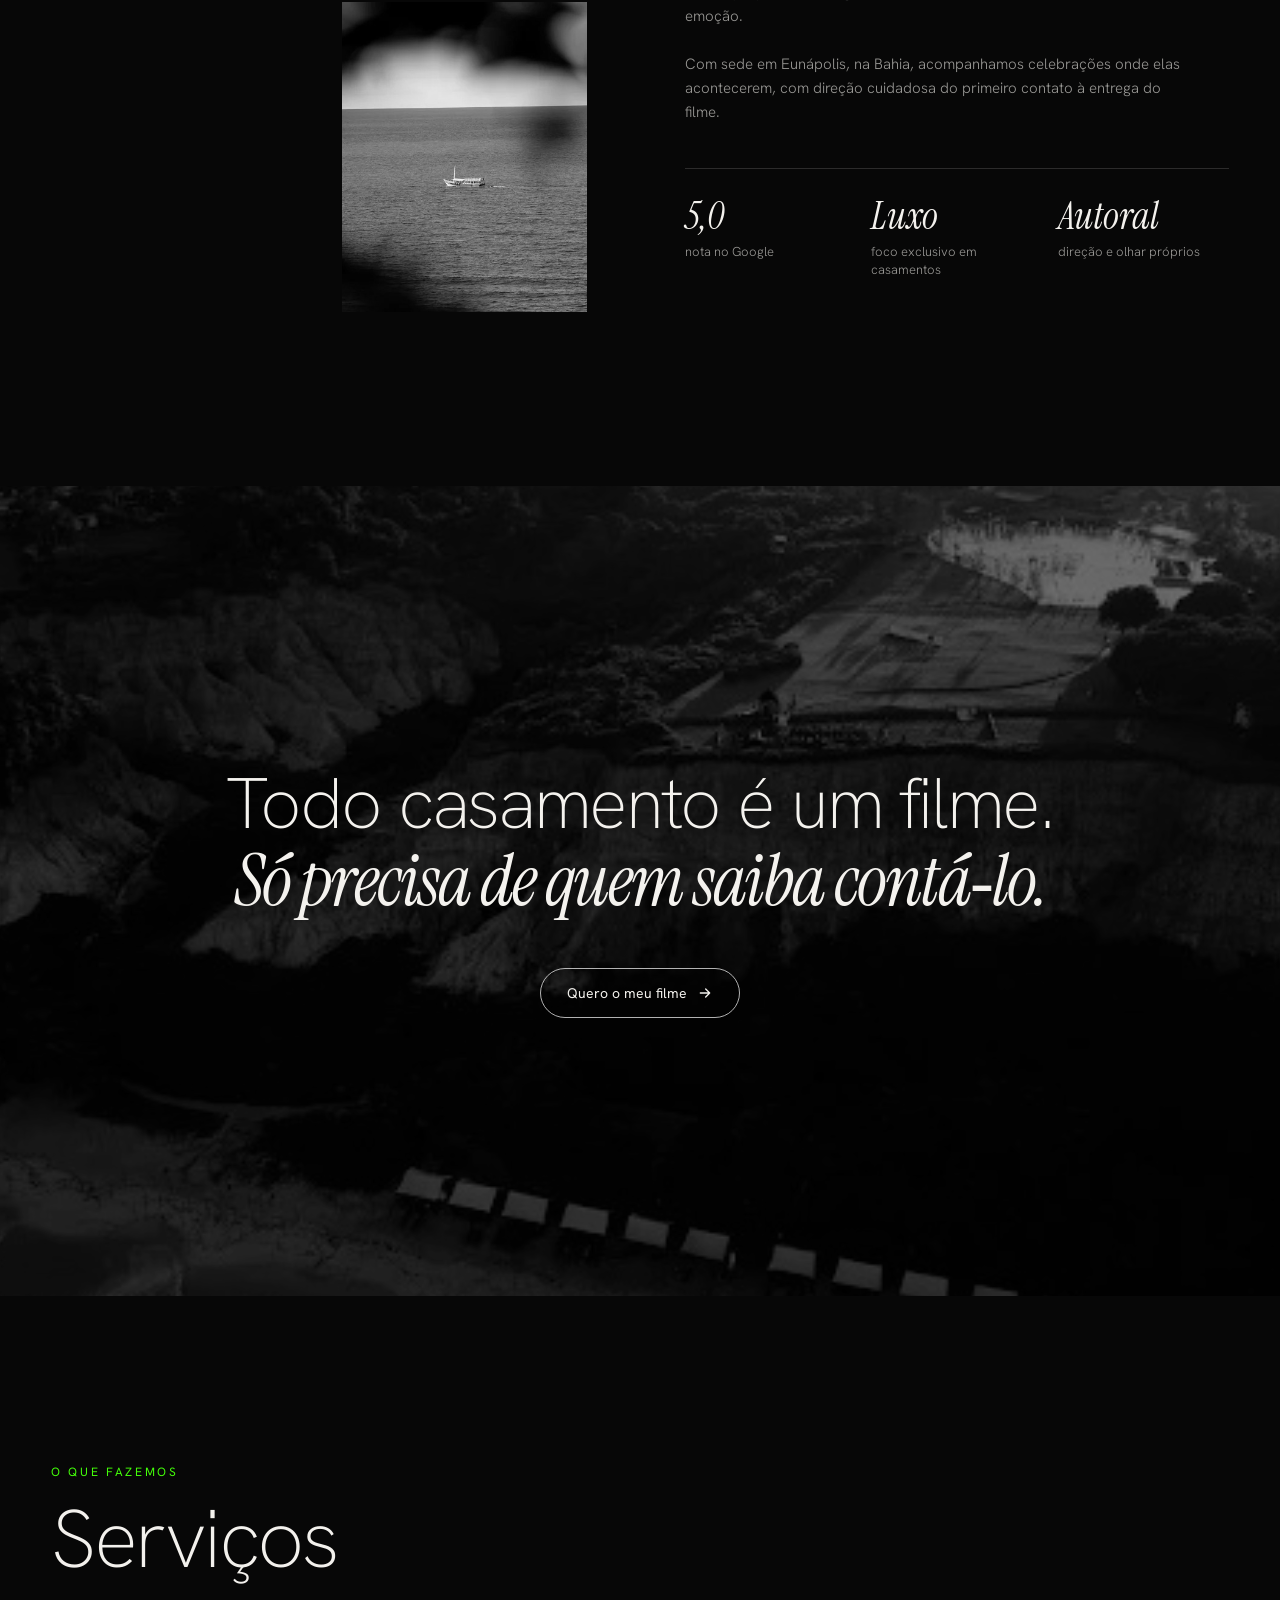
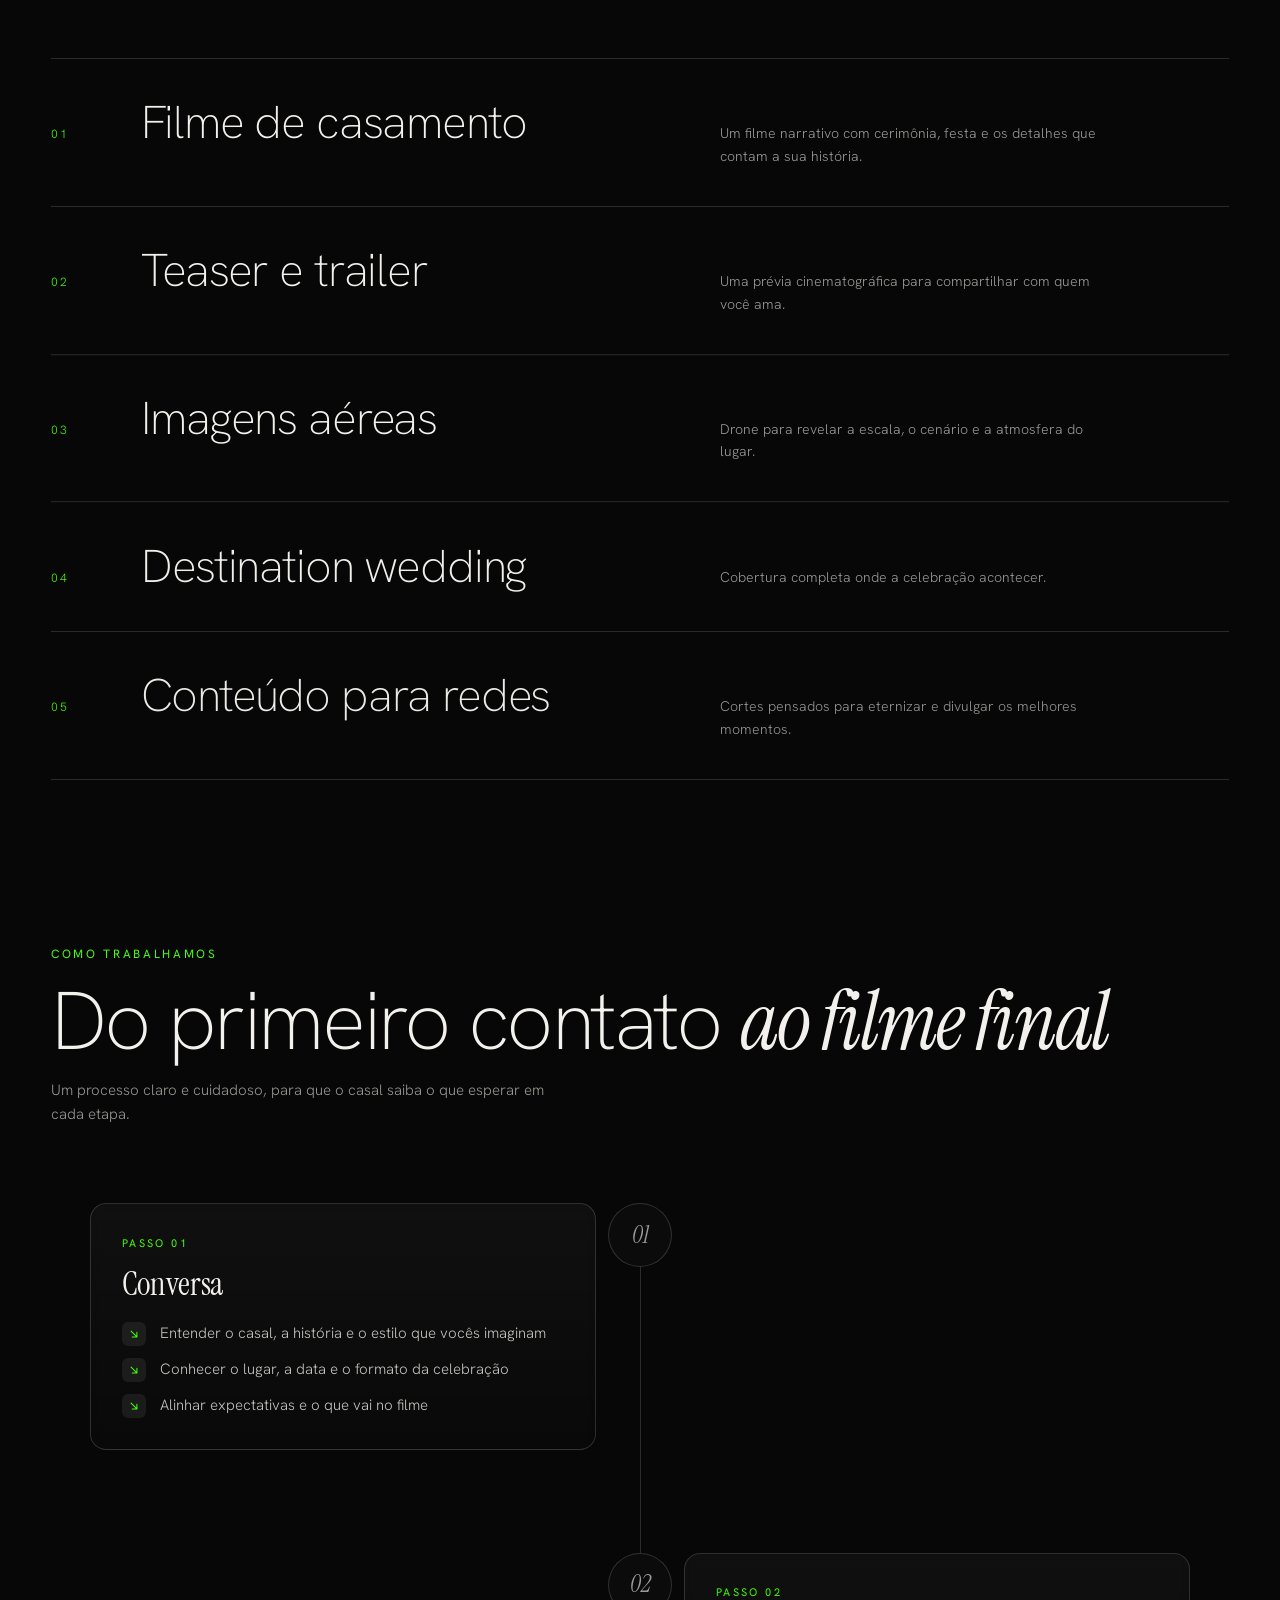
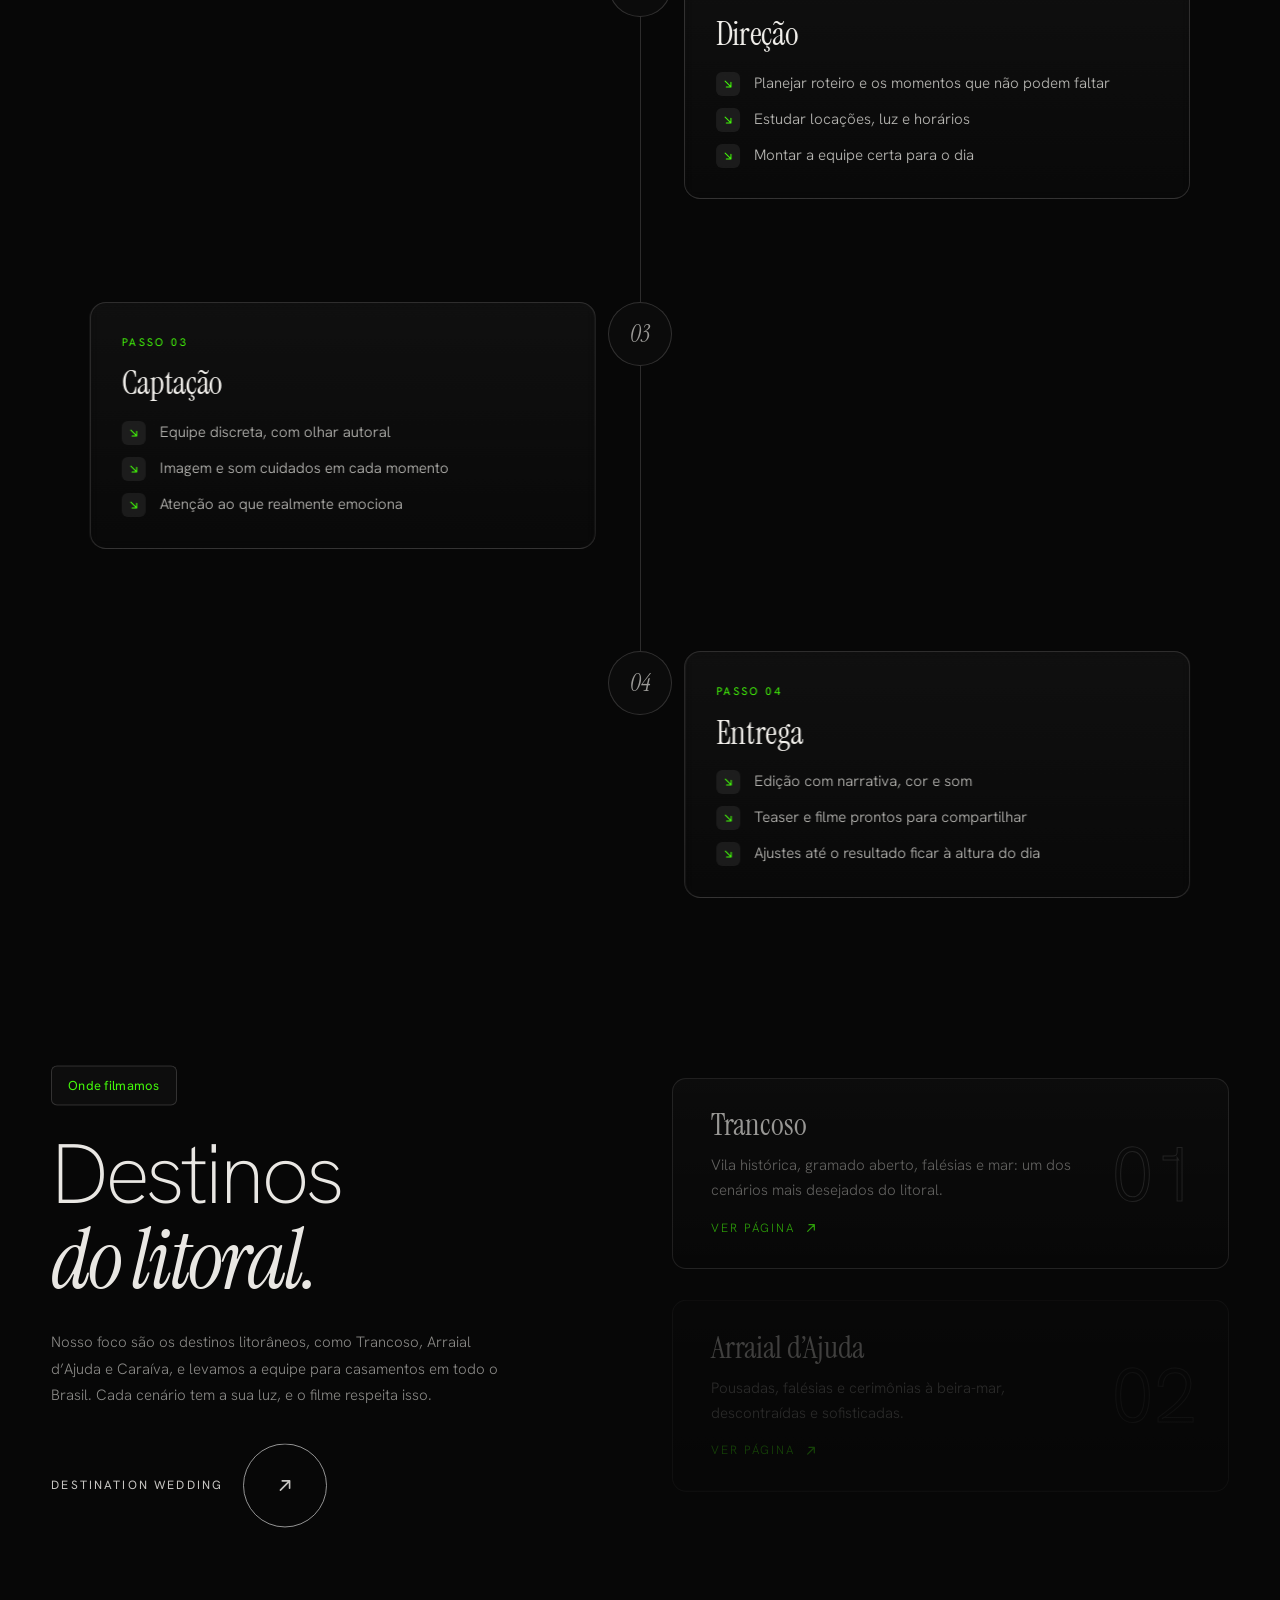
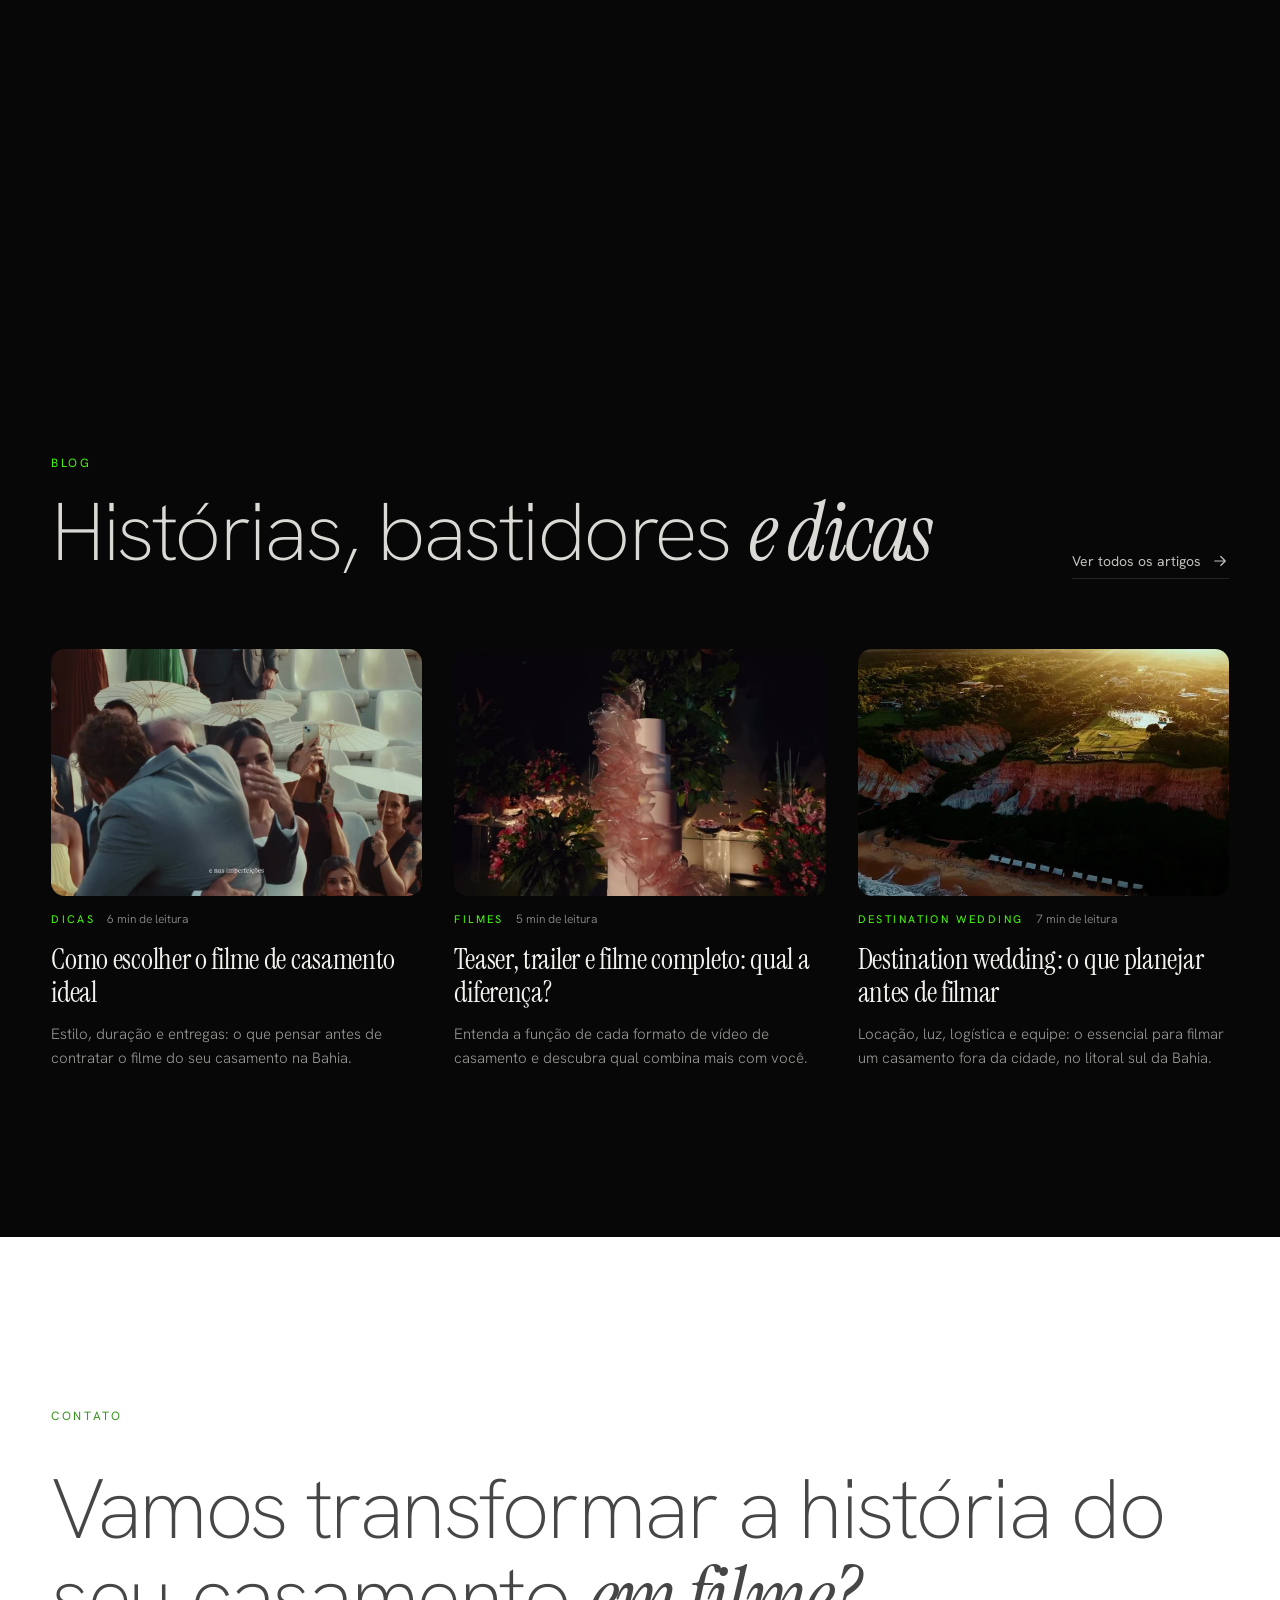
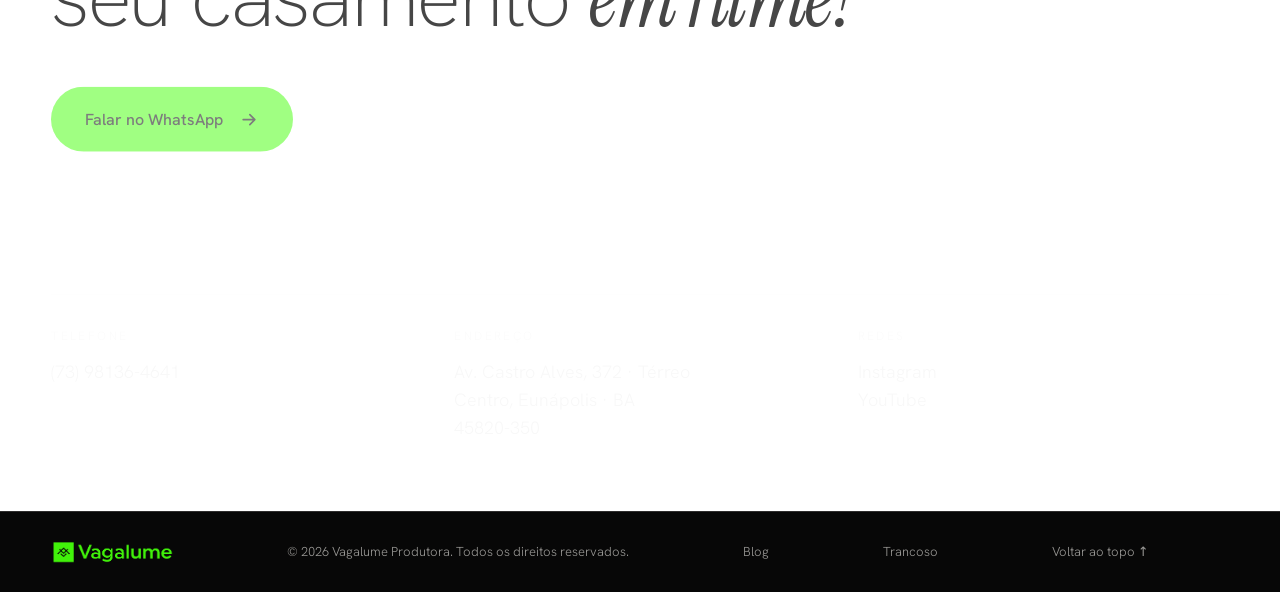
==== commit c619e2a5: "Onde filmamos: layout dividido com cards numerados Co-Authored-By: Claude Sonnet 5.5 <noreply@anthro" ====
--- a/index.html
+++ b/index.html
@@ -277,17 +277,40 @@
 
 <!-- ONDE ATENDEMOS -->
 <section class="areas" id="atendimento">
-  <header class="section-head">
-    <p class="eyebrow" data-reveal>Onde filmamos</p>
-    <h2 data-reveal>Destinos <em>do litoral</em></h2>
-    <p class="section-head__sub" data-reveal>Nosso foco são os destinos litorâneos, como Trancoso, Arraial d’Ajuda e Caraíva, e levamos a equipe para casamentos em todo o Brasil. <a class="areas__link" href="/destination-wedding-brasil/">Conheça nosso trabalho em destination wedding.</a></p>
-  </header>
-  <ul class="arealist">
-    <li data-reveal><a href="/filme-de-casamento-trancoso/"><span>Trancoso</span><small>Filme de casamento em Trancoso</small></a></li>
-    <li data-reveal><a href="/filme-de-casamento-arraial-dajuda/"><span>Arraial d’Ajuda</span><small>Filme de casamento em Arraial d’Ajuda</small></a></li>
-    <li data-reveal><a href="/filme-de-casamento-caraiva/"><span>Caraíva</span><small>Filme de casamento em Caraíva</small></a></li>
-    <li data-reveal><a href="/filmagem-de-casamento-porto-seguro/"><span>Porto Seguro</span><small>Filmagem de casamento em Porto Seguro</small></a></li>
-  </ul>
+  <div class="areasplit">
+    <div class="areasplit__intro">
+      <p class="tag" data-reveal>Onde filmamos</p>
+      <h2 data-reveal>Destinos<br><em>do litoral.</em></h2>
+      <p class="areasplit__text" data-reveal>Nosso foco são os destinos litorâneos, como Trancoso, Arraial d’Ajuda e Caraíva, e levamos a equipe para casamentos em todo o Brasil. Cada cenário tem a sua luz, e o filme respeita isso.</p>
+      <a class="circlecta" href="/destination-wedding-brasil/" data-reveal data-magnetic><span>Destination wedding</span><i><svg viewBox="0 0 24 24" aria-hidden="true"><path d="M7 17L17 7M9 7h8v8" fill="none" stroke="currentColor" stroke-width="1.8" stroke-linecap="round" stroke-linejoin="round"/></svg></i></a>
+    </div>
+    <div class="areasplit__list">
+    <a class="areacard" href="/filme-de-casamento-trancoso/" data-reveal>
+      <span class="areacard__n" aria-hidden="true">01</span>
+      <h3>Trancoso</h3>
+      <p>Vila histórica, gramado aberto, falésias e mar: um dos cenários mais desejados do litoral.</p>
+      <span class="areacard__go">Ver página <svg viewBox="0 0 24 24" aria-hidden="true"><path d="M7 17L17 7M9 7h8v8" fill="none" stroke="currentColor" stroke-width="1.8" stroke-linecap="round" stroke-linejoin="round"/></svg></span>
+    </a>
+    <a class="areacard" href="/filme-de-casamento-arraial-dajuda/" data-reveal>
+      <span class="areacard__n" aria-hidden="true">02</span>
+      <h3>Arraial d’Ajuda</h3>
+      <p>Pousadas, falésias e cerimônias à beira-mar, descontraídas e sofisticadas.</p>
+      <span class="areacard__go">Ver página <svg viewBox="0 0 24 24" aria-hidden="true"><path d="M7 17L17 7M9 7h8v8" fill="none" stroke="currentColor" stroke-width="1.8" stroke-linecap="round" stroke-linejoin="round"/></svg></span>
+    </a>
+    <a class="areacard" href="/filme-de-casamento-caraiva/" data-reveal>
+      <span class="areacard__n" aria-hidden="true">03</span>
+      <h3>Caraíva</h3>
+      <p>Uma vila entre o rio e o mar, com casamentos intimistas e cheios de atmosfera.</p>
+      <span class="areacard__go">Ver página <svg viewBox="0 0 24 24" aria-hidden="true"><path d="M7 17L17 7M9 7h8v8" fill="none" stroke="currentColor" stroke-width="1.8" stroke-linecap="round" stroke-linejoin="round"/></svg></span>
+    </a>
+    <a class="areacard" href="/filmagem-de-casamento-porto-seguro/" data-reveal>
+      <span class="areacard__n" aria-hidden="true">04</span>
+      <h3>Porto Seguro</h3>
+      <p>Praias, resorts e pousadas, de cerimônias íntimas a grandes celebrações.</p>
+      <span class="areacard__go">Ver página <svg viewBox="0 0 24 24" aria-hidden="true"><path d="M7 17L17 7M9 7h8v8" fill="none" stroke="currentColor" stroke-width="1.8" stroke-linecap="round" stroke-linejoin="round"/></svg></span>
+    </a>
+    </div>
+  </div>
 </section>
 
 <!-- BLOG -->
--- a/blog/blog.css
+++ b/blog/blog.css
@@ -90,3 +90,25 @@
 .areas{padding:0 var(--gut) clamp(90px,13vw,200px)}
 .areas .arealist{margin-top:8px}
 .areas__link{color:var(--accent);border-bottom:1px solid rgba(69,255,11,.4)}
+
+/* Onde filmamos: layout dividido */
+.areasplit{display:grid;grid-template-columns:1fr 1.05fr;gap:clamp(40px,7vw,120px);align-items:start;max-width:1400px;margin:0 auto}
+.areasplit__intro{position:sticky;top:120px;display:flex;flex-direction:column;align-items:flex-start;gap:26px}
+.tag{display:inline-block;padding:9px 16px;border:1px solid var(--line);border-radius:6px;background:rgba(255,255,255,.03);font-size:13px;font-weight:400;color:var(--accent);letter-spacing:.02em}
+.areasplit h2{font-weight:200;line-height:1;letter-spacing:-.035em;font-size:clamp(3rem,6.6vw,6.4rem)}
+.areasplit__text{max-width:30em;color:var(--mute);font-size:clamp(15px,1.15vw,17px);line-height:1.75}
+.circlecta{display:inline-flex;align-items:center;gap:20px;margin-top:6px;font-size:12px;font-weight:400;letter-spacing:.18em;text-transform:uppercase}
+.circlecta i{width:84px;height:84px;border:1px solid rgba(255,255,255,.7);border-radius:50%;display:grid;place-items:center;transition:background .5s,color .5s,border-color .5s,transform .6s var(--ease)}
+.circlecta i svg{width:22px;height:22px}
+.circlecta:hover i{background:var(--accent);border-color:var(--accent);color:#000;transform:rotate(45deg)}
+.areasplit__list{display:flex;flex-direction:column;gap:18px}
+.areacard{position:relative;display:flex;flex-direction:column;gap:10px;padding:clamp(24px,2.4vw,34px) clamp(24px,3vw,40px);padding-right:clamp(90px,10vw,150px);border:1px solid var(--line);border-radius:14px;background:linear-gradient(180deg,rgba(255,255,255,.04),rgba(255,255,255,.012));overflow:hidden;transition:border-color .5s,transform .6s var(--ease)}
+.areacard__n{position:absolute;right:clamp(18px,2.4vw,34px);top:50%;transform:translateY(-50%);font-size:clamp(3.4rem,6vw,5.6rem);font-weight:300;line-height:1;color:transparent;-webkit-text-stroke:1px rgba(255,255,255,.16);transition:-webkit-text-stroke-color .5s}
+.areacard h3{font-family:var(--serif);font-weight:400;font-size:clamp(1.7rem,2.4vw,2.2rem);line-height:1.1}
+.areacard p{color:var(--mute);font-size:15px;line-height:1.65;max-width:30em}
+.areacard__go{display:inline-flex;align-items:center;gap:8px;margin-top:6px;font-size:12px;letter-spacing:.16em;text-transform:uppercase;color:var(--accent)}
+.areacard__go svg{width:16px;height:16px;transition:transform .5s var(--ease)}
+.areacard:hover{border-color:var(--accent);transform:translateX(-6px)}
+.areacard:hover .areacard__n{-webkit-text-stroke-color:rgba(69,255,11,.5)}
+.areacard:hover .areacard__go svg{transform:translate(3px,-3px)}
+@media (max-width:900px){.areasplit{grid-template-columns:1fr}.areasplit__intro{position:static}}
